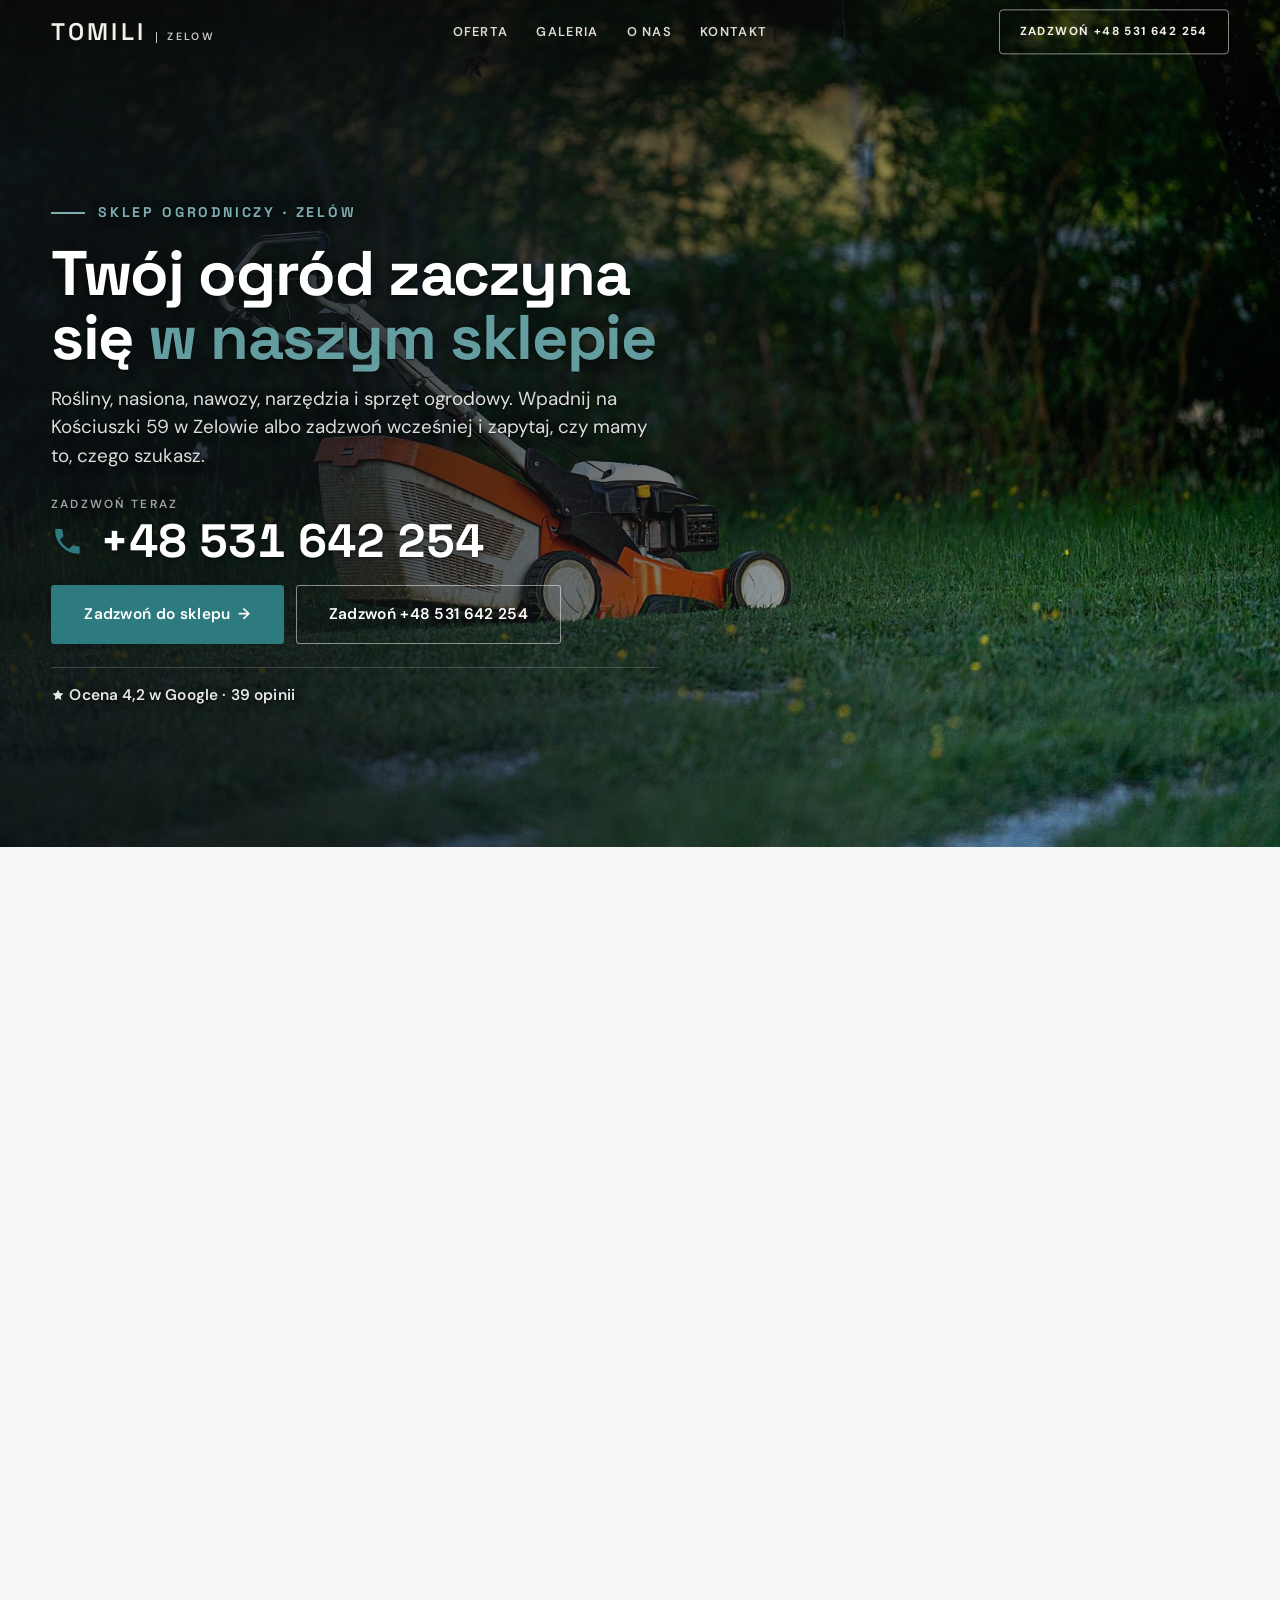
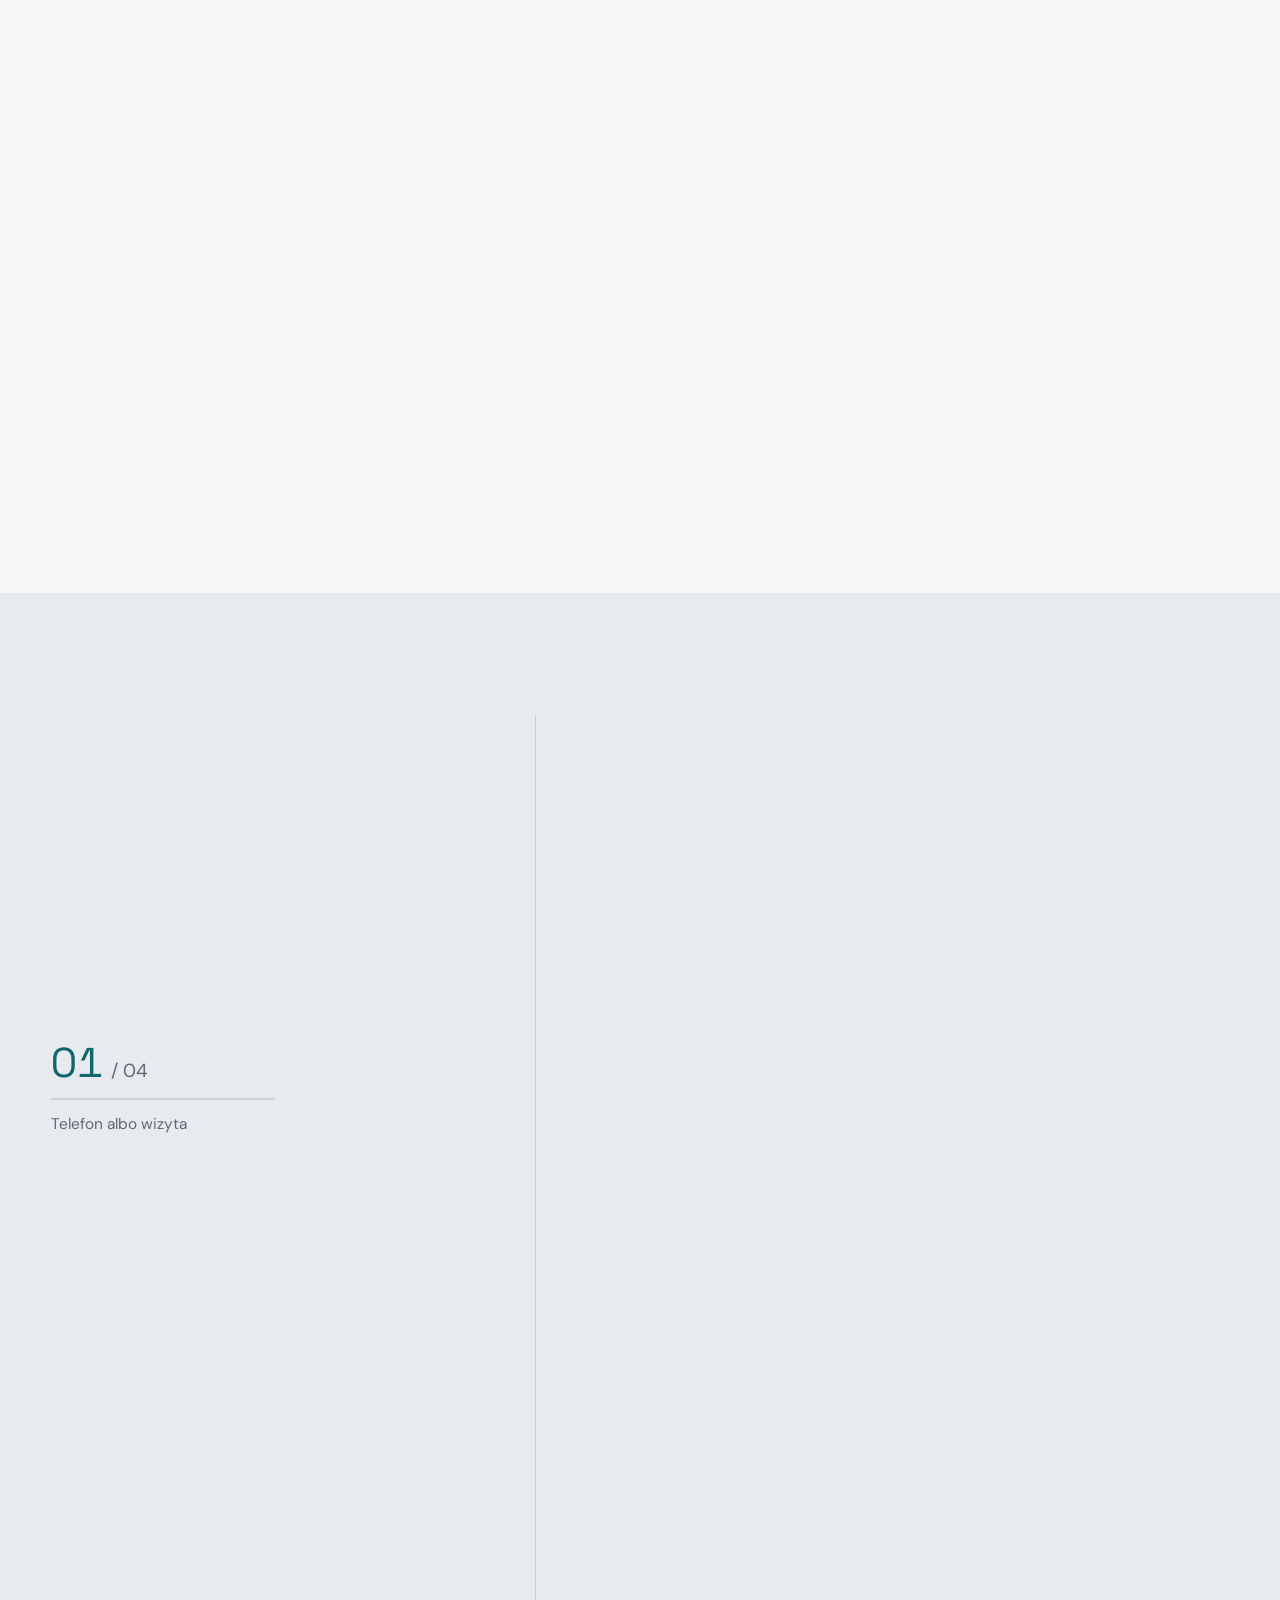
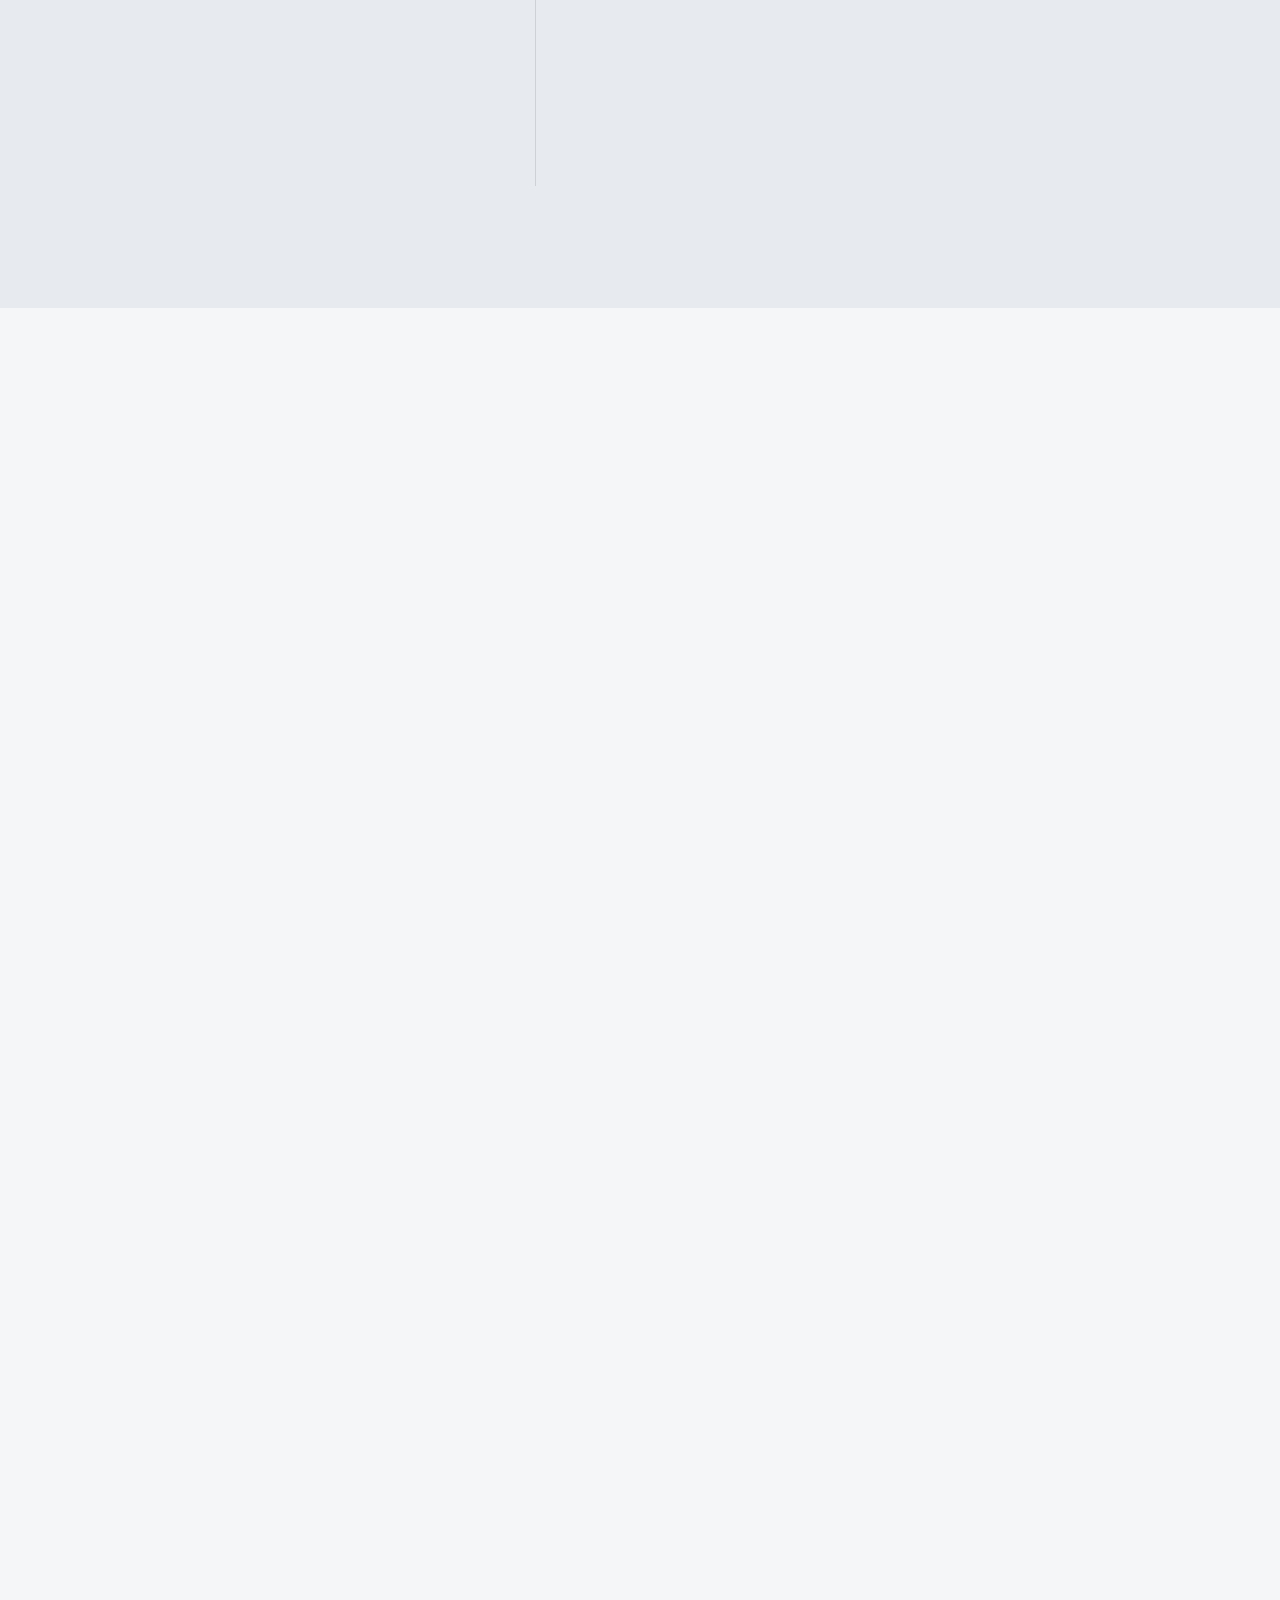
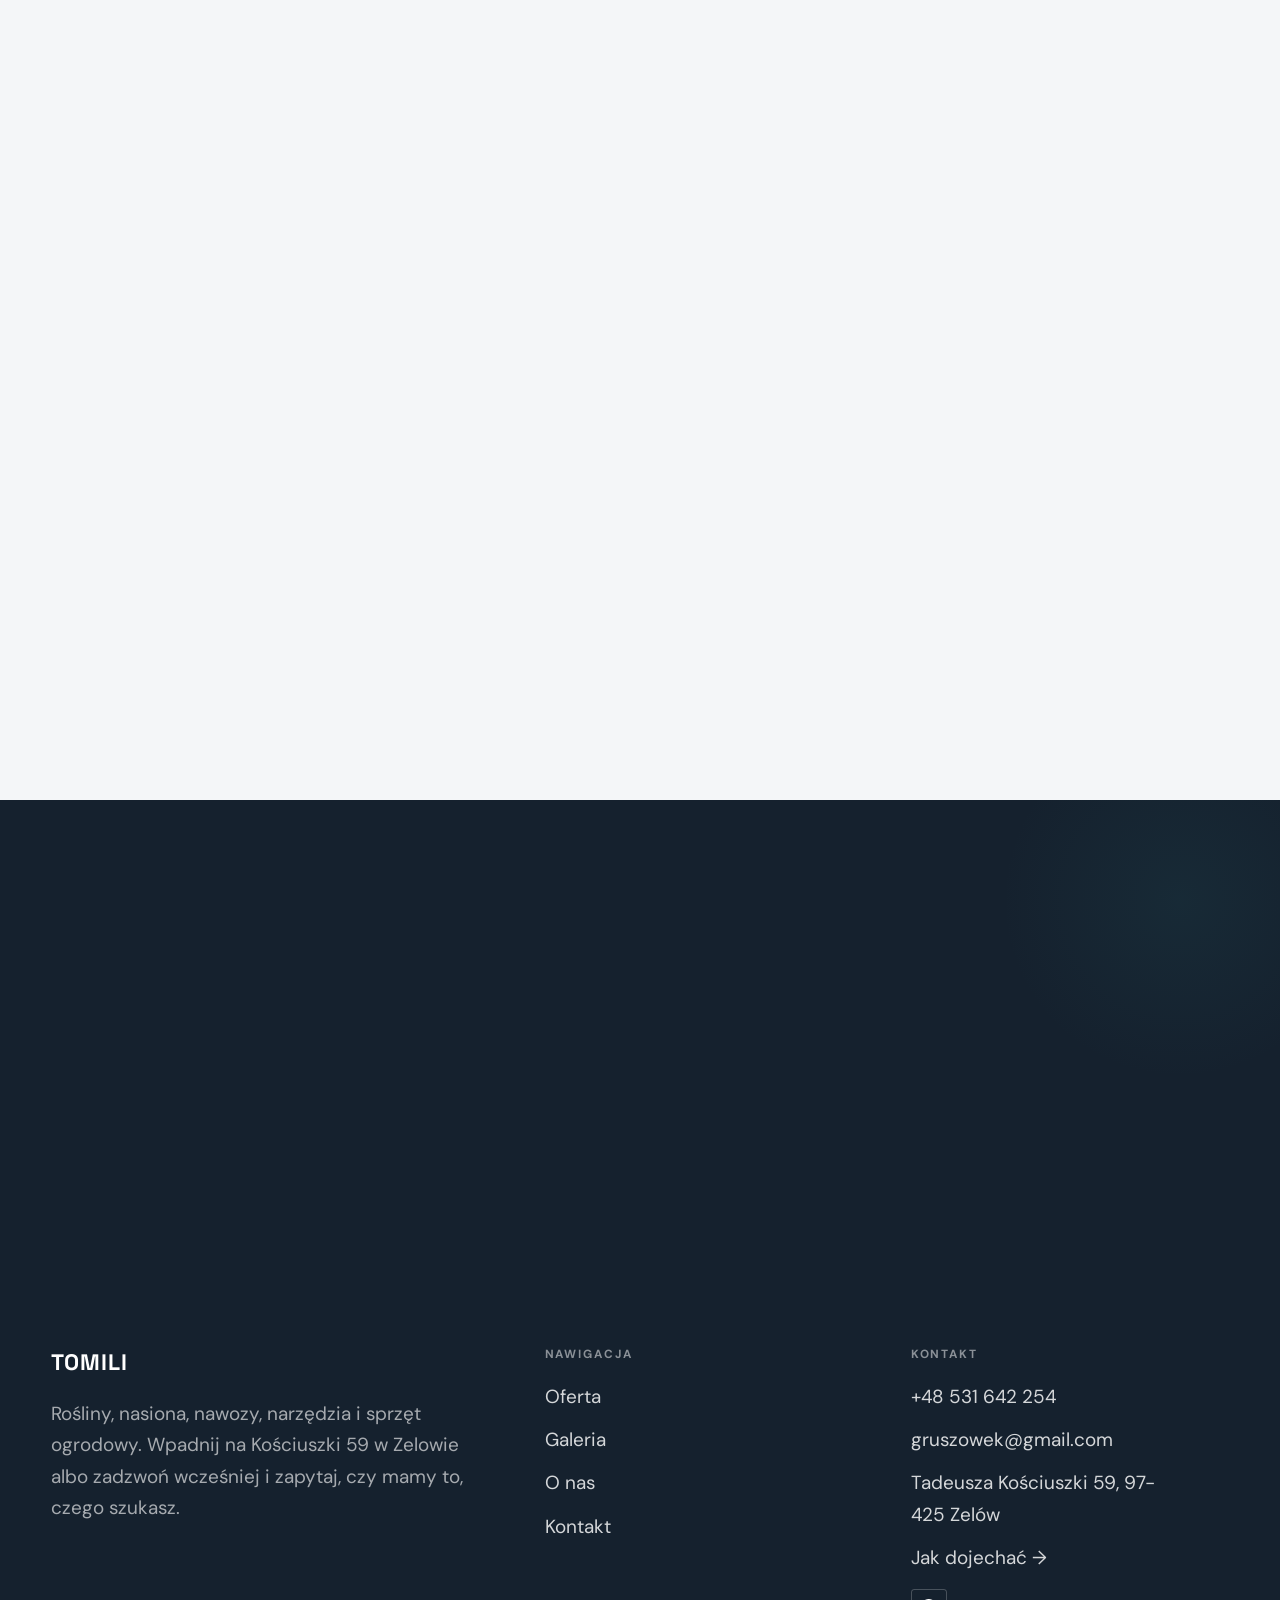
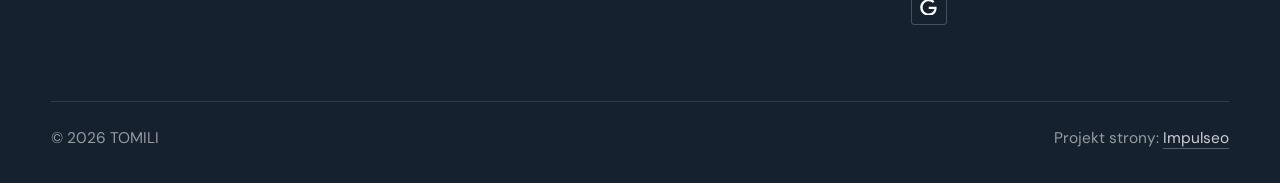
==== index.html @ 9071c650 "Strona demo: tomili" ====
<!DOCTYPE html>
<html lang="pl">
<head>
<meta charset="UTF-8">
<meta name="viewport" content="width=device-width, initial-scale=1.0">
<title>TOMILI - sklep ogrodniczy · Zelów</title>
<meta name="description" content="TOMILI - sklep ogrodniczy w Zelowie przy Kościuszki 59. Rośliny, nasiona, nawozy, narzędzia i sprzęt do ogrodu. Otwarte od poniedziałku do soboty.">
<link rel="canonical" href="https://impulseo-pl.github.io/tomili/">
<meta name="robots" content="noindex, nofollow">
<meta property="og:type" content="website">
<meta property="og:locale" content="pl_PL">
<meta property="og:site_name" content="TOMILI">
<meta property="og:title" content="TOMILI - sklep ogrodniczy · Zelów">
<meta property="og:description" content="TOMILI - sklep ogrodniczy w Zelowie przy Kościuszki 59. Rośliny, nasiona, nawozy, narzędzia i sprzęt do ogrodu. Otwarte od poniedziałku do soboty.">
<meta property="og:url" content="https://impulseo-pl.github.io/tomili/">
<meta property="og:image" content="https://impulseo-pl.github.io/tomili/img/og.jpg">
<meta property="og:image:width" content="1200">
<meta property="og:image:height" content="630">
<meta name="twitter:card" content="summary_large_image">
<script type="application/ld+json">{"@context": "https://schema.org", "@type": "LocalBusiness", "name": "TOMILI", "url": "https://impulseo-pl.github.io/tomili/", "telephone": "+48531642254", "image": "https://impulseo-pl.github.io/tomili/img/og.jpg", "areaServed": "Zelów", "sameAs": ["https://www.google.com/maps/place/TOMILI/@51.4671884,19.2103248,17z/data=!4m6!3m5!1s0x471a3fef8802860d:0xffffd94359ae5ac!8m2!3d51.4671884!4d19.2103248"]}</script>
<link rel="preconnect" href="https://fonts.googleapis.com">
<link rel="preconnect" href="https://fonts.gstatic.com" crossorigin>
<link href="https://fonts.googleapis.com/css2?family=Space+Grotesk:wght@500;600;700&family=DM+Sans:opsz,wght@9..40,400;9..40,500;9..40,600&display=swap" rel="stylesheet">
<link rel="stylesheet" href="assets/styles.css?v=42284252">
</head>
<body>

<header class="nav">
  <div class="wrap nav-inner">
    <a class="brand" href="index.html"><span class="name">TOMILI</span><span class="sub">Zelów</span></a>
    <nav class="nav-links">
      <a href="oferta.html">Oferta</a>
      <a href="realizacje.html">Galeria</a>
      <a href="o-nas.html">O nas</a>
      <a href="kontakt.html">Kontakt</a>
      <a href="tel:+48531642254" class="btn btn-accent">Zadzwoń +48 531 642 254</a>
    </nav>
    <button class="nav-toggle" aria-label="Menu"><span></span><span></span><span></span></button>
  </div>
</header>

<main>
<section class="hero-fach">
  <img class="hf-photo" src="img/hero.jpg" fetchpriority="high" data-rotate="img/g1.jpg|img/g2.jpg" alt="TOMILI" width="1600" height="1066">
  <div class="hf-panel">
    <div class="hf-inner">
      <span class="hf-kicker">Sklep ogrodniczy · Zelów</span>
      <h1 class="hf-title">Twój ogród zaczyna się <em>w naszym sklepie</em></h1>
      <p class="hf-lead">Rośliny, nasiona, nawozy, narzędzia i sprzęt ogrodowy. Wpadnij na Kościuszki 59 w Zelowie albo zadzwoń wcześniej i zapytaj, czy mamy to, czego szukasz.</p>
      <a class="hf-phone" href="tel:+48531642254"><span class="hf-phone-lab">Zadzwoń teraz</span><span class="hf-phone-num"><svg class="ico-tel" width="16" height="16" viewBox="0 0 24 24" fill="none" aria-hidden="true"><path d="M6.6 10.8a15.5 15.5 0 0 0 6.6 6.6l2.2-2.2a1 1 0 0 1 1-.24 11.4 11.4 0 0 0 3.6.58 1 1 0 0 1 1 1V20a1 1 0 0 1-1 1A17 17 0 0 1 3 4a1 1 0 0 1 1-1h3.5a1 1 0 0 1 1 1c0 1.25.2 2.46.58 3.6a1 1 0 0 1-.25 1l-2.23 2.2Z" fill="currentColor"/></svg> +48 531 642 254</span></a>
      <div class="hf-actions">
        <a href="kontakt.html" class="btn btn-accent">Zadzwoń do sklepu <span class="arr">→</span></a>
        <a href="tel:+48531642254" class="btn btn-ghost hf-ghost">Zadzwoń +48 531 642 254</a>
      </div>
      <div class="hf-trust"><svg class="ico-star" width="14" height="14" viewBox="0 0 24 24" style="vertical-align:-2px" aria-hidden="true"><path d="M12 2.8l2.85 5.8 6.4.93-4.63 4.5 1.1 6.37L12 17.4l-5.72 3 1.1-6.37-4.63-4.5 6.4-.93L12 2.8Z" fill="currentColor"/></svg> Ocena 4,2 w Google · 39 opinii</div>
    </div>
  </div>
</section>
<section class="objawy">
  <div class="wrap">
    <div class="head reveal">
      <span class="eyebrow">Po co przyjechać</span>
      <h2>Towar oglądasz na miejscu, nie na zdjęciu</h2>
      <p>Sadzonkę, narzędzie albo nawóz najlepiej wybrać, kiedy masz je przed sobą. Na miejscu podpowiemy, co sprawdzi się w Twoim ogrodzie.</p>
    </div>
    <div class="obj-grid">
      <a class="obj-tile reveal" href="kontakt.html"><span class="ot-row"><span class="ot-name">Sadzonki do obejrzenia</span><span class="ot-arr" aria-hidden="true">→</span></span></a>
      <a class="obj-tile reveal" href="kontakt.html"><span class="ot-row"><span class="ot-name">Nasiona na sezon</span><span class="ot-arr" aria-hidden="true">→</span></span></a>
      <a class="obj-tile reveal" href="kontakt.html"><span class="ot-row"><span class="ot-name">Nawozy i podłoża</span><span class="ot-arr" aria-hidden="true">→</span></span></a>
      <a class="obj-tile reveal" href="kontakt.html"><span class="ot-row"><span class="ot-name">Narzędzia w dłoni</span><span class="ot-arr" aria-hidden="true">→</span></span></a>
      <a class="obj-tile reveal" href="kontakt.html"><span class="ot-row"><span class="ot-name">Sprzęt ogrodowy</span><span class="ot-arr" aria-hidden="true">→</span></span></a>
      <a class="obj-tile reveal" href="kontakt.html"><span class="ot-row"><span class="ot-name">Rada przy ladzie</span><span class="ot-arr" aria-hidden="true">→</span></span></a>
    </div>
  </div>
</section>
<section class="gateways-band">
  <div class="wrap">
    <div class="gateways">
      <a href="oferta.html" class="gateway reveal"><img src="img/g3.jpg" alt="Rośliny i sadzonki" loading="lazy" width="1524" height="974" decoding="async"><span class="g-ttl">Rośliny i sadzonki</span></a>
      <a href="oferta.html" class="gateway reveal"><img src="img/g4.jpg" alt="Nasiona" loading="lazy" width="1600" height="1066" decoding="async"><span class="g-ttl">Nasiona</span></a>
      <a href="oferta.html" class="gateway reveal"><img src="img/g5.jpg" alt="Nawozy i podłoża" loading="lazy" width="1600" height="1066" decoding="async"><span class="g-ttl">Nawozy i podłoża</span></a>
    </div>
  </div>
</section>
<section class="proces proces-os fachowcy">
  <div class="wrap proc-grid">
    <div class="proc-side">
      <div class="head reveal">
        <span class="eyebrow">Jak pracujemy</span>
        <h2>Jak u nas wyglądają zakupy</h2>
        <p>Od pierwszego telefonu do zakupów - krok po kroku.</p>
      </div>
      <div class="proc-count" aria-hidden="true"><span class="pc-cur">01</span><span class="pc-all">/ 04</span></div>
      <div class="proc-bar" aria-hidden="true"><i></i></div>
      <p class="proc-now" aria-hidden="true">Telefon albo wizyta</p>
    </div>
    <ol class="proces-line">
      <li class="reveal"><span class="pno">01</span><h3>Telefon albo wizyta</h3><p>Dzwonisz z pytaniem albo wpadasz na Kościuszki 59 w Zelowie. Od poniedziałku do soboty jesteśmy na miejscu.</p></li>
      <li class="reveal"><span class="pno">02</span><h3>Dobór towaru</h3><p>Mówisz, co chcesz posadzić albo zrobić w ogrodzie. Pokazujemy, co mamy i co do tego pasuje.</p></li>
      <li class="reveal"><span class="pno">03</span><h3>Rada na drogę</h3><p>Podpowiadamy, jak sadzić, nawozić i pielęgnować. Bez zbędnych dodatków, których nie potrzebujesz.</p></li>
      <li class="reveal"><span class="pno">04</span><h3>Zakupy</h3><p>Płacisz i zabierasz towar od ręki. Jak czegoś zabraknie, powiemy, kiedy będzie.</p></li>
    </ol>
  </div>
</section>
<section>
  <div class="wrap">
    <div class="head reveal">
      <span class="eyebrow">Galeria</span>
      <h2>Z naszego sklepu</h2>
      <p>Rośliny, narzędzia i sprzęt, czyli to, po co się do nas przyjeżdża.</p>
    </div>
    <div class="gallery">
      <div class="tile t-two3 reveal"><img src="img/g6.jpg" alt="TOMILI" loading="lazy" width="1600" height="1068" decoding="async"></div>
      <div class="tile t-third reveal"><img src="img/g7.jpg" alt="TOMILI" loading="lazy" width="1600" height="1067" decoding="async"></div>
      <div class="tile t-third reveal"><img src="img/g8.jpg" alt="TOMILI" loading="lazy" width="1600" height="1066" decoding="async"></div>
      <div class="tile t-third reveal"><img src="img/g9.jpg" alt="TOMILI" loading="lazy" width="1600" height="1066" decoding="async"></div>
      <div class="tile t-third reveal"><img src="img/g10.jpg" alt="TOMILI" loading="lazy" width="1600" height="1066" decoding="async"></div>
    </div>
    <div style="margin-top:var(--space-7)" class="reveal"><a href="realizacje.html" class="btn btn-accent">Pełna galeria <span class="arr">→</span></a></div>
  </div>
</section>
<section class="fach-uslugi">
  <div class="wrap">
    <div class="head reveal">
      <span class="eyebrow">Co znajdziesz</span>
      <h2>Co jest w sklepie</h2>
      <p>To, o co pytają nas najczęściej. Więcej w zakładce Asortyment.</p>
    </div>
    <ul class="fu-list">
      <li class="fu-row reveal"><div class="fu-name">Rośliny i sadzonki</div><div class="fu-desc">Kwiaty na rabaty i balkony, krzewy i sadzonki na sezon. Podpowiemy, co przyjmie się na Twoim stanowisku.</div><a class="fu-cta" href="kontakt.html">Zapytaj <span class="arr">→</span></a></li>
      <li class="fu-row reveal"><div class="fu-name">Nasiona</div><div class="fu-desc">Nasiona warzyw, ziół, kwiatów i traw. Dobierzesz je pod działkę, ogródek przydomowy albo skrzynkę na balkon.</div><a class="fu-cta" href="kontakt.html">Zapytaj <span class="arr">→</span></a></li>
      <li class="fu-row reveal"><div class="fu-name">Nawozy i podłoża</div><div class="fu-desc">Ziemia, podłoża i nawozy do trawnika, warzywnika i roślin ozdobnych. Powiemy, czego użyć i kiedy.</div><a class="fu-cta" href="kontakt.html">Zapytaj <span class="arr">→</span></a></li>
      <li class="fu-row reveal"><div class="fu-name">Ochrona roślin</div><div class="fu-desc">Środki na szkodniki i choroby roślin. Przy ladzie wyjaśnimy, jak je stosować bezpiecznie.</div><a class="fu-cta" href="kontakt.html">Zapytaj <span class="arr">→</span></a></li>
      <li class="fu-row reveal"><div class="fu-name">Narzędzia ogrodowe</div><div class="fu-desc">Sekatory, nożyce, grabie, łopaty i konewki. Wszystko, czego potrzeba do codziennej pracy w ogrodzie.</div><a class="fu-cta" href="kontakt.html">Zapytaj <span class="arr">→</span></a></li>
      <li class="fu-row reveal"><div class="fu-name">Sprzęt do ogrodu</div><div class="fu-desc">Sprzęt do koszenia, przycinania i porządków. Zapytaj, co mamy na stanie, zanim przyjedziesz.</div><a class="fu-cta" href="kontakt.html">Zapytaj <span class="arr">→</span></a></li>
    </ul>
    <div style="margin-top:var(--space-7)" class="reveal"><a href="oferta.html" class="btn btn-ghost">Pełna oferta <span class="arr">→</span></a></div>
  </div>
</section>
<section class="stopklatka" aria-hidden="true">
  <div class="stk-bg" style="background-image:url(img/g11.jpg)"></div>
</section>
<section class="opinie">
  <div class="wrap">
    <div class="head center reveal">
      <span class="eyebrow">Opinie</span>
      <h2>Co mówią klienci</h2>
    </div>
    <p class="op-meta reveal"><span class="g-badge"><svg class="gb-ico" viewBox="0 0 24 24" width="18" height="18" aria-hidden="true"><path fill="#4285F4" d="M22.56 12.25c0-.78-.07-1.53-.2-2.25H12v4.26h5.92c-.26 1.37-1.04 2.53-2.21 3.31v2.77h3.57c2.08-1.92 3.28-4.74 3.28-8.09z"/><path fill="#34A853" d="M12 23c2.97 0 5.46-.98 7.28-2.66l-3.57-2.77c-.98.66-2.23 1.06-3.71 1.06-2.86 0-5.29-1.93-6.16-4.53H2.18v2.84C3.99 20.53 7.7 23 12 23z"/><path fill="#FBBC05" d="M5.84 14.09c-.22-.66-.35-1.36-.35-2.09s.13-1.43.35-2.09V7.07H2.18C1.43 8.55 1 10.22 1 12s.43 3.45 1.18 4.93l2.85-2.22.81-.62z"/><path fill="#EA4335" d="M12 5.38c1.62 0 3.06.56 4.21 1.64l3.15-3.15C17.45 2.09 14.97 1 12 1 7.7 1 3.99 3.47 2.18 7.07l3.66 2.84c.87-2.6 3.3-4.53 6.16-4.53z"/></svg><b class="gb-ocena">4,2</b><svg class="gb-stars" viewBox="0 0 90 18" width="74" height="14.8" aria-hidden="true"><g fill="currentColor" opacity=".26"><path transform="translate(0,0)" d="M9 1.6l2.2 4.46 4.92.72-3.56 3.47.84 4.9L9 12.74l-4.4 2.31.84-4.9L1.88 6.68l4.92-.72L9 1.6Z"/><path transform="translate(18,0)" d="M9 1.6l2.2 4.46 4.92.72-3.56 3.47.84 4.9L9 12.74l-4.4 2.31.84-4.9L1.88 6.68l4.92-.72L9 1.6Z"/><path transform="translate(36,0)" d="M9 1.6l2.2 4.46 4.92.72-3.56 3.47.84 4.9L9 12.74l-4.4 2.31.84-4.9L1.88 6.68l4.92-.72L9 1.6Z"/><path transform="translate(54,0)" d="M9 1.6l2.2 4.46 4.92.72-3.56 3.47.84 4.9L9 12.74l-4.4 2.31.84-4.9L1.88 6.68l4.92-.72L9 1.6Z"/><path transform="translate(72,0)" d="M9 1.6l2.2 4.46 4.92.72-3.56 3.47.84 4.9L9 12.74l-4.4 2.31.84-4.9L1.88 6.68l4.92-.72L9 1.6Z"/></g><clipPath id="gs840"><rect x="0" y="0" width="75.6" height="18"/></clipPath><g fill="#FBBC04" clip-path="url(#gs840)"><path transform="translate(0,0)" d="M9 1.6l2.2 4.46 4.92.72-3.56 3.47.84 4.9L9 12.74l-4.4 2.31.84-4.9L1.88 6.68l4.92-.72L9 1.6Z"/><path transform="translate(18,0)" d="M9 1.6l2.2 4.46 4.92.72-3.56 3.47.84 4.9L9 12.74l-4.4 2.31.84-4.9L1.88 6.68l4.92-.72L9 1.6Z"/><path transform="translate(36,0)" d="M9 1.6l2.2 4.46 4.92.72-3.56 3.47.84 4.9L9 12.74l-4.4 2.31.84-4.9L1.88 6.68l4.92-.72L9 1.6Z"/><path transform="translate(54,0)" d="M9 1.6l2.2 4.46 4.92.72-3.56 3.47.84 4.9L9 12.74l-4.4 2.31.84-4.9L1.88 6.68l4.92-.72L9 1.6Z"/><path transform="translate(72,0)" d="M9 1.6l2.2 4.46 4.92.72-3.56 3.47.84 4.9L9 12.74l-4.4 2.31.84-4.9L1.88 6.68l4.92-.72L9 1.6Z"/></g></svg><span class="gb-txt">39 opinii w Google</span></span></p>
    <p class="op-meta reveal"><a class="op-google" href="https://www.google.com/maps/place/TOMILI/@51.4671884,19.2103248,17z/data=!4m6!3m5!1s0x471a3fef8802860d:0xffffd94359ae5ac!8m2!3d51.4671884!4d19.2103248" target="_blank" rel="noopener"><svg class="op-g-ico" viewBox="0 0 24 24" width="17" height="17" aria-hidden="true"><path fill="#4285F4" d="M22.56 12.25c0-.78-.07-1.53-.2-2.25H12v4.26h5.92c-.26 1.37-1.04 2.53-2.21 3.31v2.77h3.57c2.08-1.92 3.28-4.74 3.28-8.09z"/><path fill="#34A853" d="M12 23c2.97 0 5.46-.98 7.28-2.66l-3.57-2.77c-.98.66-2.23 1.06-3.71 1.06-2.86 0-5.29-1.93-6.16-4.53H2.18v2.84C3.99 20.53 7.7 23 12 23z"/><path fill="#FBBC05" d="M5.84 14.09c-.22-.66-.35-1.36-.35-2.09s.13-1.43.35-2.09V7.07H2.18C1.43 8.55 1 10.22 1 12s.43 3.45 1.18 4.93l2.85-2.22.81-.62z"/><path fill="#EA4335" d="M12 5.38c1.62 0 3.06.56 4.21 1.64l3.15-3.15C17.45 2.09 14.97 1 12 1 7.7 1 3.99 3.47 2.18 7.07l3.66 2.84c.87-2.6 3.3-4.53 6.16-4.53z"/></svg><span>Zobacz opinie w Google</span><span class="arr">→</span></a></p>
    <div class="opinie-grid">
      <figure class="op-card reveal"><span class="op-star"><svg class="ico-star" width="14" height="14" viewBox="0 0 24 24" style="vertical-align:-2px" aria-hidden="true"><path d="M12 2.8l2.85 5.8 6.4.93-4.63 4.5 1.1 6.37L12 17.4l-5.72 3 1.1-6.37-4.63-4.5 6.4-.93L12 2.8Z" fill="currentColor"/></svg><svg class="ico-star" width="14" height="14" viewBox="0 0 24 24" style="vertical-align:-2px" aria-hidden="true"><path d="M12 2.8l2.85 5.8 6.4.93-4.63 4.5 1.1 6.37L12 17.4l-5.72 3 1.1-6.37-4.63-4.5 6.4-.93L12 2.8Z" fill="currentColor"/></svg><svg class="ico-star" width="14" height="14" viewBox="0 0 24 24" style="vertical-align:-2px" aria-hidden="true"><path d="M12 2.8l2.85 5.8 6.4.93-4.63 4.5 1.1 6.37L12 17.4l-5.72 3 1.1-6.37-4.63-4.5 6.4-.93L12 2.8Z" fill="currentColor"/></svg><svg class="ico-star" width="14" height="14" viewBox="0 0 24 24" style="vertical-align:-2px" aria-hidden="true"><path d="M12 2.8l2.85 5.8 6.4.93-4.63 4.5 1.1 6.37L12 17.4l-5.72 3 1.1-6.37-4.63-4.5 6.4-.93L12 2.8Z" fill="currentColor"/></svg><svg class="ico-star" width="14" height="14" viewBox="0 0 24 24" style="vertical-align:-2px" aria-hidden="true"><path d="M12 2.8l2.85 5.8 6.4.93-4.63 4.5 1.1 6.37L12 17.4l-5.72 3 1.1-6.37-4.63-4.5 6.4-.93L12 2.8Z" fill="currentColor"/></svg></span><blockquote>Pierwsza moja wizyta u tego Pana i powiem, że mi się podobało. Fachowa pomoc, normalne ceny. Polecam.</blockquote><span class="op-autor">Marcin Chodorowski</span></figure>
    </div>
  </div>
</section>
<section class="cta">
  <div class="wrap">
    <div class="reveal">
      <span class="eyebrow">Współpraca</span>
      <h2>Szukasz czegoś do ogrodu? Zadzwoń przed przyjazdem.</h2>
      <p>Odezwij się - umówimy oględziny i usłyszysz konkretną kwotę. Za darmo.</p>
    </div>
    <div class="cta-actions reveal">
      <a href="kontakt.html" class="btn btn-light">Zadzwoń do sklepu <span class="arr">→</span></a>
      <a href="tel:+48531642254" class="btn btn-ghost btn-ghost-cta">+48 531 642 254</a>
    </div>
  </div>
</section>
</main>

<footer>
  <div class="wrap">
    <div class="foot-grid">
      <div class="foot-brand">
        <div class="name">TOMILI</div>
        <p>Rośliny, nasiona, nawozy, narzędzia i sprzęt ogrodowy. Wpadnij na Kościuszki 59 w Zelowie albo zadzwoń wcześniej i zapytaj, czy mamy to, czego szukasz.</p>
      </div>
      <div class="foot-col">
        <h4>Nawigacja</h4>
        <a href="oferta.html">Oferta</a>
        <a href="realizacje.html">Galeria</a>
        <a href="o-nas.html">O nas</a>
        <a href="kontakt.html">Kontakt</a>
      </div>
      <div class="foot-col">
        <h4>Kontakt</h4>
        <a href="tel:+48531642254">+48 531 642 254</a>
        <a href="mailto:gruszowek@gmail.com">gruszowek@gmail.com</a>
        <p>Tadeusza Kościuszki 59, 97-425 Zelów</p>
        <a href="https://www.google.com/maps/place/TOMILI/@51.4671884,19.2103248,17z/data=!4m6!3m5!1s0x471a3fef8802860d:0xffffd94359ae5ac!8m2!3d51.4671884!4d19.2103248" target="_blank" rel="noopener">Jak dojechać →</a>
      <div class="foot-soc">
        <a class="soc" href="https://www.google.com/maps/place/TOMILI/@51.4671884,19.2103248,17z/data=!4m6!3m5!1s0x471a3fef8802860d:0xffffd94359ae5ac!8m2!3d51.4671884!4d19.2103248" target="_blank" rel="noopener" aria-label="Google - TOMILI"><svg viewBox="0 0 24 24" aria-hidden="true" focusable="false"><path d="M12.48 10.92v3.28h7.84c-.24 1.84-.853 3.187-1.787 4.133-1.147 1.147-2.933 2.4-6.053 2.4-4.827 0-8.6-3.893-8.6-8.72s3.773-8.72 8.6-8.72c2.6 0 4.507 1.027 5.907 2.347l2.307-2.307C18.747 1.44 16.133 0 12.48 0 5.867 0 .307 5.387.307 12s5.56 12 12.173 12c3.573 0 6.267-1.173 8.373-3.36 2.16-2.16 2.84-5.213 2.84-7.667 0-.76-.053-1.467-.173-2.053H12.48z" fill="currentColor"/></svg></a>
      </div>
      </div>
    </div>
    <div class="foot-bot">
      <span>© 2026 TOMILI</span>
      <span>Projekt strony: <a class="foot-credit" href="https://impulseo.pl" target="_blank" rel="noopener">Impulseo</a></span>
    </div>
  </div>
</footer>
<div class="sticky-call"><a class="sc-call" href="tel:+48531642254"><svg class="ico-tel" width="16" height="16" viewBox="0 0 24 24" fill="none" aria-hidden="true"><path d="M6.6 10.8a15.5 15.5 0 0 0 6.6 6.6l2.2-2.2a1 1 0 0 1 1-.24 11.4 11.4 0 0 0 3.6.58 1 1 0 0 1 1 1V20a1 1 0 0 1-1 1A17 17 0 0 1 3 4a1 1 0 0 1 1-1h3.5a1 1 0 0 1 1 1c0 1.25.2 2.46.58 3.6a1 1 0 0 1-.25 1l-2.23 2.2Z" fill="currentColor"/></svg> Zadzwoń</a><a class="sc-quote" href="kontakt.html">Zadzwoń do sklepu</a></div>
<div class="demo-wazne" data-do="2026-11-12" data-cykl="3" hidden><svg class="dw-ico" width="13" height="13" viewBox="0 0 24 24" fill="none" aria-hidden="true"><circle cx="12" cy="12" r="8.6" stroke="currentColor" stroke-width="1.8"/><path d="M12 7.2V12l3.3 2" stroke="currentColor" stroke-width="1.8" stroke-linecap="round"/></svg><span class="dw-txt"></span></div>

<script src="assets/main.js"></script>
</body>
</html>
---- assets/styles.css ----
/* ============================================================
   STOLBASZ — premium, architektoniczny B2B fit-out
   Jasna paleta, zero brązu. System wg premium-web-craft.
   Projekt strony: Impulseo (impulseo.pl)
   ============================================================ */

:root{
  /* PALETA — jasna, architektoniczna, chłodna */
  --paper:#F4F6F8;          /* główne tło */
  --paper-2:#E7EBEF;        /* sekcje alternatywne (chłodny jasny szary) */
  --paper-3:#E7EBEF;        /* delikatne wypełnienia */
  --ink:#15212E;            /* tekst główny — chłodny grafit */
  --ink-soft:#243443;       /* nagłówki drugorzędne */
  --muted:#6B7785;          /* tekst poboczny */
  --line:rgba(21,33,46,.12);/* hairline */
  --accent:#E8A317;         /* stonowany petrol-slate — jedyny akcent */
  --accent-d:#C9870C;
  --accent-soft:rgba(232,163,23,.10);
  --dark:#15212E;           /* sekcje ciemne (stopka/CTA) */

  /* HOVER ZDJĘĆ — JEDEN standard dla całego silnika (decyzja K. 04.08.2026, artefakt z wariantami).
     AKTUALNE (K.+Szymon 09.08.2026, wybór z artefaktu 6 wariantów): zoom 1.05 przy 1.4s -
     przy tak długim czasie mocniejszy kadr NIE skacze, tylko „oddycha". Poprzedni standard
     (1.02 / .55s z 04.08) odbierany jako dynamiczny i szybki.
     Spoczynek lekko przygaszony, ale TYLKO tam, gdzie jest mysz (@media hover:hover) —
     na telefonie zdjęcia zostają w pełnej jasności. */
  --img-zoom:1.05;                   /* K.+Szymon 09.08: wariant F z artefaktu porównawczego */
  --img-rest:brightness(.95) saturate(.99);
  --img-hot:brightness(1.06) saturate(1.05);
  --img-dur:1.4s;                    /* K.+Szymon 09.08 (wariant F): powoli = elegancko */
  --img-ease:cubic-bezier(.16,.84,.44,1);  /* miękki ogon, efekt „oddychania" */

  /* ODSTĘPY — skala 4/8 */
  --space-1:4px; --space-2:8px; --space-3:12px; --space-4:16px; --space-5:24px;
  --space-6:32px; --space-7:48px; --space-8:64px; --space-9:96px; --space-10:128px;

  /* TYPOGRAFIA — fluid clamp() (skala podbita 16.07.2026: większe, czytelniejsze litery — uwaga Adama) */
  --text-sm:clamp(.9rem,.87rem + .12vw,1rem);
  --text-base:clamp(1.08rem,1.04rem + .18vw,1.2rem);
  --text-lg:clamp(1.24rem,1.15rem + .34vw,1.44rem);
  --text-h3:clamp(1.34rem,1.22rem + .55vw,1.66rem);
  --text-h2:clamp(2.1rem,1.66rem + 2.1vw,3.1rem);
  --text-h1:clamp(2.9rem,2.1rem + 4vw,5.1rem);

  /* PROMIENIE — architektoniczne, raczej ostre */
  --r-sm:3px; --r-md:6px; --r-lg:10px;

  /* RUCH */
  --ease:cubic-bezier(.25,.46,.45,.94); --dur:.24s;

  /* CIENIE — miękkie, warstwowe */
  --sh-sm:0 1px 2px rgba(16,24,32,.04), 0 2px 8px rgba(16,24,32,.05);
  --sh-md:0 2px 6px rgba(16,24,32,.05), 0 12px 28px -8px rgba(16,24,32,.12);
  --sh-lg:0 6px 14px rgba(16,24,32,.07), 0 26px 56px -18px rgba(16,24,32,.22);

  --hairline:1px solid var(--line);

  --font-display:'Space Grotesk','Inter',sans-serif;
  --font-body:'DM Sans','Inter',sans-serif;
}

*{box-sizing:border-box;margin:0;padding:0}
html{scroll-behavior:smooth}
body{
  font-family:var(--font-body);
  font-size:var(--text-base);
  line-height:1.65;
  color:var(--ink);
  background:var(--paper);
  -webkit-font-smoothing:antialiased;
  text-rendering:optimizeLegibility;
}
img{max-width:100%;height:auto;display:block}  /* height:auto = width/height z atrybutów trzyma proporcje (TOP#12) */
a{color:inherit;text-decoration:none}

.wrap{width:min(92%,1180px);margin-inline:auto}
section{padding-block:clamp(52px,6.5vw,96px)}

h1,h2,h3{font-family:var(--font-display);font-weight:700;line-height:1.08;letter-spacing:-.02em;color:var(--ink)}
h1{font-size:var(--text-h1);letter-spacing:-.035em}
h2{font-size:var(--text-h2);letter-spacing:-.025em}
h3{font-size:var(--text-h3)}
/* MIARA — długość wiersza. WCAG 2.2 SC 1.4.8: max 80 znaków; Butterick: 45–90.
   68ch daje realnie 72–78 znaków polskiego tekstu, czyli z zapasem pod granicą.
   Wcześniej limit miał TYLKO <p> — <li>, <blockquote> i <dd> nie miały żadnego,
   i to jedyny powód, dla którego 23 bloki na dwóch oddanych stronach jadą po
   83–106 znaków w wierszu (pomiar 07.08.2026, bramka `miara`).
   ⚠️ Listy i definicje ograniczamy TYLKO bez klasy: `ul`/`ol` z klasą to u nas
   układ (siatki kafli, menu), a nie tekst ciągły — tam miarę wyznacza układ. */
/* 60ch, nie 68ch (K. 10.08): po zmianie fontów na węższe kroje (DM Sans i spółka)
   w 68ch mieściło się ~90 znaków - bramka pikselowa słusznie zgłaszała przekroczenie
   granicy 80. Pomiar na żywej przeglądarce: 60ch = 90 znaków, 53ch = ~78 znaków, czyli normę WCAG 1.4.8. */
:root{ --miara:53ch }
p{max-width:min(100%,var(--miara))}
blockquote,
ul:not([class])>li, ol:not([class])>li,
dl:not([class])>dd{max-width:min(100%,var(--miara))}

/* ⚠️ Świadomie BEZ wyjątku `.tile p,.card p,.svc p{max-width:none}`, choć nasuwa się sam:
   te akapity BYŁY już ograniczone (stare `p{max-width:65ch}`), więc „wyjątek" nie odblokowałby
   niczego nowego — tylko ROZLUŹNIŁ stan sprzed zmiany na wszystkich demach naraz.
   `figcaption` żadna z reguł wyżej nie dotyczy, więc też nie potrzebuje zwolnienia. */

/* ŁAMANIE. `balance` wyrównuje długości wierszy w nagłówku, `pretty` pilnuje ostatniego
   wiersza akapitu, żeby nie został w nim jeden wyraz. Obsługiwane od Chrome 117 /
   Safari 17.5; starsze przeglądarki po prostu ignorują tę własność.
   `text-wrap:pretty` nie występowało dotąd ANI RAZ w silniku ani w repo klientów. */
h1,h2,h3,.lead,.lede{text-wrap:balance}
p,li,blockquote,dd{text-wrap:pretty}

.eyebrow{
  font-family:var(--font-body);
  font-size:var(--text-sm);
  font-weight:600;
  letter-spacing:.18em;
  text-transform:uppercase;
  color:var(--accent);
  display:inline-flex;align-items:center;gap:var(--space-3);
}
/* flex:none + margin-top = kreska trzyma się PIERWSZEJ linii. Wcześniej align-items:center
   centrowało ją względem całego bloku i przy zawinięciu (długi kicker typu
   „…WNĘTRZ · LESZNO · OD 2019") druga linia lądowała z brzydkim wcięciem. */
.eyebrow{align-items:flex-start}
.eyebrow>*,.eyebrow{text-wrap:balance}   /* dlugi kicker lamal sie na sierote typu samo „2019" w drugiej linii */
.eyebrow::before{content:"";width:28px;height:1px;background:var(--accent);display:inline-block;flex:none;margin-top:.62em}

.muted{color:var(--muted)}
.lead{font-size:var(--text-lg);line-height:1.55;color:var(--ink-soft);max-width:50ch}

/* ---------- BUTTONS ---------- */
.btn{
  display:inline-flex;align-items:center;gap:var(--space-2);
  font-weight:600;font-size:var(--text-sm);letter-spacing:.02em;
  padding:var(--space-4) var(--space-6);
  border-radius:var(--r-sm);
  transition:transform var(--dur) var(--ease),box-shadow var(--dur) var(--ease),background var(--dur) var(--ease);
  cursor:pointer;border:1px solid transparent;
}
.btn-accent{background:var(--accent);color:#fff;box-shadow:var(--sh-sm)}
.btn-accent:hover{background:var(--accent-d);transform:translateY(-2px);box-shadow:var(--sh-md)}
.btn-accent:active{transform:translateY(0);box-shadow:var(--sh-sm)}
.btn-ghost{background:transparent;color:var(--ink);border-color:var(--line)}
.btn-ghost:hover{border-color:var(--accent);color:var(--accent);transform:translateY(-2px)}
.btn-light{background:#fff;color:var(--ink);box-shadow:var(--sh-sm)}
.btn-light:hover{transform:translateY(-2px);box-shadow:var(--sh-md)}
.btn .arr{transition:transform var(--dur) var(--ease)}
.btn:hover .arr{transform:translateX(4px)}

/* ---------- NAV ---------- */
.nav{
  position:sticky;top:0;z-index:50;
  background:color-mix(in srgb,var(--paper) 88%,transparent);
  backdrop-filter:saturate(140%) blur(10px);
  border-bottom:var(--hairline);
}
.nav-inner{display:flex;align-items:center;justify-content:space-between;gap:var(--space-5);height:72px}
/* ANTY-NACHODZENIE (K. 05.08.2026): długa nazwa firmy + przycisk z pełnym numerem nie mieściły się w pasku
   i flex ściskał linki PONIŻEJ ich treści - "Kontakt" wchodził na ramkę "Zadzwoń +48 ...". Teraz ustępuje
   nazwa marki (skrót wielokropkiem), a menu i przycisk nigdy się nie kurczą ani nie zachodzą na siebie. */
.brand{display:flex;flex-direction:column;line-height:1;min-width:0;flex:0 1 auto}
.brand .name{font-family:var(--font-display);font-weight:800;font-size:1.35rem;letter-spacing:.04em;white-space:nowrap;overflow:hidden;text-overflow:ellipsis}
.brand .sub{font-size:.62rem;letter-spacing:.34em;text-transform:uppercase;color:var(--muted);margin-top:5px;white-space:nowrap;overflow:hidden;text-overflow:ellipsis}
.nav-links{display:flex;align-items:center;gap:var(--space-6);flex:0 0 auto}
.nav-links a{font-size:var(--text-sm);font-weight:500;color:var(--ink-soft);position:relative;padding-block:4px;white-space:nowrap;transition:color var(--dur) var(--ease)}
.nav-links a::after{content:"";position:absolute;left:0;bottom:0;width:0;height:1.5px;background:var(--accent);transition:width var(--dur) var(--ease)}
.nav-links a:hover,.nav-links a.active{color:var(--ink)}
.nav-links a:hover::after,.nav-links a.active::after{width:100%}
.nav-links .btn{padding:var(--space-2) var(--space-5)}
/* przyciski w nav: właściwy kolor (przebij .nav-links a) + bez podkreślenia */
.nav-links a.btn-accent{color:#fff}
.nav-links a.btn-ghost,.nav-links a.btn-light{color:var(--ink)}
/* CTA w pasku: NIE podkreślenie spod linków menu, ale ten sam przelatujący błysk,
   co na wszystkich innych przyciskach (zgłoszenie K. 13.08.2026 - „na hero jest efekt
   światła przechodzącego przez przycisk, na navbarze go nie ma, a mają być identyczne").
   Reguła `.nav-links a::after` jest silniejsza od `.btn::after`, więc trzeba jej
   geometrię wyzerować i wpisać połysk z nazwy - samo `display:none` gasiło efekt. */
.nav-links a.btn::after{
  display:block;content:"";position:absolute;inset:0;z-index:-1;pointer-events:none;
  width:auto;height:auto;border-radius:inherit;   /* kasuje geometrię podkreślenia (width:0;height:1.5px) */
  background:linear-gradient(100deg,transparent 32%,rgba(255,255,255,.20) 50%,transparent 68%);
  translate:-120% 0}
@media (prefers-reduced-motion:no-preference){
  .nav-links a.btn:hover::after{translate:120% 0;transition:translate .75s var(--mt-ease,cubic-bezier(.16,.84,.44,1))}
}
.nav-toggle{display:none;background:none;border:none;cursor:pointer;flex-direction:column;gap:5px;padding:8px}
.nav-toggle span{width:24px;height:2px;background:var(--ink);transition:var(--dur)}
/* Ciasny zakres MIĘDZY menu mobilnym a pełnym pulpitem: zbijamy odstępy i nazwę marki,
   żeby wszystko zmieściło się naturalnie, zanim w ogóle dojdzie do skracania wielokropkiem. */
@media(max-width:1280px) and (min-width:921px){
  .nav-links{gap:var(--space-4)}
  .nav-links .btn{padding:var(--space-2) var(--space-4)}
  .brand .name{font-size:1.15rem}
}

/* ---------- HERO (split) ---------- */
.hero{position:relative;overflow:hidden;border-bottom:var(--hairline)}
.hero-grid{display:grid;grid-template-columns:1.05fr .95fr;gap:clamp(24px,4vw,60px);align-items:center;
  padding-block:clamp(36px,4.5vw,64px)}
.hero-copy .eyebrow{margin-bottom:var(--space-5)}
.hero-copy h1{margin-bottom:var(--space-5)}
.hero-copy .lead{margin-bottom:var(--space-7)}
.hero-actions{display:flex;flex-wrap:wrap;gap:var(--space-4)}
.hero-art{position:relative;aspect-ratio:4/3;border-radius:var(--r-lg);overflow:hidden;box-shadow:var(--sh-lg)}
.hero-art img{width:100%;height:100%;object-fit:cover}
.hero-art::after{content:"";position:absolute;inset:0;background:linear-gradient(180deg,transparent 55%,rgba(18,24,28,.28))}
.hero-badge{position:absolute;left:var(--space-5);bottom:var(--space-5);z-index:2;
  background:rgba(252,252,251,.94);backdrop-filter:blur(4px);
  border-radius:var(--r-md);padding:var(--space-4) var(--space-5);box-shadow:var(--sh-md);max-width:78%}
.hero-badge strong{display:block;font-family:var(--font-display);font-size:1rem;letter-spacing:-.01em}
.hero-badge span{font-size:var(--text-sm);color:var(--muted)}

/* ---------- HERO duży / kinowy (strona główna) ---------- */
.hero-cine{position:relative;min-height:clamp(560px,82vh,840px);min-height:clamp(560px,82svh,840px);display:flex;align-items:center;overflow:hidden;border-bottom:var(--hairline)}
.hero-cine>img{position:absolute;inset:0;width:100%;height:100%;object-fit:cover;z-index:0}
.hero-cine::after{content:"";position:absolute;inset:0;z-index:1;
  background:linear-gradient(95deg,rgba(13,18,23,.86) 0%,rgba(13,18,23,.64) 32%,rgba(13,18,23,.24) 62%,rgba(13,18,23,.04) 100%)}
.hero-cine .wrap{position:relative;z-index:2;padding-block:var(--space-8)}
.hero-cine .hero-copy{max-width:660px}
.hero-cine .eyebrow{color:#fff;margin-bottom:var(--space-5)}
.hero-cine .eyebrow::before{background:#fff}
.hero-cine h1{color:#fff;margin-bottom:var(--space-5);font-size:clamp(2.9rem,2rem + 4.4vw,5.2rem);text-wrap:balance}
.hero-cine .lead{color:rgba(255,255,255,.92);max-width:48ch;margin-bottom:var(--space-7)}
.hero-cine .hero-actions{display:flex;flex-wrap:wrap;gap:var(--space-4)}
/* NISKIE OKNO (laptop z dokiem i paskami przeglądarki ma ~700-780 px wysokości widoku):
   H1 do 5.2rem + długi lead nie mieściły się i przyciski wypadały POD krawędź ekranu -
   klient widział stronę bez ani jednego CTA. Skalujemy w dół, zamiast przycinać treść. */
@media(min-width:821px) and (max-height:820px){
  .hero-cine{min-height:clamp(520px,94svh,780px)}
  .hero-cine .wrap{padding-block:var(--space-6)}
  .hero-cine h1{font-size:clamp(2.2rem,1.5rem + 2.6vw,3.6rem);margin-bottom:var(--space-4)}
  .hero-cine .eyebrow{margin-bottom:var(--space-4)}
  .hero-cine .lead{margin-bottom:var(--space-5);max-width:44ch}
}
@media(max-width:680px){
  .hero-cine{min-height:clamp(520px,76vh,640px);min-height:clamp(520px,76svh,640px);align-items:flex-end}
  .hero-cine::after{background:linear-gradient(0deg,rgba(13,18,23,.9) 6%,rgba(13,18,23,.45) 55%,rgba(13,18,23,.25) 100%)}
  .hero-cine .wrap{padding-bottom:var(--space-9)}
  /* TELEFON (~90% oglądających): lead potrafił zająć 8 linii i zepchnąć CTA poza pierwszy ekran.
     Zwężamy interlinię i skalę - treści nie ucinamy, bo to ona sprzedaje. */
  .hero-cine .lead{font-size:.98rem;line-height:1.5;margin-bottom:var(--space-5)}
  .hero-cine .eyebrow{font-size:.72rem;letter-spacing:.13em;margin-bottom:var(--space-4)}
  .hero-cine .eyebrow::before{width:20px}
  .hero-cine h1{margin-bottom:var(--space-4)}
}

/* full-bleed hero variant (podstrony) */
.pagehead{position:relative;min-height:46vh;min-height:46svh;display:flex;align-items:flex-end;overflow:hidden;border-bottom:var(--hairline)}
.pagehead img{position:absolute;inset:0;width:100%;height:100%;object-fit:cover}
/* 10.08.2026 (decyzja K.): mocniejsze przyciemnienie + cień pod tekstem. Bramka mierzyła na
   nagłówkach podstron 3,38-3,43:1 przy wymaganych 4,5 — jasne zdjęcie (hala, śnieg, niebo)
   podchodziło pod biały tekst. Zdjęcia klientów są różne, więc kontrast musi dawać WARSTWA,
   a nie szczęśliwy dobór kadru. */
.pagehead::after{content:"";position:absolute;inset:0;background:linear-gradient(180deg,rgba(18,24,28,.40),rgba(18,24,28,.76))}
.pagehead .wrap{position:relative;z-index:2;padding-block:var(--space-9);color:#fff}
.pagehead h1{color:#fff;max-width:18ch;text-shadow:0 2px 16px rgba(0,0,0,.55)}
.pagehead .eyebrow{color:#fff}
.pagehead .eyebrow::before{background:#fff}
.pagehead p{color:rgba(255,255,255,.92);margin-top:var(--space-4);max-width:54ch;text-shadow:0 1px 12px rgba(0,0,0,.5)}

/* ---------- STRIP (pasek skrótów / liczby) ---------- */
.strip{background:var(--dark);color:#fff}
/* PASEK HASEŁ — standard 04.08.2026 (decyzja K.): 5 haseł w JEDNYM rzędzie, tekst WYŚRODKOWANY,
   węższe marginesy boczne niż reszta strony (pasek ma iść szerzej), równe wysokości kolumn. */
.strip .wrap{width:min(96%,1440px);display:grid;grid-template-columns:repeat(5,1fr);
  gap:var(--space-5);padding-block:var(--space-7);align-items:stretch}
.strip .item .k{font-family:var(--font-display);font-size:clamp(1.05rem,.82rem + .85vw,1.55rem);
  font-weight:800;letter-spacing:-.02em;color:#fff;line-height:1.18;text-wrap:balance}
.strip .item .v{font-size:var(--text-sm);color:rgba(255,255,255,.66);margin-top:var(--space-2);line-height:1.4}
.strip .item{border-left:2px solid var(--accent);padding-inline:var(--space-4);
  text-align:center;display:flex;flex-direction:column;justify-content:center}
/* liczba kolumn = liczba haseł, żeby ostatnie nie zostawało samo w drugim rzędzie.
   Klasę n-N nadaje multipage.py; domyślnie (bez klasy) pasek jest 5-kolumnowy. */
.strip.n-2 .wrap{grid-template-columns:repeat(2,1fr)}
.strip.n-3 .wrap{grid-template-columns:repeat(3,1fr)}
.strip.n-4 .wrap{grid-template-columns:repeat(4,1fr);gap:var(--space-6)}
.strip.n-4 .item .k{font-size:clamp(1.3rem,1rem + 1.1vw,2rem)}
.strip.n-6 .wrap{grid-template-columns:repeat(6,1fr);gap:var(--space-4)}
.strip.n-6 .item .k{font-size:clamp(.98rem,.8rem + .7vw,1.35rem)}
/* równe łamanie: zamiast "długa linia + jedno słowo" obie linie zbliżonej długości */
.strip .item .k{text-wrap:balance}

/* ---------- SECTION HEAD ---------- */
.head{max-width:48rem;margin-bottom:var(--space-8)}
.head.center{margin-inline:auto;text-align:center}
.head .eyebrow{margin-bottom:var(--space-4)}
.head h2{margin-bottom:var(--space-4)}
.head p{color:var(--muted);font-size:var(--text-lg);line-height:1.55}
.head.center p{margin-inline:auto}

/* ---------- INTRO SPLIT ---------- */
.split{display:grid;grid-template-columns:.92fr 1.08fr;gap:clamp(28px,5vw,80px);align-items:center}
.split.rev{grid-template-columns:1.08fr .92fr}
.split.rev .split-art{order:-1}
.split-art{position:relative;aspect-ratio:5/4;border-radius:var(--r-lg);overflow:hidden;box-shadow:var(--sh-lg)}
.split-art img{width:100%;height:100%;object-fit:cover}
.split-copy h2{margin-bottom:var(--space-5)}
.split-copy p+p{margin-top:var(--space-4)}
.split-copy .btn{margin-top:var(--space-6)}

/* ---------- SERVICES (zakres) ---------- */
.svc-grid{display:grid;grid-template-columns:repeat(auto-fit,minmax(280px,1fr));gap:var(--space-5)}
.svc{background:#fff;border:var(--hairline);border-radius:var(--r-md);padding:var(--space-7) var(--space-6);
  transition:transform var(--dur) var(--ease),box-shadow var(--dur) var(--ease),border-color var(--dur) var(--ease);
  position:relative;overflow:hidden}
.svc::before{content:"";position:absolute;left:0;top:0;width:3px;height:0;background:var(--accent);transition:height var(--dur) var(--ease)}
.svc:hover{transform:translateY(-4px);box-shadow:var(--sh-md);border-color:transparent}
.svc:hover::before{height:100%}
.svc .ic{font-family:var(--font-display);font-size:.8rem;font-weight:700;letter-spacing:.12em;color:var(--accent);margin-bottom:var(--space-4)}
.svc h3{margin-bottom:var(--space-3);font-size:1.22rem}
.svc p{color:var(--muted);font-size:var(--text-base);line-height:1.6}

/* big detailed service rows */
.svc-row{display:grid;grid-template-columns:.8fr 1.2fr;gap:clamp(20px,4vw,60px);align-items:center;padding-block:var(--space-8)}
.svc-row+.svc-row{border-top:var(--hairline)}
.svc-row.rev{grid-template-columns:1.2fr .8fr}
/* Naprzemienny układ wierszy oferty: co drugi wiersz ma zdjęcie po PRAWEJ.
   Było `order:-1` — martwy kod, bo zdjęcie i tak jest pierwszym dzieckiem w HTML,
   więc wszystkie wiersze wyglądały identycznie (zdjęcie zawsze z lewej), a `rev`
   zmieniało tylko szerokość kolumn. Znalezione 29.07.2026 przy różnicowaniu kierunków
   animacji (pomiar pozycji: art.mid 390/502 przy row.mid 756 — zawsze lewa strona). */
.svc-row.rev .svc-row-art{order:2}
.svc-row-art{aspect-ratio:4/3;border-radius:var(--r-md);overflow:hidden;box-shadow:var(--sh-md)}
.svc-row-art img{width:100%;height:100%;object-fit:cover}
.svc-row h3{font-size:1.5rem;margin-bottom:var(--space-4)}
.svc-row .num{font-family:var(--font-display);font-size:.85rem;font-weight:700;letter-spacing:.14em;color:var(--accent);display:block;margin-bottom:var(--space-3)}
.svc-row ul{list-style:none;margin-top:var(--space-4);display:flex;flex-direction:column;gap:var(--space-2)}
.svc-row li{position:relative;padding-left:var(--space-5);color:var(--muted);font-size:var(--text-base)}
.svc-row li::before{content:"";position:absolute;left:0;top:.62em;width:8px;height:1px;background:var(--accent)}

/* ---------- GALLERY (realizacje) ---------- */
.gallery{display:grid;grid-template-columns:repeat(12,1fr);gap:var(--space-4);grid-auto-rows:200px}
/* GALERIA MASONRY — pionowe zdjęcia (portrety beauty/wellness) bez przycinania: kolumny, height auto */
.gallery-masonry{column-count:3;column-gap:var(--space-4)}
@media(max-width:900px){.gallery-masonry{column-count:2}}
@media(max-width:560px){.gallery-masonry{column-count:1}}
.gallery-masonry .m-tile{break-inside:avoid;margin:0 0 var(--space-4);padding:0;position:relative;overflow:hidden;border-radius:var(--r-md);border:1px solid var(--line)}
.gallery-masonry .m-tile img{width:100%;height:auto;display:block}
.gallery-masonry .m-tile .cap{position:absolute;left:0;right:0;bottom:0;padding:var(--space-4);color:#fff;background:linear-gradient(0deg,rgba(0,0,0,.55),transparent);font-size:var(--text-sm)}
.gallery-masonry .m-tile .cap small{display:block;font-weight:400;opacity:.78;letter-spacing:.04em;text-transform:uppercase;font-size:.66rem;margin-top:3px}
.tile{position:relative;overflow:hidden;border-radius:var(--r-md);box-shadow:var(--sh-sm);
  transition:transform var(--dur) var(--ease),box-shadow var(--dur) var(--ease)}
.tile img{width:100%;height:100%;object-fit:cover;
  transition:transform var(--img-dur) var(--img-ease),filter var(--img-dur) var(--img-ease)}
.tile:hover{box-shadow:var(--sh-md)}
.tile .cap{position:absolute;left:0;right:0;bottom:0;padding:var(--space-5) var(--space-4) var(--space-4);
  /* mocniejszy spad + cien pod tekstem: na JASNYCH zdjeciach klienta (biale fronty, sciany)
     slaby gradient dawal kontrast ~1.5:1 zamiast wymaganych 3.6:1 (bramka wygladu, 10.08.2026) */
  background:linear-gradient(transparent 10%,rgba(18,24,28,.55) 40%,rgba(18,24,28,.88) 68%,rgba(18,24,28,.99));color:#fff;
  text-shadow:0 1px 2px rgba(0,0,0,.85),0 2px 10px rgba(0,0,0,.55);
  font-size:var(--text-sm);font-weight:600;letter-spacing:.01em;
  opacity:0;transform:translateY(8px);transition:var(--dur) var(--ease)}
.tile:hover .cap{opacity:1;transform:translateY(0)}
.tile .cap small{display:block;font-weight:400;opacity:.78;letter-spacing:.04em;text-transform:uppercase;font-size:.66rem;margin-top:3px}
/* bento spans */
.t-wide{grid-column:span 6}
.t-tall{grid-column:span 6;grid-row:span 2}
.t-std{grid-column:span 6}
.t-third{grid-column:span 4}
.t-two3{grid-column:span 8}

/* ---------- TRUST / WIARYGODNOŚĆ ---------- */
.trust{background:var(--paper-2)}
.trust-grid{display:grid;grid-template-columns:repeat(auto-fit,minmax(240px,1fr));gap:var(--space-5);margin-top:var(--space-7)}
.trust-card{background:#fff;border-radius:var(--r-md);padding:var(--space-7) var(--space-6);box-shadow:var(--sh-sm);border-top:3px solid var(--accent)}
.trust-card .big{font-family:var(--font-display);font-size:clamp(1.8rem,1.3rem + 1.6vw,2.6rem);font-weight:800;letter-spacing:-.02em;color:var(--ink);line-height:1}
.trust-card h3{font-size:1.12rem;margin:var(--space-3) 0 var(--space-2)}
.trust-card p{color:var(--muted);font-size:var(--text-base);line-height:1.55}

/* ---------- CTA band ---------- */
.cta{background:var(--dark);color:#fff;position:relative;overflow:hidden}
/* telefon w CTA: na ciemnym tle biały (domyślnie), rodziny z JASNYM tłem CTA
   nadpisują to u siebie - wcześniej kolor siedział w stylu inline i wygrywał z rodziną. */
.cta .btn-ghost-cta{color:#fff;border-color:rgba(255,255,255,.3)}
.cta .wrap{display:grid;grid-template-columns:1.4fr .6fr;gap:var(--space-7);align-items:center;position:relative;z-index:2}
.cta h2{color:#fff;max-width:20ch}
.cta p{color:rgba(255,255,255,.74);margin-top:var(--space-4)}
.cta-actions{display:flex;flex-direction:column;gap:var(--space-3);align-items:flex-start}
.cta::before{content:"";position:absolute;right:-80px;top:-80px;width:360px;height:360px;border-radius:50%;
  background:radial-gradient(circle,var(--accent-soft),transparent 70%)}

/* ---------- CONTACT ---------- */
.contact-grid{display:grid;grid-template-columns:.85fr 1.15fr;gap:clamp(28px,4vw,56px);align-items:start}
.info-list{display:flex;flex-direction:column;gap:var(--space-2)}
.info-row{display:flex;gap:var(--space-4);align-items:flex-start;padding-block:var(--space-4);border-bottom:var(--hairline)}
.info-row .ic{flex:none;width:42px;height:42px;display:grid;place-items:center;border-radius:50%;
  background:var(--accent-soft);color:var(--accent);font-size:1.05rem}
.info-row .lbl{font-size:.72rem;letter-spacing:.14em;text-transform:uppercase;color:var(--muted)}
.info-row .val{font-weight:600;font-size:var(--text-base);margin-top:2px}
.info-row a.val:hover{color:var(--accent)}
.map{border:none;border-radius:var(--r-lg);box-shadow:var(--sh-md);width:100%;height:100%;min-height:380px;filter:grayscale(.2) contrast(1.02)}
.form{background:#fff;border:var(--hairline);border-radius:var(--r-lg);padding:clamp(24px,3vw,40px);box-shadow:var(--sh-sm)}
.form .fld{margin-bottom:var(--space-5)}
.form label{display:block;font-size:var(--text-sm);font-weight:600;margin-bottom:var(--space-2)}
.form input,.form textarea{width:100%;font-family:inherit;font-size:var(--text-base);color:var(--ink);
  padding:var(--space-4);border:var(--hairline);border-radius:var(--r-sm);background:var(--paper);transition:border-color var(--dur)}
.form input:focus,.form textarea:focus{outline:none;border-color:var(--accent);background:#fff}
.form textarea{resize:vertical;min-height:120px}
.form .note{font-size:var(--text-sm);color:var(--muted);margin-top:var(--space-3)}

/* ---------- FOOTER ---------- */
footer{background:var(--dark);color:#fff;padding-block:var(--space-9) var(--space-6)}
.foot-grid{display:grid;grid-template-columns:1.4fr 1fr 1fr;gap:var(--space-7);margin-bottom:var(--space-8)}
.foot-brand .name{font-family:var(--font-display);font-weight:800;font-size:1.4rem;letter-spacing:.04em}
.foot-brand p{color:rgba(255,255,255,.62);margin-top:var(--space-4);font-size:var(--text-base);max-width:38ch}
.foot-col h4{font-size:.74rem;letter-spacing:.16em;text-transform:uppercase;color:rgba(255,255,255,.5);margin-bottom:var(--space-4)}
.foot-col a,.foot-col p{display:block;color:rgba(255,255,255,.82);font-size:var(--text-base);margin-bottom:var(--space-3)}
.foot-col a:hover{color:#fff}
.foot-bot{border-top:1px solid rgba(255,255,255,.12);padding-top:var(--space-5);display:flex;justify-content:space-between;flex-wrap:wrap;gap:var(--space-3);
  font-size:var(--text-sm);color:rgba(255,255,255,.55)}
.foot-bot a:hover{color:#fff}
/* Podpis w stopce = klikalny link do impulseo.pl (31.07.2026). Ma być WIDOCZNIE klikalny,
   ale nie krzyczeć - stąd sam kolor jaśniejszy + delikatne podkreślenie na najeździe. */
.foot-bot a.foot-credit{color:rgba(255,255,255,.78);text-decoration:none;border-bottom:1px solid rgba(255,255,255,.28)}
.foot-bot a.foot-credit:hover{color:#fff;border-bottom-color:#fff}

/* ---------- REVEAL ---------- */
.reveal{opacity:0;transform:translateY(22px);transition:opacity .6s var(--ease),transform .6s var(--ease)}
.reveal.in{opacity:1;transform:none}

/* ---------- RESPONSIVE ---------- */
@media(max-width:920px){
  .hero-grid,.split,.split.rev,.svc-row,.svc-row.rev,.cta .wrap,.contact-grid,.foot-grid{grid-template-columns:1fr}
  .split.rev .split-art,.svc-row.rev .svc-row-art{order:0}
  .hero-art{aspect-ratio:16/10;max-height:420px}
  .strip .wrap,.strip.n-2 .wrap,.strip.n-3 .wrap,.strip.n-4 .wrap,.strip.n-6 .wrap{grid-template-columns:repeat(2,1fr);gap:var(--space-6)}
  .strip .item .k,.strip.n-6 .item .k{font-size:clamp(1.3rem,1.1rem + 1vw,2rem)}
  .gallery{grid-auto-rows:180px}
  .t-wide,.t-tall,.t-std,.t-third,.t-two3{grid-column:span 6}
  .t-tall{grid-row:span 1}
  .cta-actions{flex-direction:row;flex-wrap:wrap}
  .foot-grid{gap:var(--space-6)}
}
@media(max-width:680px){
  .nav-links{position:fixed;inset:72px 0 auto 0;background:var(--paper);flex-direction:column;align-items:stretch;
    gap:0;padding:var(--space-4) 6%;border-bottom:var(--hairline);box-shadow:var(--sh-md);
    transform:translateY(-120%);transition:transform var(--dur) var(--ease)}
  .nav-links.open{transform:translateY(0)}
  .nav-links a{padding-block:var(--space-4);border-bottom:var(--hairline)}
  .nav-links .btn{margin-top:var(--space-3);justify-content:center}
  .nav-toggle{display:flex}
  .strip .wrap,.strip.n-2 .wrap,.strip.n-3 .wrap,.strip.n-4 .wrap,.strip.n-6 .wrap{grid-template-columns:1fr}
  .gallery{grid-template-columns:repeat(6,1fr)}
  .foot-grid{grid-template-columns:1fr}
}
@media(prefers-reduced-motion:reduce){
  /* audyt 09.08 TOP#14: samo skrócenie duration przy animacji INFINITE = stroboskop
     (pętla .01ms miga ekranem); iteration-count:1 gasi pętlę naprawdę. Pseudoelementy
     też - tła hero (gastro/studio) animują ::before/img, blanket na * ich nie łapał. */
  *,*::before,*::after{animation-duration:.01ms!important;animation-iteration-count:1!important;animation-delay:0s!important;transition:none!important}
  .reveal{opacity:1!important;transform:none!important}
  html{scroll-behavior:auto}
}

/* ============================================================
   PREMIUM LAYER — destylat deep-researchu branż (anty-AI, spokój).
   Zmienne STOLBASZ (--accent/--ink/--paper/--line/--dark). Ruch ledwo
   zauważalny, krzywa cubic-bezier(.16,.84,.44,1); prefers-reduced-motion
   pokryte blanketem wyżej. Karty hairline zamiast cieni = #1 sygnał „nie-AI".
   ============================================================ */

/* więcej oddechu między sekcjami (liderzy: 110-130px) */
section{padding-block:clamp(64px,8vw,128px)}

/* 1) Aksamitny reveal — dłuższa, miękka krzywa zamiast „skoku" */
.reveal{transition:opacity .9s cubic-bezier(.16,.84,.44,1),transform .9s cubic-bezier(.16,.84,.44,1);will-change:opacity,transform}
/* stagger TYLKO w galerii (tam pozycja = porządek dzieci) */
.gallery .reveal:nth-child(2){transition-delay:.07s}
.gallery .reveal:nth-child(3){transition-delay:.14s}
.gallery .reveal:nth-child(4){transition-delay:.21s}
.gallery .reveal:nth-child(5){transition-delay:.28s}
.gallery .reveal:nth-child(6){transition-delay:.35s}

/* 2) Hero STATYCZNY na .hero-cine — Ken Burns CAŁKIEM WYŁĄCZONY 26.06 (3. zgłoszenie Szymona).
   GENEZA: animowanie scale na <img> hero z teksturami (cegły/framugi) re-samplinguje obraz
   klatka po klatce → na części ekranów drobne drganie/shimmer = „heroshot się trzęsie".
   translateY usunięto wcześniej, scale-only + will-change/GPU NIE wystarczyły do GWARANCJI gładkości.
   Krzysztof zażądał pewności („make sure, że błąd się nie pojawi") > efekt. Zero animacji = 0% drgania.
   Delikatny zoom zostaje TYLKO w pełnoekranowych hero gastro/studio (hg-bg/hs-bg — tło, inny
   mechanizm, chwalone, nigdy nie zgłaszane). NIE wracać do KB na .hero-cine bez realnego testu
   na sprzęcie klienta — to ryzyko regresji „trzęsienia”. */
/* BEZPIECZNY "wow" na hero = jednorazowy FADE-IN (opacity), nie zoom.
   opacity nie dotyka bitmapy → gładkie na KAŻDYM zdjęciu/ekranie/GPU, zero ryzyka migotania.
   Geometryczny ruch (scale/translate) na .hero-cine jest ZAKAZANY (bramka pilnuje). */
@keyframes heroFade{from{opacity:0}to{opacity:1}}
.hero-cine>img{transform:none;animation:heroFade 1.1s ease-out both}

/* 3) Akcentowy hairline pod nagłówkiem sekcji, który „rysuje się" przy wejściu */
.head h2{position:relative;padding-bottom:18px}
.head h2::after{content:"";position:absolute;left:0;bottom:0;height:1px;width:0;background:var(--accent);transition:width 1s cubic-bezier(.16,.84,.44,1) .15s}
.head.center h2::after{left:50%;transform:translateX(-50%)}
.head.reveal.in h2::after,.head.center.reveal.in h2::after{width:54px}

/* 4) Karty HAIRLINE zamiast cieni/zaokrągleń (najmocniejszy anty-AI detal) */
.svc{background:transparent;border:1px solid var(--line);border-radius:var(--r-sm);box-shadow:none}
.svc:hover{box-shadow:none;border-color:var(--accent);transform:translateY(-3px)}
.trust-card{background:transparent;box-shadow:none;border:1px solid var(--line);border-top:2px solid var(--accent);border-radius:var(--r-sm)}
.tile{box-shadow:none;border-radius:var(--r-sm)}
.tile:hover{box-shadow:none}

/* 5) Sticky-nav kondensuje się po przewinięciu (sygnał dopracowania) */
.nav{transition:box-shadow .4s ease,background .4s ease}
.nav.is-stuck{box-shadow:0 1px 0 var(--line),0 14px 30px -24px rgba(0,0,0,.45)}
.nav-inner{transition:height .35s var(--ease)}
.nav.is-stuck .nav-inner{height:60px}

/* 6) MANIFESTO — pełnoekranowy cytat-bohater (zastępuje generyczne „Dlaczego my") */
.manifesto{background:var(--paper-2);text-align:center}
.manifesto .wrap{max-width:60rem}
.manifesto p{font-family:var(--font-display);font-style:italic;font-size:clamp(1.6rem,1rem + 2.4vw,2.8rem);line-height:1.32;color:var(--ink-soft);margin-inline:auto;max-width:26ch;position:relative;padding-top:var(--space-8)}
.manifesto p::before{content:"";position:absolute;top:0;left:50%;transform:translateX(-50%);width:54px;height:1px;background:var(--accent)}
.manifesto p span{color:var(--accent);font-style:italic}

/* 7) GATEWAYS — 3 duże bramy-zdjęcia (zamiast paska menu usług) */
.gateways{display:grid;grid-template-columns:repeat(3,1fr);gap:var(--space-4)}
.gateway{position:relative;aspect-ratio:3/4;overflow:hidden;border-radius:var(--r-sm);display:block}
.gateway img{width:100%;height:100%;object-fit:cover;
  transition:transform var(--img-dur) var(--img-ease),filter var(--img-dur) var(--img-ease)}
.gateway::after{content:"";position:absolute;inset:0;background:linear-gradient(180deg,transparent 38%,rgba(18,24,28,.74))}
/* ===== HOVER ZDJĘĆ — jedno miejsce dla WSZYSTKICH kafli ze zdjęciem (K. 04.08.2026) ===== */
@media(hover:hover){
  .tile img,.gateway img,.m-tile img{filter:var(--img-rest)}
  .tile:hover img,
  .gateway:hover img,
  .m-tile:hover img{transform:scale(var(--img-zoom));filter:var(--img-hot)}
}
.m-tile img{transition:transform var(--img-dur) var(--img-ease),filter var(--img-dur) var(--img-ease)}
.gateway .g-ttl{position:absolute;left:0;right:0;bottom:0;z-index:2;padding:var(--space-6) var(--space-5);color:#fff;font-family:var(--font-display);font-size:1.45rem;letter-spacing:-.01em;line-height:1.15}
.gateway .g-ttl small{display:block;font-family:var(--font-body);font-size:var(--text-sm);font-weight:400;opacity:.82;letter-spacing:.03em;margin-top:5px}
@media(max-width:760px){.gateways{grid-template-columns:1fr}.gateway{aspect-ratio:16/10}}

/* 8) LOGO klienta w nagłówku (gdy podane --logo) */
/* 52px domyślnie (feedback Bartka 06.07.2026: 40px ginęło, uwaga padła 3x; ~56px sprawdzone na żywym demie anna-borowiec-makeup) */
.brand-logo{height:64px;width:auto;max-width:300px;object-fit:contain;display:block}
.nav.is-stuck .brand-logo{height:52px}
@media(max-width:680px){.brand-logo{height:46px;max-width:210px}}


/* === RWD: nagłówki na wąskich ekranach (dodane 17.07.2026 razem z fixem clamp) ===
   Po przywróceniu działania clamp() dolna granica --text-h1 (2.9rem) rozpychała
   dokument przy długich polskich słowach na telefonach. Tu ją zjeżdżamy. */
@media (max-width:560px){
  :root{
    --text-h1:clamp(1.9rem, 1.15rem + 4.4vw, 2.7rem);
    --text-h2:clamp(1.5rem, 1rem + 3vw, 2.1rem);
  }
  .hero-cine h1{font-size:clamp(1.9rem, 1.15rem + 4.4vw, 2.7rem)}
  h1,h2{overflow-wrap:break-word}
}

/* GODZINY (godziny_grid z briefu) — dzień po lewej, godziny po prawej. Wcześniej BRAK stylu
   powodował sklejenie "Poniedziałek-Piątek8:00-20:00" (dodane 2026-07-21). Neutralne dla dem bez grafiku. */
.godz{display:flex;flex-direction:column;gap:2px;max-width:440px;margin-top:8px}
.godz-row{display:flex;justify-content:space-between;align-items:baseline;gap:24px;padding:10px 0;border-bottom:1px solid var(--line)}
.godz-row:last-child{border-bottom:0}
.godz-row b{font-weight:600;color:var(--ink)}
.godz-row span{color:var(--muted);white-space:nowrap}

/* === FAQ (lekcja 08.08.2026) ===
   Sekcja faq_klinika() trafia NIE tylko do rodziny „klinika" (multipage.py: także układ FACHOWCY),
   a style leżały wyłącznie w families/klinika.css — u hydraulika/dekarza FAQ renderowało się jako
   goła lista <details> z domyślnym trójkącikiem przeglądarki (wpadka: demo Instalatorstwo Gała).
   Dlatego baza. Rodzina może to nadpisać na wierzchu. */
.faq-list{max-width:48rem;margin:var(--space-8) auto 0;display:flex;flex-direction:column;gap:var(--space-3)}
.faq-item{border:1px solid var(--line);border-radius:var(--r-md);background:var(--paper);padding:var(--space-4) var(--space-5)}
.faq-item summary{font-family:var(--font-display);font-weight:600;color:var(--ink);cursor:pointer;list-style:none;display:flex;justify-content:space-between;gap:1rem}
.faq-item summary::-webkit-details-marker{display:none}
.faq-item summary::after{content:"+";color:var(--accent-d);font-weight:700;font-size:1.2rem;line-height:1}
.faq-item[open] summary::after{content:"-"}
.faq-item p{color:var(--ink-soft);font-size:var(--text-base);line-height:1.6;margin:var(--space-3) 0 0}

/* === LICZBA OPINII PRZY SEKCJI OPINII (08.08.2026, wzorzec irismeble.pl, decyzja K.) ===
   Trzy cytaty bez kontekstu czyta się jak „firma ma trzy opinie". Ta linijka mówi wprost,
   ile ich jest naprawdę - dane i tak przychodzą z reconu i szły dotąd wyłącznie do hero.
   Baza, nie rodzina: sekcja opinii renderuje się we WSZYSTKICH układach, a style opinii
   leżą per rodzina - bez tego u części rodzin linijka byłaby gołym tekstem (ta sama pułapka
   co z FAQ wyżej). Rodzina może nadpisać na wierzchu. */
.op-meta{
  text-align:center;margin:calc(var(--space-3) * -1) 0 var(--space-6);
  color:var(--muted);font-size:var(--text-base);letter-spacing:.01em;
}
.op-meta .ico-star{color:var(--accent-d);margin-right:2px}

/* --- licznik ważności DEMA (pomysł K. 09.08) - tylko wersje pokazowe --- */
.demo-wazne{position:fixed;top:calc(var(--nav-h, 64px) + 14px);right:14px;z-index:95;
  display:inline-flex;align-items:center;gap:.45em;
  background:rgba(21,25,28,.82);color:#fff;font-size:.72rem;font-weight:600;letter-spacing:.01em;
  padding:.42em .8em .42em .62em;border-radius:999px;backdrop-filter:saturate(140%) blur(8px);
  border:1px solid rgba(255,255,255,.14);box-shadow:0 10px 24px -14px rgba(0,0,0,.6);
  pointer-events:none;
  /* NIE pokazuje się przy wejściu (K. 09.08) - wjeżdża dopiero po zejściu z hero */
  opacity:0;transform:translateY(-10px);
  transition:opacity .7s var(--ease),transform .7s var(--ease)}
.demo-wazne.is-on{opacity:1;transform:none}
.demo-wazne .dw-ico{flex:none;opacity:.85}
.demo-wazne b{font-weight:700;font-variant-numeric:tabular-nums;color:#FFD9A3}
.demo-wazne .dw-zeg{font-variant-numeric:tabular-nums;font-feature-settings:"tnum";
  opacity:.72;margin-left:.15em;letter-spacing:.01em}
.demo-wazne.is-pilne{background:rgba(150,32,28,.9);border-color:rgba(255,255,255,.2)}
.demo-wazne .dw-pilne{color:#FFE0DE}
@media(max-width:820px){.demo-wazne{top:auto;bottom:70px;right:10px}}

/* --- pasek mini-opinii pod hero (audyt 09.08 TOP#27) - tylko przy realnych recenzjach --- */
.opinie-mini{padding-block:0;border-bottom:var(--hairline)}
.opinie-mini .om-row{display:grid;grid-template-columns:repeat(3,1fr);gap:var(--space-6);padding-block:var(--space-5)}
.opinie-mini .om-item blockquote{font-size:var(--text-sm);color:var(--ink-soft);line-height:1.5;margin:0}
.opinie-mini .om-autor{display:block;margin-top:var(--space-2);font-size:.78rem;font-weight:600;color:var(--muted);letter-spacing:.04em}
@media(max-width:820px){.opinie-mini .om-row{grid-template-columns:1fr;gap:var(--space-4)}
  .opinie-mini .om-item:nth-child(n+3){display:none}}

/* --- AKCENT-TEKST (audyt 09.08 TOP#11/12, decyzja K.) ---------------------------
   Kolor firmowy jest jasny, dopóki nie musi być literą. --accent zostaje żywy
   (kreski, przyciski, pasek haseł); litera akcentowa na JASNYM tle bierze
   --accent-text (dokleja palette_auto; domyślnie accent-d). Tylko color -
   border/background/pseudo zostają żywe. Ciemna sekcja CTA = wyjątek. */
:root{--accent-text:var(--accent-d)}
.eyebrow, .svc .ic, .svc-row .num, .info-row .ic, .info-row a.val:hover,
.manifesto p span, .faq-item summary::after, .op-meta .ico-star, .op-star,
.fu-cta, .obszar-list li:hover, .btn-ghost:hover, .nav.nav-solid .brand .sub,
.proces-os .pc-cur, .os-on .proces-os .proces-line > li.os-done .pno { color:var(--accent-text) }
.cta .eyebrow { color:var(--accent) }

/* --- dostępność (audyt 09.08 TOP#23, podzbiór bezpieczny) --- */
html{scroll-padding-top:84px}                       /* kotwice nie chowają się pod sticky-nav */
:focus-visible{outline:2px solid var(--accent-text);outline-offset:2px}  /* widoczny fokus tylko z klawiatury */
main{display:block}

/* --- kafelek „Zobacz opinie w Google" (K. 09.08) - znak marki zamiast gołego linku --- */
.op-meta{text-align:center;max-width:none;margin-inline:auto}
.op-google{display:inline-flex;align-items:center;gap:.6em;
  padding:.62em 1.15em;border:1px solid var(--line);border-radius:999px;
  background:var(--paper);color:var(--ink);font-size:var(--text-sm);font-weight:600;
  transition:border-color var(--dur) var(--ease),box-shadow var(--dur) var(--ease),transform var(--dur) var(--ease)}
.op-google .op-g-ico{flex:none}                        /* oficjalny 4-kolorowy znak Google */
.op-google .arr{transition:transform var(--dur) var(--ease)}
.op-google:hover{border-color:var(--accent);box-shadow:var(--sh-sm);transform:translateY(-1px)}
.op-google:hover .arr{transform:translateX(3px)}

/* ============================================================
   HOVER KART I KAFLI - JEDEN STANDARD DLA WSZYSTKICH RODZIN (K. 10.08:
   „każde demo ma wyglądać tak premium"). Wcześniej premium-hover miała tylko
   rodzina fachowców (.fu-row), reszta rodzin renderowała karty bez reakcji.
   Zasada ta sama: reakcja NATYCHMIAST (0s), gaśnięcie łagodne; ledwie widoczne
   tło, kreska akcentu z lewej, strzałka rusza. Zero cieni-poduszek.
   ⛔ Świadomie POMIJAMY kafle ze zdjęciem (.tile/.gateway/.m-tile) - tam działa
   już zoom 1.05/1.4s i dokładanie ramek by go zabiło.
   ============================================================ */
.card, .svc, .gateway-txt, .menu-cat, .prod-card, .pak-card, .faq-item, .obj-tile{
  position:relative;transition:background .22s ease-out,border-color .22s ease-out}
.card::before, .menu-cat::before, .prod-card::before, .pak-card::before{
  content:"";position:absolute;left:0;top:0;bottom:0;width:3px;background:var(--accent);
  transform:scaleY(0);transform-origin:top;transition:transform .09s ease-out;border-radius:2px}
@media(hover:hover){
  .card:hover, .svc:hover, .menu-cat:hover, .prod-card:hover, .pak-card:hover{
    background:color-mix(in srgb,var(--accent) 9%,transparent);
    border-color:color-mix(in srgb,var(--accent) 45%,var(--line));
    transition-duration:0s}
  .card:hover::before, .menu-cat:hover::before,
  .prod-card:hover::before, .pak-card:hover::before{transform:scaleY(1)}
  .card:hover .arr, .svc:hover .arr, .menu-cat:hover .arr{transform:translateX(.3rem)}
}
.card .arr, .svc .arr, .menu-cat .arr{display:inline-block;transition:transform .1s ease-out}

/* ============================================================
   PLAKIETKA OPINII GOOGLE (K. 13.08.2026, wzór od Marcelego)
   Jedna forma we WSZYSTKICH układach hero (hg/hk/hs/ha/hd/tb/kt) zamiast
   gołego tekstu „★ Ocena 4,4 w Google · 7 opinii". Cudza ocena to najmocniejszy
   dowód zaufania na stronie - ma wyglądać jak odznaka, nie jak podpis.
   Tło i obwódka liczone z KOLORU TEKSTU, więc ta sama plakietka działa na
   ciemnym zdjęciu (biały napis → jasna mgiełka) i na jasnej sekcji (ciemny
   napis → delikatny szary). Zero osobnych wariantów do utrzymania.
   ============================================================ */
.g-badge{
  display:inline-flex;align-items:center;gap:.62em;
  padding:.52em 1em;border-radius:999px;
  background:color-mix(in srgb,currentColor 8%,transparent);
  border:1px solid color-mix(in srgb,currentColor 20%,transparent);
  -webkit-backdrop-filter:blur(6px);backdrop-filter:blur(6px);
  font-size:.98rem;line-height:1;font-weight:500;letter-spacing:.01em;
  white-space:nowrap;vertical-align:middle;max-width:100%}
.g-badge .gb-ico,.g-badge .gb-stars{flex:none}
.g-badge .gb-ocena{font-weight:700;font-size:1.08em;letter-spacing:.01em}
.g-badge .gb-txt{opacity:.92}
@media(max-width:560px){
  .g-badge{gap:.45em;padding:.45em .8em;font-size:.86rem}
  .g-badge .gb-stars{width:62px;height:12.4px}
  .g-badge .gb-ico{width:16px;height:16px}
}

/* === rodzina: fachowcy === */
/* ============================================================
   RODZINA: FACHOWCY (hydraulik/elektryk/remont/brukarstwo/ogrodzenia)
   Doklejane NA WIERZCH base.css. Dziedziczy paletę/fonty skórki (trade/elektryk).
   Filozofia: telefon-bohater + zaufanie + „bezpłatna wycena". Spokój, nie krzyk.
   (count-up i podwójny iframe mapy świadomie pominięte - krytyka blueprintu.)
   ============================================================ */

/* --- PROCES - oś „jak pracujemy" (podpis rodziny, czego nie ma w meblach) --- */
.proces{background:var(--paper-2)}
.proces-line{list-style:none;display:grid;grid-template-columns:repeat(4,1fr);gap:var(--space-5);position:relative;margin:0;padding:0}
.proces-line li{position:relative;padding-top:var(--space-7)}
.proces-line li::before{content:"";position:absolute;top:14px;left:0;right:0;height:1px;background:var(--line)}
.proces-line li:last-child::before{right:50%}
.proces-line li:first-child::before{left:50%}
.proces-line li::after{content:"";position:absolute;top:9px;left:calc(50% - 6px);width:11px;height:11px;border-radius:50%;background:var(--accent);box-shadow:0 0 0 4px var(--paper-2)}
.proces-line .pno{font-family:var(--font-display);font-weight:800;font-size:1.5rem;color:var(--accent);letter-spacing:-.02em;display:block;margin-bottom:var(--space-3);text-align:center}
.proces-line h3{font-size:1.1rem;margin-bottom:var(--space-2);text-align:center}
.proces-line p{color:var(--muted);font-size:var(--text-sm);line-height:1.5;text-align:center;max-width:26ch;margin-inline:auto}
@media(max-width:820px){
  .proces-line{grid-template-columns:1fr;gap:0}
  .proces-line li{padding:var(--space-5) 0 var(--space-5) var(--space-7)}
  .proces-line li::before{left:5px;right:auto;top:0;bottom:0;width:1px;height:auto}
  .proces-line li:first-child::before,.proces-line li:last-child::before{left:5px;right:auto}
  .proces-line li::after{top:var(--space-6);left:0}
  .proces-line .pno,.proces-line h3,.proces-line p{text-align:left;margin-inline:0}
}

/* --- OBSZAR DZIAŁANIA - lokalność (chipy z REALNEGO miasta, bez drugiego iframe) --- */
.obszar .head{text-align:center;margin-inline:auto}
.obszar .head .eyebrow{justify-content:center}
.obszar-list{list-style:none;display:flex;flex-wrap:wrap;justify-content:center;gap:var(--space-3);margin:0;padding:0;max-width:60rem;margin-inline:auto}
.obszar-list li{border:1px solid var(--line);border-radius:999px;padding:var(--space-2) var(--space-5);
  font-size:var(--text-sm);font-weight:600;color:var(--ink-soft);transition:border-color .24s var(--ease),color .24s var(--ease)}
.obszar-list li:hover{border-color:var(--accent);color:var(--accent)}
.obszar-list li.is-home{background:var(--accent);border-color:var(--accent);color:#fff}

/* --- STICKY-CALL - dolny pasek mobile (najważniejszy konwerter tej rodziny) --- */
.sticky-call{display:none}
@media(max-width:820px){
  .sticky-call{display:grid;grid-template-columns:1fr 1fr;gap:1px;position:fixed;left:0;right:0;bottom:0;z-index:90;
    background:var(--line);box-shadow:0 -6px 20px -10px rgba(0,0,0,.4);padding-bottom:env(safe-area-inset-bottom,0px);transition:transform .25s ease,opacity .25s ease}
  .sticky-call.schowany{transform:translateY(110%);opacity:0;pointer-events:none}
  .sticky-call a{padding:15px 8px;text-align:center;font-weight:700;font-size:.95rem;letter-spacing:.01em}
  .sc-call{background:var(--accent);color:#fff}
  .sc-quote{background:var(--paper);color:var(--ink)}
  body{padding-bottom:calc(64px + env(safe-area-inset-bottom,0px))}
}

/* --- Blok „Awaria? Dzwoń” (opcjonalny, hydraulik/elektryk) --- */
.awaria{background:var(--dark);color:#fff}
.awaria .wrap{display:flex;flex-wrap:wrap;align-items:center;justify-content:space-between;gap:var(--space-5);padding-block:var(--space-7)}
.awaria h3{color:#fff;font-size:clamp(1.3rem,1rem + 1.2vw,1.8rem)}
.awaria p{color:rgba(255,255,255,.72);margin-top:var(--space-2)}
.awaria .btn-accent{white-space:nowrap}

/* === CERTYFIKATY / CZYM PRACUJEMY (gated: renderuje sie tylko gdy brief poda certy/marki/gwarancja) - mocny lever dla dekarzy === */
.auto-marki .marki-list{display:flex;flex-wrap:wrap;justify-content:center;gap:clamp(.8rem,2.5vw,1.6rem);list-style:none;margin:var(--space-7) 0 0;padding:0}
.auto-marki .marki-list li{font-family:var(--font-display);text-transform:uppercase;letter-spacing:.12em;font-weight:600;
  font-size:clamp(.82rem,1.5vw,1rem);color:var(--ink-soft);padding:.5rem 1rem;border:1px solid var(--line);border-radius:var(--r-sm)}
.marki-gwar{text-align:center;color:var(--muted);font-size:var(--text-sm);margin-top:var(--space-6)}

/* ============================================================
   FAZA 3 - OSOBNY UKŁAD FACHOWCY (research wf_e4ed63db + krytyka z policzonym WCAG). Doklejane na wierzch.
   Tożsamość: ZAUFANIE + DUŻY TELEFON + DOWÓD. Dwublok hero (zdjęcie | lity panel), bezpośrednio, solidnie.
   ============================================================ */

/* --- P0 KONTRAST: bursztyn jako TEKST na jasnym = 2.0 FAIL (policzone). Naprawy (bursztyn->ciemny tekst / ink). --- */
.btn-accent{color:#14171c}                                  /* bursztyn + ciemny tekst = 8.28 PASS */
.sticky-call .sc-call{color:#14171c}                        /* sticky bursztyn + ciemny tekst */
.obszar-list li.is-home{background:var(--ink);border-color:var(--ink);color:#fff}  /* było bursztyn+biel 2.17 -> ink+biel 16.29 */
.proces-line .pno{color:var(--ink-soft)}                    /* numery procesu: było bursztyn 2.0 -> ink-soft (czytelne); kropka osi zostaje bursztyn (grafika) */

/* --- Ikona telefonu (uzywana w hero hf-phone-num; nav styluje silnik NAV NOBU) --- */
.ico-tel{vertical-align:-2px;margin-right:.3em}

/* === HERO FACHOWCY — WARIANT A „PEŁNY EKRAN" (wybór K. 27.07.2026; zastąpił dwublok 46%/54%).
   Powód zmiany: stary dwublok nie dobijał do końca ekranu (zostawał pusty pas nad promise-bar),
   zdjęcie było ucięte w wąski pasek, a dowód (ocena/gwarancja) siedział dopiero niżej w trust-bar.
   Teraz: zdjęcie na pełny ekran + gradient od lewej (tekst czytelny NIE przez wycięty panel,
   tylko przez policzony overlay), gigant-telefon, dowód w pierwszym ekranie.
   Zdjęcie zostaje PIERWSZYM dzieckiem sekcji (blur-guard + mobilny fallback). STATYCZNE, bez Ken Burns.
   Poprzednia wersja: fachowcy.css.bak-20260727-201952-przed-heroA === */
.hero-fach{position:relative;isolation:isolate;display:flex;align-items:center;
  min-height:clamp(560px,92vh,900px);min-height:clamp(560px,92svh,900px)}
.hf-photo{position:absolute;inset:0;width:100%;height:100%;object-fit:cover;display:block;
  background:var(--dark);z-index:-2}                          /* EAGER, bez animacji (zero janku) */
/* Gradient trzyma ciemno DO ~62% szerokości, bo dotąd sięga najdłuższa linia tekstu (.hf-inner 46rem).
   Wcześniejsza wersja jaśniała już od 34% i końcówki linii lądowały na jasnym tle. */
/* 08.08.2026 (lekcja 2026-08-08-010, K.: „czemu hero jest takie ciemne?"): zasłona rozjaśniona.
   Poprzednio 0.95→0.26 przykrywało CAŁY kadr i zdjęcie było ledwo widoczne — a lekcja 2026-08-06-004
   mówi wprost: „nigdy pełne przyciemnienie zdjęcia, zabija kadr". Teraz ciemno tylko POD TEKSTEM
   (lewa część, gdzie stoi .hf-inner), prawa strona prawie odsłonięta. Czytelność napisów dokłada
   text-shadow niżej — cień zamiast koca na całym zdjęciu. */
.hero-fach::after{content:"";position:absolute;inset:0;z-index:-1;
  background:linear-gradient(102deg,rgba(14,17,21,.86) 0%,rgba(14,17,21,.78) 30%,rgba(14,17,21,.52) 55%,rgba(14,17,21,.2) 78%,rgba(14,17,21,.06) 100%)}
/* Cień pod napisami hero — pozwala trzymać zasłonę lekką, a tekst nadal czytelny na jaśniejszym kadrze. */
.hf-kicker,.hf-title,.hf-lead,.hf-phone,.hf-trust{text-shadow:0 1px 2px rgba(0,0,0,.55),0 2px 12px rgba(0,0,0,.35)}
.hf-panel{width:min(92%,1180px);margin-inline:auto;color:#fff;   /* ta sama miara co .wrap w base.css */
  padding:clamp(6.5rem,13vh,9rem) 0 clamp(2.6rem,6vh,3.6rem)}
.hf-inner{max-width:46rem}
/* Akcent SKÓRKI rozjaśniony do czytelności na ciemnym tle. NIE hardkodować bursztynu:
   każda skórka ma swój akcent (elektryk=niebieski, dach=czerwony...), a stały kolor rozjeżdżał
   się z przyciskami. Pierwsza deklaracja = fallback dla przeglądarek bez color-mix.
   Dwa poziomy, bo WCAG stawia różne progi: --accent-lit dla MAŁEGO tekstu (kicker, próg 4.5:1;
   62% daje 7.5 na tle hero), --accent-strong dla DUŻEGO (akcent w H1, próg 3:1; 74% daje 6.1
   i jest wyraźnie widoczny - przy 62% ginął i wyglądał po prostu na biały). Policzone, nie na oko. */
.hero-fach{--accent-lit:rgba(255,255,255,.92);--accent-strong:rgba(255,255,255,.96)}
@supports (color:color-mix(in srgb,red,#fff)){
  .hero-fach{--accent-lit:color-mix(in srgb,var(--accent) 62%,#fff);
             --accent-strong:color-mix(in srgb,var(--accent) 74%,#fff)}
}
.hf-kicker{font-family:var(--font-display);font-weight:700;text-transform:uppercase;letter-spacing:.2em;
  font-size:clamp(.74rem,1.4vw,.88rem);color:var(--accent-lit);display:flex;align-items:center;gap:.8rem}
.hf-kicker::before{content:"";width:34px;height:2px;background:var(--accent-lit);flex:none}
.hf-title{color:#fff;font-family:var(--font-display);font-weight:800;line-height:1.02;letter-spacing:-.022em;
  font-size:clamp(2.3rem,1.6rem + 3.2vw,4.3rem);margin:var(--space-4) 0 var(--space-4);text-wrap:balance}
.hf-title em{font-style:normal;color:var(--accent-strong)}        /* druga część H1 = akcent skórki, rozjaśniony */
.hf-lead{color:rgba(255,255,255,.86);font-size:clamp(1rem,.96rem + .3vw,1.18rem);line-height:1.6;max-width:38rem}
.hf-phone{display:inline-flex;flex-direction:column;gap:.2rem;margin:var(--space-6) 0 var(--space-5);width:fit-content}
.hf-phone-lab{font-size:.74rem;text-transform:uppercase;letter-spacing:.18em;color:rgba(255,255,255,.62);font-weight:600}
.hf-phone-num{font-family:var(--font-display);font-weight:800;color:#fff;font-variant-numeric:tabular-nums;white-space:nowrap;
  font-size:clamp(2rem,1.5rem + 2.4vw,3.05rem);line-height:1;display:inline-flex;align-items:center}
.hf-phone-num .ico-tel{width:.7em;height:.7em;color:var(--accent);margin-right:.35em}   /* ikona bursztyn, cyfry białe */
.hf-phone:hover .hf-phone-num{color:var(--accent-lit)}
.hf-actions{display:flex;flex-wrap:wrap;gap:var(--space-3)}
.hf-ghost{color:#fff;border-color:rgba(255,255,255,.5)}
.hf-trust{margin-top:var(--space-6);padding-top:var(--space-4);border-top:1px solid rgba(255,255,255,.18);
  color:rgba(255,255,255,.9);font-weight:600;font-size:var(--text-sm);letter-spacing:.01em;max-width:38rem}
@media(max-width:820px){
  .hero-fach{min-height:clamp(520px,88svh,760px)}
  /* 08.08.2026: na telefonie było .72→.95, czyli zdjęcia praktycznie nie było widać. Teraz góra kadru
     zostaje odsłonięta, ciemnieje dopiero pod tekstem (tekst na telefonie stoi na dole). */
  .hero-fach::after{background:linear-gradient(178deg,rgba(14,17,21,.28) 0%,rgba(14,17,21,.6) 55%,rgba(14,17,21,.86) 100%)}
  .hf-panel{padding-top:clamp(5.5rem,16vh,7rem)}
  .hf-lead{font-size:1rem}
}
@media(prefers-reduced-motion:reduce){.hero-fach *{animation:none!important}}

/* === PROMISE BAR: zawsze-obecna sygnatura usługowa (anty recon-collapse) === */
.fach-promise{background:var(--paper-2);border-bottom:var(--hairline);padding-block:0}
.fach-promise .wrap{padding-block:var(--space-4)}
.fp-row{list-style:none;margin:0;padding:0;display:flex;flex-wrap:wrap;justify-content:center;align-items:center;gap:clamp(.6rem,2.4vw,2rem)}
.fp-row li{font-family:var(--font-display);font-weight:700;text-transform:uppercase;letter-spacing:.08em;
  font-size:clamp(.72rem,1.3vw,.85rem);color:var(--ink-soft);display:flex;align-items:center}
.fp-row li:not(:last-child)::after{content:"";width:6px;height:6px;border-radius:50%;background:var(--accent);margin-left:clamp(.6rem,2.4vw,2rem)}

/* === TRUST BAR (gated): jasne pasmo, cyfry INK (NIE bursztyn=2.0 FAIL), bursztyn jako kreska pod liczbą === */
.trust-bar{background:var(--paper);border-bottom:var(--hairline)}
.trust-bar .wrap{display:flex;flex-wrap:wrap;align-items:center;justify-content:center;gap:clamp(1rem,3vw,2.6rem);padding-block:var(--space-7)}
.tb-stats{display:flex;flex-wrap:wrap;gap:clamp(1rem,3vw,2.6rem)}
.tb-stat{display:flex;flex-direction:column;align-items:center;text-align:center;padding-bottom:var(--space-2);border-bottom:3px solid var(--accent)}
.tb-num{font-family:var(--font-display);font-weight:800;font-size:clamp(2rem,3vw,2.8rem);line-height:1;color:var(--ink);font-variant-numeric:tabular-nums}
.tb-lab{font-size:.74rem;text-transform:uppercase;letter-spacing:.08em;color:var(--muted);margin-top:.3rem}
.tb-google{font-weight:700;color:var(--ink);font-size:var(--text-base);background:var(--paper-2);border:var(--hairline);border-radius:999px;padding:.5rem 1.1rem;font-variant-numeric:tabular-nums}
.tb-seal{font-family:var(--font-display);font-weight:700;text-transform:uppercase;letter-spacing:.06em;font-size:.85rem;
  color:var(--ink);border:1px solid var(--accent);border-radius:var(--r-sm);padding:.5rem 1rem}

/* === LISTA USŁUG (zamiast bram-nastrojowych): konkret "co + zakres + wycena" === */
.fach-uslugi .fu-list{list-style:none;margin:var(--space-8) 0 0;padding:0;display:flex;flex-direction:column}
.fu-row{display:grid;grid-template-columns:minmax(11rem,1fr) 2fr auto;gap:clamp(1rem,3vw,2.5rem);align-items:center;
  padding-block:var(--space-5);border-top:1px solid var(--line)}
.fu-row:last-child{border-bottom:1px solid var(--line)}
.fu-name{font-family:var(--font-display);font-weight:700;font-size:1.15rem;color:var(--ink)}
.fu-desc{color:var(--muted);font-size:var(--text-sm);line-height:1.55}
.fu-cta{font-weight:700;font-size:var(--text-sm);color:var(--accent-text);white-space:nowrap}
.fu-cta .arr{display:inline-block;transition:transform .1s ease-out}

/* HOVER WIERSZA USŁUGI (K. 09.08: „żeby więcej się działo, ale nie do przesady").
   Cały wiersz jest linkiem, więc reaguje CAŁY: ledwo widoczne rozjaśnienie tła, nazwa
   przesuwa się o włos w stronę czytania, kreska akcentu wjeżdża z lewej, strzałka rusza.
   Zero cieni i ramek - premium to spokojny ruch, nie podświetlony kafel. */
/* reakcja NATYCHMIASTOWA (K. 09.08: „mniejsze opóźnienie") - kursor jest na wierszu,
   więc podświetlenie ma nadążać za palcem; powolne tempo zostaje dla ZDJĘĆ, nie dla UI */
/* Podświetlenie zapala się NATYCHMIAST (0s) i gaśnie łagodnie (.22s) - klasyczny chwyt
   z dobrych interfejsów: reakcja ma wyprzedzać oko, a znikanie nie może mrugać.
   Szybciej już się nie da - to jest zero. */
.fu-row{position:relative;transition:background .22s ease-out}
.fu-row::before{content:"";position:absolute;left:0;top:-1px;bottom:0;width:3px;
  background:var(--accent);transform:scaleY(0);transform-origin:top;
  transition:transform .09s ease-out}
.fu-row .fu-name{transition:transform .1s ease-out,color .1s ease-out}
@media(hover:hover){
  .fu-row:hover{background:color-mix(in srgb,var(--accent) 11%,transparent);transition-duration:0s}
  .fu-row:hover::before{transform:scaleY(1)}
  .fu-row:hover .fu-name{transform:translateX(.42rem)}
  .fu-row:hover .fu-cta{color:var(--accent-text)}
  .fu-row:hover .fu-cta .arr{transform:translateX(.3rem)}
}
.fu-row:focus-within{background:color-mix(in srgb,var(--accent) 11%,transparent)}
.fu-row:focus-within::before{transform:scaleY(1)}
@media(max-width:760px){.fu-row{grid-template-columns:1fr;gap:var(--space-2)}.fu-cta{justify-self:start}}

/* === OPINIE (gated): realne cytaty z reconu === */
.opinie-grid{display:grid;grid-template-columns:repeat(auto-fit,minmax(16rem,1fr));gap:var(--space-6);margin-top:var(--space-8)}
.op-card{margin:0;background:var(--paper);border:1px solid var(--line);border-radius:var(--r-md);padding:var(--space-6);display:flex;flex-direction:column;gap:var(--space-3)}
.op-star{color:var(--accent-d);letter-spacing:.1em;font-size:.95rem}
.op-card blockquote{margin:0;color:var(--ink-soft);font-size:var(--text-base);line-height:1.6}
.op-autor{font-family:var(--font-display);font-weight:700;color:var(--ink);font-size:.95rem}

/* === SUWAK PRZED/PO (kopia z auto.css - CSS nie dziedziczy się między rodzinami; krytyka 5b) === */
.auto-ba .ba-slider{position:relative;--ba-pos:50%;max-width:62rem;margin:var(--space-8) auto 0;aspect-ratio:16/9;
  overflow:hidden;border-radius:var(--r-sm);border:1px solid var(--line);touch-action:none;user-select:none;cursor:ew-resize}
.ba-slider img{position:absolute;inset:0;width:100%;height:100%;object-fit:cover;display:block}
.ba-before-wrap{position:absolute;inset:0;clip-path:inset(0 calc(100% - var(--ba-pos)) 0 0)}
.ba-lab{position:absolute;top:var(--space-4);z-index:3;font-family:var(--font-display);text-transform:uppercase;
  letter-spacing:.1em;font-size:.7rem;color:#fff;background:rgba(10,12,15,.6);padding:.3rem .6rem;border-radius:2px}
.ba-lab-l{left:var(--space-4)}
.ba-lab-r{right:var(--space-4)}
.ba-handle{position:absolute;top:0;bottom:0;left:var(--ba-pos);width:2px;background:var(--accent);transform:translateX(-1px);z-index:4;pointer-events:none}
.ba-handle span{position:absolute;top:50%;left:50%;transform:translate(-50%,-50%);width:38px;height:38px;border-radius:50%;
  background:var(--accent);box-shadow:0 2px 12px rgba(0,0,0,.4);display:flex;align-items:center;justify-content:center}
.ba-handle span::before,.ba-handle span::after{content:"";position:absolute;width:0;height:0;border-block:5px solid transparent}
.ba-handle span::before{left:9px;border-right:6px solid #14171c}
.ba-handle span::after{right:9px;border-left:6px solid #14171c}
.ba-podpis{text-align:center;color:var(--muted);font-size:var(--text-sm);margin-top:var(--space-5)}

/* ============================================================
   SEKCJA OBJAWÓW "Co się dzieje?" (audyt 09.08 TOP#31, klepnięta przez K.).
   Kafle-objawy pod paskiem obietnic; GATED na pack["objawy"].
   ZERO wypełnień kolorem - akcent tylko jako kreska i strzałka.
   Dół 0: odstęp do pasa zdjęć robi padding kolejnej sekcji.
   ============================================================ */
.objawy{padding-block:clamp(48px,6vw,80px) 0}
.objawy .obj-grid{display:grid;grid-template-columns:repeat(3,1fr);gap:var(--space-4)}
.obj-tile{display:flex;flex-direction:column;gap:var(--space-4);
  min-height:6.6rem;padding:var(--space-5);
  background:#fff;border:1px solid var(--line);border-radius:var(--r-md);
  color:var(--ink);text-decoration:none;
  transition:border-color var(--dur) var(--ease),box-shadow var(--dur) var(--ease),transform var(--dur) var(--ease)}
.obj-tile::before{content:"";width:22px;height:1px;background:var(--accent);flex:none;
  transition:width var(--dur) var(--ease)}
.ot-row{margin-top:auto;display:flex;align-items:flex-end;justify-content:space-between;gap:var(--space-4)}
.ot-name{font-family:var(--font-display);font-weight:700;font-size:1.08rem;line-height:1.25;
  letter-spacing:-.01em;text-wrap:balance}
.ot-arr{flex:none;color:var(--accent-text);font-size:1.05rem;line-height:1.25;
  transition:transform var(--dur) var(--ease)}
.obj-tile:hover{border-color:var(--accent);box-shadow:var(--sh-sm);transform:translateY(-2px)}
.obj-tile:hover::before{width:100%}   /* K. 09.08: kreska ma przejechać cały kafel, nie drgnąć */
.obj-tile:hover .ot-arr{transform:translateX(4px)}
.obj-tile:focus-visible{outline:2px solid var(--accent);outline-offset:3px}
@media(max-width:900px){
  .objawy .obj-grid{grid-template-columns:repeat(2,1fr)}
  .obj-tile{min-height:6.4rem}
}

/* === NAV NOBU (silnik): fachowcy === */
.nav{position:fixed;left:0;right:0;backdrop-filter:none;border-bottom:1px solid transparent;z-index:100;transition:transform .35s var(--ease),background .35s ease,box-shadow .35s ease}
.nav.nav-hidden{transform:translateY(-100%)}
.nav.is-stuck{background:transparent;box-shadow:none;border-bottom-color:transparent}
.nav.is-stuck .nav-inner{height:64px}
.nav .brand{flex-direction:row;align-items:baseline;gap:.6rem;line-height:1}
.nav .brand .name{font-family:var(--font-display);font-weight:600;font-size:1.5rem;text-transform:uppercase;letter-spacing:.14em}
.nav .brand .sub{margin-top:0;padding-left:.65rem;border-left:1px solid currentColor;font-size:.66rem;font-weight:600;letter-spacing:.22em;text-transform:uppercase}
.nav .nav-links a{font-size:.8rem;font-weight:600;text-transform:uppercase;letter-spacing:.1em;padding-block:6px}
.nav .nav-links a::after{height:1px}
.nav .nav-links a.btn-accent{font-size:.73rem;font-weight:700;text-transform:uppercase;letter-spacing:.12em;padding:.5rem 1.1rem;border-radius:4px;box-shadow:none}
.nav .nav-links a.btn-accent{background:var(--accent);border:1px solid var(--accent);color:#14171c}
.nav .nav-links a.btn-accent:hover{background:var(--accent);border-color:var(--accent);color:#14171c;filter:brightness(1.07)}
.nav{background:transparent}
.nav::after{content:"";position:absolute;left:0;right:0;top:0;height:150px;z-index:-1;pointer-events:none;transition:opacity .35s ease;background:linear-gradient(180deg,rgba(8,6,4,.55) 0%,rgba(8,6,4,0) 100%)}
.nav.nav-solid::after{opacity:0}
.nav .brand .name{color:#f5f1ea}
.nav .brand .sub{color:rgba(245,241,234,.82)}
.nav .nav-links a:not(.btn-accent){color:rgba(245,241,234,.9)}
.nav .nav-links a:not(.btn-accent):hover,.nav .nav-links a.active:not(.btn-accent){color:#fff}
.nav .nav-links a:not(.btn-accent)::after{background:#fff}
.nav .nav-toggle span{background:#f5f1ea}
.nav.nav-solid{background:color-mix(in srgb,var(--paper) 94%,transparent);backdrop-filter:saturate(140%) blur(10px);border-bottom:var(--hairline)}
.nav.nav-solid .brand .name{color:var(--ink)}
.nav.nav-solid .brand .sub{color:var(--accent-d)}
.nav.nav-solid .nav-links a:not(.btn-accent){color:var(--ink-soft)}
.nav.nav-solid .nav-links a:not(.btn-accent):hover,.nav.nav-solid .nav-links a.active:not(.btn-accent){color:var(--ink)}
.nav.nav-solid .nav-links a:not(.btn-accent)::after{background:var(--accent-d)}
.nav.nav-solid .nav-toggle span{background:var(--ink)}
.nav.nav-solid.nav-hidden{background:transparent;box-shadow:none;border-bottom-color:transparent}
@media(min-width:681px){
.nav .nav-inner{position:relative;height:64px}
.nav .nav-links{flex:1;justify-content:center;gap:clamp(1rem,2.2vw,1.9rem);padding-right:15.5rem}
.nav .nav-links a.btn-accent{position:absolute;right:0;top:50%;transform:translateY(-50%);--klocek-stoi:translateY(-50%);margin:0}
.nav:not(.nav-solid) .nav-links a.btn-accent{background:transparent;border-color:rgba(245,241,234,.55);color:#f5f1ea}
.nav:not(.nav-solid) .nav-links a.btn-accent:hover{background:var(--accent);border-color:var(--accent);color:#14171c;transform:translateY(-50%)}
}
@media(max-width:680px){
.nav .nav-links:not(.open){transform:translateY(-160%);visibility:hidden}
.nav .nav-links.open{visibility:visible}
.nav .brand .name{font-size:1.12rem;letter-spacing:.1em;line-height:1.15}
.nav .brand .sub{display:none}
.nav .brand{min-width:0;overflow:hidden;padding-right:.6rem}
.nav .nav-links{background:var(--paper)}
.nav .nav-links a:not(.btn-accent){color:var(--ink-soft)}
.nav .nav-links a:not(.btn-accent):hover,.nav .nav-links a.active:not(.btn-accent){color:var(--ink)}
}
@media(max-width:430px){
.nav .brand .name{font-size:.95rem;letter-spacing:.06em}
}

/* === WARSTWA PREMIUM (silnik, 08.08.2026) === */
/* ============================================================
   OŚ PROCESU „PREMIUM" + OKNO NA NIERUCHOME TŁO + ODZNAKI + POWRÓT NA GÓRĘ
   (08.08.2026 — wdrożenie decyzji K. z warsztatu ruchu II)

   ⚠️ TEN PLIK JEST DOKLEJANY **PO** PLIKU RODZINY.
   Powód: strukturę `.proces-line` stylują cztery rodziny (fachowcy, dom, klinika,
   studio) jako poziomy rząd kart. Nowy układ musi je nadpisać, a base.css ładuje
   się PRZED rodziną, więc tam by przegrał. Kolejność w multipage.py:
       base.css → rodzina → TEN PLIK → motion.css → hero-fit.css

   ZASADA BEZPIECZEŃSTWA (jak w całej warstwie ruchu):
   stany „ukryte" nadaje WYŁĄCZNIE JavaScript przez klasę na <html>. Bez skryptu
   albo przy jego błędzie strona wygląda jak przed tą zmianą — nigdy pusty ekran.
   ============================================================ */

/* ---------------- 1) OŚ PROCESU ---------------- */
.proces-os .proc-grid{
  display:grid;grid-template-columns:34% 1fr;gap:var(--space-8);align-items:start;
}
.proces-os .proc-side{position:sticky;top:calc(72px + var(--space-6))}
.proces-os .proc-side .head{text-align:left;margin:0}
.proces-os .proc-side .head h2{margin-bottom:var(--space-3)}
.proces-os .proc-side .head p{margin:0}

.proces-os .proc-count{display:flex;align-items:baseline;gap:var(--space-2);margin-top:var(--space-6)}
.proces-os .pc-cur{
  font-family:var(--font-display);font-size:2.6rem;line-height:1;color:var(--accent-d);
  font-variant-numeric:tabular-nums;
}
.proces-os .pc-all{font-size:var(--text-base);color:var(--muted);font-variant-numeric:tabular-nums}
.proces-os .proc-bar{
  height:2px;background:var(--line);border-radius:2px;overflow:hidden;
  max-width:14rem;margin-top:var(--space-3);
}
.proces-os .proc-bar > i{display:block;height:100%;width:0;background:var(--accent-d)}
.proces-os .proc-now{
  color:var(--muted);font-size:var(--text-sm);margin:var(--space-3) 0 0;min-height:2.4em;
}

/* ⚠️ TWARDY RESET OZDOBNIKÓW RODZINY (naprawa po teście 08.08.2026, demo hydraulika)
   Rodziny nie tylko układają kroki w rząd — DORYSOWUJĄ do nich własną grafikę:
   fachowcy.css ma poziomą kreskę (li::before), kropkę na osi (li::after), środkowanie
   tekstu i `.pno` jako wielki numer nad tytułem. Po nałożeniu pionowej osi zostawało
   z tego pobojowisko: numery w kółkach po lewej, a tytuły wyśrodkowane po prawej
   z wiszącymi kropkami i liniami.
   Nadpisujemy z `!important`, bo to jedyny sposób, żeby ta warstwa wygrała z CZTEREMA
   rodzinami naraz (fachowcy, dom, klinika, studio), a każda dorysowuje coś innego.
   Zasięg jest wąski — wyłącznie wnętrze `.proces-os`. */
.proces-os .proces-line > li::before,
.proces-os .proces-line > li::after{content:none !important;display:none !important}
.proces-os .proces-line > li{padding:0 !important;position:relative}
.proces-os .proces-line > li .pno,
.proces-os .proces-line > li h3,
.proces-os .proces-line > li p{text-align:left !important;margin-inline:0 !important;max-width:min(100%,var(--miara)) !important}
.proces-os .proces-line > li .pno{
  font-family:var(--font-body,inherit) !important;font-weight:500 !important;
  font-size:var(--text-sm) !important;letter-spacing:0 !important;margin-bottom:0 !important;
}

/* lista: z poziomego rzędu rodziny na pionową oś */
/* DROGA PRZEWIJANIA NA KROK (K. 09.08: „przy scrollu mega szybko przeskakuje").
   NIE spowalniamy animacji - podświetlenie musi trzymać się palca, inaczej strona
   sprawia wrażenie zacinającej się. Zamiast tego każdy krok dostaje własny kawałek
   ekranu do przewinięcia: 4 kroki x ~34vh = ~1,4 ekranu zamiast jednego machnięcia.
   Tylko duży ekran - na telefonie sticky-kolumna i tak jest wyłączona, a rozciąganie
   sekcji zamieniłoby ją w tunel. */
.proces-os .proces-line{
  display:flex;flex-direction:column;gap:var(--space-5);
  position:relative;margin:0;padding:0;list-style:none;counter-reset:none;
  grid-template-columns:none;
}
.proces-os .proces-line:before{
  content:"";position:absolute;left:1.19rem;top:1.2rem;bottom:1.2rem;width:1px;background:var(--line);
}
/* nakładka: ta sama linia, ale w kolorze akcentu, dociągnięta do aktywnego kroku.
   Wysokość ustawia skrypt (--os-fill) - oś POKAZUJE postęp zamiast tylko podświetlać kropkę. */
.proces-os .proces-line:after{
  content:"";position:absolute;left:1.19rem;top:1.2rem;width:1px;background:var(--accent);
  height:var(--os-fill, 0%);transition:height .7s cubic-bezier(.16,.84,.44,1);
  opacity:.85;pointer-events:none;
}
.proces-os .proces-line > li{
  display:grid;grid-template-columns:2.4rem 1fr;gap:var(--space-4);align-items:start;
  background:none;border:0;padding:0;margin:0;box-shadow:none;
}
.proces-os .proces-line > li .pno{
  grid-row:1 / span 3;width:2.4rem;height:2.4rem;border-radius:50%;
  display:flex;align-items:center;justify-content:center;
  background:var(--paper);border:1px solid var(--line);color:var(--muted);
  font-size:var(--text-sm);font-variant-numeric:tabular-nums;position:relative;z-index:1;
  top:auto;left:auto;right:auto;bottom:auto;transform:none;
}
.proces-os .proces-line > li h3,
.proces-os .proces-line > li p{grid-column:2;margin:0}
.proces-os .proces-line > li h3{margin-bottom:var(--space-2)}
.proces-os .proces-line > li p{color:var(--ink-soft);max-width:min(100%,var(--miara))}

/* karta kroku — tło i ramka na kolumnie treści, nie na całym <li> */
.proces-os .proces-line > li h3,
.proces-os .proces-line > li p{padding-left:0}
.proces-os .proces-line > li > h3{
  padding-top:.15rem;
}

/* ---- stany sterowane skryptem (klasa .os-on na <html>) ---- */
.os-on .proces-os .proces-line > li{
  opacity:.3;
  transition:opacity .8s cubic-bezier(.16,.84,.44,1);
}
/* krok przeczytany zostaje czytelny, ale ustępuje aktywnemu - hierarchia zamiast migotania */
.os-on .proces-os .proces-line > li.os-seen{opacity:.62}
.os-on .proces-os .proces-line > li.os-live{opacity:1}
.os-on .proces-os .proces-line > li h3,
.os-on .proces-os .proces-line > li p{
  transform:translateX(var(--os-dx, 1.4rem));
  transition:transform .65s cubic-bezier(.16,.84,.44,1);
}
.os-on .proces-os .proces-line > li.os-seen{opacity:1}
.os-on .proces-os .proces-line > li.os-seen h3,
.os-on .proces-os .proces-line > li.os-seen p{transform:translateX(0)}
.os-on .proces-os .proces-line > li.os-live .pno{
  background:var(--accent-d);border-color:var(--accent-d);color:var(--paper);
  transition:background .45s ease,color .45s ease,border-color .45s ease;
}
.os-on .proces-os .proces-line > li.os-done .pno{border-color:var(--accent-d);color:var(--accent-d)}
.os-on .proces-os .proc-bar > i{transition:width .45s cubic-bezier(.16,.84,.44,1)}

@media (min-width:901px){
  /* Droga przewijania na krok - ale treść ZAWSZE razem z numerem (błąd 09.08: kropka
     przyklejona do środka ekranu odrywała się od swojego nagłówka = chaos).
     Zapas robimy padding-bottom pod treścią, nie rozpychaniem wiersza. */
  .proces-os .proces-line{gap:0}
  .proces-os .proces-line > li{padding-bottom:clamp(150px, 26vh, 280px) !important}
  .proces-os .proces-line > li:last-child{padding-bottom:0 !important}
}
@media (max-width:900px){
  .proces-os .proc-grid{grid-template-columns:1fr;gap:var(--space-6)}
  .proces-os .proc-side{position:static}          /* przyklejony tytuł zjadałby górę ekranu */
  .proces-os .proc-count{margin-top:var(--space-4)}
  .proces-os .proc-now{display:none}
  .os-on .proces-os .proces-line > li h3,
  .os-on .proces-os .proces-line > li p{transform:none}   /* wjazd z boków tylko na dużym ekranie */
}
@media (prefers-reduced-motion:reduce){
  .os-on .proces-os .proces-line > li{opacity:1}
  .os-on .proces-os .proces-line > li h3,
  .os-on .proces-os .proces-line > li p{transform:none}
}

/* ---------------- 2) OKNO NA NIERUCHOME TŁO ----------------
   `clip-path` na sekcji tworzy kontekst przycinający, więc dziecko `position:fixed`
   przykleja się do OKNA PRZEGLĄDARKI, ale rysuje się wyłącznie w obrębie sekcji.
   ⛔ NIE `background-attachment:fixed` (tak robi irismeble.pl) — to nie działa na iOS,
   a dema oglądane są głównie na telefonie. */
.stopklatka{
  position:relative;height:min(78vh,620px);overflow:hidden;
  clip-path:inset(0);            /* to jest cały mechanizm — nie usuwać */
  background:var(--ink);
  margin:var(--space-10) 0;
}
.stopklatka .stk-bg{
  position:fixed;inset:0;background-size:cover;background-position:center;
  will-change:transform;
}
.stopklatka .stk-cap{
  position:absolute;left:0;right:0;bottom:0;margin:0;
  padding:var(--space-6) var(--space-6) var(--space-5);
  color:#fff;font-family:var(--font-display);font-size:var(--text-lg);
  background:linear-gradient(0deg,rgba(0,0,0,.55),transparent);
}
/* Telefon: pełna wysokość okna wyglądałaby jak przypadkowa pusta przerwa między sekcjami. */
@media (max-width:700px){ .stopklatka{height:52vh;margin:var(--space-8) 0} }
/* Bezpiecznik: gdy ktoś kiedyś doda transform na przodku sekcji, przyszpilenie się gubi
   i zdjęcie „ucieka". Wtedy lepiej mieć zwykłe, nieruchome tło niż rozjechany kadr. */
@supports not (clip-path: inset(0)){
  .stopklatka .stk-bg{position:absolute}
}

/* ---------------- 3) ODZNAKI / WYRÓŻNIENIA ---------------- */
.odznaki{padding:var(--space-9) 0}
.odznaki .odz-row{
  list-style:none;margin:0;padding:0;
  display:flex;flex-wrap:wrap;justify-content:center;align-items:center;
  gap:var(--space-8) var(--space-10);
}
.odznaki .odz img{
  display:block;height:5.2rem;width:auto;max-width:11rem;object-fit:contain;
}
/* ⛔ Bez wyblakłego szarego filtra, jaki ma irismeble.pl — odznaka to najmocniejszy
   dowód, jaki firma ma; przygaszona marnuje się (decyzja K. 08.08.2026). */
@media (max-width:700px){
  .odznaki{padding:var(--space-7) 0}
  .odznaki .odz-row{gap:var(--space-6)}
  .odznaki .odz img{height:4rem}
}

/* ---------------- 4) IKONY SPOŁECZNOŚCIOWE W STOPCE ---------------- */
.foot-soc{display:flex;gap:var(--space-3);margin-top:var(--space-4)}
.foot-soc .soc{
  width:2.25rem;height:2.25rem;border-radius:var(--r-sm);
  display:inline-flex;align-items:center;justify-content:center;
  border:1px solid rgba(255,255,255,.22);color:inherit;
  transition:border-color .2s ease,transform .2s ease,background .2s ease;
}
.foot-soc .soc svg{width:1.05rem;height:1.05rem;display:block}
.foot-soc .soc:hover{border-color:var(--accent);background:rgba(255,255,255,.06);transform:translateY(-1px)}
.foot-soc .soc:focus-visible{outline:2px solid var(--accent);outline-offset:2px}

/* ---------------- 5) POWRÓT NA GÓRĘ ---------------- */
.to-top{
  position:fixed;right:var(--space-5);bottom:var(--space-5);z-index:40;
  width:2.75rem;height:2.75rem;border-radius:var(--r-sm);
  display:flex;align-items:center;justify-content:center;
  background:var(--paper);color:var(--ink);border:1px solid var(--line);
  box-shadow:0 4px 16px rgba(0,0,0,.14);cursor:pointer;
  opacity:0;visibility:hidden;transform:translateY(6px);
  transition:opacity .25s ease,transform .25s ease,visibility .25s;
}
.to-top.show{opacity:1;visibility:visible;transform:translateY(0)}
.to-top svg{width:1.1rem;height:1.1rem}
.to-top:hover{border-color:var(--accent)}
.to-top:focus-visible{outline:2px solid var(--accent);outline-offset:2px}
/* Nie wolno zasłonić przyklejonego paska „Zadzwoń" na telefonie — tam siada wyżej. */
@media (max-width:680px){
  body:has(.sticky-call) .to-top,
  body:has(.sticky-reserve) .to-top{bottom:calc(var(--space-5) + 4.5rem)}
}

/* ---------------- 6) NAZWA FIRMY NA PIERWSZYM EKRANIE ----------------
   Wariant „nazwa ustępuje miejsca" (wybór K. z warsztatu ruchu II):
   nazwa wchodzi duża, po chwili siada do swojego rozmiaru i robi miejsce
   nagłówkowi sprzedażowemu. Marka i sprzedaż mieszczą się w jednym ekranie.

   Rozmiar zależy od DŁUGOŚCI nazwy (klasę wylicza multipage.py: bm-l / bm-m / bm-s),
   a nazwy dłuższe niż 30 znaków nie dostają tej sekcji wcale — patrz brandmark().
   Skalowanie dotyczy TEKSTU, nie zdjęcia: zakaz ruchu geometrycznego na .hero-cine>img
   (shimmer na teksturach) pozostaje nienaruszony. */
.hero-cine .brandmark{
  display:block;line-height:.95;margin:0 0 var(--space-4);
  font-family:var(--font-display);font-weight:600;color:#fff;
  text-shadow:0 2px 30px rgba(0,0,0,.38);
  letter-spacing:.14em;
}
.hero-cine .brandmark .bm-line{display:block;overflow:hidden}
.hero-cine .brandmark .bm-line > span{display:block}
.hero-cine .brandmark.bm-l{font-size:clamp(2.4rem,7.4vw,5.2rem)}
.hero-cine .brandmark.bm-m{font-size:clamp(1.9rem,5.2vw,3.6rem);letter-spacing:.1em}
.hero-cine .brandmark.bm-s{font-size:clamp(1.5rem,3.6vw,2.4rem);letter-spacing:.07em}
/* Bardzo wąskie ekrany: nazwa musi się złamać, a nie wyjechać poza kadr. */
.hero-cine .brandmark{overflow-wrap:anywhere}

/* stany startowe nadaje TYLKO skrypt (klasa .bm-on na <html>) */
.bm-on .hero-cine .brandmark{opacity:0;transform:scale(1.42);transform-origin:left center}
.bm-on .hero-cine .hero-copy .eyebrow,
.bm-on .hero-cine .hero-copy h1,
.bm-on .hero-cine .hero-copy .lead,
.bm-on .hero-cine .hero-copy .hero-actions{opacity:0}
.bm-on .hero-cine .brandmark.bm-in{
  opacity:1;transform:scale(1);
  transition:opacity .6s ease, transform 1s cubic-bezier(.16,.84,.44,1) .38s;
}
.bm-on .hero-cine .brandmark.bm-in ~ .eyebrow{opacity:1;transition:opacity .6s ease .9s}
.bm-on .hero-cine .brandmark.bm-in ~ h1{opacity:1;transition:opacity .6s ease 1s}
.bm-on .hero-cine .brandmark.bm-in ~ .lead{opacity:1;transition:opacity .6s ease 1.1s}
.bm-on .hero-cine .brandmark.bm-in ~ .hero-actions{opacity:1;transition:opacity .6s ease 1.2s}
@media (prefers-reduced-motion:reduce){
  .bm-on .hero-cine .brandmark{opacity:1;transform:none}
  .bm-on .hero-cine .hero-copy > *{opacity:1 !important;transition:none !important}
}

/* ============================================================
   1b) MECHANIKA PREMIUM DLA RODZIN Z WŁASNYM KSZTAŁTEM PROCESU
   (10.08.2026 — zgłoszenie K. po demie Patris: „czemu nie ma tego procesu,
   który ustaliliśmy w weekend?")

   Rodziny AUTO (poziomy rząd kart) i DOM (wiersze katalogowe) mają kształty
   dobrane celowo, żeby dema nie wyglądały jak rodzeństwo — więc nie przerabiamy
   ich na pionową oś. Dostają za to to samo, co robi oś premium: licznik kroków,
   pasek postępu, nazwę aktywnego etapu i zapalanie kroków przy przewijaniu.
   Sterowanie: `.os-mech` + `[data-os-steps]` w proces-os.js (tryb poziomy).

   Bezpiecznik bez zmian: stan „przygaszony" wchodzi WYŁĄCZNIE z klasą `.os-on`,
   którą nadaje JS. Bez skryptu sekcja wygląda dokładnie jak przed tą zmianą.
   ============================================================ */
.os-mech .proc-count{display:flex;align-items:baseline;gap:var(--space-2);margin-top:var(--space-5)}
.os-mech .pc-cur{
  font-family:var(--font-display);font-size:2.1rem;line-height:1;color:var(--accent-d);
  font-variant-numeric:tabular-nums;
}
.os-mech .pc-all{font-size:var(--text-base);color:var(--muted);font-variant-numeric:tabular-nums}
.os-mech .proc-bar{
  height:2px;background:var(--line);border-radius:2px;overflow:hidden;
  max-width:14rem;margin-top:var(--space-3);
}
.os-mech .proc-bar > i{display:block;height:100%;width:0;background:var(--accent-d);
  transition:width .5s cubic-bezier(.16,.84,.44,1)}
.os-mech .proc-now{color:var(--muted);font-size:var(--text-sm);margin:var(--space-3) 0 0;min-height:1.6em}

/* kroki: wjazd i przygaszenie tych jeszcze nieobejrzanych — bez ruszania siatki */
.os-on .os-mech [data-os-steps] > li{
  opacity:.45;transform:translateY(1rem);
  transition:opacity .55s cubic-bezier(.16,.84,.44,1),transform .55s cubic-bezier(.16,.84,.44,1);
  transition-delay:calc(var(--os-i,0) * 90ms);   /* kaskada: karty zapalają się po kolei */
}
.os-on .os-mech [data-os-steps] > li.os-seen{opacity:1;transform:none}
.os-on .os-mech [data-os-steps] > li.os-live .ap-no,
.os-on .os-mech [data-os-steps] > li.os-live .dp-no{color:var(--accent-d)}

/* SYGNATURA: kreska nad krokiem dopełnia się akcentem, gdy krok wchodzi na ekran.
   Obie rodziny mają ją już w swoim arkuszu (auto 42%, dom 38%) — tu tylko ożywa. */
.os-on .os-mech [data-os-steps] > li::before{
  transition:width .6s cubic-bezier(.16,.84,.44,1);
}
.os-on .os-mech [data-os-steps] > li.os-seen::before{width:100%}

@media (prefers-reduced-motion: reduce){
  .os-on .os-mech [data-os-steps] > li{opacity:1;transform:none;transition:none}
  .os-on .os-mech [data-os-steps] > li::before{transition:none}
  .os-mech .proc-bar > i{transition:none}
}


/* === MOTION LAYER v2 (silnik) === */
/* ============================================================
   MOTION LAYER v2 — warstwa RUCHU wspólna dla wszystkich rodzin (2026-07-26)
   ------------------------------------------------------------
   PO CO: dema były technicznie poprawne, ale statyczne („za mało efektowne",
   K. 26.07). Ta warstwa dokłada to, co dziś odróżnia stronę premium od
   porządnej: maskowane wejście nagłówków, zdjęcia odsłaniane kurtyną + zoom-out,
   parallax sterowany scrollem (CSS scroll-driven, zero JS w pętli scrolla),
   płynne przejścia MIĘDZY podstronami (View Transitions), stagger siatek.

   ZASADY BEZPIECZEŃSTWA (wynikają z realnych wpadek — NIE łamać):
   1. ⛔ ZERO ruchu geometrycznego na `.hero-cine>img` — skalowanie teksturowanej
      bitmapy = shimmer („heroshot się trzęsie", 3x Szymon). Hero rusza się TYLKO
      tekstem i tylko raz. Bramka predeploy tego pilnuje.
   2. Stan początkowy (ukrycie) ustawia ZAWSZE JavaScript przez klasę `.mt-on`
      na <html>. Bez JS / przy błędzie JS strona wygląda dokładnie jak przed tą
      warstwą — nigdy pusty ekran (wpadka Zmalovane 29.06).
   3. Używamy osobnych właściwości `scale:` / `translate:` zamiast `transform:` —
      dzięki temu wejście NIE kasuje istniejących hoverów (które jadą na transform).
   4. Każdy efekt „drogi" (parallax) tylko desktop + tylko gdy przeglądarka umie
      scroll-driven animations. Mobile dostaje sam fade/mask (bateria, jank).
   5. prefers-reduced-motion wyłącza wszystko (blanket w base.css + własne guardy).
   ============================================================ */

:root{
  --mt-ease:cubic-bezier(.16,.84,.44,1);
  --mt-step:70ms;          /* odstęp między kolejnymi elementami siatki */
}

/* ---------- 1) STAGGER — kolejne elementy siatki wchodzą po sobie ----------
   JS ustawia --i (numer w grupie). Podbita specyficzność (:nth-child(n)) bije
   sztywne delaye galerii z base.css, nie ruszając tamtego pliku. */
.reveal{transition-delay:calc(var(--i,0) * var(--mt-step))}
.gallery .reveal:nth-child(n),
.gateways .reveal:nth-child(n),
.svc-grid .reveal:nth-child(n){transition-delay:calc(var(--i,0) * var(--mt-step))}

/* dłuższy, bardziej „aksamitny" dojazd + delikatny zoom-out całej karty */
.mt-on .reveal{transition-duration:1s,1s}

/* ---------- 2) NAGŁÓWKI — wjazd linia po linii zza maski ----------
   JS dzieli tekst na realne linie (po pomiarze) i owija w .mt-line>i.
   Efekt „szuflady": litery wjeżdżają z dołu, obcięte krawędzią linii. */
/* 27.07.2026: zapas .08em był za mały - JS mierzy linie ZANIM doładuje się webfont, więc po
   podmianie fontu tekst rośnie i maska ucina dolną część linii (na telefonie widać było ucięte
   „pomiaru po montaż." nachodzące na akapit). Większy zapas + maska znika po wjeździe,
   bo wtedy nie jest już do niczego potrzebna. */
.mt-lines .mt-line{display:block;overflow:hidden;padding-bottom:.2em;margin-bottom:-.2em}
.mt-lines.mt-in .mt-line{animation:mt-unmask 0s linear 1.4s forwards}
@keyframes mt-unmask{to{overflow:visible}}
.mt-lines .mt-line > i{
  display:block;font-style:inherit;
  translate:0 108%;
  transition:translate 1.05s var(--mt-ease) var(--mt-d,0s);
}
.mt-lines.mt-in .mt-line > i{translate:0 0}

/* wariant awaryjny (nagłówek ma zagnieżdżony markup → nie dzielimy na linie) */
.mt-fade{opacity:0;translate:0 18px;transition:opacity .9s var(--mt-ease) var(--mt-d,0s),translate .9s var(--mt-ease) var(--mt-d,0s)}
.mt-fade.mt-in{opacity:1;translate:0 0}

/* ---------- 3) ZDJĘCIA — odsłanianie „kurtyną" + zoom-out do naturalnej skali ----
   clip-path jedzie od dołu do góry, jednocześnie obraz schodzi z 1.10 do 1.
   Uwaga: `scale:` (nie transform) → hover .tile:hover img{transform:scale(var(--img-zoom))}
   nadal działa i nie kłóci się z wejściem (standard hoveru: base.css, K. 04.08.2026). */
.mt-on .mt-ph > img,
.mt-on .mt-ph > picture > img{
  clip-path:inset(0 0 100% 0);
  scale:1.10;
  transition:clip-path 1.15s var(--mt-ease) var(--mt-d,0s),
             scale 1.6s var(--mt-ease) var(--mt-d,0s),
             /* BEZ tych dwóch linii deklaracja kasowała przejście hovera z base.css
                i powiększenie skakało NATYCHMIAST (znalezione 09.08 przez K. na żywym
                demie: w artefakcie płynnie, na stronie nie - różnicą była ta warstwa). */
             transform var(--img-dur) var(--img-ease),
             filter var(--img-dur) var(--img-ease);
}
.mt-on .mt-ph.in > img,
.mt-on .in .mt-ph > img,
.mt-on .mt-ph.mt-in > img,
.mt-on .mt-ph.in > picture > img,
.mt-on .in .mt-ph > picture > img{clip-path:inset(0 0 0 0);scale:1}

/* ---------- 3b) KIERUNEK KURTYNY — RÓŻNICOWANY (29.07.2026, pomysł K.) ----------
   Było: KAŻDE zdjęcie na stronie odsłaniało się identycznie, z góry w dół. Przy 15 zdjęciach
   ten sam ruch 15 razy czyta się jak szablon.

   Research (Emil Kowalski „The Magic of Clip Path" + praktyka scroll-reveal):
   reveal ma być ODSŁONIĘCIEM treści, nie ozdobą — więc kierunek nie może być losowy.
   Losowanie przy każdym wejściu sprawia, że ta sama sekcja zachowuje się inaczej po powrocie
   i strona robi się nerwowa. Dlatego kierunek wynika Z UKŁADU (deterministycznie):

   • zdjęcie OBOK TEKSTU (split/oferta)  → kurtyna pozioma, jedzie OD STRONY TEKSTU ku zdjęciu:
     oko już tam wędruje, więc ruch kontynuuje czytanie zamiast z nim walczyć;
   • KAFLE W SIATCE  → lustrzanie: lewa kolumna odsłania się od lewej, prawa od prawej,
     środek pionowo. Siatka „otwiera się" na zewnątrz, zamiast 6 razy powtórzyć ten sam gest;
   • pojedyncze zdjęcie w treści → pionowo (zgodnie z kierunkiem przewijania).

   Jedna scena = jeden spójny system, nigdy 4 różne kierunki obok siebie.
   Technicznie: tylko clip-path + scale (kompozytor, bez layoutu), ten sam czas i easing
   co dotąd — zmienia się WYŁĄCZNIE oś. */
.mt-on .mt-ph[data-dir="right"] > img,
.mt-on .mt-ph[data-dir="right"] > picture > img{clip-path:inset(0 100% 0 0)}   /* widać najpierw lewą krawędź */
.mt-on .mt-ph[data-dir="left"] > img,
.mt-on .mt-ph[data-dir="left"] > picture > img{clip-path:inset(0 0 0 100%)}    /* widać najpierw prawą krawędź */
.mt-on .mt-ph[data-dir="up"] > img,
.mt-on .mt-ph[data-dir="up"] > picture > img{clip-path:inset(100% 0 0 0)}      /* wychodzi z dołu do góry */
.mt-on .mt-ph[data-dir] .in > img,
.mt-on .mt-ph[data-dir].in > img,
.mt-on .in .mt-ph[data-dir] > img,
.mt-on .mt-ph[data-dir].mt-in > img,
.mt-on .mt-ph[data-dir].in > picture > img,
.mt-on .in .mt-ph[data-dir] > picture > img{clip-path:inset(0 0 0 0)}
/* dryf skali w OSI kurtyny — obraz „dojeżdża" w tę samą stronę, w którą się odsłania.
   Bez tego pozioma kurtyna przy pionowym zoomie wygląda jak dwa niezgrane ruchy. */
.mt-on .mt-ph[data-dir="right"] > img{transform-origin:left center}
.mt-on .mt-ph[data-dir="left"] > img{transform-origin:right center}
.mt-on .mt-ph[data-dir="up"] > img{transform-origin:center bottom}

/* podpis kafla — delikatnie widoczny od razu, pełny na hover (mniej „martwych" kafli) */
.mt-on .tile .cap{opacity:.001}
.mt-on .tile.in .cap{opacity:.9;translate:0 0;transform:none}
.mt-on .tile.in:hover .cap{opacity:1}

/* ---------- 4) PARALLAX — sterowany scrollem, natywnym CSS (bez JS) ----------
   animation-timeline:view() = przeglądarka sama liczy postęp elementu w oknie.
   Zero listenerów scrolla → zero janku. Desktop only, tylko gdy wspierane. */
@supports (animation-timeline: view()){
  @media (prefers-reduced-motion:no-preference) and (min-width:900px){
    /* 🔴 NAZWANA OŚ JEST KONIECZNA (zmierzone 22.08.2026 na demie meble-wieczorek).
       `animation-timeline: view()` bierze NAJBLIŻSZY kontener przewijania przodka SUBIEKTU.
       Subiektem jest tutaj <img>, a jego najbliższym przodkiem jest `.mt-para` z
       `overflow:hidden` — czyli sam jest kontenerem przewijania i NIGDY się nie przewija.
       Skutek: postęp animacji stał zamrożony na 49,99% niezależnie od pozycji strony,
       więc parallax kafli NIE DZIAŁAŁ w żadnym demie od 26.07.2026 (widać było tylko
       stałe przesunięcie o -7%, które braliśmy za „delikatny ruch").
       Nazwana oś zakłada się na `.mt-para`, a JEJ kontenerem przewijania jest już dokument.
       ⚠️ Ta sama pułapka dotyczy KAŻDEGO `view()` wewnątrz `overflow:hidden` — zanim
       dodasz nową animację na osi przewijania, zmierz `getAnimations()[0].currentTime`. */
    .mt-para{overflow:hidden;view-timeline-name:--mt-para-okno}
    .mt-para > img{
      height:114%;
      position:relative;top:-7%;
      animation:mtPara linear both;
      animation-timeline:--mt-para-okno;
      animation-range:cover 0% cover 100%;
      will-change:translate;
    }
    @keyframes mtPara{from{translate:0 -4.5%}to{translate:0 4.5%}}

    /* sekcje wchodzą z lekkim „oddechem" — zanika przy wyjeździe z ekranu */
    .mt-breathe{
      animation:mtBreathe linear both;
      animation-timeline:view();
      animation-range:entry 0% entry 70%;
    }
    @keyframes mtBreathe{from{opacity:.35}to{opacity:1}}
  }
}

/* ---------- 4b) ŻYWY NAGŁÓWEK — przenikanie kadrów ----------
   Warstwy leżą DOKŁADNIE na zdjęciu hero i różnią się tylko przezroczystością.
   ⛔ Żadnego scale/translate — to skalowanie bitmapy dawało migotanie na teksturach.
   Warstwy wstawia JS; bez niego nic się nie dzieje i nagłówek jest statyczny jak dotąd. */
.mt-hero-layer{
  position:absolute;inset:0;width:100%;height:100%;
  object-fit:cover;object-position:inherit;
  opacity:0;transition:opacity 1.6s ease-in-out;
  pointer-events:none;z-index:1;
}
/* ⚠️ KONIECZNE: warstwa jest zwykłym <img> wewnątrz hero, więc łapie ją reguła
   `.hero-cine > img{animation:heroFade both}` z base.css. Animacja CSS ma pierwszeństwo przed
   zwykłymi deklaracjami — trzymała przezroczystość na klatce startowej i przenikanie nie działało.
   Zdejmujemy JEDYNIE to jednorazowe pojawienie się (heroFade), celowo BEZ !important, żeby
   rodziny z delikatnym zoomem tła (gastro/auto/dom/studio) mogły go warstwie przekazać. */
.hero-cine > img.mt-hero-layer{animation:none}
.mt-hero-layer.mt-show{opacity:1}
/* gdy pokazujemy kadr z rotacji, oryginalne zdjęcie zostaje pod spodem (nigdy nie znika
   całkowicie — gdyby warstwa nie doszła, pod spodem zawsze jest pełne zdjęcie) */
img[data-rotate].mt-under{opacity:1}
/* treść nagłówka musi zostać NAD warstwami */
.hero-cine > .wrap,.hero-cine .hero-copy,
.hg-copy,.ha-copy,.hd-copy,.hs-copy,.hf-copy,.hk-copy,.hero-spa .wrap{position:relative;z-index:3}
/* 🔴 FIX 31.07.2026 (zgłoszenie K. na demie M4M): przy zmianie kadru ZNIKAŁ napis w nagłówku.
   Powód: warstwa rotacji miała z-index:1, czyli leżała NAD przyciemnieniem (z-index:-1) i - w
   rodzinie „fachowcy" - nad panelem z tekstem (.hf-panel nie miał własnego z-index, więc szedł
   normalnym flow). Efekt: kadr się pojawiał i zasłaniał tytuł, kadr znikał i tytuł wracał.
   Naprawa jest dwustronna, żeby nie zależeć od jednej reguły:
   1) warstwa ląduje DOKŁADNIE tam, gdzie zdjęcie tła danej rodziny (z-index:-2),
   2) wszystkie kontenery treści nagłówka dostają twardy z-index:3.
   Skutek: zmieniają się WYŁĄCZNIE zdjęcia w tle, napis stoi nieruchomo cały czas.
   (hero-cine nie ruszamy - tam img ma z-index:0, a ::after/wrap leżą wyżej i działało dobrze.) */
.hero-fach > img.mt-hero-layer,.hero-gastro > img.mt-hero-layer,.hero-auto > img.mt-hero-layer,
.hero-dom > img.mt-hero-layer,.hero-studio > img.mt-hero-layer{z-index:-2}
.hf-panel,.hf-inner,.hd-panel,.hk-panel,.ha-inner,.hs-inner,.hg-inner{position:relative;z-index:3}
@media(prefers-reduced-motion:reduce){
  .mt-hero-layer{display:none}
}

/* ---------- 5) PRZEJŚCIA MIĘDZY PODSTRONAMI (View Transitions) ----------
   Klik w menu przestaje być białym mignięciem — strony przenikają, a pasek
   nawigacji zostaje w miejscu (nazwany element). Przeglądarki bez wsparcia
   nawigują normalnie — zero ryzyka. */
@view-transition{navigation:auto}
@media (prefers-reduced-motion:no-preference){
  ::view-transition-old(root){animation:mtVtOut .26s ease both}
  ::view-transition-new(root){animation:mtVtIn .42s var(--mt-ease) both}
  @keyframes mtVtOut{from{opacity:1}to{opacity:0}}
  @keyframes mtVtIn{from{opacity:0}to{opacity:1}}
}
.nav{view-transition-name:mt-nav}
footer{view-transition-name:mt-foot}

/* ---------- 6) PASEK POSTĘPU CZYTANIA — 2px w kolorze marki ----------
   Też scroll-driven (bez JS). Wstawiany przez JS tylko gdy przeglądarka umie. */
.mt-progress{
  position:fixed;top:0;left:0;z-index:60;
  height:2px;width:100%;
  background:var(--accent);
  transform-origin:0 50%;
  scale:0 1;
  pointer-events:none;
}
@supports (animation-timeline: scroll()){
  .mt-progress{animation:mtProg linear both;animation-timeline:scroll(root block)}
  @keyframes mtProg{from{scale:0 1}to{scale:1 1}}
}

/* ---------- 7) PRZYCISKI — przelot światła + magnes (JS) ----------
   Nakładka jest przezroczysta i przelotowa → NIE zmienia kontrastu tekstu
   (kontrasty WCAG policzone dla wszystkich rodzin zostają w mocy). */
.btn{position:relative;overflow:hidden;isolation:isolate}
.btn::after{
  content:"";position:absolute;inset:0;z-index:-1;pointer-events:none;
  background:linear-gradient(100deg,transparent 32%,rgba(255,255,255,.20) 50%,transparent 68%);
  translate:-120% 0;
}
@media (prefers-reduced-motion:no-preference){
  .btn:hover::after{translate:120% 0;transition:translate .75s var(--mt-ease)}
}
.btn{transition:transform var(--dur) var(--ease),box-shadow var(--dur) var(--ease),
               background var(--dur) var(--ease),translate .25s ease-out}

/* ---------- 8) LINKI NAWIGACJI / LISTY — mikro-detale ---------- */
.mt-on .svc,.mt-on .trust-card{transition:transform .5s var(--mt-ease),border-color .35s ease,box-shadow .35s ease}
.mt-on .svc:hover{transform:translateY(-4px)}

/* kotwice nie chowają się pod przyklejonym paskiem */
:target,[id]{scroll-margin-top:96px}

/* ---------- 9) LICZBY (count-up) ---------- */
.mt-num{font-variant-numeric:tabular-nums}

/* ---------- 9b) ZWALNIANIE WARSTW GPU (27.07 — zgłoszenie „zamula na komputerze") ----------
   `.reveal{will-change:opacity,transform}` z base.css każe przeglądarce trzymać dla KAŻDEGO
   pojawiającego się elementu osobną warstwę w pamięci karty graficznej. Deklaracja jest stała —
   warstwa nigdy nie jest zwalniana, więc na typowej podstronie wisi ich ~26 przy ~157 elementach.
   Na komputerze ze zintegrowaną grafiką to realny koszt (pamięć + praca kompozytora).
   Element, który już wjechał, nie będzie się więcej animował → warstwa jest zbędna.
   ⚠️ KLUCZOWE: NIE wolno tego wiązać z klasą `.in` — ona pojawia się w chwili STARTU przejścia,
   więc zdjęlibyśmy warstwę dokładnie wtedy, gdy jest potrzebna. Klasę `mt-settled` dokłada JS
   dopiero po `transitionend`, czyli gdy ruch faktycznie się skończył. Brak JS = zostaje jak było. */
.reveal.mt-settled{will-change:auto}
.mt-settled > img,.mt-settled > picture > img{will-change:auto}

/* ---------- 10) WYŁĄCZNIK GLOBALNY ----------
   Gdy user woli mniej ruchu — zdejmujemy wszystko, łącznie ze scroll-driven
   (blanket z base.css nie obejmuje animation-timeline). */
@media (prefers-reduced-motion:reduce){
  .mt-lines .mt-line > i{translate:0 0}
  .mt-fade{opacity:1;translate:0 0}
  .mt-on .mt-ph > img,.mt-on .mt-ph > picture > img{clip-path:none;scale:1}
  .mt-para > img{animation:none;height:100%;top:0}
  .mt-breathe{animation:none}
  .mt-progress{display:none}
  .mt-on .tile .cap{opacity:0}
}


/* === JEDNA ANIMACJA NA KLOCKACH (silnik, 13.08.2026) === */
/* ============================================================
   JEDNA ANIMACJA NA WSZYSTKICH KLOCKACH — silnik dem
   Wdrożone 13.08.2026 (decyzja K.), wzorzec przeniesiony z dema
   Stolarstwo Drewniok, gdzie powstał pod trzema zgłoszeniami z rzędu.

   PO CO TEN PLIK ISTNIEJE
   Agata zgłosiła trzy razy to samo: „tylko przycisk w prawym górnym rogu ma
   tę animację, wszystkie klocki mają mieć taką samą". Dwie pierwsze poprawki
   nie trafiły, bo porównywałem WYGLĄD PO najechaniu (kolor, obwódka, cień) —
   a te się zgadzały. Różniła się ANIMACJA, czyli droga do tego wyglądu.
   Pomiar na przeglądarce pokazał, że na jednej stronie żyły naraz:
     • przyciski w hero      0,72 s + przelot światła
     • karty                 0,35 s + podskok o 4 px, bez światła
     • CTA w pasku górnym    0,24 s, bez światła (bo `.nav-links a::after`
                             to podkreślenie linków menu i bije `.btn::after`)
     • numer telefonu        0 s (skok koloru)
   Świeże demo prosto z silnika miało 7 różnych reakcji na 14 klockach.
   Oko tego nie zsumuje — dlatego pilnuje tego bramka `hover_diag.mjs`.

   ZASADA
   Klocek STOI W MIEJSCU i się podświetla — jednym tempem, z tym samym
   przelotem światła. Nic nie podskakuje, nic nie wyjeżdża.

   ⛔ ŚWIADOMIE POZA WZORCEM: kafle ze zdjęciem (.tile/.gateway/.m-tile).
      Tam działa powolny zoom 1,05 / 1,4 s (standard z 09.08) — to kadr,
      nie klocek, i dokładanie mu ramek zabiłoby efekt.

   ⚠️ KOLEJNOŚĆ: plik MUSI być doklejany PO motion.css, bo to warstwa ruchu
      dokłada kartom podskok i własne tempo (`.mt-on .svc` i pokrewne).
      Wpięty w multipage.py zaraz za blokiem MOTION LAYER.
   ============================================================ */

:root{
  --cta-dur:.72s;                              /* było ~0,25 s — stąd wrażenie „szarpania" */
  --cta-ease:cubic-bezier(.16,.84,.44,1);
  --reveal-dur:1s;                             /* czas ODSŁANIANIA przy przewijaniu (warstwa ruchu) */
}

/* ---------- 1) JEDNO TEMPO ----------
   Każdy klocek dostaje ten sam czas i tę samą krzywą. Selektory z `.mt-on`
   i `.nav .nav-links` są tu nie przez przypadek: te dwa miejsca miały własne,
   mocniejsze reguły tempa i to one wyłamywały się z reszty.

   ⚠️ `opacity` i `transform` MUSZĄ zostać na liście, choć hover ich nie rusza.
   Pisząc `transition` nadpisujemy CAŁĄ listę własności — a te dwie odpowiadają
   za ODSŁANIANIE karty przy przewijaniu (`.reveal`). Pierwsza wersja tego pliku
   ich nie miała i karty zaczęły wskakiwać skokowo, zamiast się wyłaniać
   (wykryte pomiarem tego samego dnia: transition-property bez opacity). */
.btn,
.card,.svc,.menu-cat,.prod-card,.pak-card,.faq-item,.obj-tile,
.gateway-txt,.trust-card,.op-google,
.sticky-reserve a,
.nav .nav-links a.btn,
.mt-on .svc,.mt-on .trust-card,.mt-on .card,
.mt-on .menu-cat,.mt-on .prod-card,.mt-on .pak-card{
  transition:box-shadow var(--cta-dur) var(--cta-ease),
             border-color var(--cta-dur) var(--cta-ease),
             filter var(--cta-dur) var(--cta-ease),
             background var(--cta-dur) var(--cta-ease),
             color var(--cta-dur) var(--cta-ease),
             opacity var(--reveal-dur) var(--cta-ease),
             transform var(--reveal-dur) var(--cta-ease)}

/* Warstwa ruchu ustawia `.mt-on .reveal{transition-duration:1s,1s}` — specyficzność 0,2,0,
   czyli WIĘCEJ niż selektor klasy klocka. Skutkiem był hover trwający 1 s zamiast 0,72 s
   na każdym klocku, który jest odsłaniany przy przewijaniu (czyli na większości kart).
   Powtarzamy tu czasy w tej samej kolejności co lista własności wyżej. */
.mt-on .card,.mt-on .svc,.mt-on .menu-cat,.mt-on .prod-card,.mt-on .pak-card,
.mt-on .faq-item,.mt-on .obj-tile,.mt-on .gateway-txt,.mt-on .trust-card,
.mt-on .op-google,.mt-on .btn{
  transition-duration:var(--cta-dur),var(--cta-dur),var(--cta-dur),var(--cta-dur),
                      var(--cta-dur),var(--reveal-dur),var(--reveal-dur)}
/* numer telefonu w wierszu kontaktowym zmieniał kolor natychmiast (0 s) —
   jedyne miejsce, gdzie coś jeszcze „strzelało" */
.info-row a.val{transition:color var(--cta-dur) var(--cta-ease)}

/* ---------- 2) NIC SIĘ NIE RUSZA ----------
   Podskok kart dokładała warstwa ruchu (`.mt-on .svc:hover`), unoszenie
   przycisków — base.css (`translateY(-2px)`). Oba gasimy w jednym miejscu. */
.btn:hover,.btn:focus-visible,
.card:hover,.svc:hover,.menu-cat:hover,.prod-card:hover,.pak-card:hover,
.faq-item:hover,.obj-tile:hover,.gateway-txt:hover,.trust-card:hover,
.op-google:hover,.op-google:focus-visible,
.sticky-reserve a:hover,
.mt-on .svc:hover{transform:var(--klocek-stoi,none);translate:0 0}
/* strzałki i kreska z lewej krawędzi karty też stoją — każde z nich było
   osobną, drugą animacją na tym samym klocku */
.btn:hover .arr,.btn:focus-visible .arr,
.card:hover .arr,.svc:hover .arr,.menu-cat:hover .arr,
.op-google:hover .arr,.gateway-txt:hover .arr,
.sticky-reserve a:hover .ico-tel{transform:none}
.card:hover::before,.menu-cat:hover::before,
.prod-card:hover::before,.pak-card:hover::before{transform:scaleY(0)}
.svc:hover::before{height:0}

/* ---------- 3) JEDEN STAN PODŚWIETLENIA ----------
   Wypełnienie ciemnym wariantem akcentu + biały napis + pierścień + cień.
   `--accent-d` jest z definicji CIEMNY, więc to nie jest „jaskrawa
   płaszczyzna" z zakazu K. z 05.08 — biały tekst na nim ma pełny kontrast. */
@media(hover:hover){
  .btn:hover,.btn:focus-visible,
  .btn-on-dark:hover,.btn-on-dark:focus-visible,
  .cta .btn:hover,.cta .btn:focus-visible,
  .nav .nav-links a.btn:hover,.nav .nav-links a.btn:focus-visible,
  .nav .nav-links a.btn-accent:hover,.nav .nav-links a.btn-accent:focus-visible,
  .sticky-reserve a:hover,.sticky-reserve a:focus-visible,
  .card:hover,.svc:hover,.menu-cat:hover,.prod-card:hover,.pak-card:hover,
  .faq-item:hover,.obj-tile:hover,.gateway-txt:hover,.trust-card:hover,
  .op-google:hover,.op-google:focus-visible{
    background:var(--accent-d);
    border-color:var(--accent-d);
    color:#fff;
    filter:brightness(1.1);
    box-shadow:0 0 0 3px var(--accent-soft),0 8px 20px -14px rgba(0,0,0,.5)}
  /* cała treść klocka idzie za kolorem napisu — inaczej ciemny tekst zostaje
     na ciemnym tle i karta robi się nieczytelna */
  .btn:hover .arr,.btn:focus-visible .arr,
  .sticky-reserve a:hover .ico-tel,
  .card:hover *,.svc:hover *,.menu-cat:hover *,.prod-card:hover *,
  .pak-card:hover *,.faq-item:hover *,.obj-tile:hover *,
  .gateway-txt:hover *,.trust-card:hover *,.op-google:hover *{
    color:#fff;border-color:rgba(255,255,255,.35)}
  /* znak Google jest 4-kolorowy z definicji — jego NIE przemalowujemy */
  .op-google:hover .op-g-ico *,
  .g-badge .gb-ico *{color:inherit}
}
/* spoczynek klocka obrysowanego na ciemnym zdjęciu */
.btn-on-dark{color:#fff;border-color:rgba(255,255,255,.45)}

/* ---------- 3b) TEN SAM PUNKT WYJŚCIA, NIE TYLKO TEN SAM CEL ----------
   Warstwa nawigacji (NAV NOBU) dawała CTA w pasku ciemniejszy wariant akcentu
   JUŻ W SPOCZYNKU. Skutek: przy najechaniu wszystkie inne przyciski zmieniały
   kolor z `--accent` na `--accent-d`, a ten jedynie jaśniał — czyli znowu
   „inna animacja", tyle że tym razem schowana w stanie wyjściowym, nie w hoverze.
   Wyrównujemy start: pasek zaczyna tam, gdzie reszta. */
.nav .nav-links a.btn-accent{background:var(--accent);border-color:var(--accent)}
/* Wariant „outline": na ciemnym hero CTA w pasku jest przezroczysty z białą obwódką
   (to świadome — inaczej zniknąłby na zdjęciu). Jego hover wypełniał się jednak
   JAŚNIEJSZYM `--accent`, gdy cała reszta klocków jedzie na `--accent-d`. Spoczynek
   zostaje bez zmian, wyrównujemy tylko kolor docelowy. Selektor musi mieć 0,4,1,
   bo tyle ma reguła nawigacji, którą przebijamy. */
.nav:not(.nav-solid) .nav-links a.btn-accent:hover,
.nav:not(.nav-solid) .nav-links a.btn-accent:focus-visible{
  background:var(--accent-d);border-color:var(--accent-d)}

/* ---------- 4) TEN SAM PRZELOT ŚWIATŁA ----------
   Motion layer dawał go tylko `.btn`. Karty go nie miały, a CTA w pasku miał
   go WYGASZONY, bo `.nav-links a::after` (podkreślenie linków menu) jest
   silniejsze od `.btn::after` — trzeba wyzerować jego geometrię i wpisać
   połysk z nazwy. Samo `display:none` gasiło efekt (tak było do 13.08). */
.nav .nav-links a.btn::after{
  display:block;content:"";position:absolute;inset:0;z-index:-1;pointer-events:none;
  width:auto;height:auto;border-radius:inherit;   /* kasuje width:0;height:1.5px podkreślenia */
  background:linear-gradient(100deg,transparent 32%,rgba(255,255,255,.20) 50%,transparent 68%);
  translate:-120% 0}
.card,.svc,.menu-cat,.prod-card,.pak-card,.trust-card,.gateway-txt,
.faq-item,.obj-tile,.op-google{
  position:relative;overflow:hidden;isolation:isolate}
.card::after,.svc::after,.menu-cat::after,.prod-card::after,.pak-card::after,
.trust-card::after,.gateway-txt::after,.obj-tile::after,.op-google::after{
  content:"";position:absolute;inset:0;z-index:-1;pointer-events:none;
  background:linear-gradient(100deg,transparent 32%,rgba(255,255,255,.20) 50%,transparent 68%);
  translate:-120% 0}
@media (prefers-reduced-motion:no-preference){
  .nav .nav-links a.btn:hover::after,
  .card:hover::after,.svc:hover::after,.menu-cat:hover::after,
  .prod-card:hover::after,.pak-card:hover::after,.trust-card:hover::after,
  .gateway-txt:hover::after,.obj-tile:hover::after,.op-google:hover::after{
    translate:120% 0;transition:translate .75s var(--mt-ease,cubic-bezier(.16,.84,.44,1))}
}

/* ---------- 4b) KARTY ZE ZDJĘCIEM W RODZINACH ----------
   `.doc` (wellness, klinika), `.dom-card` (dom), `.artist` (studio) to karty
   z fotografią w środku. Należą do standardu KAFLA ZE ZDJĘCIEM (powolny zoom
   1,05 / 1,4 s z 09.08), więc świadomie NIE dostają wypełnienia akcentem —
   zalanie kolorem zabiłoby zdjęcie, po które ta karta w ogóle istnieje.
   Ale PODSKOK już nie: unoszenie o 3-5 px to ta sama trzecia animacja, którą
   usunęliśmy wszędzie indziej, i nie jest częścią standardu kafla. */
.doc:hover,.dom-card:hover,.artist:hover{transform:var(--klocek-stoi,none);translate:0 0}

/* ---------- 5) DROBIAZG, KTÓRY WRACAŁ ----------
   CTA w pasku brał 4 px odstępu z reguły dla linków menu (bije `.btn`
   specyficznością) i napis kleił się do krawędzi — lekcja 2026-08-06-012. */
.nav .nav-links a.btn{padding:12px 20px}


/* === HERO-FIT (29.07.2026) — hero DOPASOWUJE SIĘ do wysokości okna =========================
   Zgłoszenie K. 29.07: na jego laptopie przyciski CTA w hero były ucięte dolną krawędzią
   (Modern House). Pomiar headless (1512x879 → realny widok 792 px): dolna krawędź CTA
   wypadała 123 px POD ekranem. Nawet przy maksymalnym oknie (982) było -20 px.

   DLACZEGO POPRZEDNI FIX NIE DZIAŁAŁ: 27.07 dołożyliśmy @media(max-height:820px) — próg.
   Widok K. ma ~792-895 px, czyli TUŻ NAD progiem → reguła w ogóle się nie włączała.
   Progi są kruche: każdy inny laptop/dok/pasek zakładek przesuwa granicę.

   ROZWIĄZANIE: zero progów. Każdy rozmiar, który decyduje o wysokości hero (typografia,
   odstępy, padding), dostaje `min(dotychczasowa-wartość, X svh)` — czyli na wysokim ekranie
   nic się nie zmienia, a im niższe okno, tym płynniej mniejsze. Treści NIE ucinamy.

   Doklejane na SAM KONIEC styles.css (po motion) → wygrywa kaskadę, nie rusza reguł w miejscu.
   Weryfikacja: tools-retrofit/measure_fold.py (mierzy zapas pod CTA dla 720/800/879/982). */

/* ---------- HERO KINOWY (strona główna, rodziny „editorial") ---------- */
.hero-cine .wrap{padding-block:min(var(--space-8),4svh)}
.hero-cine .eyebrow{margin-bottom:min(var(--space-5),2svh)}
.hero-cine h1{font-size:min(clamp(2.9rem,2rem + 4.4vw,5.2rem),7.6svh);
  margin-bottom:min(var(--space-5),2.4svh)}
.hero-cine .lead{font-size:min(1.125rem,2.3svh);line-height:1.55;
  margin-bottom:min(var(--space-7),3.2svh)}

/* ---------- HERO FACHOWCY — wariant A (pełny ekran) ---------- */
.hf-panel{padding-top:min(clamp(6.5rem,13vh,9rem),11svh);
  padding-bottom:min(clamp(2.6rem,6vh,3.6rem),4svh)}
.hf-title{font-size:min(clamp(2.3rem,1.6rem + 3.2vw,4.3rem),7svh);
  margin-top:min(var(--space-4),1.8svh);margin-bottom:min(var(--space-4),1.8svh)}
.hf-lead{font-size:min(1.18rem,2.3svh);line-height:1.5}
.hf-phone{margin-top:min(var(--space-6),2.8svh);margin-bottom:min(var(--space-5),2.2svh)}
.hf-phone-num{font-size:min(clamp(2rem,1.5rem + 2.4vw,3.05rem),5.2svh)}
.hf-trust{margin-top:min(var(--space-6),2.6svh);padding-top:min(var(--space-4),1.6svh)}

/* Telefon: tam liczy się czytelność, nie upychanie — skalowanie wysokością wyłączone,
   bo przy 844 px wysokości ekranu svh-limity zaczęłyby zmniejszać tekst bez potrzeby. */
@media(max-width:680px){
  .hero-cine h1{font-size:clamp(1.9rem,1.15rem + 4.4vw,2.7rem)}
  .hero-cine .lead{font-size:.98rem}
  .hf-title{font-size:clamp(2.1rem,1.6rem + 3.2vw,3rem)}
  .hf-lead{font-size:1rem}
  .hf-phone-num{font-size:clamp(1.9rem,1.5rem + 2.4vw,2.5rem)}
}
/* === /HERO-FIT === */

/* ---------- ZNAK FIRMOWY W HERO (08.08.2026) ----------
   Musi być TUTAJ, a nie tylko w proces-os.css: ten plik doklejamy na samym końcu i tylko on
   wiąże rozmiary z wysokością okna. Pomiar na demie ADIVER: hero z nazwą urosło do 1087 px
   przy oknie 893 px i przycisk wypadł pod krawędź — czyli wróciła wpadka, dla której hero-fit
   w ogóle powstał. `min(..., Xsvh)` sprawia, że na niskim ekranie nazwa maleje razem z resztą.
   Nazwa NIE ŁAMIE SIĘ na dwie linie (to zjadało kolejne 80 px) — przy dłuższych po prostu maleje. */
.hero-cine .brandmark{
  margin-bottom:min(var(--space-5),2.6svh);
  white-space:nowrap;
}
/* Rozmiar CELOWO mniejszy od nagłówka. Pierwsza wersja dała 62 px przy nagłówku 60 px —
   dwa napisy tej samej wagi jeden nad drugim, więc oko nie wiedziało, co czytać najpierw.
   Znak firmowy ma się przedstawiać, a sprzedawać ma nagłówek pod nim. */
.hero-cine .brandmark.bm-l{font-size:min(clamp(1.7rem,1.1rem + 2.2vw,2.7rem),5svh)}
.hero-cine .brandmark.bm-m{font-size:min(clamp(1.45rem,1rem + 1.7vw,2.2rem),4.2svh)}
.hero-cine .brandmark.bm-s{font-size:min(clamp(1.2rem,.9rem + 1.2vw,1.7rem),3.4svh)}
/* Wąski telefon: nazwa ma prawo się złamać, ale wtedy jest już mała. */
@media (max-width:560px){
  .hero-cine .brandmark{white-space:normal;overflow-wrap:anywhere}
}


/* === szary tekst dociągnięty do czytelności (WCAG 4.5 na wszystkich tłach) === */
:root{--muted:#5F6976;}

/* === akcent-tekst: --accent zostaje żywy (#E8A317, 2.00:1 na #F4F6F8), litera na jasnym tle bierze #845907 === */
:root{--accent-text:#845907;}
.btn-accent{color:#14171c}
.nav .nav-links a.btn-accent{color:#14171c}
.btn-accent[data-accent-d],.cta-d .btn-accent{color:#14171c}

/* === rozróżnienie palety: morski głęboki (odtworzona z rejestru) ===
   Blokada powtórzeń (13.08.2026): ten sam odcień nie idzie do kolejnych
   klientów pod rząd. Wybór zapisany w palety-uzyte.json, więc przebudowa
   tego dema odtworzy DOKŁADNIE ten kolor. */
:root{--accent:#2D7A7F;--accent-d:#10666B;--accent-soft:rgba(45,122,127,.10);--gold:#2D7A7F;}
.btn-accent{color:#fff}
.nav .nav-links a.btn-accent{color:#fff}
.btn-accent[data-accent-d],.cta-d .btn-accent{color:#fff}
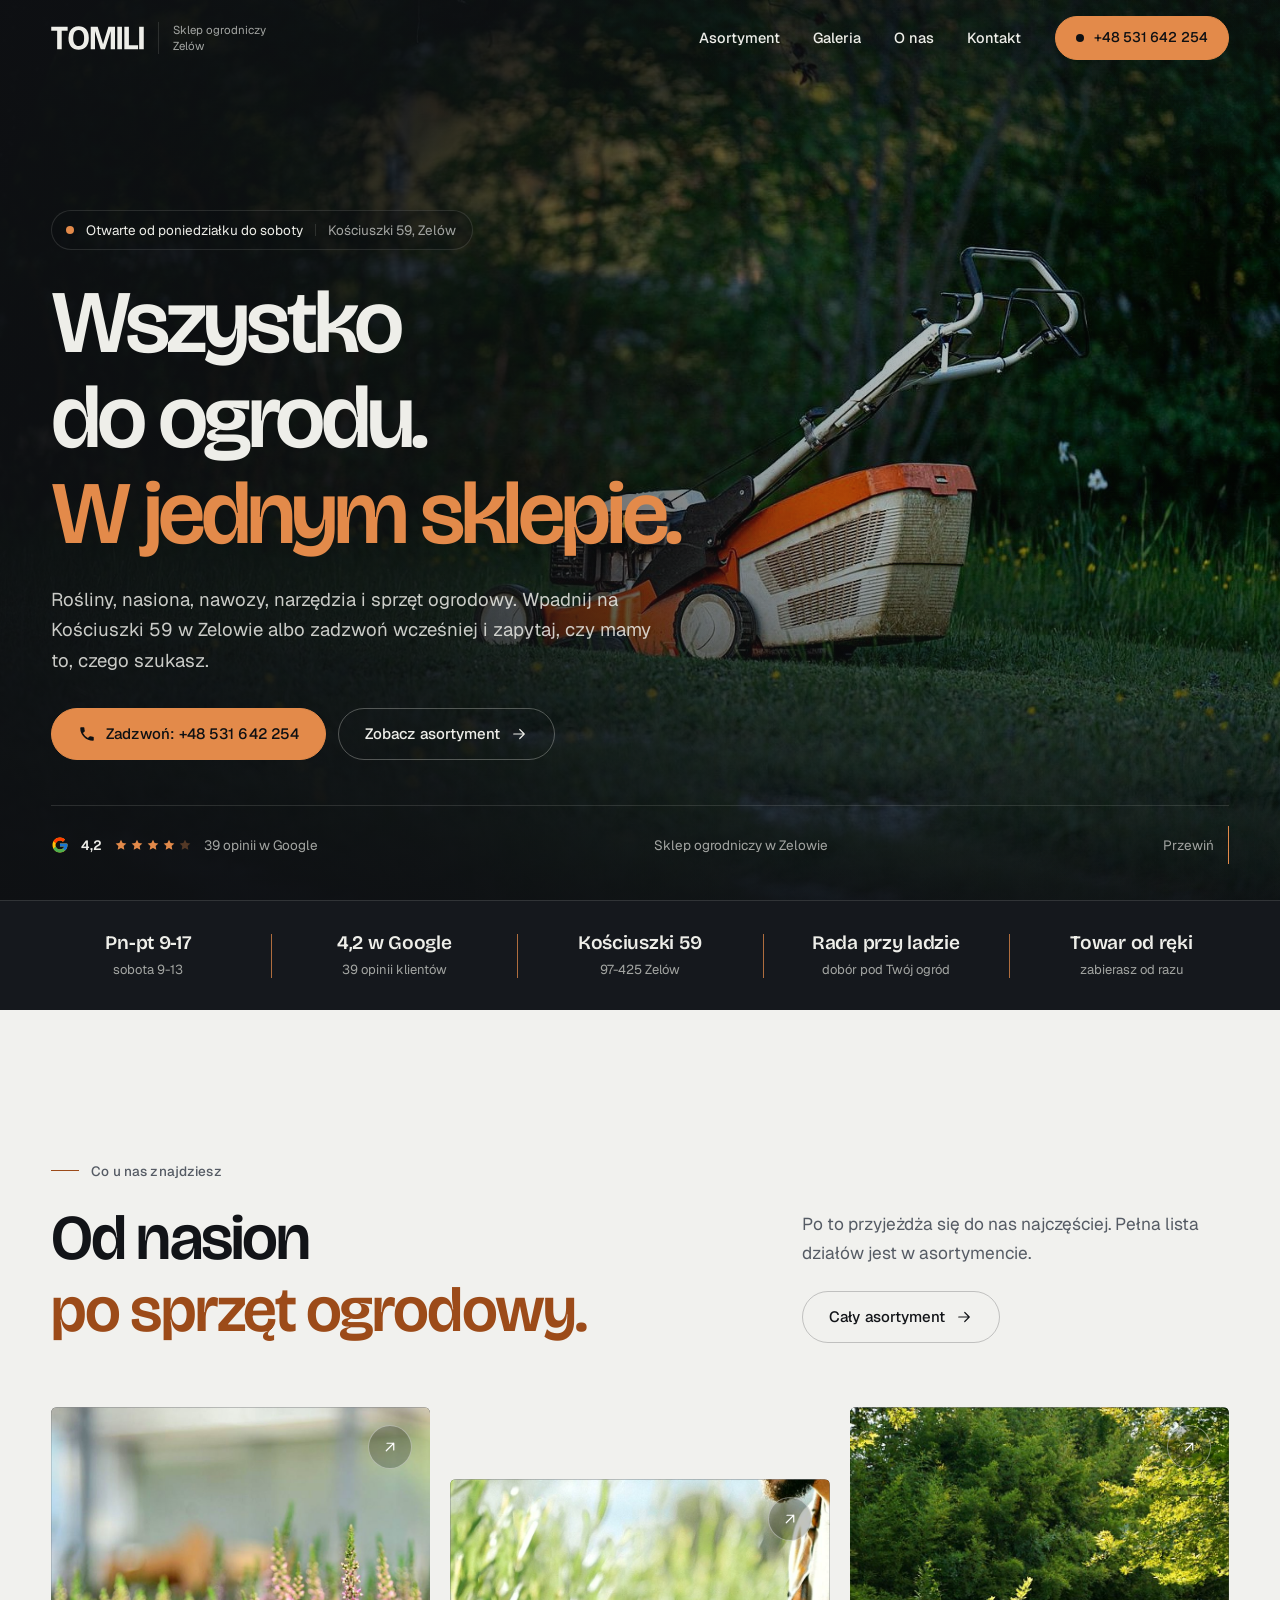
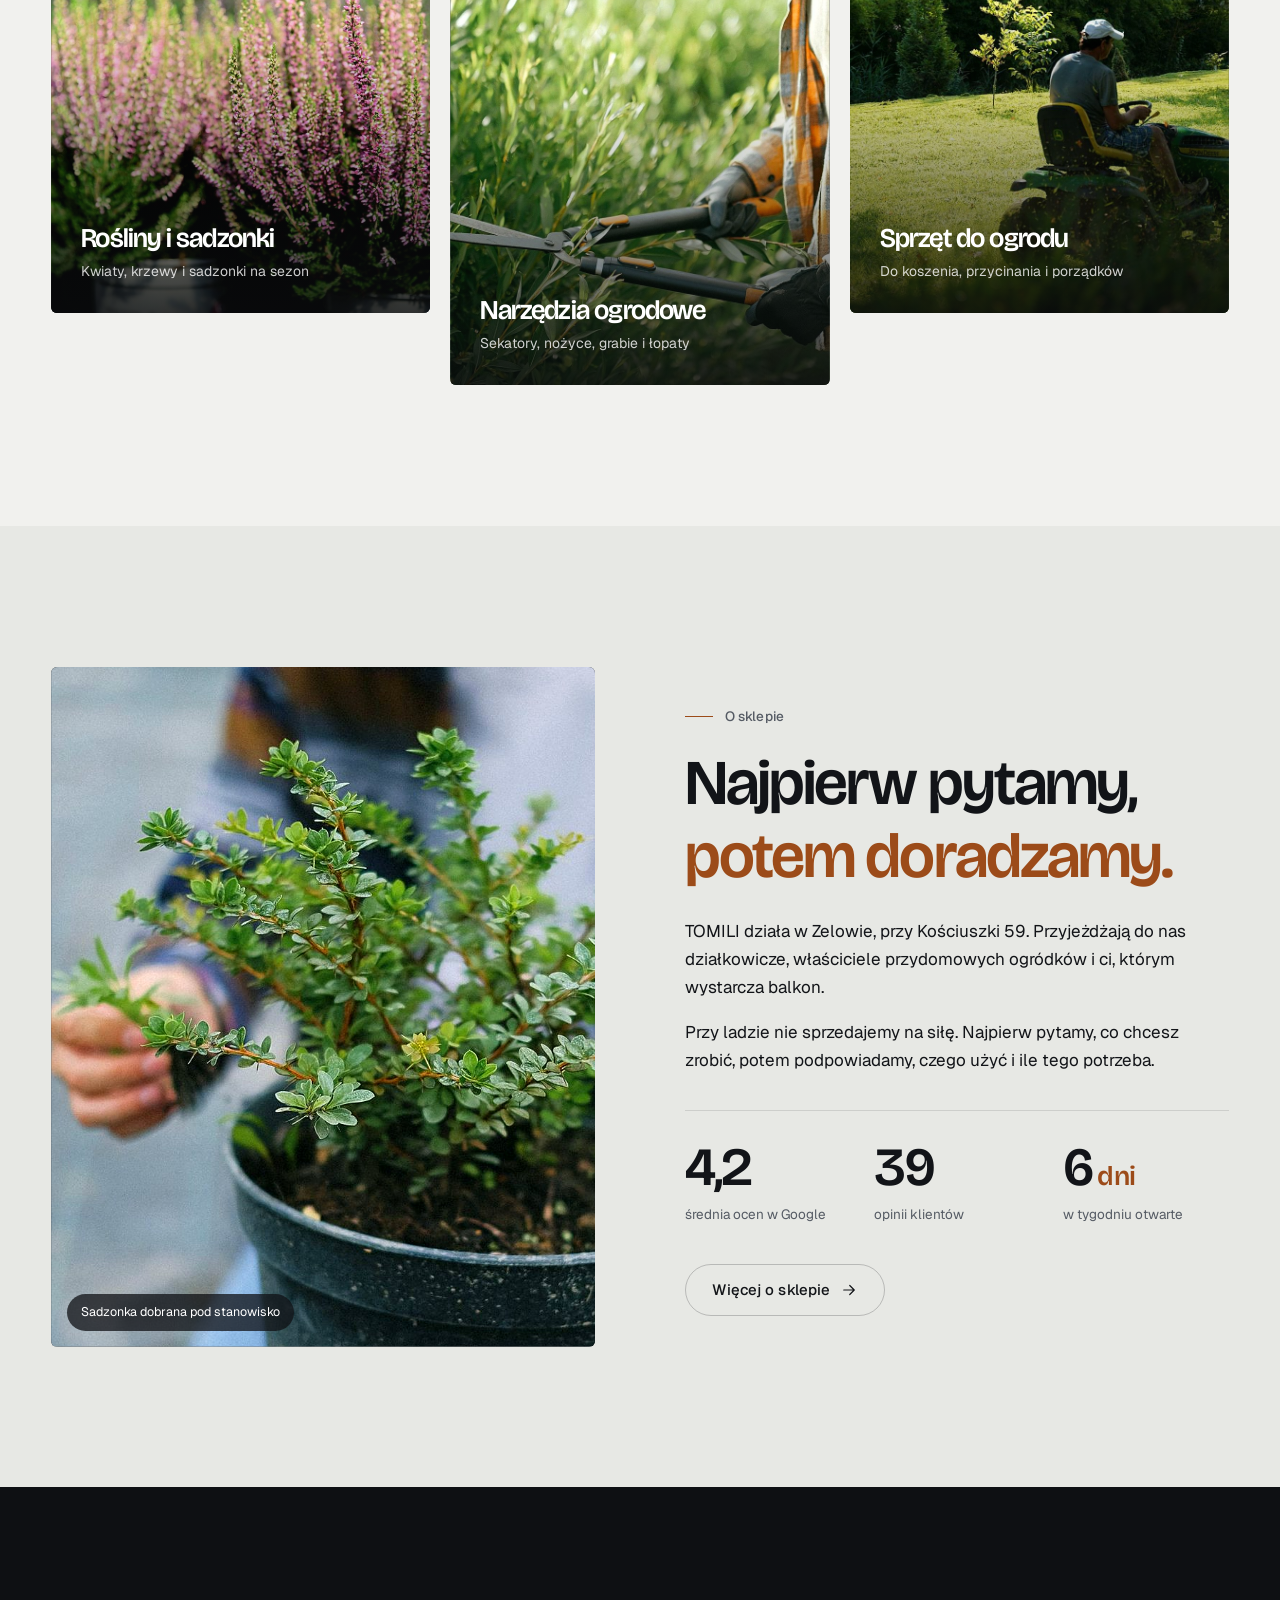
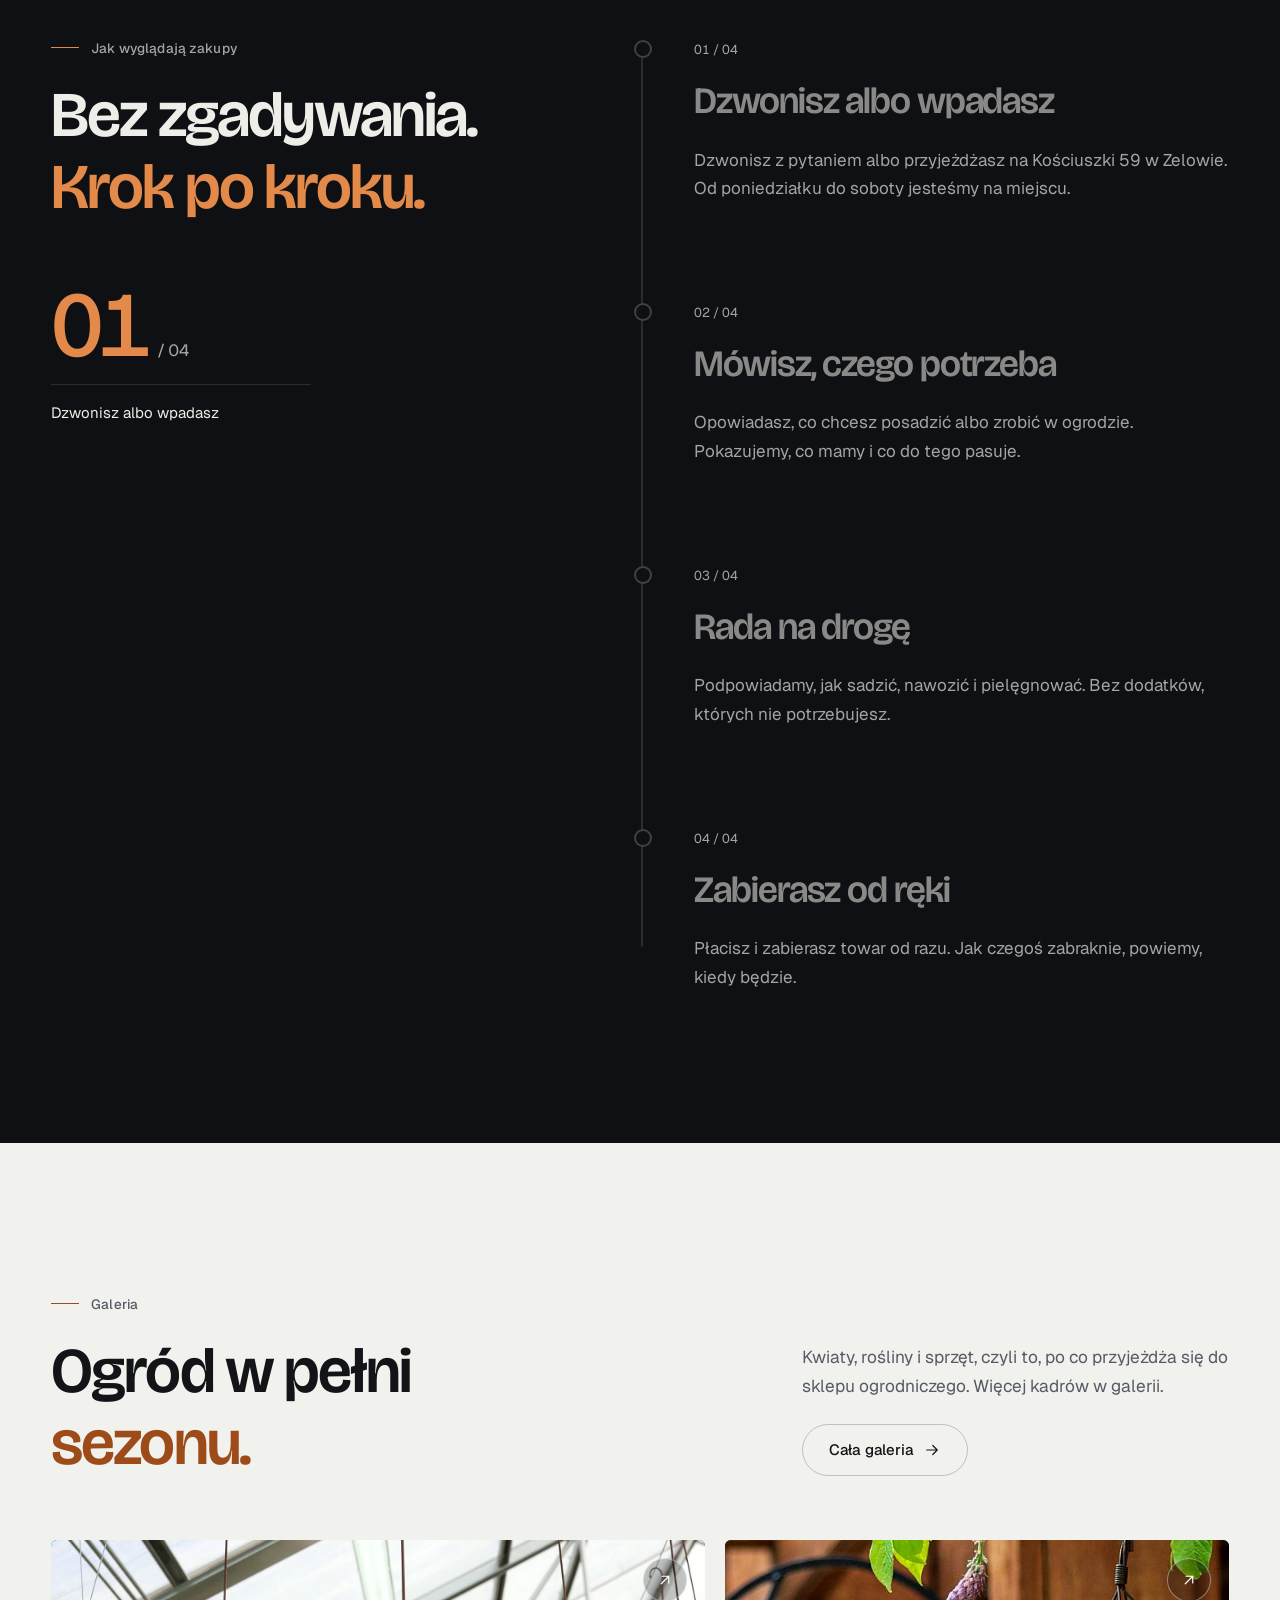
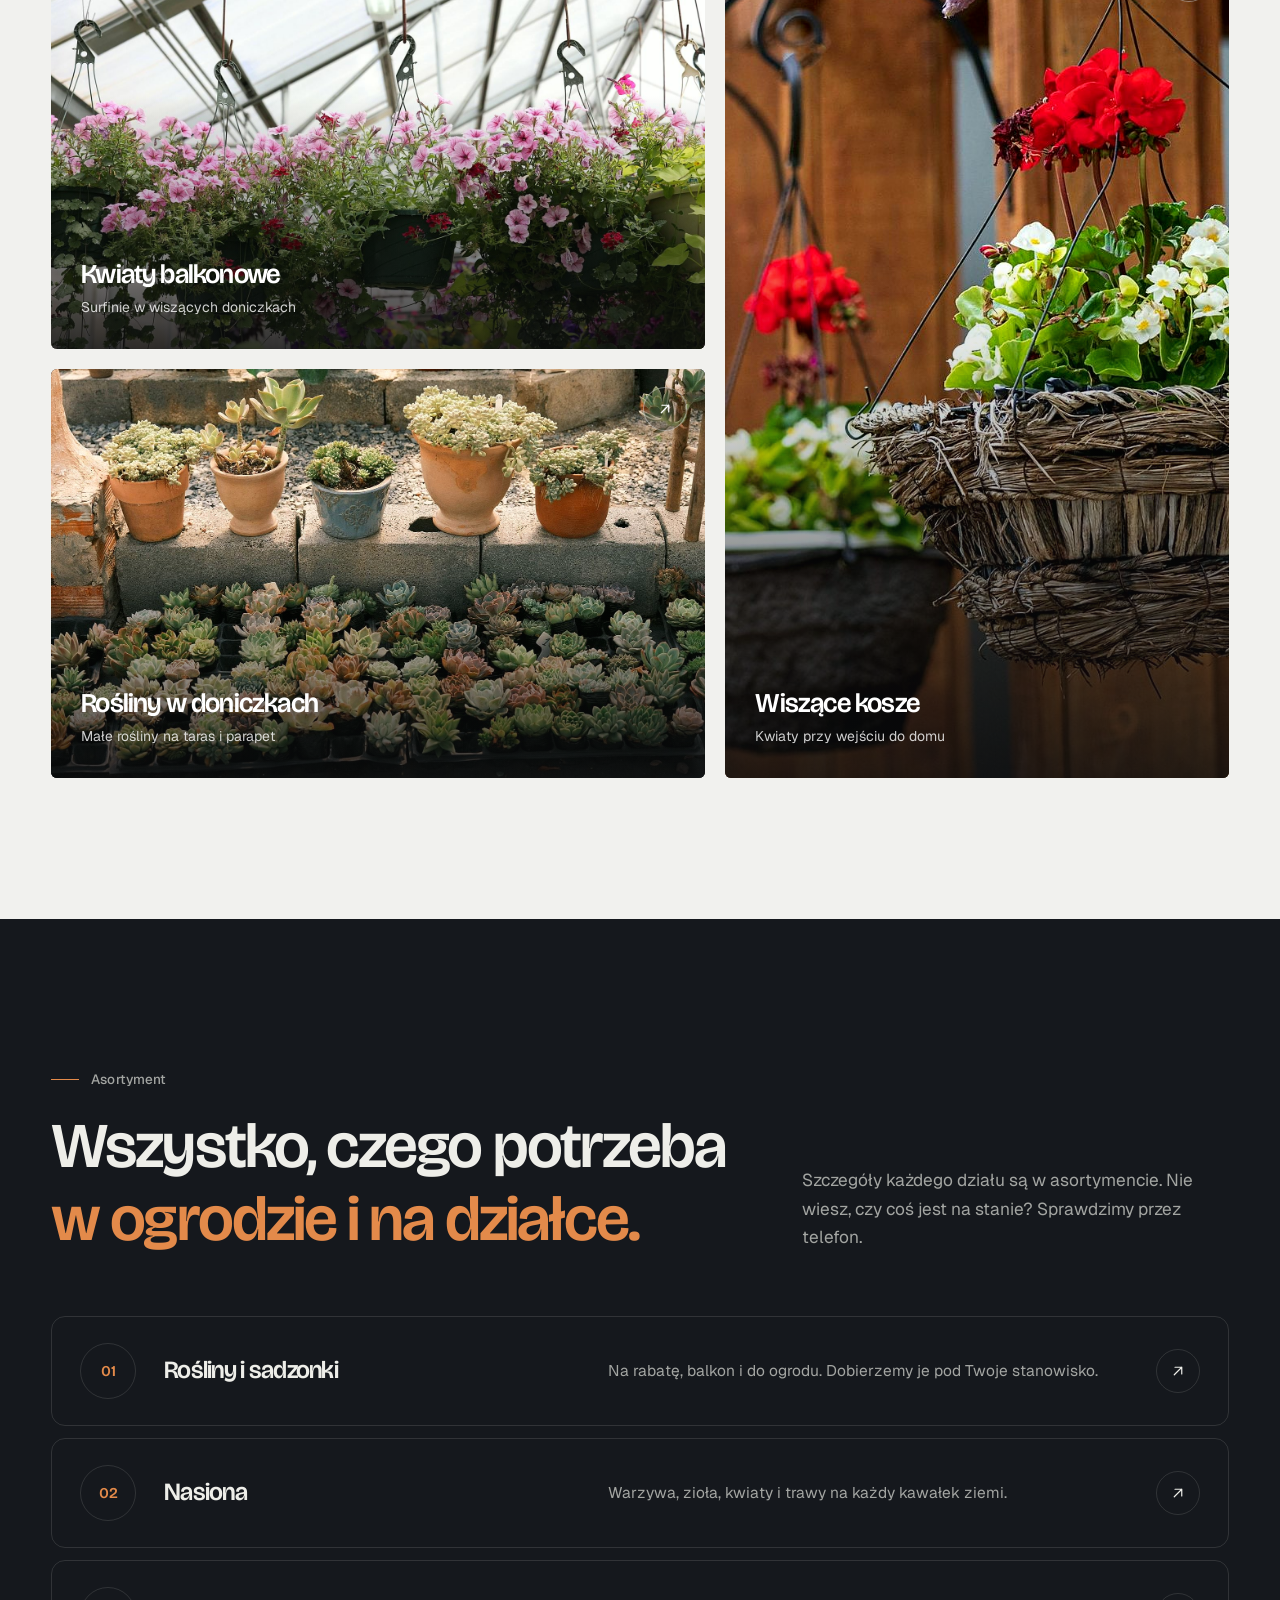
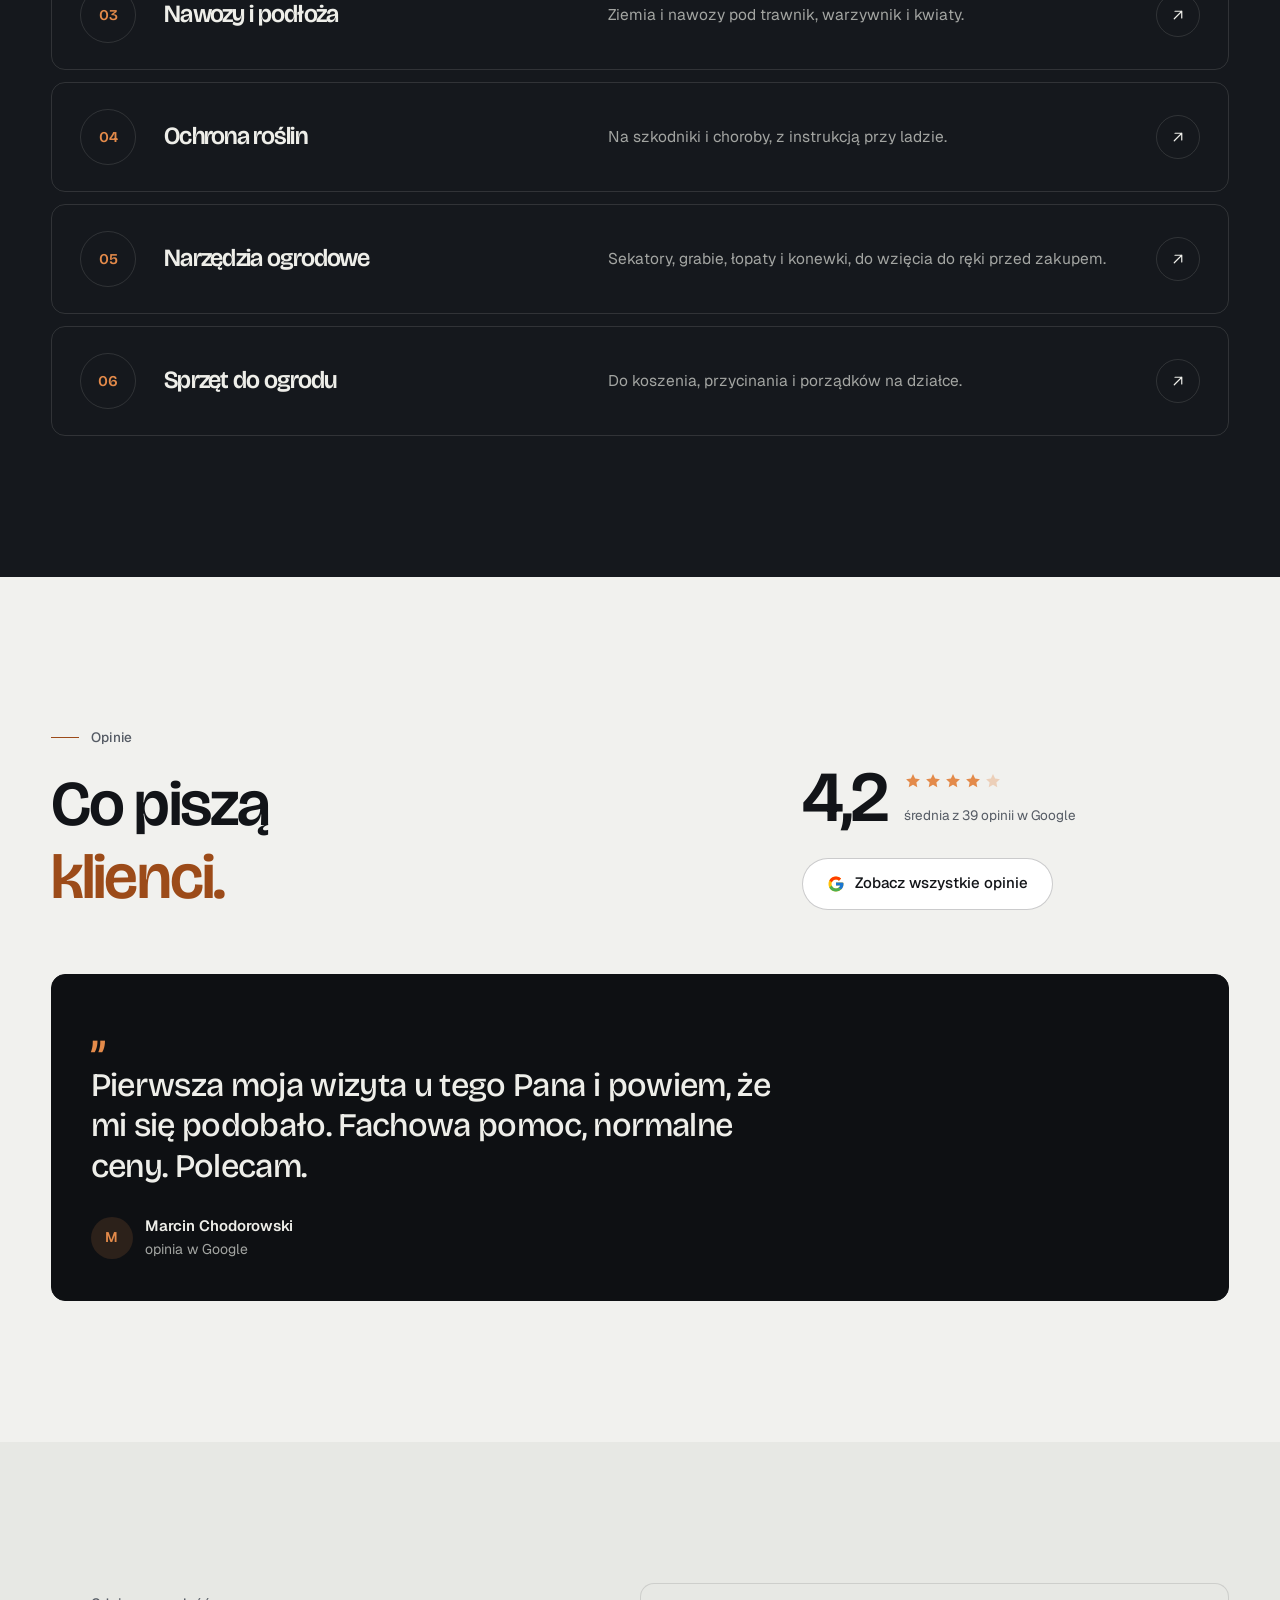
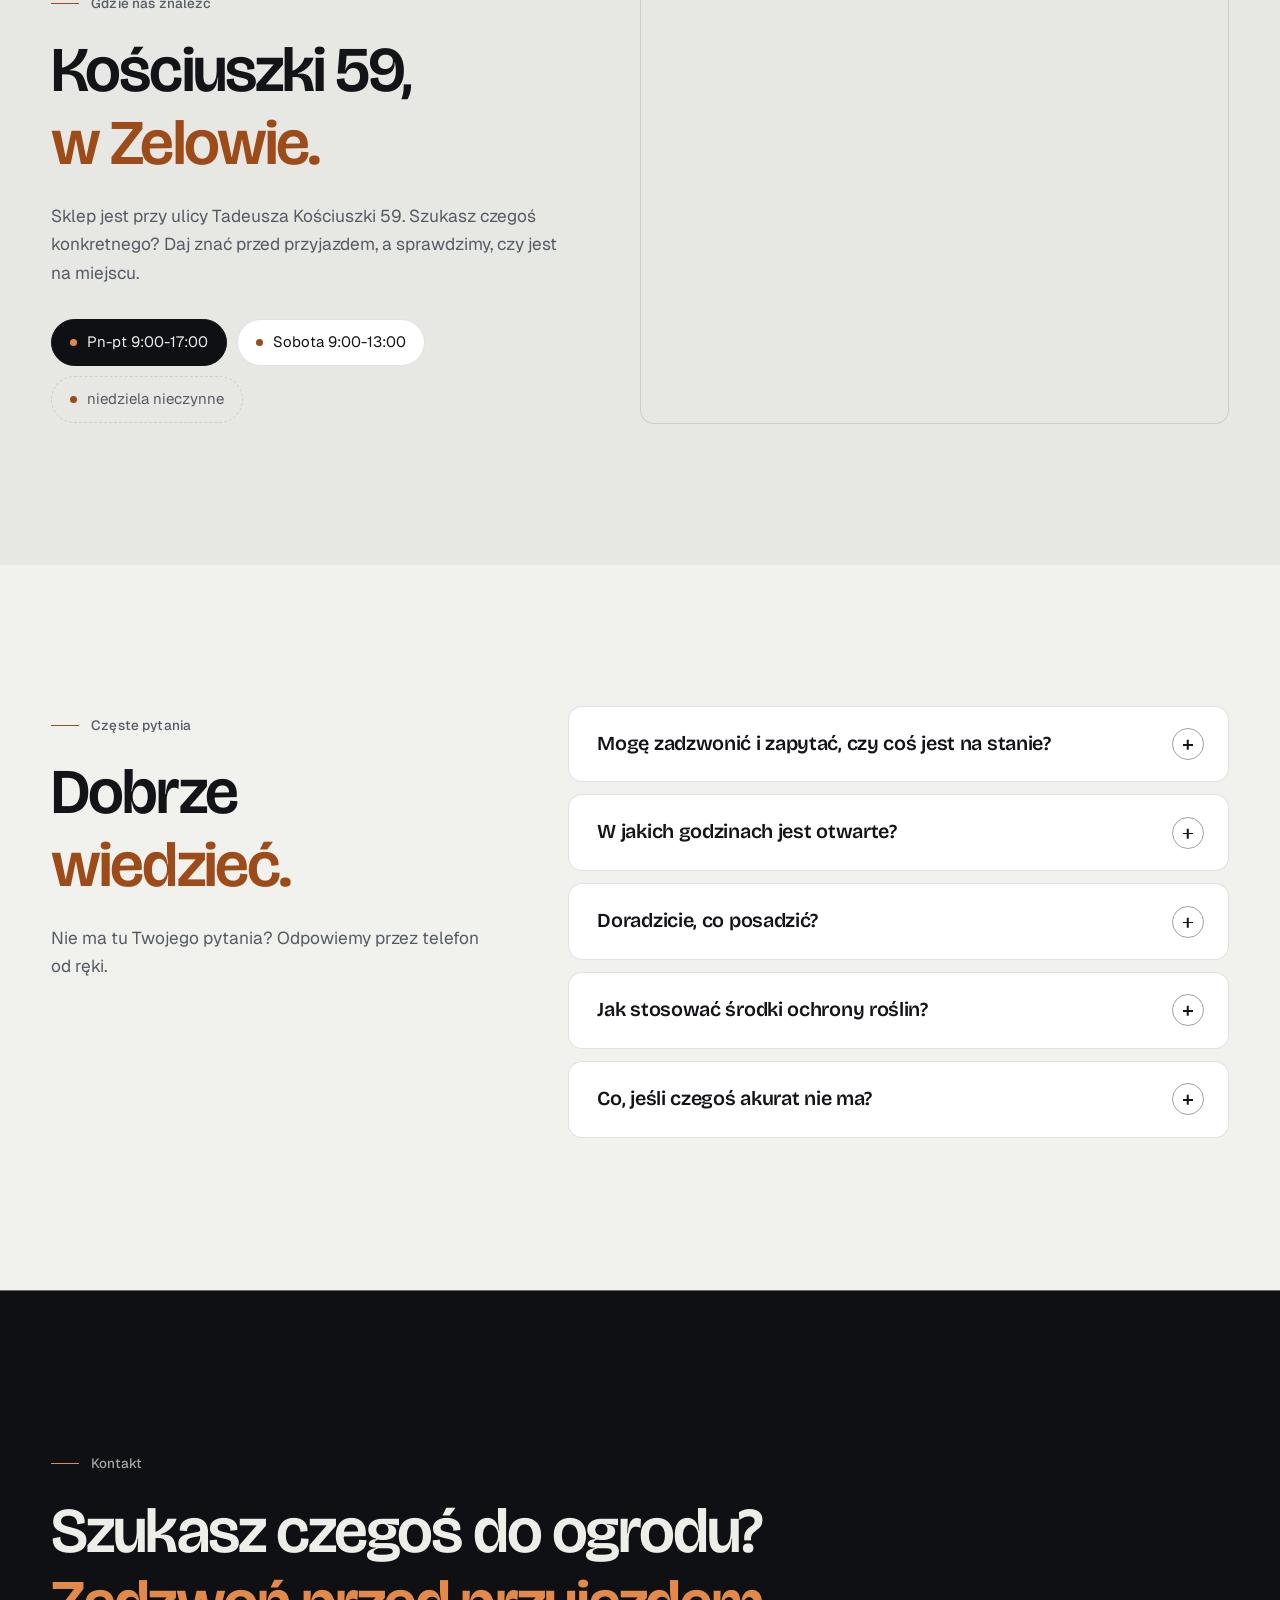
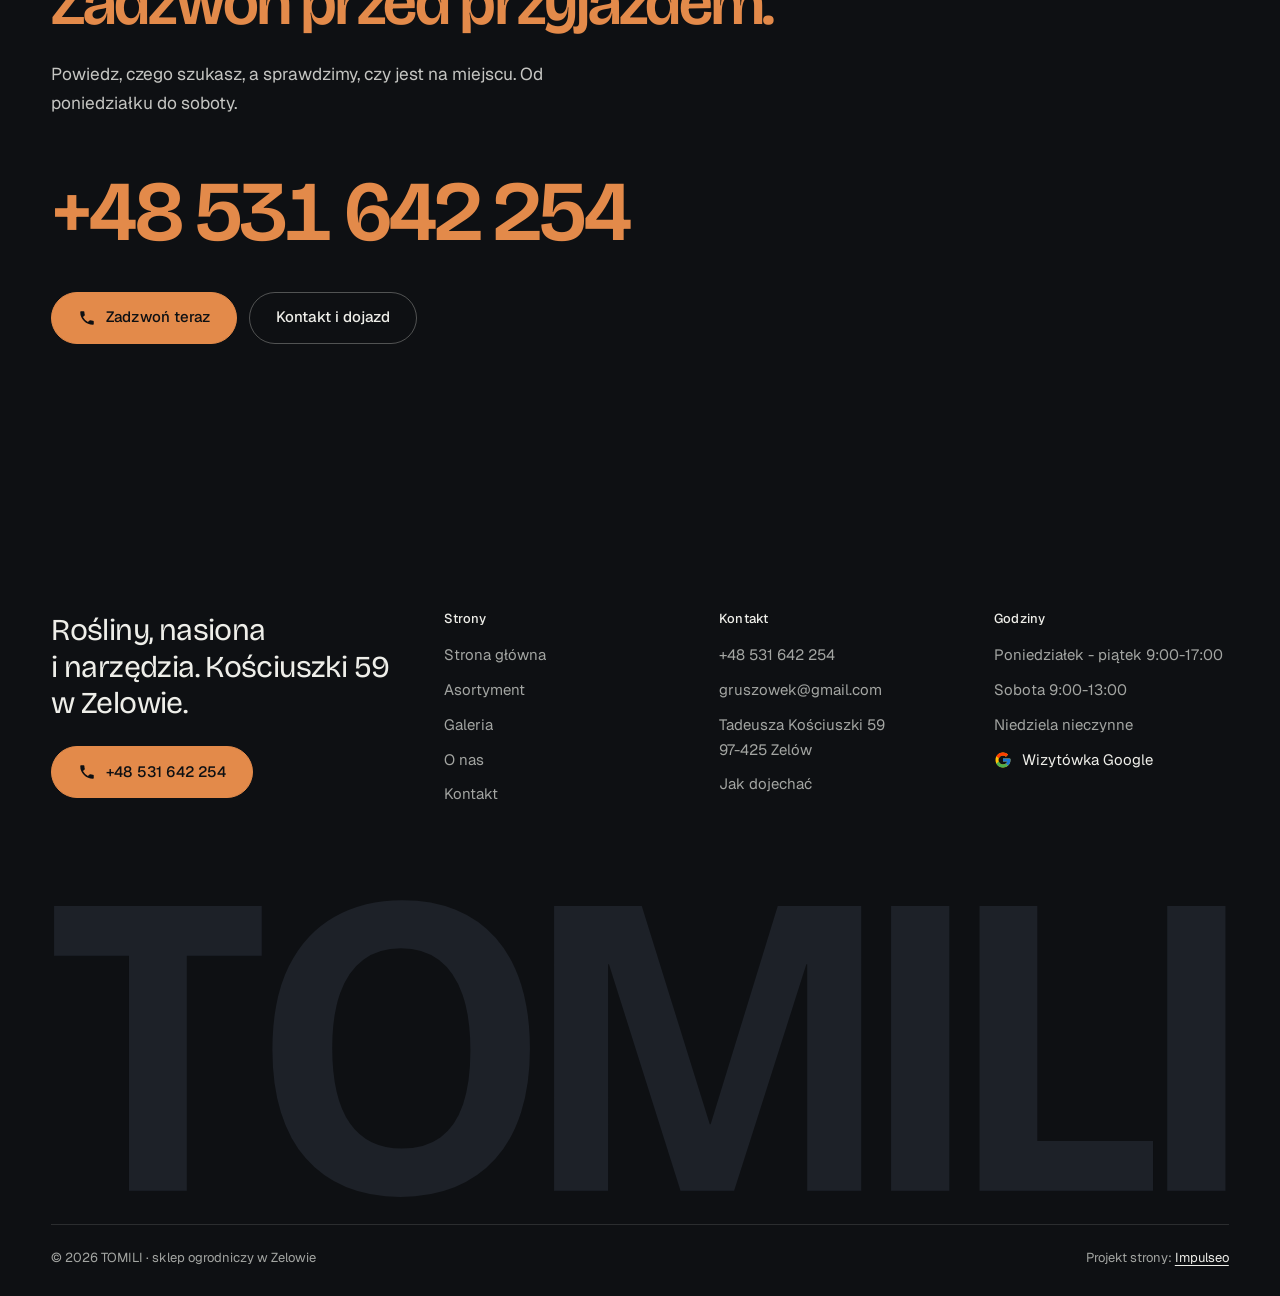
==== commit c15365c1: "[claude-edit][cmt:cb7cc5d1-5bc9-4aaa-a09b-57a53648aa3f] nowy projekt na wzór dema ElMac: grafit + mi" ====
--- a/index.html
+++ b/index.html
@@ -18,190 +18,372 @@
 <meta property="og:image:height" content="630">
 <meta name="twitter:card" content="summary_large_image">
 <script type="application/ld+json">{"@context": "https://schema.org", "@type": "LocalBusiness", "name": "TOMILI", "url": "https://impulseo-pl.github.io/tomili/", "telephone": "+48531642254", "image": "https://impulseo-pl.github.io/tomili/img/og.jpg", "areaServed": "Zelów", "sameAs": ["https://www.google.com/maps/place/TOMILI/@51.4671884,19.2103248,17z/data=!4m6!3m5!1s0x471a3fef8802860d:0xffffd94359ae5ac!8m2!3d51.4671884!4d19.2103248"]}</script>
+<meta name="theme-color" content="#0E1013">
+<script>(function(){var d=document.documentElement;d.classList.add('js');try{if(!window.matchMedia('(prefers-reduced-motion: reduce)').matches)d.classList.add('anim');}catch(e){}setTimeout(function(){if(!d.classList.contains('anim-ok'))d.classList.remove('anim');},3500);})();</script>
+<script>(function(){try{var d=document.documentElement,q=/[?&]intro/.test(location.search);if(!q&&window.matchMedia&&matchMedia('(prefers-reduced-motion: reduce)').matches)return;if(!q&&sessionStorage.getItem('tomili_intro'))return;sessionStorage.setItem('tomili_intro','1');d.classList.add('intro-on');setTimeout(function(){d.classList.remove('intro-on','intro-gra','intro-out');d.classList.add('hero-go')},4600);}catch(e){}})();</script>
+<link rel="preload" as="image" href="img/hero.jpg" fetchpriority="high">
 <link rel="preconnect" href="https://fonts.googleapis.com">
 <link rel="preconnect" href="https://fonts.gstatic.com" crossorigin>
-<link href="https://fonts.googleapis.com/css2?family=Space+Grotesk:wght@500;600;700&family=DM+Sans:opsz,wght@9..40,400;9..40,500;9..40,600&display=swap" rel="stylesheet">
-<link rel="stylesheet" href="assets/styles.css?v=42284252">
+<link href="https://fonts.googleapis.com/css2?family=Bricolage+Grotesque:opsz,wght@12..96,400..700&family=Geist:wght@400..600&display=swap" rel="stylesheet">
+<link rel="stylesheet" href="assets/styles.css?v=20261106">
+<script src="assets/lenis.min.js?v=1.1.20" defer></script>
+<script src="assets/main.js?v=20261106" defer></script>
+<meta name="nb-deploy" content="9071c650251d">
 </head>
 <body>
-
-<header class="nav">
-  <div class="wrap nav-inner">
-    <a class="brand" href="index.html"><span class="name">TOMILI</span><span class="sub">Zelów</span></a>
-    <nav class="nav-links">
-      <a href="oferta.html">Oferta</a>
-      <a href="realizacje.html">Galeria</a>
-      <a href="o-nas.html">O nas</a>
-      <a href="kontakt.html">Kontakt</a>
-      <a href="tel:+48531642254" class="btn btn-accent">Zadzwoń +48 531 642 254</a>
-    </nav>
-    <button class="nav-toggle" aria-label="Menu"><span></span><span></span><span></span></button>
-  </div>
+<a class="skip" href="#tresc">Przejdź do treści</a>
+<header class="site-head">
+<div class="intro" aria-hidden="true"><span class="intro-line"><i></i></span><span class="intro-meta">sklep ogrodniczy · Zelów</span></div><div class="head-in">
+  <a class="brand" href="index.html" aria-label="TOMILI - strona główna">
+    <span class="znak"><svg class="wm" viewBox="7 -681 2729 702" role="img" aria-label="TOMILI"><path pathLength="1" style="--i:0" d="M187.7 0V-660H321.7V0ZM14 -544.7V-660H495.3V-544.7Z"/><path pathLength="1" style="--i:1" d="M816.5 14Q745.9 14 690.7 -8.8Q635.5 -31.6 597.5 -75.3Q559.4 -118.9 539.7 -182.4Q520 -245.9 520 -326.7Q520 -443.7 558.1 -520.4Q596.2 -597.2 664.4 -635.5Q732.5 -673.7 821.4 -673.7Q890.1 -673.7 944.6 -651.7Q999.2 -629.7 1037.7 -586.1Q1076.1 -542.6 1096.5 -478Q1116.9 -413.3 1116.9 -329.1Q1116.9 -246.3 1096.4 -182.1Q1076 -117.9 1036.8 -74.4Q997.7 -30.9 942 -8.4Q886.3 14 816.5 14ZM820.3 -98.2Q874.1 -98.2 909.4 -123.9Q944.6 -149.6 961.8 -200.2Q978.9 -250.7 978.9 -325.3Q978.9 -402.9 960.5 -455.3Q942.1 -507.7 906.4 -535Q870.7 -562.3 817.7 -562.3Q766.3 -562.3 730.7 -535.8Q695.1 -509.4 676.9 -457.9Q658.7 -406.3 658.7 -331.3Q658.7 -273.7 668.9 -229.9Q679.1 -186 699.6 -156.7Q720 -127.4 750.1 -112.8Q780.3 -98.2 820.3 -98.2Z"/><path pathLength="1" style="--i:2" d="M1172.8 0V-660H1376.1L1533.7 -154.2H1535.7L1691.2 -660H1884.7V0H1759.5V-525H1757.5L1590.1 0H1465.9L1300 -525.3H1298V0Z"/><path pathLength="1" style="--i:3" d="M1953.8 0V-660H2088.8V0Z"/><path pathLength="1" style="--i:4" d="M2158.8 0V-660H2292.8V0ZM2187.3 0V-115.3H2560.9V0Z"/><path pathLength="1" style="--i:5" d="M2593.8 0V-660H2728.8V0Z"/></svg></span>
+    <span class="brand-sub">Sklep ogrodniczy<br>Zelów</span>
+  </a>
+  <nav class="nav-links" aria-label="Menu główne">
+    <a class="nl" href="oferta.html">Asortyment</a><a class="nl" href="realizacje.html">Galeria</a><a class="nl" href="o-nas.html">O&nbsp;nas</a><a class="nl" href="kontakt.html">Kontakt</a>
+    <a class="btn btn-copper nav-cta" href="tel:+48531642254"><span class="live" aria-hidden="true"></span>+48 531 642 254</a>
+  </nav>
+  <button class="burger" type="button" aria-label="Otwórz menu" aria-expanded="false" aria-controls="mnav"><span></span><span></span></button>
+</div>
 </header>
-
-<main>
-<section class="hero-fach">
-  <img class="hf-photo" src="img/hero.jpg" fetchpriority="high" data-rotate="img/g1.jpg|img/g2.jpg" alt="TOMILI" width="1600" height="1066">
-  <div class="hf-panel">
-    <div class="hf-inner">
-      <span class="hf-kicker">Sklep ogrodniczy · Zelów</span>
-      <h1 class="hf-title">Twój ogród zaczyna się <em>w naszym sklepie</em></h1>
-      <p class="hf-lead">Rośliny, nasiona, nawozy, narzędzia i sprzęt ogrodowy. Wpadnij na Kościuszki 59 w Zelowie albo zadzwoń wcześniej i zapytaj, czy mamy to, czego szukasz.</p>
-      <a class="hf-phone" href="tel:+48531642254"><span class="hf-phone-lab">Zadzwoń teraz</span><span class="hf-phone-num"><svg class="ico-tel" width="16" height="16" viewBox="0 0 24 24" fill="none" aria-hidden="true"><path d="M6.6 10.8a15.5 15.5 0 0 0 6.6 6.6l2.2-2.2a1 1 0 0 1 1-.24 11.4 11.4 0 0 0 3.6.58 1 1 0 0 1 1 1V20a1 1 0 0 1-1 1A17 17 0 0 1 3 4a1 1 0 0 1 1-1h3.5a1 1 0 0 1 1 1c0 1.25.2 2.46.58 3.6a1 1 0 0 1-.25 1l-2.23 2.2Z" fill="currentColor"/></svg> +48 531 642 254</span></a>
-      <div class="hf-actions">
-        <a href="kontakt.html" class="btn btn-accent">Zadzwoń do sklepu <span class="arr">→</span></a>
-        <a href="tel:+48531642254" class="btn btn-ghost hf-ghost">Zadzwoń +48 531 642 254</a>
-      </div>
-      <div class="hf-trust"><svg class="ico-star" width="14" height="14" viewBox="0 0 24 24" style="vertical-align:-2px" aria-hidden="true"><path d="M12 2.8l2.85 5.8 6.4.93-4.63 4.5 1.1 6.37L12 17.4l-5.72 3 1.1-6.37-4.63-4.5 6.4-.93L12 2.8Z" fill="currentColor"/></svg> Ocena 4,2 w Google · 39 opinii</div>
-    </div>
-  </div>
-</section>
-<section class="objawy">
-  <div class="wrap">
-    <div class="head reveal">
-      <span class="eyebrow">Po co przyjechać</span>
-      <h2>Towar oglądasz na miejscu, nie na zdjęciu</h2>
-      <p>Sadzonkę, narzędzie albo nawóz najlepiej wybrać, kiedy masz je przed sobą. Na miejscu podpowiemy, co sprawdzi się w Twoim ogrodzie.</p>
-    </div>
-    <div class="obj-grid">
-      <a class="obj-tile reveal" href="kontakt.html"><span class="ot-row"><span class="ot-name">Sadzonki do obejrzenia</span><span class="ot-arr" aria-hidden="true">→</span></span></a>
-      <a class="obj-tile reveal" href="kontakt.html"><span class="ot-row"><span class="ot-name">Nasiona na sezon</span><span class="ot-arr" aria-hidden="true">→</span></span></a>
-      <a class="obj-tile reveal" href="kontakt.html"><span class="ot-row"><span class="ot-name">Nawozy i podłoża</span><span class="ot-arr" aria-hidden="true">→</span></span></a>
-      <a class="obj-tile reveal" href="kontakt.html"><span class="ot-row"><span class="ot-name">Narzędzia w dłoni</span><span class="ot-arr" aria-hidden="true">→</span></span></a>
-      <a class="obj-tile reveal" href="kontakt.html"><span class="ot-row"><span class="ot-name">Sprzęt ogrodowy</span><span class="ot-arr" aria-hidden="true">→</span></span></a>
-      <a class="obj-tile reveal" href="kontakt.html"><span class="ot-row"><span class="ot-name">Rada przy ladzie</span><span class="ot-arr" aria-hidden="true">→</span></span></a>
-    </div>
-  </div>
-</section>
-<section class="gateways-band">
-  <div class="wrap">
-    <div class="gateways">
-      <a href="oferta.html" class="gateway reveal"><img src="img/g3.jpg" alt="Rośliny i sadzonki" loading="lazy" width="1524" height="974" decoding="async"><span class="g-ttl">Rośliny i sadzonki</span></a>
-      <a href="oferta.html" class="gateway reveal"><img src="img/g4.jpg" alt="Nasiona" loading="lazy" width="1600" height="1066" decoding="async"><span class="g-ttl">Nasiona</span></a>
-      <a href="oferta.html" class="gateway reveal"><img src="img/g5.jpg" alt="Nawozy i podłoża" loading="lazy" width="1600" height="1066" decoding="async"><span class="g-ttl">Nawozy i podłoża</span></a>
-    </div>
-  </div>
-</section>
-<section class="proces proces-os fachowcy">
+<script>(function(){var d=document.documentElement;if(!d.classList.contains('intro-on'))return;
+var wyszlo=false,koniec=false,t0=Date.now();
+function heroGotowe(){var im=document.querySelector('.hero-media img');return !!(im&&im.complete&&im.naturalWidth>0);}
+function sprzataj(){if(koniec)return;koniec=true;d.classList.add('hero-go');d.classList.remove('intro-on','intro-gra','intro-out');
+['--i-w','--i-h','--i-px','--i-py','--i-zmniejsz','--i-baza-w','--i-baza-h'].forEach(function(k){d.style.removeProperty(k);});
+try{document.dispatchEvent(new Event('wejscie:koniec'));}catch(e){}}
+function wyjdz(){if(wyszlo||koniec)return;wyszlo=true;d.classList.add('intro-out');setTimeout(function(){d.classList.add('hero-go');},240);setTimeout(sprzataj,880);}
+function moze(){if(wyszlo||koniec)return;var t=Date.now()-t0;if(t>=1240&&(heroGotowe()||t>=1700))wyjdz();else setTimeout(moze,60);}
+try{var znak=document.querySelector('.brand .znak'),wm=znak&&znak.querySelector('.wm');if(!wm){sprzataj();return;}
+znak.classList.add('mierze');var r=wm.getBoundingClientRect();znak.classList.remove('mierze');
+if(!r.width||!r.height){sprzataj();return;}
+var W=window.innerWidth,H=window.innerHeight,cel=W<680?Math.min(W*0.66,300):Math.min(W*0.34,520);cel=Math.max(r.width,cel);
+var u=function(k,v){d.style.setProperty(k,v);};
+u('--i-w',Math.round(cel)+'px');u('--i-h',Math.round(cel*r.height/r.width)+'px');u('--i-zmniejsz',(r.width/cel).toFixed(4));
+u('--i-px',Math.round(r.left+r.width/2-W/2)+'px');u('--i-py',Math.round(r.top+r.height/2-H/2)+'px');
+u('--i-baza-w',Math.round(r.width)+'px');u('--i-baza-h',Math.round(r.height)+'px');
+requestAnimationFrame(function(){requestAnimationFrame(function(){d.classList.add('intro-gra');t0=Date.now();moze();});});
+['wheel','touchstart','keydown','pointerdown'].forEach(function(ev){window.addEventListener(ev,function(){sprzataj();},{once:true,passive:true});});
+setTimeout(sprzataj,3900);
+}catch(e){sprzataj();}})();</script>
+<div class="mnav" id="mnav">
+  <div class="mnav-in">
+    <a class="ml" href="index.html" aria-current="page">Strona główna</a><a class="ml" href="oferta.html">Asortyment</a><a class="ml" href="realizacje.html">Galeria</a><a class="ml" href="o-nas.html">O&nbsp;nas</a><a class="ml" href="kontakt.html">Kontakt</a>
+    <div class="mnav-foot">
+      <span>Poniedziałek - piątek 9:00-17:00, sobota 9:00-13:00</span>
+      <a class="btn btn-copper" href="tel:+48531642254"><svg class="ico" width="16" height="16" viewBox="0 0 24 24" fill="none" aria-hidden="true"><path d="M6.6 10.8a15.5 15.5 0 0 0 6.6 6.6l2.2-2.2a1 1 0 0 1 1-.24 11.4 11.4 0 0 0 3.6.58 1 1 0 0 1 1 1V20a1 1 0 0 1-1 1A17 17 0 0 1 3 4a1 1 0 0 1 1-1h3.5a1 1 0 0 1 1 1c0 1.25.2 2.46.58 3.6a1 1 0 0 1-.25 1l-2.23 2.2Z" fill="currentColor"/></svg>+48 531 642 254</a>
+    </div>
+  </div>
+</div>
+<main id="tresc">
+
+<section class="hero">
+  <div class="hero-media"><img src="img/hero.jpg" alt="Kosiarka spalinowa na zielonym trawniku" width="1600" height="1066" decoding="async" fetchpriority="high"></div>
+  <div class="hero-in">
+    <p class="hero-tag up" style="--d:0"><span class="live" aria-hidden="true"></span>Otwarte od poniedziałku do soboty<span class="sep" aria-hidden="true"></span><span class="muted">Kościuszki 59, Zelów</span></p>
+    <h1><span class="ln"><span class="ln-i" style="--k:0">Wszystko</span></span><span class="ln"><span class="ln-i" style="--k:1">do ogrodu.</span></span><span class="ln"><span class="ln-i" style="--k:2"><em>W&nbsp;jednym sklepie.</em></span></span></h1>
+    <p class="hero-lead up" style="--d:380">Rośliny, nasiona, nawozy, narzędzia i&nbsp;sprzęt ogrodowy. Wpadnij na Kościuszki 59 w&nbsp;Zelowie albo zadzwoń wcześniej i&nbsp;zapytaj, czy mamy to, czego szukasz.</p>
+    <div class="hero-ctas up" style="--d:500">
+      <a class="btn btn-copper" href="tel:+48531642254"><svg class="ico" width="16" height="16" viewBox="0 0 24 24" fill="none" aria-hidden="true"><path d="M6.6 10.8a15.5 15.5 0 0 0 6.6 6.6l2.2-2.2a1 1 0 0 1 1-.24 11.4 11.4 0 0 0 3.6.58 1 1 0 0 1 1 1V20a1 1 0 0 1-1 1A17 17 0 0 1 3 4a1 1 0 0 1 1-1h3.5a1 1 0 0 1 1 1c0 1.25.2 2.46.58 3.6a1 1 0 0 1-.25 1l-2.23 2.2Z" fill="currentColor"/></svg>Zadzwoń: +48 531 642 254</a>
+      <a class="btn btn-ghost" href="oferta.html">Zobacz asortyment<svg class="ico arr" width="18" height="18" viewBox="0 0 24 24" fill="none" stroke="currentColor" stroke-width="1.6" stroke-linecap="round" stroke-linejoin="round" aria-hidden="true"><path d="M5 12h14M13 6l6 6-6 6"/></svg></a>
+    </div>
+    <div class="hero-foot up" style="--d:640">
+      <span class="rate"><svg class="g-logo" viewBox="0 0 48 48" aria-hidden="true"><path fill="#FFC107" d="M43.6 20.5H42V20H24v8h11.3C33.7 32.7 29.2 36 24 36c-6.6 0-12-5.4-12-12s5.4-12 12-12c3.1 0 5.8 1.2 7.9 3.1l5.7-5.7C34 6.1 29.3 4 24 4 12.9 4 4 12.9 4 24s8.9 20 20 20 20-8.9 20-20c0-1.3-.1-2.4-.4-3.5z"/><path fill="#FF3D00" d="m6.3 14.7 6.6 4.8C14.7 15.1 19 12 24 12c3.1 0 5.8 1.2 7.9 3.1l5.7-5.7C34 6.1 29.3 4 24 4 16.3 4 9.7 8.3 6.3 14.7z"/><path fill="#4CAF50" d="M24 44c5.2 0 9.9-2 13.4-5.2l-6.2-5.2A11.9 11.9 0 0 1 24 36c-5.2 0-9.6-3.3-11.3-7.9l-6.5 5C9.5 39.6 16.2 44 24 44z"/><path fill="#1976D2" d="M43.6 20.5H42V20H24v8h11.3a12 12 0 0 1-4.1 5.6l6.2 5.2C37 39.2 44 34 44 24c0-1.3-.1-2.4-.4-3.5z"/></svg><b>4,2</b><span class="stars" aria-label="Ocena 4,2 na 5"><svg viewBox="0 0 24 24" aria-hidden="true"><path fill="currentColor" d="M12 2.8l2.8 5.9 6.4.8-4.7 4.4 1.2 6.3L12 17.1l-5.7 3.1 1.2-6.3L2.8 9.5l6.4-.8z"/></svg><svg viewBox="0 0 24 24" aria-hidden="true"><path fill="currentColor" d="M12 2.8l2.8 5.9 6.4.8-4.7 4.4 1.2 6.3L12 17.1l-5.7 3.1 1.2-6.3L2.8 9.5l6.4-.8z"/></svg><svg viewBox="0 0 24 24" aria-hidden="true"><path fill="currentColor" d="M12 2.8l2.8 5.9 6.4.8-4.7 4.4 1.2 6.3L12 17.1l-5.7 3.1 1.2-6.3L2.8 9.5l6.4-.8z"/></svg><svg viewBox="0 0 24 24" aria-hidden="true"><path fill="currentColor" d="M12 2.8l2.8 5.9 6.4.8-4.7 4.4 1.2 6.3L12 17.1l-5.7 3.1 1.2-6.3L2.8 9.5l6.4-.8z"/></svg><svg class="off" viewBox="0 0 24 24" aria-hidden="true"><path fill="currentColor" d="M12 2.8l2.8 5.9 6.4.8-4.7 4.4 1.2 6.3L12 17.1l-5.7 3.1 1.2-6.3L2.8 9.5l6.4-.8z"/></svg></span><span>39 opinii w&nbsp;Google</span></span>
+      <span>Sklep ogrodniczy w&nbsp;Zelowie</span>
+      <span class="cue" aria-hidden="true">Przewiń<span class="cue-line"><i></i></span></span>
+    </div>
+  </div>
+</section>
+
+<section class="strip" aria-label="Najważniejsze w skrócie">
+  <div class="strip-in">
+    <div class="strip-it"><div class="k">Pn-pt 9-17</div><div class="v">sobota 9-13</div></div>
+    <div class="strip-it"><div class="k">4,2 w&nbsp;Google</div><div class="v">39 opinii klientów</div></div>
+    <div class="strip-it"><div class="k">Kościuszki 59</div><div class="v">97-425 Zelów</div></div>
+    <div class="strip-it"><div class="k">Rada przy ladzie</div><div class="v">dobór pod Twój ogród</div></div>
+    <div class="strip-it"><div class="k">Towar od ręki</div><div class="v">zabierasz od razu</div></div>
+  </div>
+</section>
+
+<section class="sec" id="dzialy">
+  <div class="wrap">
+    <div class="sec-head">
+      <div>
+        <p class="eyebrow rv">Co u nas znajdziesz</p>
+        <h2 class="h2 rv rv-h"><span class="ln"><span class="ln-i" style="--k:0">Od nasion</span></span><span class="ln"><span class="ln-i" style="--k:1"><em>po sprzęt ogrodowy.</em></span></span></h2>
+      </div>
+      <div class="side rv" style="--d:120">
+        <p class="lead">Po to przyjeżdża się do nas najczęściej. Pełna lista działów jest w&nbsp;asortymencie.</p>
+        <a class="btn btn-ghost" href="oferta.html">Cały asortyment<svg class="ico arr" width="18" height="18" viewBox="0 0 24 24" fill="none" stroke="currentColor" stroke-width="1.6" stroke-linecap="round" stroke-linejoin="round" aria-hidden="true"><path d="M5 12h14M13 6l6 6-6 6"/></svg></a>
+      </div>
+    </div>
+    <div class="tiles-3">
+      <a class="tile rv-img rv" style="--d:0" href="oferta.html#rosliny">
+        <img src="img/g6.jpg" alt="Rośliny i sadzonki - kwiaty, krzewy i sadzonki na sezon" width="1600" height="1068" decoding="async">
+        <span class="go" aria-hidden="true"><svg class="ico" width="18" height="18" viewBox="0 0 24 24" fill="none" stroke="currentColor" stroke-width="1.6" stroke-linecap="round" stroke-linejoin="round" aria-hidden="true"><path d="M7 17 17 7M8 7h9v9"/></svg></span>
+        <span class="tile-cap"><h3>Rośliny i&nbsp;sadzonki</h3><span>Kwiaty, krzewy i&nbsp;sadzonki na sezon</span></span>
+      </a><a class="tile rv-img rv" style="--d:120" href="oferta.html#narzedzia">
+        <img src="img/g5.jpg" alt="Narzędzia ogrodowe - sekatory, nożyce, grabie i łopaty" width="1600" height="1066" decoding="async">
+        <span class="go" aria-hidden="true"><svg class="ico" width="18" height="18" viewBox="0 0 24 24" fill="none" stroke="currentColor" stroke-width="1.6" stroke-linecap="round" stroke-linejoin="round" aria-hidden="true"><path d="M7 17 17 7M8 7h9v9"/></svg></span>
+        <span class="tile-cap"><h3>Narzędzia ogrodowe</h3><span>Sekatory, nożyce, grabie i&nbsp;łopaty</span></span>
+      </a><a class="tile rv-img rv" style="--d:240" href="oferta.html#sprzet">
+        <img src="img/g9.jpg" alt="Sprzęt do ogrodu - do koszenia, przycinania i porządków" width="1600" height="1066" decoding="async">
+        <span class="go" aria-hidden="true"><svg class="ico" width="18" height="18" viewBox="0 0 24 24" fill="none" stroke="currentColor" stroke-width="1.6" stroke-linecap="round" stroke-linejoin="round" aria-hidden="true"><path d="M7 17 17 7M8 7h9v9"/></svg></span>
+        <span class="tile-cap"><h3>Sprzęt do ogrodu</h3><span>Do koszenia, przycinania i&nbsp;porządków</span></span>
+      </a>
+    </div>
+  </div>
+</section>
+
+<section class="sec paper-2">
+  <div class="wrap about">
+    <figure class="fig rv-img rv">
+      <img src="img/about.jpg" alt="Krzew w doniczce trzymany w dłoniach" width="1600" height="1066" loading="lazy" decoding="async" data-plx="36" style="height:112%;margin-top:-6%">
+      <figcaption class="fig-tag">Sadzonka dobrana pod stanowisko</figcaption>
+    </figure>
+    <div>
+      <p class="eyebrow rv">O&nbsp;sklepie</p>
+      <h2 class="h2 rv rv-h"><span class="ln"><span class="ln-i" style="--k:0">Najpierw pytamy,</span></span><span class="ln"><span class="ln-i" style="--k:1"><em>potem doradzamy.</em></span></span></h2>
+      <p class="rv" style="--d:100;margin-top:28px">TOMILI działa w&nbsp;Zelowie, przy Kościuszki 59. Przyjeżdżają do nas działkowicze, właściciele przydomowych ogródków i&nbsp;ci, którym wystarcza balkon.</p>
+      <p class="rv" style="--d:160">Przy ladzie nie sprzedajemy na siłę. Najpierw pytamy, co chcesz zrobić, potem podpowiadamy, czego użyć i&nbsp;ile tego potrzeba.</p>
+      <div class="stats rv" style="--d:200">
+        <div class="stat"><b><span class="num" data-to="4,2">4,2</span></b><span>średnia ocen w&nbsp;Google</span></div>
+        <div class="stat"><b><span class="num" data-to="39">39</span></b><span>opinii klientów</span></div>
+        <div class="stat"><b><span class="num" data-to="6">6</span><small>dni</small></b><span>w&nbsp;tygodniu otwarte</span></div>
+      </div>
+      <a class="btn btn-ghost rv" style="--d:240" href="o-nas.html">Więcej o&nbsp;sklepie<svg class="ico arr" width="18" height="18" viewBox="0 0 24 24" fill="none" stroke="currentColor" stroke-width="1.6" stroke-linecap="round" stroke-linejoin="round" aria-hidden="true"><path d="M5 12h14M13 6l6 6-6 6"/></svg></a>
+    </div>
+  </div>
+</section>
+
+<section class="proces proces-os sec">
   <div class="wrap proc-grid">
     <div class="proc-side">
-      <div class="head reveal">
-        <span class="eyebrow">Jak pracujemy</span>
-        <h2>Jak u nas wyglądają zakupy</h2>
-        <p>Od pierwszego telefonu do zakupów - krok po kroku.</p>
-      </div>
-      <div class="proc-count" aria-hidden="true"><span class="pc-cur">01</span><span class="pc-all">/ 04</span></div>
-      <div class="proc-bar" aria-hidden="true"><i></i></div>
-      <p class="proc-now" aria-hidden="true">Telefon albo wizyta</p>
-    </div>
-    <ol class="proces-line">
-      <li class="reveal"><span class="pno">01</span><h3>Telefon albo wizyta</h3><p>Dzwonisz z pytaniem albo wpadasz na Kościuszki 59 w Zelowie. Od poniedziałku do soboty jesteśmy na miejscu.</p></li>
-      <li class="reveal"><span class="pno">02</span><h3>Dobór towaru</h3><p>Mówisz, co chcesz posadzić albo zrobić w ogrodzie. Pokazujemy, co mamy i co do tego pasuje.</p></li>
-      <li class="reveal"><span class="pno">03</span><h3>Rada na drogę</h3><p>Podpowiadamy, jak sadzić, nawozić i pielęgnować. Bez zbędnych dodatków, których nie potrzebujesz.</p></li>
-      <li class="reveal"><span class="pno">04</span><h3>Zakupy</h3><p>Płacisz i zabierasz towar od ręki. Jak czegoś zabraknie, powiemy, kiedy będzie.</p></li>
-    </ol>
-  </div>
-</section>
-<section>
-  <div class="wrap">
-    <div class="head reveal">
-      <span class="eyebrow">Galeria</span>
-      <h2>Z naszego sklepu</h2>
-      <p>Rośliny, narzędzia i sprzęt, czyli to, po co się do nas przyjeżdża.</p>
-    </div>
-    <div class="gallery">
-      <div class="tile t-two3 reveal"><img src="img/g6.jpg" alt="TOMILI" loading="lazy" width="1600" height="1068" decoding="async"></div>
-      <div class="tile t-third reveal"><img src="img/g7.jpg" alt="TOMILI" loading="lazy" width="1600" height="1067" decoding="async"></div>
-      <div class="tile t-third reveal"><img src="img/g8.jpg" alt="TOMILI" loading="lazy" width="1600" height="1066" decoding="async"></div>
-      <div class="tile t-third reveal"><img src="img/g9.jpg" alt="TOMILI" loading="lazy" width="1600" height="1066" decoding="async"></div>
-      <div class="tile t-third reveal"><img src="img/g10.jpg" alt="TOMILI" loading="lazy" width="1600" height="1066" decoding="async"></div>
-    </div>
-    <div style="margin-top:var(--space-7)" class="reveal"><a href="realizacje.html" class="btn btn-accent">Pełna galeria <span class="arr">→</span></a></div>
-  </div>
-</section>
-<section class="fach-uslugi">
-  <div class="wrap">
-    <div class="head reveal">
-      <span class="eyebrow">Co znajdziesz</span>
-      <h2>Co jest w sklepie</h2>
-      <p>To, o co pytają nas najczęściej. Więcej w zakładce Asortyment.</p>
-    </div>
-    <ul class="fu-list">
-      <li class="fu-row reveal"><div class="fu-name">Rośliny i sadzonki</div><div class="fu-desc">Kwiaty na rabaty i balkony, krzewy i sadzonki na sezon. Podpowiemy, co przyjmie się na Twoim stanowisku.</div><a class="fu-cta" href="kontakt.html">Zapytaj <span class="arr">→</span></a></li>
-      <li class="fu-row reveal"><div class="fu-name">Nasiona</div><div class="fu-desc">Nasiona warzyw, ziół, kwiatów i traw. Dobierzesz je pod działkę, ogródek przydomowy albo skrzynkę na balkon.</div><a class="fu-cta" href="kontakt.html">Zapytaj <span class="arr">→</span></a></li>
-      <li class="fu-row reveal"><div class="fu-name">Nawozy i podłoża</div><div class="fu-desc">Ziemia, podłoża i nawozy do trawnika, warzywnika i roślin ozdobnych. Powiemy, czego użyć i kiedy.</div><a class="fu-cta" href="kontakt.html">Zapytaj <span class="arr">→</span></a></li>
-      <li class="fu-row reveal"><div class="fu-name">Ochrona roślin</div><div class="fu-desc">Środki na szkodniki i choroby roślin. Przy ladzie wyjaśnimy, jak je stosować bezpiecznie.</div><a class="fu-cta" href="kontakt.html">Zapytaj <span class="arr">→</span></a></li>
-      <li class="fu-row reveal"><div class="fu-name">Narzędzia ogrodowe</div><div class="fu-desc">Sekatory, nożyce, grabie, łopaty i konewki. Wszystko, czego potrzeba do codziennej pracy w ogrodzie.</div><a class="fu-cta" href="kontakt.html">Zapytaj <span class="arr">→</span></a></li>
-      <li class="fu-row reveal"><div class="fu-name">Sprzęt do ogrodu</div><div class="fu-desc">Sprzęt do koszenia, przycinania i porządków. Zapytaj, co mamy na stanie, zanim przyjedziesz.</div><a class="fu-cta" href="kontakt.html">Zapytaj <span class="arr">→</span></a></li>
-    </ul>
-    <div style="margin-top:var(--space-7)" class="reveal"><a href="oferta.html" class="btn btn-ghost">Pełna oferta <span class="arr">→</span></a></div>
-  </div>
-</section>
-<section class="stopklatka" aria-hidden="true">
-  <div class="stk-bg" style="background-image:url(img/g11.jpg)"></div>
-</section>
-<section class="opinie">
-  <div class="wrap">
-    <div class="head center reveal">
-      <span class="eyebrow">Opinie</span>
-      <h2>Co mówią klienci</h2>
-    </div>
-    <p class="op-meta reveal"><span class="g-badge"><svg class="gb-ico" viewBox="0 0 24 24" width="18" height="18" aria-hidden="true"><path fill="#4285F4" d="M22.56 12.25c0-.78-.07-1.53-.2-2.25H12v4.26h5.92c-.26 1.37-1.04 2.53-2.21 3.31v2.77h3.57c2.08-1.92 3.28-4.74 3.28-8.09z"/><path fill="#34A853" d="M12 23c2.97 0 5.46-.98 7.28-2.66l-3.57-2.77c-.98.66-2.23 1.06-3.71 1.06-2.86 0-5.29-1.93-6.16-4.53H2.18v2.84C3.99 20.53 7.7 23 12 23z"/><path fill="#FBBC05" d="M5.84 14.09c-.22-.66-.35-1.36-.35-2.09s.13-1.43.35-2.09V7.07H2.18C1.43 8.55 1 10.22 1 12s.43 3.45 1.18 4.93l2.85-2.22.81-.62z"/><path fill="#EA4335" d="M12 5.38c1.62 0 3.06.56 4.21 1.64l3.15-3.15C17.45 2.09 14.97 1 12 1 7.7 1 3.99 3.47 2.18 7.07l3.66 2.84c.87-2.6 3.3-4.53 6.16-4.53z"/></svg><b class="gb-ocena">4,2</b><svg class="gb-stars" viewBox="0 0 90 18" width="74" height="14.8" aria-hidden="true"><g fill="currentColor" opacity=".26"><path transform="translate(0,0)" d="M9 1.6l2.2 4.46 4.92.72-3.56 3.47.84 4.9L9 12.74l-4.4 2.31.84-4.9L1.88 6.68l4.92-.72L9 1.6Z"/><path transform="translate(18,0)" d="M9 1.6l2.2 4.46 4.92.72-3.56 3.47.84 4.9L9 12.74l-4.4 2.31.84-4.9L1.88 6.68l4.92-.72L9 1.6Z"/><path transform="translate(36,0)" d="M9 1.6l2.2 4.46 4.92.72-3.56 3.47.84 4.9L9 12.74l-4.4 2.31.84-4.9L1.88 6.68l4.92-.72L9 1.6Z"/><path transform="translate(54,0)" d="M9 1.6l2.2 4.46 4.92.72-3.56 3.47.84 4.9L9 12.74l-4.4 2.31.84-4.9L1.88 6.68l4.92-.72L9 1.6Z"/><path transform="translate(72,0)" d="M9 1.6l2.2 4.46 4.92.72-3.56 3.47.84 4.9L9 12.74l-4.4 2.31.84-4.9L1.88 6.68l4.92-.72L9 1.6Z"/></g><clipPath id="gs840"><rect x="0" y="0" width="75.6" height="18"/></clipPath><g fill="#FBBC04" clip-path="url(#gs840)"><path transform="translate(0,0)" d="M9 1.6l2.2 4.46 4.92.72-3.56 3.47.84 4.9L9 12.74l-4.4 2.31.84-4.9L1.88 6.68l4.92-.72L9 1.6Z"/><path transform="translate(18,0)" d="M9 1.6l2.2 4.46 4.92.72-3.56 3.47.84 4.9L9 12.74l-4.4 2.31.84-4.9L1.88 6.68l4.92-.72L9 1.6Z"/><path transform="translate(36,0)" d="M9 1.6l2.2 4.46 4.92.72-3.56 3.47.84 4.9L9 12.74l-4.4 2.31.84-4.9L1.88 6.68l4.92-.72L9 1.6Z"/><path transform="translate(54,0)" d="M9 1.6l2.2 4.46 4.92.72-3.56 3.47.84 4.9L9 12.74l-4.4 2.31.84-4.9L1.88 6.68l4.92-.72L9 1.6Z"/><path transform="translate(72,0)" d="M9 1.6l2.2 4.46 4.92.72-3.56 3.47.84 4.9L9 12.74l-4.4 2.31.84-4.9L1.88 6.68l4.92-.72L9 1.6Z"/></g></svg><span class="gb-txt">39 opinii w Google</span></span></p>
-    <p class="op-meta reveal"><a class="op-google" href="https://www.google.com/maps/place/TOMILI/@51.4671884,19.2103248,17z/data=!4m6!3m5!1s0x471a3fef8802860d:0xffffd94359ae5ac!8m2!3d51.4671884!4d19.2103248" target="_blank" rel="noopener"><svg class="op-g-ico" viewBox="0 0 24 24" width="17" height="17" aria-hidden="true"><path fill="#4285F4" d="M22.56 12.25c0-.78-.07-1.53-.2-2.25H12v4.26h5.92c-.26 1.37-1.04 2.53-2.21 3.31v2.77h3.57c2.08-1.92 3.28-4.74 3.28-8.09z"/><path fill="#34A853" d="M12 23c2.97 0 5.46-.98 7.28-2.66l-3.57-2.77c-.98.66-2.23 1.06-3.71 1.06-2.86 0-5.29-1.93-6.16-4.53H2.18v2.84C3.99 20.53 7.7 23 12 23z"/><path fill="#FBBC05" d="M5.84 14.09c-.22-.66-.35-1.36-.35-2.09s.13-1.43.35-2.09V7.07H2.18C1.43 8.55 1 10.22 1 12s.43 3.45 1.18 4.93l2.85-2.22.81-.62z"/><path fill="#EA4335" d="M12 5.38c1.62 0 3.06.56 4.21 1.64l3.15-3.15C17.45 2.09 14.97 1 12 1 7.7 1 3.99 3.47 2.18 7.07l3.66 2.84c.87-2.6 3.3-4.53 6.16-4.53z"/></svg><span>Zobacz opinie w Google</span><span class="arr">→</span></a></p>
-    <div class="opinie-grid">
-      <figure class="op-card reveal"><span class="op-star"><svg class="ico-star" width="14" height="14" viewBox="0 0 24 24" style="vertical-align:-2px" aria-hidden="true"><path d="M12 2.8l2.85 5.8 6.4.93-4.63 4.5 1.1 6.37L12 17.4l-5.72 3 1.1-6.37-4.63-4.5 6.4-.93L12 2.8Z" fill="currentColor"/></svg><svg class="ico-star" width="14" height="14" viewBox="0 0 24 24" style="vertical-align:-2px" aria-hidden="true"><path d="M12 2.8l2.85 5.8 6.4.93-4.63 4.5 1.1 6.37L12 17.4l-5.72 3 1.1-6.37-4.63-4.5 6.4-.93L12 2.8Z" fill="currentColor"/></svg><svg class="ico-star" width="14" height="14" viewBox="0 0 24 24" style="vertical-align:-2px" aria-hidden="true"><path d="M12 2.8l2.85 5.8 6.4.93-4.63 4.5 1.1 6.37L12 17.4l-5.72 3 1.1-6.37-4.63-4.5 6.4-.93L12 2.8Z" fill="currentColor"/></svg><svg class="ico-star" width="14" height="14" viewBox="0 0 24 24" style="vertical-align:-2px" aria-hidden="true"><path d="M12 2.8l2.85 5.8 6.4.93-4.63 4.5 1.1 6.37L12 17.4l-5.72 3 1.1-6.37-4.63-4.5 6.4-.93L12 2.8Z" fill="currentColor"/></svg><svg class="ico-star" width="14" height="14" viewBox="0 0 24 24" style="vertical-align:-2px" aria-hidden="true"><path d="M12 2.8l2.85 5.8 6.4.93-4.63 4.5 1.1 6.37L12 17.4l-5.72 3 1.1-6.37-4.63-4.5 6.4-.93L12 2.8Z" fill="currentColor"/></svg></span><blockquote>Pierwsza moja wizyta u tego Pana i powiem, że mi się podobało. Fachowa pomoc, normalne ceny. Polecam.</blockquote><span class="op-autor">Marcin Chodorowski</span></figure>
-    </div>
-  </div>
-</section>
-<section class="cta">
-  <div class="wrap">
-    <div class="reveal">
-      <span class="eyebrow">Współpraca</span>
-      <h2>Szukasz czegoś do ogrodu? Zadzwoń przed przyjazdem.</h2>
-      <p>Odezwij się - umówimy oględziny i usłyszysz konkretną kwotę. Za darmo.</p>
-    </div>
-    <div class="cta-actions reveal">
-      <a href="kontakt.html" class="btn btn-light">Zadzwoń do sklepu <span class="arr">→</span></a>
-      <a href="tel:+48531642254" class="btn btn-ghost btn-ghost-cta">+48 531 642 254</a>
+      <p class="eyebrow rv">Jak wyglądają zakupy</p>
+      <h2 class="h2 rv rv-h"><span class="ln"><span class="ln-i" style="--k:0">Bez zgadywania.</span></span><span class="ln"><span class="ln-i" style="--k:1"><em>Krok po kroku.</em></span></span></h2>
+      <div class="proc-count rv" style="--d:160" aria-hidden="true"><b>01</b><span>/ 04</span></div>
+      <p class="proc-now rv" style="--d:200" aria-hidden="true">Dzwonisz albo wpadasz</p>
+    </div>
+    <div class="proc-steps">
+      <span class="wire" aria-hidden="true"><i></i></span>
+      <ol class="proc-ol"><li class="step" data-nazwa="Dzwonisz albo wpadasz">
+          <span class="no">01 / 04</span>
+          <h3>Dzwonisz albo wpadasz</h3>
+          <p>Dzwonisz z&nbsp;pytaniem albo przyjeżdżasz na Kościuszki 59 w&nbsp;Zelowie. Od poniedziałku do soboty jesteśmy na miejscu.</p>
+        </li><li class="step" data-nazwa="Mówisz, czego potrzeba">
+          <span class="no">02 / 04</span>
+          <h3>Mówisz, czego potrzeba</h3>
+          <p>Opowiadasz, co chcesz posadzić albo zrobić w&nbsp;ogrodzie. Pokazujemy, co mamy i&nbsp;co do tego pasuje.</p>
+        </li><li class="step" data-nazwa="Rada na drogę">
+          <span class="no">03 / 04</span>
+          <h3>Rada na drogę</h3>
+          <p>Podpowiadamy, jak sadzić, nawozić i&nbsp;pielęgnować. Bez dodatków, których nie potrzebujesz.</p>
+        </li><li class="step" data-nazwa="Zabierasz od ręki">
+          <span class="no">04 / 04</span>
+          <h3>Zabierasz od ręki</h3>
+          <p>Płacisz i&nbsp;zabierasz towar od razu. Jak czegoś zabraknie, powiemy, kiedy będzie.</p>
+        </li></ol>
+    </div>
+  </div>
+</section>
+
+<section class="sec">
+  <div class="wrap">
+    <div class="sec-head">
+      <div>
+        <p class="eyebrow rv">Galeria</p>
+        <h2 class="h2 rv rv-h"><span class="ln"><span class="ln-i" style="--k:0">Ogród w&nbsp;pełni</span></span><span class="ln"><span class="ln-i" style="--k:1"><em>sezonu.</em></span></span></h2>
+      </div>
+      <div class="side rv" style="--d:120">
+        <p class="lead">Kwiaty, rośliny i&nbsp;sprzęt, czyli to, po co przyjeżdża się do sklepu ogrodniczego. Więcej kadrów w&nbsp;galerii.</p>
+        <a class="btn btn-ghost" href="realizacje.html">Cała galeria<svg class="ico arr" width="18" height="18" viewBox="0 0 24 24" fill="none" stroke="currentColor" stroke-width="1.6" stroke-linecap="round" stroke-linejoin="round" aria-hidden="true"><path d="M5 12h14M13 6l6 6-6 6"/></svg></a>
+      </div>
+    </div>
+    <div class="gal-3">
+      <a class="tile rv-img rv" style="--d:0" href="realizacje.html">
+        <img src="img/g7.jpg" alt="Kwiaty balkonowe - surfinie w wiszących doniczkach" width="1600" height="1067" loading="lazy" decoding="async">
+        <span class="go" aria-hidden="true"><svg class="ico" width="18" height="18" viewBox="0 0 24 24" fill="none" stroke="currentColor" stroke-width="1.6" stroke-linecap="round" stroke-linejoin="round" aria-hidden="true"><path d="M7 17 17 7M8 7h9v9"/></svg></span>
+        <span class="tile-cap"><h3>Kwiaty balkonowe</h3><span>Surfinie w&nbsp;wiszących doniczkach</span></span>
+      </a><a class="tile rv-img rv" style="--d:120" href="realizacje.html">
+        <img src="img/g8.jpg" alt="Wiszące kosze - kwiaty przy wejściu do domu" width="1600" height="1066" loading="lazy" decoding="async">
+        <span class="go" aria-hidden="true"><svg class="ico" width="18" height="18" viewBox="0 0 24 24" fill="none" stroke="currentColor" stroke-width="1.6" stroke-linecap="round" stroke-linejoin="round" aria-hidden="true"><path d="M7 17 17 7M8 7h9v9"/></svg></span>
+        <span class="tile-cap"><h3>Wiszące kosze</h3><span>Kwiaty przy wejściu do domu</span></span>
+      </a><a class="tile rv-img rv" style="--d:240" href="realizacje.html">
+        <img src="img/g4.jpg" alt="Rośliny w doniczkach - małe rośliny na taras i parapet" width="1600" height="1066" loading="lazy" decoding="async">
+        <span class="go" aria-hidden="true"><svg class="ico" width="18" height="18" viewBox="0 0 24 24" fill="none" stroke="currentColor" stroke-width="1.6" stroke-linecap="round" stroke-linejoin="round" aria-hidden="true"><path d="M7 17 17 7M8 7h9v9"/></svg></span>
+        <span class="tile-cap"><h3>Rośliny w&nbsp;doniczkach</h3><span>Małe rośliny na taras i&nbsp;parapet</span></span>
+      </a>
+    </div>
+  </div>
+</section>
+
+<section class="sec dark-2" id="asortyment">
+  <div class="wrap">
+    <div class="sec-head">
+      <div>
+        <p class="eyebrow rv">Asortyment</p>
+        <h2 class="h2 rv rv-h"><span class="ln"><span class="ln-i" style="--k:0">Wszystko, czego potrzeba</span></span><span class="ln"><span class="ln-i" style="--k:1"><em>w&nbsp;ogrodzie i&nbsp;na działce.</em></span></span></h2>
+      </div>
+      <div class="side rv" style="--d:120">
+        <p class="lead">Szczegóły każdego działu są w&nbsp;asortymencie. Nie wiesz, czy coś jest na stanie? Sprawdzimy przez telefon.</p>
+      </div>
+    </div>
+    <div class="svc-list">
+      <a class="card rv" style="--d:0" href="oferta.html#rosliny">
+        <span class="ic" aria-hidden="true"><b>01</b></span>
+        <h3>Rośliny i&nbsp;sadzonki</h3>
+        <p>Na rabatę, balkon i&nbsp;do ogrodu. Dobierzemy je pod Twoje stanowisko.</p>
+        <span class="go" aria-hidden="true"><svg class="ico" width="18" height="18" viewBox="0 0 24 24" fill="none" stroke="currentColor" stroke-width="1.6" stroke-linecap="round" stroke-linejoin="round" aria-hidden="true"><path d="M7 17 17 7M8 7h9v9"/></svg></span>
+      </a><a class="card rv" style="--d:60" href="oferta.html#nasiona">
+        <span class="ic" aria-hidden="true"><b>02</b></span>
+        <h3>Nasiona</h3>
+        <p>Warzywa, zioła, kwiaty i&nbsp;trawy na każdy kawałek ziemi.</p>
+        <span class="go" aria-hidden="true"><svg class="ico" width="18" height="18" viewBox="0 0 24 24" fill="none" stroke="currentColor" stroke-width="1.6" stroke-linecap="round" stroke-linejoin="round" aria-hidden="true"><path d="M7 17 17 7M8 7h9v9"/></svg></span>
+      </a><a class="card rv" style="--d:120" href="oferta.html#nawozy">
+        <span class="ic" aria-hidden="true"><b>03</b></span>
+        <h3>Nawozy i&nbsp;podłoża</h3>
+        <p>Ziemia i&nbsp;nawozy pod trawnik, warzywnik i&nbsp;kwiaty.</p>
+        <span class="go" aria-hidden="true"><svg class="ico" width="18" height="18" viewBox="0 0 24 24" fill="none" stroke="currentColor" stroke-width="1.6" stroke-linecap="round" stroke-linejoin="round" aria-hidden="true"><path d="M7 17 17 7M8 7h9v9"/></svg></span>
+      </a><a class="card rv" style="--d:180" href="oferta.html#ochrona">
+        <span class="ic" aria-hidden="true"><b>04</b></span>
+        <h3>Ochrona roślin</h3>
+        <p>Na szkodniki i&nbsp;choroby, z&nbsp;instrukcją przy ladzie.</p>
+        <span class="go" aria-hidden="true"><svg class="ico" width="18" height="18" viewBox="0 0 24 24" fill="none" stroke="currentColor" stroke-width="1.6" stroke-linecap="round" stroke-linejoin="round" aria-hidden="true"><path d="M7 17 17 7M8 7h9v9"/></svg></span>
+      </a><a class="card rv" style="--d:240" href="oferta.html#narzedzia">
+        <span class="ic" aria-hidden="true"><b>05</b></span>
+        <h3>Narzędzia ogrodowe</h3>
+        <p>Sekatory, grabie, łopaty i&nbsp;konewki, do wzięcia do ręki przed zakupem.</p>
+        <span class="go" aria-hidden="true"><svg class="ico" width="18" height="18" viewBox="0 0 24 24" fill="none" stroke="currentColor" stroke-width="1.6" stroke-linecap="round" stroke-linejoin="round" aria-hidden="true"><path d="M7 17 17 7M8 7h9v9"/></svg></span>
+      </a><a class="card rv" style="--d:300" href="oferta.html#sprzet">
+        <span class="ic" aria-hidden="true"><b>06</b></span>
+        <h3>Sprzęt do ogrodu</h3>
+        <p>Do koszenia, przycinania i&nbsp;porządków na działce.</p>
+        <span class="go" aria-hidden="true"><svg class="ico" width="18" height="18" viewBox="0 0 24 24" fill="none" stroke="currentColor" stroke-width="1.6" stroke-linecap="round" stroke-linejoin="round" aria-hidden="true"><path d="M7 17 17 7M8 7h9v9"/></svg></span>
+      </a>
+    </div>
+  </div>
+</section>
+
+<section class="opinie sec" id="opinie">
+  <div class="wrap">
+    <div class="sec-head">
+      <div>
+        <p class="eyebrow rv">Opinie</p>
+        <h2 class="h2 rv rv-h"><span class="ln"><span class="ln-i" style="--k:0">Co piszą</span></span><span class="ln"><span class="ln-i" style="--k:1"><em>klienci.</em></span></span></h2>
+      </div>
+      <div class="side rv" style="--d:120">
+        <div class="op-meta"><span class="big">4,2</span><span><span class="stars" aria-label="Ocena 4,2 na 5"><svg viewBox="0 0 24 24" aria-hidden="true"><path fill="currentColor" d="M12 2.8l2.8 5.9 6.4.8-4.7 4.4 1.2 6.3L12 17.1l-5.7 3.1 1.2-6.3L2.8 9.5l6.4-.8z"/></svg><svg viewBox="0 0 24 24" aria-hidden="true"><path fill="currentColor" d="M12 2.8l2.8 5.9 6.4.8-4.7 4.4 1.2 6.3L12 17.1l-5.7 3.1 1.2-6.3L2.8 9.5l6.4-.8z"/></svg><svg viewBox="0 0 24 24" aria-hidden="true"><path fill="currentColor" d="M12 2.8l2.8 5.9 6.4.8-4.7 4.4 1.2 6.3L12 17.1l-5.7 3.1 1.2-6.3L2.8 9.5l6.4-.8z"/></svg><svg viewBox="0 0 24 24" aria-hidden="true"><path fill="currentColor" d="M12 2.8l2.8 5.9 6.4.8-4.7 4.4 1.2 6.3L12 17.1l-5.7 3.1 1.2-6.3L2.8 9.5l6.4-.8z"/></svg><svg class="off" viewBox="0 0 24 24" aria-hidden="true"><path fill="currentColor" d="M12 2.8l2.8 5.9 6.4.8-4.7 4.4 1.2 6.3L12 17.1l-5.7 3.1 1.2-6.3L2.8 9.5l6.4-.8z"/></svg></span><small>średnia z&nbsp;39 opinii w&nbsp;Google</small></span></div>
+        <a class="op-google" href="https://www.google.com/maps/place/TOMILI/@51.4671884,19.2103248,17z/data=!4m6!3m5!1s0x471a3fef8802860d:0xffffd94359ae5ac!8m2!3d51.4671884!4d19.2103248" target="_blank" rel="noopener"><svg class="g-logo" viewBox="0 0 48 48" aria-hidden="true"><path fill="#FFC107" d="M43.6 20.5H42V20H24v8h11.3C33.7 32.7 29.2 36 24 36c-6.6 0-12-5.4-12-12s5.4-12 12-12c3.1 0 5.8 1.2 7.9 3.1l5.7-5.7C34 6.1 29.3 4 24 4 12.9 4 4 12.9 4 24s8.9 20 20 20 20-8.9 20-20c0-1.3-.1-2.4-.4-3.5z"/><path fill="#FF3D00" d="m6.3 14.7 6.6 4.8C14.7 15.1 19 12 24 12c3.1 0 5.8 1.2 7.9 3.1l5.7-5.7C34 6.1 29.3 4 24 4 16.3 4 9.7 8.3 6.3 14.7z"/><path fill="#4CAF50" d="M24 44c5.2 0 9.9-2 13.4-5.2l-6.2-5.2A11.9 11.9 0 0 1 24 36c-5.2 0-9.6-3.3-11.3-7.9l-6.5 5C9.5 39.6 16.2 44 24 44z"/><path fill="#1976D2" d="M43.6 20.5H42V20H24v8h11.3a12 12 0 0 1-4.1 5.6l6.2 5.2C37 39.2 44 34 44 24c0-1.3-.1-2.4-.4-3.5z"/></svg>Zobacz wszystkie opinie</a>
+      </div>
+    </div>
+    <div class="opinie-grid solo">
+      <figure class="op-card feat rv" style="--d:0">
+          <span class="q" aria-hidden="true">„</span>
+          <blockquote><p>Pierwsza moja wizyta u&nbsp;tego Pana i&nbsp;powiem, że mi się podobało. Fachowa pomoc, normalne ceny. Polecam.</p></blockquote>
+          <figcaption><span class="av" aria-hidden="true">M</span><span><b>Marcin Chodorowski</b>opinia w&nbsp;Google</span></figcaption>
+        </figure>
+    </div>
+  </div>
+</section>
+
+<section class="sec paper-2" id="dojazd">
+  <div class="wrap area">
+    <div>
+      <p class="eyebrow rv">Gdzie nas znaleźć</p>
+      <h2 class="h2 rv rv-h"><span class="ln"><span class="ln-i" style="--k:0">Kościuszki 59,</span></span><span class="ln"><span class="ln-i" style="--k:1"><em>w&nbsp;Zelowie.</em></span></span></h2>
+      <p class="lead rv" style="--d:120;margin-top:26px">Sklep jest przy ulicy Tadeusza Kościuszki 59. Szukasz czegoś konkretnego? Daj znać przed przyjazdem, a&nbsp;sprawdzimy, czy jest na miejscu.</p>
+      <ul class="cities rv" style="--d:180">
+        <li class="base">Pn-pt 9:00-17:00</li><li>Sobota 9:00-13:00</li><li class="more">niedziela nieczynne</li>
+      </ul>
+    </div>
+    <div class="map rv" style="--d:120">
+      <iframe title="Mapa dojazdu - TOMILI, Kościuszki 59 w Zelowie" src="https://maps.google.com/maps?q=51.4671884,19.2103248&z=15&output=embed" loading="lazy" referrerpolicy="no-referrer-when-downgrade"></iframe>
+    </div>
+  </div>
+</section>
+
+<section class="sec" id="pytania">
+  <div class="wrap faq-wrap">
+    <div class="faq-side">
+      <p class="eyebrow rv">Częste pytania</p>
+      <h2 class="h2 rv rv-h"><span class="ln"><span class="ln-i" style="--k:0">Dobrze</span></span><span class="ln"><span class="ln-i" style="--k:1"><em>wiedzieć.</em></span></span></h2>
+      <p class="lead rv" style="--d:120;margin-top:26px">Nie ma tu Twojego pytania? Odpowiemy przez telefon od ręki.</p>
+    </div>
+    <div>
+      <details class="faq-item rv" style="--d:0">
+          <summary>Mogę zadzwonić i&nbsp;zapytać, czy coś jest na stanie?<i></i><i></i></summary>
+          <div class="faq-a"><p>Tak. Daj znać przed przyjazdem, a&nbsp;sprawdzimy, czy mamy to, czego szukasz. Oszczędzisz sobie drogi.</p></div>
+        </details><details class="faq-item rv" style="--d:70">
+          <summary>W&nbsp;jakich godzinach jest otwarte?<i></i><i></i></summary>
+          <div class="faq-a"><p>Od poniedziałku do piątku od 9:00 do 17:00, w&nbsp;soboty od 9:00 do 13:00. W&nbsp;niedzielę sklep jest nieczynny.</p></div>
+        </details><details class="faq-item rv" style="--d:140">
+          <summary>Doradzicie, co posadzić?<i></i><i></i></summary>
+          <div class="faq-a"><p>Tak. Powiedz, gdzie roślina ma rosnąć: w&nbsp;słońcu czy w&nbsp;cieniu, w&nbsp;gruncie czy w&nbsp;donicy. Podpowiemy, co się przyjmie i&nbsp;jak o&nbsp;to dbać.</p></div>
+        </details><details class="faq-item rv" style="--d:210">
+          <summary>Jak stosować środki ochrony roślin?<i></i><i></i></summary>
+          <div class="faq-a"><p>Przy ladzie wyjaśnimy, jak użyć konkretnego środka i&nbsp;kiedy. Na miejscu zawsze trzymaj się etykiety na opakowaniu.</p></div>
+        </details><details class="faq-item rv" style="--d:280">
+          <summary>Co, jeśli czegoś akurat nie ma?<i></i><i></i></summary>
+          <div class="faq-a"><p>Powiemy wprost i&nbsp;podpowiemy, kiedy będzie. Nie wciskamy zamiennika, który się nie sprawdzi.</p></div>
+        </details>
+    </div>
+  </div>
+</section>
+
+<section class="stopklatka">
+  <div class="stk-bg" style="background-image:url(img/g10.jpg)" aria-hidden="true"></div>
+  <div class="stk-in">
+    <p class="eyebrow rv">Kontakt</p>
+    <h2 class="h2 rv rv-h"><span class="ln"><span class="ln-i" style="--k:0">Szukasz czegoś do ogrodu?</span></span><span class="ln"><span class="ln-i" style="--k:1"><em>Zadzwoń przed przyjazdem.</em></span></span></h2>
+    <p class="lead rv" style="--d:120;margin-top:24px">Powiedz, czego szukasz, a&nbsp;sprawdzimy, czy jest na miejscu. Od poniedziałku do soboty.</p>
+    <a class="cta-phone rv" style="--d:180" href="tel:+48531642254">+48 531 642 254</a>
+    <div class="cta-row rv" style="--d:240">
+      <a class="btn btn-copper" href="tel:+48531642254"><svg class="ico" width="16" height="16" viewBox="0 0 24 24" fill="none" aria-hidden="true"><path d="M6.6 10.8a15.5 15.5 0 0 0 6.6 6.6l2.2-2.2a1 1 0 0 1 1-.24 11.4 11.4 0 0 0 3.6.58 1 1 0 0 1 1 1V20a1 1 0 0 1-1 1A17 17 0 0 1 3 4a1 1 0 0 1 1-1h3.5a1 1 0 0 1 1 1c0 1.25.2 2.46.58 3.6a1 1 0 0 1-.25 1l-2.23 2.2Z" fill="currentColor"/></svg>Zadzwoń teraz</a>
+      <a class="btn btn-ghost" href="kontakt.html">Kontakt i&nbsp;dojazd</a>
     </div>
   </div>
 </section>
 </main>
-
-<footer>
-  <div class="wrap">
-    <div class="foot-grid">
-      <div class="foot-brand">
-        <div class="name">TOMILI</div>
-        <p>Rośliny, nasiona, nawozy, narzędzia i sprzęt ogrodowy. Wpadnij na Kościuszki 59 w Zelowie albo zadzwoń wcześniej i zapytaj, czy mamy to, czego szukasz.</p>
-      </div>
-      <div class="foot-col">
-        <h4>Nawigacja</h4>
-        <a href="oferta.html">Oferta</a>
-        <a href="realizacje.html">Galeria</a>
-        <a href="o-nas.html">O nas</a>
-        <a href="kontakt.html">Kontakt</a>
-      </div>
-      <div class="foot-col">
+<footer class="site-foot">
+  <div class="wrap">
+    <div class="foot-top">
+      <div>
+        <p class="foot-claim">Rośliny, nasiona i&nbsp;narzędzia. Kościuszki 59 w&nbsp;Zelowie.</p>
+        <a class="btn btn-copper" href="tel:+48531642254"><svg class="ico" width="16" height="16" viewBox="0 0 24 24" fill="none" aria-hidden="true"><path d="M6.6 10.8a15.5 15.5 0 0 0 6.6 6.6l2.2-2.2a1 1 0 0 1 1-.24 11.4 11.4 0 0 0 3.6.58 1 1 0 0 1 1 1V20a1 1 0 0 1-1 1A17 17 0 0 1 3 4a1 1 0 0 1 1-1h3.5a1 1 0 0 1 1 1c0 1.25.2 2.46.58 3.6a1 1 0 0 1-.25 1l-2.23 2.2Z" fill="currentColor"/></svg>+48 531 642 254</a>
+      </div>
+      <div>
+        <h4>Strony</h4>
+        <ul><li><a href="index.html">Strona główna</a></li><li><a href="oferta.html">Asortyment</a></li><li><a href="realizacje.html">Galeria</a></li><li><a href="o-nas.html">O&nbsp;nas</a></li><li><a href="kontakt.html">Kontakt</a></li></ul>
+      </div>
+      <div>
         <h4>Kontakt</h4>
-        <a href="tel:+48531642254">+48 531 642 254</a>
-        <a href="mailto:gruszowek@gmail.com">gruszowek@gmail.com</a>
-        <p>Tadeusza Kościuszki 59, 97-425 Zelów</p>
-        <a href="https://www.google.com/maps/place/TOMILI/@51.4671884,19.2103248,17z/data=!4m6!3m5!1s0x471a3fef8802860d:0xffffd94359ae5ac!8m2!3d51.4671884!4d19.2103248" target="_blank" rel="noopener">Jak dojechać →</a>
-      <div class="foot-soc">
-        <a class="soc" href="https://www.google.com/maps/place/TOMILI/@51.4671884,19.2103248,17z/data=!4m6!3m5!1s0x471a3fef8802860d:0xffffd94359ae5ac!8m2!3d51.4671884!4d19.2103248" target="_blank" rel="noopener" aria-label="Google - TOMILI"><svg viewBox="0 0 24 24" aria-hidden="true" focusable="false"><path d="M12.48 10.92v3.28h7.84c-.24 1.84-.853 3.187-1.787 4.133-1.147 1.147-2.933 2.4-6.053 2.4-4.827 0-8.6-3.893-8.6-8.72s3.773-8.72 8.6-8.72c2.6 0 4.507 1.027 5.907 2.347l2.307-2.307C18.747 1.44 16.133 0 12.48 0 5.867 0 .307 5.387.307 12s5.56 12 12.173 12c3.573 0 6.267-1.173 8.373-3.36 2.16-2.16 2.84-5.213 2.84-7.667 0-.76-.053-1.467-.173-2.053H12.48z" fill="currentColor"/></svg></a>
-      </div>
-      </div>
-    </div>
-    <div class="foot-bot">
-      <span>© 2026 TOMILI</span>
+        <ul>
+          <li><a href="tel:+48531642254">+48 531 642 254</a></li>
+          <li><a href="mailto:gruszowek@gmail.com">gruszowek@gmail.com</a></li>
+          <li>Tadeusza Kościuszki 59<br>97-425 Zelów</li>
+          <li><a href="https://www.google.com/maps/place/TOMILI/@51.4671884,19.2103248,17z/data=!4m6!3m5!1s0x471a3fef8802860d:0xffffd94359ae5ac!8m2!3d51.4671884!4d19.2103248" target="_blank" rel="noopener">Jak dojechać</a></li>
+        </ul>
+      </div>
+      <div>
+        <h4>Godziny</h4>
+        <ul>
+          <li>Poniedziałek - piątek 9:00-17:00</li>
+          <li>Sobota 9:00-13:00</li>
+          <li>Niedziela nieczynne</li>
+          <li><a class="soc" href="https://www.google.com/maps/place/TOMILI/@51.4671884,19.2103248,17z/data=!4m6!3m5!1s0x471a3fef8802860d:0xffffd94359ae5ac!8m2!3d51.4671884!4d19.2103248" target="_blank" rel="noopener" aria-label="Wizytówka TOMILI w Google"><svg class="g-logo" viewBox="0 0 48 48" aria-hidden="true"><path fill="#FFC107" d="M43.6 20.5H42V20H24v8h11.3C33.7 32.7 29.2 36 24 36c-6.6 0-12-5.4-12-12s5.4-12 12-12c3.1 0 5.8 1.2 7.9 3.1l5.7-5.7C34 6.1 29.3 4 24 4 12.9 4 4 12.9 4 24s8.9 20 20 20 20-8.9 20-20c0-1.3-.1-2.4-.4-3.5z"/><path fill="#FF3D00" d="m6.3 14.7 6.6 4.8C14.7 15.1 19 12 24 12c3.1 0 5.8 1.2 7.9 3.1l5.7-5.7C34 6.1 29.3 4 24 4 16.3 4 9.7 8.3 6.3 14.7z"/><path fill="#4CAF50" d="M24 44c5.2 0 9.9-2 13.4-5.2l-6.2-5.2A11.9 11.9 0 0 1 24 36c-5.2 0-9.6-3.3-11.3-7.9l-6.5 5C9.5 39.6 16.2 44 24 44z"/><path fill="#1976D2" d="M43.6 20.5H42V20H24v8h11.3a12 12 0 0 1-4.1 5.6l6.2 5.2C37 39.2 44 34 44 24c0-1.3-.1-2.4-.4-3.5z"/></svg>Wizytówka Google</a></li>
+        </ul>
+      </div>
+    </div>
+    <div class="foot-mark" aria-hidden="true"><svg class="wm-foot" viewBox="7 -681 2729 702" aria-hidden="true" focusable="false"><path style="--i:0" d="M187.7 0V-660H321.7V0ZM14 -544.7V-660H495.3V-544.7Z"/><path style="--i:1" d="M816.5 14Q745.9 14 690.7 -8.8Q635.5 -31.6 597.5 -75.3Q559.4 -118.9 539.7 -182.4Q520 -245.9 520 -326.7Q520 -443.7 558.1 -520.4Q596.2 -597.2 664.4 -635.5Q732.5 -673.7 821.4 -673.7Q890.1 -673.7 944.6 -651.7Q999.2 -629.7 1037.7 -586.1Q1076.1 -542.6 1096.5 -478Q1116.9 -413.3 1116.9 -329.1Q1116.9 -246.3 1096.4 -182.1Q1076 -117.9 1036.8 -74.4Q997.7 -30.9 942 -8.4Q886.3 14 816.5 14ZM820.3 -98.2Q874.1 -98.2 909.4 -123.9Q944.6 -149.6 961.8 -200.2Q978.9 -250.7 978.9 -325.3Q978.9 -402.9 960.5 -455.3Q942.1 -507.7 906.4 -535Q870.7 -562.3 817.7 -562.3Q766.3 -562.3 730.7 -535.8Q695.1 -509.4 676.9 -457.9Q658.7 -406.3 658.7 -331.3Q658.7 -273.7 668.9 -229.9Q679.1 -186 699.6 -156.7Q720 -127.4 750.1 -112.8Q780.3 -98.2 820.3 -98.2Z"/><path style="--i:2" d="M1172.8 0V-660H1376.1L1533.7 -154.2H1535.7L1691.2 -660H1884.7V0H1759.5V-525H1757.5L1590.1 0H1465.9L1300 -525.3H1298V0Z"/><path style="--i:3" d="M1953.8 0V-660H2088.8V0Z"/><path style="--i:4" d="M2158.8 0V-660H2292.8V0ZM2187.3 0V-115.3H2560.9V0Z"/><path style="--i:5" d="M2593.8 0V-660H2728.8V0Z"/></svg></div>
+    <div class="foot-bottom">
+      <span>© 2026 TOMILI · sklep ogrodniczy w&nbsp;Zelowie</span>
       <span>Projekt strony: <a class="foot-credit" href="https://impulseo.pl" target="_blank" rel="noopener">Impulseo</a></span>
     </div>
   </div>
 </footer>
-<div class="sticky-call"><a class="sc-call" href="tel:+48531642254"><svg class="ico-tel" width="16" height="16" viewBox="0 0 24 24" fill="none" aria-hidden="true"><path d="M6.6 10.8a15.5 15.5 0 0 0 6.6 6.6l2.2-2.2a1 1 0 0 1 1-.24 11.4 11.4 0 0 0 3.6.58 1 1 0 0 1 1 1V20a1 1 0 0 1-1 1A17 17 0 0 1 3 4a1 1 0 0 1 1-1h3.5a1 1 0 0 1 1 1c0 1.25.2 2.46.58 3.6a1 1 0 0 1-.25 1l-2.23 2.2Z" fill="currentColor"/></svg> Zadzwoń</a><a class="sc-quote" href="kontakt.html">Zadzwoń do sklepu</a></div>
+<div class="sticky-call">
+  <a class="btn btn-copper" href="tel:+48531642254"><svg class="ico" width="16" height="16" viewBox="0 0 24 24" fill="none" aria-hidden="true"><path d="M6.6 10.8a15.5 15.5 0 0 0 6.6 6.6l2.2-2.2a1 1 0 0 1 1-.24 11.4 11.4 0 0 0 3.6.58 1 1 0 0 1 1 1V20a1 1 0 0 1-1 1A17 17 0 0 1 3 4a1 1 0 0 1 1-1h3.5a1 1 0 0 1 1 1c0 1.25.2 2.46.58 3.6a1 1 0 0 1-.25 1l-2.23 2.2Z" fill="currentColor"/></svg>Zadzwoń</a>
+  <a class="btn btn-ghost" href="kontakt.html">Jak dojechać</a>
+</div>
 <div class="demo-wazne" data-do="2026-11-12" data-cykl="3" hidden><svg class="dw-ico" width="13" height="13" viewBox="0 0 24 24" fill="none" aria-hidden="true"><circle cx="12" cy="12" r="8.6" stroke="currentColor" stroke-width="1.8"/><path d="M12 7.2V12l3.3 2" stroke="currentColor" stroke-width="1.8" stroke-linecap="round"/></svg><span class="dw-txt"></span></div>
-
-<script src="assets/main.js"></script>
 </body>
 </html>
--- a/assets/styles.css
+++ b/assets/styles.css
@@ -1,584 +1,444 @@
-/* ============================================================
-   STOLBASZ — premium, architektoniczny B2B fit-out
-   Jasna paleta, zero brązu. System wg premium-web-craft.
-   Projekt strony: Impulseo (impulseo.pl)
-   ============================================================ */
-
+/* TOMILI - sklep ogrodniczy, Zelów. Projekt strony: Impulseo, 11.2026.
+   Układ i ruch na wzór dema ElMac: grafit + miedź (kolor terakotowej donicy).
+   Krój: Bricolage Grotesque + Geist. */
 :root{
-  /* PALETA — jasna, architektoniczna, chłodna */
-  --paper:#F4F6F8;          /* główne tło */
-  --paper-2:#E7EBEF;        /* sekcje alternatywne (chłodny jasny szary) */
-  --paper-3:#E7EBEF;        /* delikatne wypełnienia */
-  --ink:#15212E;            /* tekst główny — chłodny grafit */
-  --ink-soft:#243443;       /* nagłówki drugorzędne */
-  --muted:#6B7785;          /* tekst poboczny */
-  --line:rgba(21,33,46,.12);/* hairline */
-  --accent:#E8A317;         /* stonowany petrol-slate — jedyny akcent */
-  --accent-d:#C9870C;
-  --accent-soft:rgba(232,163,23,.10);
-  --dark:#15212E;           /* sekcje ciemne (stopka/CTA) */
-
-  /* HOVER ZDJĘĆ — JEDEN standard dla całego silnika (decyzja K. 04.08.2026, artefakt z wariantami).
-     AKTUALNE (K.+Szymon 09.08.2026, wybór z artefaktu 6 wariantów): zoom 1.05 przy 1.4s -
-     przy tak długim czasie mocniejszy kadr NIE skacze, tylko „oddycha". Poprzedni standard
-     (1.02 / .55s z 04.08) odbierany jako dynamiczny i szybki.
-     Spoczynek lekko przygaszony, ale TYLKO tam, gdzie jest mysz (@media hover:hover) —
-     na telefonie zdjęcia zostają w pełnej jasności. */
-  --img-zoom:1.05;                   /* K.+Szymon 09.08: wariant F z artefaktu porównawczego */
-  --img-rest:brightness(.95) saturate(.99);
-  --img-hot:brightness(1.06) saturate(1.05);
-  --img-dur:1.4s;                    /* K.+Szymon 09.08 (wariant F): powoli = elegancko */
-  --img-ease:cubic-bezier(.16,.84,.44,1);  /* miękki ogon, efekt „oddychania" */
-
-  /* ODSTĘPY — skala 4/8 */
-  --space-1:4px; --space-2:8px; --space-3:12px; --space-4:16px; --space-5:24px;
-  --space-6:32px; --space-7:48px; --space-8:64px; --space-9:96px; --space-10:128px;
-
-  /* TYPOGRAFIA — fluid clamp() (skala podbita 16.07.2026: większe, czytelniejsze litery — uwaga Adama) */
-  --text-sm:clamp(.9rem,.87rem + .12vw,1rem);
-  --text-base:clamp(1.08rem,1.04rem + .18vw,1.2rem);
-  --text-lg:clamp(1.24rem,1.15rem + .34vw,1.44rem);
-  --text-h3:clamp(1.34rem,1.22rem + .55vw,1.66rem);
-  --text-h2:clamp(2.1rem,1.66rem + 2.1vw,3.1rem);
-  --text-h1:clamp(2.9rem,2.1rem + 4vw,5.1rem);
-
-  /* PROMIENIE — architektoniczne, raczej ostre */
-  --r-sm:3px; --r-md:6px; --r-lg:10px;
-
-  /* RUCH */
-  --ease:cubic-bezier(.25,.46,.45,.94); --dur:.24s;
-
-  /* CIENIE — miękkie, warstwowe */
-  --sh-sm:0 1px 2px rgba(16,24,32,.04), 0 2px 8px rgba(16,24,32,.05);
-  --sh-md:0 2px 6px rgba(16,24,32,.05), 0 12px 28px -8px rgba(16,24,32,.12);
-  --sh-lg:0 6px 14px rgba(16,24,32,.07), 0 26px 56px -18px rgba(16,24,32,.22);
-
-  --hairline:1px solid var(--line);
-
-  --font-display:'Space Grotesk','Inter',sans-serif;
-  --font-body:'DM Sans','Inter',sans-serif;
-}
-
-*{box-sizing:border-box;margin:0;padding:0}
-html{scroll-behavior:smooth}
-body{
-  font-family:var(--font-body);
-  font-size:var(--text-base);
-  line-height:1.65;
-  color:var(--ink);
-  background:var(--paper);
-  -webkit-font-smoothing:antialiased;
-  text-rendering:optimizeLegibility;
-}
-img{max-width:100%;height:auto;display:block}  /* height:auto = width/height z atrybutów trzyma proporcje (TOP#12) */
+  --ink:#0E1013;--ink-2:#15181D;--ink-3:#1D2128;--ink-line:rgba(238,238,233,.13);
+  --paper:#F1F1EE;--paper-2:#E7E8E4;--line:rgba(18,20,24,.12);
+  --text:#121418;--muted:#555B64;
+  --on-dark:#EEEEE9;--on-dark-2:#A3A5A2;
+  --accent:#E38A4A;--accent-d:#9C4B19;--accent-soft:rgba(227,138,74,.14);
+  --paper-3:#FFFFFF;
+  --f-display:"Bricolage Grotesque","Geist",system-ui,sans-serif;
+  --f-body:"Geist",system-ui,-apple-system,"Segoe UI",sans-serif;
+  --expo:cubic-bezier(.16,1,.3,1);--ease:cubic-bezier(.16,.84,.44,1);--in:cubic-bezier(.7,0,.84,0);
+  --wrap:min(1320px, 100% - clamp(40px, 8vw, 128px));
+  --nav-h:76px;
+  --img-zoom:1.05;--img-dur:1.4s;--img-rest:brightness(1);--img-hot:brightness(1.08);
+}
+*,*::before,*::after{box-sizing:border-box}
+html{-webkit-text-size-adjust:100%;background:var(--ink)}
+html.lenis,html.lenis body{height:auto}
+.lenis.lenis-smooth [data-lenis-prevent]{overscroll-behavior:contain}
+.lenis.lenis-stopped{overflow:clip}
+.lenis.lenis-smooth iframe{pointer-events:none}
+body{margin:0;font-family:var(--f-body);font-size:17px;line-height:1.65;color:var(--text);background:var(--paper);-webkit-font-smoothing:antialiased;-moz-osx-font-smoothing:grayscale;overflow-x:clip}
+img{display:block;max-width:100%;height:auto}
 a{color:inherit;text-decoration:none}
-
-.wrap{width:min(92%,1180px);margin-inline:auto}
-section{padding-block:clamp(52px,6.5vw,96px)}
-
-h1,h2,h3{font-family:var(--font-display);font-weight:700;line-height:1.08;letter-spacing:-.02em;color:var(--ink)}
-h1{font-size:var(--text-h1);letter-spacing:-.035em}
-h2{font-size:var(--text-h2);letter-spacing:-.025em}
-h3{font-size:var(--text-h3)}
-/* MIARA — długość wiersza. WCAG 2.2 SC 1.4.8: max 80 znaków; Butterick: 45–90.
-   68ch daje realnie 72–78 znaków polskiego tekstu, czyli z zapasem pod granicą.
-   Wcześniej limit miał TYLKO <p> — <li>, <blockquote> i <dd> nie miały żadnego,
-   i to jedyny powód, dla którego 23 bloki na dwóch oddanych stronach jadą po
-   83–106 znaków w wierszu (pomiar 07.08.2026, bramka `miara`).
-   ⚠️ Listy i definicje ograniczamy TYLKO bez klasy: `ul`/`ol` z klasą to u nas
-   układ (siatki kafli, menu), a nie tekst ciągły — tam miarę wyznacza układ. */
-/* 60ch, nie 68ch (K. 10.08): po zmianie fontów na węższe kroje (DM Sans i spółka)
-   w 68ch mieściło się ~90 znaków - bramka pikselowa słusznie zgłaszała przekroczenie
-   granicy 80. Pomiar na żywej przeglądarce: 60ch = 90 znaków, 53ch = ~78 znaków, czyli normę WCAG 1.4.8. */
-:root{ --miara:53ch }
-p{max-width:min(100%,var(--miara))}
-blockquote,
-ul:not([class])>li, ol:not([class])>li,
-dl:not([class])>dd{max-width:min(100%,var(--miara))}
-
-/* ⚠️ Świadomie BEZ wyjątku `.tile p,.card p,.svc p{max-width:none}`, choć nasuwa się sam:
-   te akapity BYŁY już ograniczone (stare `p{max-width:65ch}`), więc „wyjątek" nie odblokowałby
-   niczego nowego — tylko ROZLUŹNIŁ stan sprzed zmiany na wszystkich demach naraz.
-   `figcaption` żadna z reguł wyżej nie dotyczy, więc też nie potrzebuje zwolnienia. */
-
-/* ŁAMANIE. `balance` wyrównuje długości wierszy w nagłówku, `pretty` pilnuje ostatniego
-   wiersza akapitu, żeby nie został w nim jeden wyraz. Obsługiwane od Chrome 117 /
-   Safari 17.5; starsze przeglądarki po prostu ignorują tę własność.
-   `text-wrap:pretty` nie występowało dotąd ANI RAZ w silniku ani w repo klientów. */
-h1,h2,h3,.lead,.lede{text-wrap:balance}
-p,li,blockquote,dd{text-wrap:pretty}
-
-.eyebrow{
-  font-family:var(--font-body);
-  font-size:var(--text-sm);
-  font-weight:600;
-  letter-spacing:.18em;
-  text-transform:uppercase;
-  color:var(--accent);
-  display:inline-flex;align-items:center;gap:var(--space-3);
-}
-/* flex:none + margin-top = kreska trzyma się PIERWSZEJ linii. Wcześniej align-items:center
-   centrowało ją względem całego bloku i przy zawinięciu (długi kicker typu
-   „…WNĘTRZ · LESZNO · OD 2019") druga linia lądowała z brzydkim wcięciem. */
-.eyebrow{align-items:flex-start}
-.eyebrow>*,.eyebrow{text-wrap:balance}   /* dlugi kicker lamal sie na sierote typu samo „2019" w drugiej linii */
-.eyebrow::before{content:"";width:28px;height:1px;background:var(--accent);display:inline-block;flex:none;margin-top:.62em}
-
-.muted{color:var(--muted)}
-.lead{font-size:var(--text-lg);line-height:1.55;color:var(--ink-soft);max-width:50ch}
-
-/* ---------- BUTTONS ---------- */
-.btn{
-  display:inline-flex;align-items:center;gap:var(--space-2);
-  font-weight:600;font-size:var(--text-sm);letter-spacing:.02em;
-  padding:var(--space-4) var(--space-6);
-  border-radius:var(--r-sm);
-  transition:transform var(--dur) var(--ease),box-shadow var(--dur) var(--ease),background var(--dur) var(--ease);
-  cursor:pointer;border:1px solid transparent;
-}
-.btn-accent{background:var(--accent);color:#fff;box-shadow:var(--sh-sm)}
-.btn-accent:hover{background:var(--accent-d);transform:translateY(-2px);box-shadow:var(--sh-md)}
-.btn-accent:active{transform:translateY(0);box-shadow:var(--sh-sm)}
-.btn-ghost{background:transparent;color:var(--ink);border-color:var(--line)}
-.btn-ghost:hover{border-color:var(--accent);color:var(--accent);transform:translateY(-2px)}
-.btn-light{background:#fff;color:var(--ink);box-shadow:var(--sh-sm)}
-.btn-light:hover{transform:translateY(-2px);box-shadow:var(--sh-md)}
-.btn .arr{transition:transform var(--dur) var(--ease)}
-.btn:hover .arr{transform:translateX(4px)}
-
-/* ---------- NAV ---------- */
-.nav{
-  position:sticky;top:0;z-index:50;
-  background:color-mix(in srgb,var(--paper) 88%,transparent);
-  backdrop-filter:saturate(140%) blur(10px);
-  border-bottom:var(--hairline);
-}
-.nav-inner{display:flex;align-items:center;justify-content:space-between;gap:var(--space-5);height:72px}
-/* ANTY-NACHODZENIE (K. 05.08.2026): długa nazwa firmy + przycisk z pełnym numerem nie mieściły się w pasku
-   i flex ściskał linki PONIŻEJ ich treści - "Kontakt" wchodził na ramkę "Zadzwoń +48 ...". Teraz ustępuje
-   nazwa marki (skrót wielokropkiem), a menu i przycisk nigdy się nie kurczą ani nie zachodzą na siebie. */
-.brand{display:flex;flex-direction:column;line-height:1;min-width:0;flex:0 1 auto}
-.brand .name{font-family:var(--font-display);font-weight:800;font-size:1.35rem;letter-spacing:.04em;white-space:nowrap;overflow:hidden;text-overflow:ellipsis}
-.brand .sub{font-size:.62rem;letter-spacing:.34em;text-transform:uppercase;color:var(--muted);margin-top:5px;white-space:nowrap;overflow:hidden;text-overflow:ellipsis}
-.nav-links{display:flex;align-items:center;gap:var(--space-6);flex:0 0 auto}
-.nav-links a{font-size:var(--text-sm);font-weight:500;color:var(--ink-soft);position:relative;padding-block:4px;white-space:nowrap;transition:color var(--dur) var(--ease)}
-.nav-links a::after{content:"";position:absolute;left:0;bottom:0;width:0;height:1.5px;background:var(--accent);transition:width var(--dur) var(--ease)}
-.nav-links a:hover,.nav-links a.active{color:var(--ink)}
-.nav-links a:hover::after,.nav-links a.active::after{width:100%}
-.nav-links .btn{padding:var(--space-2) var(--space-5)}
-/* przyciski w nav: właściwy kolor (przebij .nav-links a) + bez podkreślenia */
-.nav-links a.btn-accent{color:#fff}
-.nav-links a.btn-ghost,.nav-links a.btn-light{color:var(--ink)}
-/* CTA w pasku: NIE podkreślenie spod linków menu, ale ten sam przelatujący błysk,
-   co na wszystkich innych przyciskach (zgłoszenie K. 13.08.2026 - „na hero jest efekt
-   światła przechodzącego przez przycisk, na navbarze go nie ma, a mają być identyczne").
-   Reguła `.nav-links a::after` jest silniejsza od `.btn::after`, więc trzeba jej
-   geometrię wyzerować i wpisać połysk z nazwy - samo `display:none` gasiło efekt. */
-.nav-links a.btn::after{
-  display:block;content:"";position:absolute;inset:0;z-index:-1;pointer-events:none;
-  width:auto;height:auto;border-radius:inherit;   /* kasuje geometrię podkreślenia (width:0;height:1.5px) */
-  background:linear-gradient(100deg,transparent 32%,rgba(255,255,255,.20) 50%,transparent 68%);
-  translate:-120% 0}
-@media (prefers-reduced-motion:no-preference){
-  .nav-links a.btn:hover::after{translate:120% 0;transition:translate .75s var(--mt-ease,cubic-bezier(.16,.84,.44,1))}
-}
-.nav-toggle{display:none;background:none;border:none;cursor:pointer;flex-direction:column;gap:5px;padding:8px}
-.nav-toggle span{width:24px;height:2px;background:var(--ink);transition:var(--dur)}
-/* Ciasny zakres MIĘDZY menu mobilnym a pełnym pulpitem: zbijamy odstępy i nazwę marki,
-   żeby wszystko zmieściło się naturalnie, zanim w ogóle dojdzie do skracania wielokropkiem. */
-@media(max-width:1280px) and (min-width:921px){
-  .nav-links{gap:var(--space-4)}
-  .nav-links .btn{padding:var(--space-2) var(--space-4)}
-  .brand .name{font-size:1.15rem}
-}
-
-/* ---------- HERO (split) ---------- */
-.hero{position:relative;overflow:hidden;border-bottom:var(--hairline)}
-.hero-grid{display:grid;grid-template-columns:1.05fr .95fr;gap:clamp(24px,4vw,60px);align-items:center;
-  padding-block:clamp(36px,4.5vw,64px)}
-.hero-copy .eyebrow{margin-bottom:var(--space-5)}
-.hero-copy h1{margin-bottom:var(--space-5)}
-.hero-copy .lead{margin-bottom:var(--space-7)}
-.hero-actions{display:flex;flex-wrap:wrap;gap:var(--space-4)}
-.hero-art{position:relative;aspect-ratio:4/3;border-radius:var(--r-lg);overflow:hidden;box-shadow:var(--sh-lg)}
-.hero-art img{width:100%;height:100%;object-fit:cover}
-.hero-art::after{content:"";position:absolute;inset:0;background:linear-gradient(180deg,transparent 55%,rgba(18,24,28,.28))}
-.hero-badge{position:absolute;left:var(--space-5);bottom:var(--space-5);z-index:2;
-  background:rgba(252,252,251,.94);backdrop-filter:blur(4px);
-  border-radius:var(--r-md);padding:var(--space-4) var(--space-5);box-shadow:var(--sh-md);max-width:78%}
-.hero-badge strong{display:block;font-family:var(--font-display);font-size:1rem;letter-spacing:-.01em}
-.hero-badge span{font-size:var(--text-sm);color:var(--muted)}
-
-/* ---------- HERO duży / kinowy (strona główna) ---------- */
-.hero-cine{position:relative;min-height:clamp(560px,82vh,840px);min-height:clamp(560px,82svh,840px);display:flex;align-items:center;overflow:hidden;border-bottom:var(--hairline)}
-.hero-cine>img{position:absolute;inset:0;width:100%;height:100%;object-fit:cover;z-index:0}
-.hero-cine::after{content:"";position:absolute;inset:0;z-index:1;
-  background:linear-gradient(95deg,rgba(13,18,23,.86) 0%,rgba(13,18,23,.64) 32%,rgba(13,18,23,.24) 62%,rgba(13,18,23,.04) 100%)}
-.hero-cine .wrap{position:relative;z-index:2;padding-block:var(--space-8)}
-.hero-cine .hero-copy{max-width:660px}
-.hero-cine .eyebrow{color:#fff;margin-bottom:var(--space-5)}
-.hero-cine .eyebrow::before{background:#fff}
-.hero-cine h1{color:#fff;margin-bottom:var(--space-5);font-size:clamp(2.9rem,2rem + 4.4vw,5.2rem);text-wrap:balance}
-.hero-cine .lead{color:rgba(255,255,255,.92);max-width:48ch;margin-bottom:var(--space-7)}
-.hero-cine .hero-actions{display:flex;flex-wrap:wrap;gap:var(--space-4)}
-/* NISKIE OKNO (laptop z dokiem i paskami przeglądarki ma ~700-780 px wysokości widoku):
-   H1 do 5.2rem + długi lead nie mieściły się i przyciski wypadały POD krawędź ekranu -
-   klient widział stronę bez ani jednego CTA. Skalujemy w dół, zamiast przycinać treść. */
-@media(min-width:821px) and (max-height:820px){
-  .hero-cine{min-height:clamp(520px,94svh,780px)}
-  .hero-cine .wrap{padding-block:var(--space-6)}
-  .hero-cine h1{font-size:clamp(2.2rem,1.5rem + 2.6vw,3.6rem);margin-bottom:var(--space-4)}
-  .hero-cine .eyebrow{margin-bottom:var(--space-4)}
-  .hero-cine .lead{margin-bottom:var(--space-5);max-width:44ch}
-}
-@media(max-width:680px){
-  .hero-cine{min-height:clamp(520px,76vh,640px);min-height:clamp(520px,76svh,640px);align-items:flex-end}
-  .hero-cine::after{background:linear-gradient(0deg,rgba(13,18,23,.9) 6%,rgba(13,18,23,.45) 55%,rgba(13,18,23,.25) 100%)}
-  .hero-cine .wrap{padding-bottom:var(--space-9)}
-  /* TELEFON (~90% oglądających): lead potrafił zająć 8 linii i zepchnąć CTA poza pierwszy ekran.
-     Zwężamy interlinię i skalę - treści nie ucinamy, bo to ona sprzedaje. */
-  .hero-cine .lead{font-size:.98rem;line-height:1.5;margin-bottom:var(--space-5)}
-  .hero-cine .eyebrow{font-size:.72rem;letter-spacing:.13em;margin-bottom:var(--space-4)}
-  .hero-cine .eyebrow::before{width:20px}
-  .hero-cine h1{margin-bottom:var(--space-4)}
-}
-
-/* full-bleed hero variant (podstrony) */
-.pagehead{position:relative;min-height:46vh;min-height:46svh;display:flex;align-items:flex-end;overflow:hidden;border-bottom:var(--hairline)}
-.pagehead img{position:absolute;inset:0;width:100%;height:100%;object-fit:cover}
-/* 10.08.2026 (decyzja K.): mocniejsze przyciemnienie + cień pod tekstem. Bramka mierzyła na
-   nagłówkach podstron 3,38-3,43:1 przy wymaganych 4,5 — jasne zdjęcie (hala, śnieg, niebo)
-   podchodziło pod biały tekst. Zdjęcia klientów są różne, więc kontrast musi dawać WARSTWA,
-   a nie szczęśliwy dobór kadru. */
-.pagehead::after{content:"";position:absolute;inset:0;background:linear-gradient(180deg,rgba(18,24,28,.40),rgba(18,24,28,.76))}
-.pagehead .wrap{position:relative;z-index:2;padding-block:var(--space-9);color:#fff}
-.pagehead h1{color:#fff;max-width:18ch;text-shadow:0 2px 16px rgba(0,0,0,.55)}
-.pagehead .eyebrow{color:#fff}
-.pagehead .eyebrow::before{background:#fff}
-.pagehead p{color:rgba(255,255,255,.92);margin-top:var(--space-4);max-width:54ch;text-shadow:0 1px 12px rgba(0,0,0,.5)}
-
-/* ---------- STRIP (pasek skrótów / liczby) ---------- */
-.strip{background:var(--dark);color:#fff}
-/* PASEK HASEŁ — standard 04.08.2026 (decyzja K.): 5 haseł w JEDNYM rzędzie, tekst WYŚRODKOWANY,
-   węższe marginesy boczne niż reszta strony (pasek ma iść szerzej), równe wysokości kolumn. */
-.strip .wrap{width:min(96%,1440px);display:grid;grid-template-columns:repeat(5,1fr);
-  gap:var(--space-5);padding-block:var(--space-7);align-items:stretch}
-.strip .item .k{font-family:var(--font-display);font-size:clamp(1.05rem,.82rem + .85vw,1.55rem);
-  font-weight:800;letter-spacing:-.02em;color:#fff;line-height:1.18;text-wrap:balance}
-.strip .item .v{font-size:var(--text-sm);color:rgba(255,255,255,.66);margin-top:var(--space-2);line-height:1.4}
-.strip .item{border-left:2px solid var(--accent);padding-inline:var(--space-4);
-  text-align:center;display:flex;flex-direction:column;justify-content:center}
-/* liczba kolumn = liczba haseł, żeby ostatnie nie zostawało samo w drugim rzędzie.
-   Klasę n-N nadaje multipage.py; domyślnie (bez klasy) pasek jest 5-kolumnowy. */
-.strip.n-2 .wrap{grid-template-columns:repeat(2,1fr)}
-.strip.n-3 .wrap{grid-template-columns:repeat(3,1fr)}
-.strip.n-4 .wrap{grid-template-columns:repeat(4,1fr);gap:var(--space-6)}
-.strip.n-4 .item .k{font-size:clamp(1.3rem,1rem + 1.1vw,2rem)}
-.strip.n-6 .wrap{grid-template-columns:repeat(6,1fr);gap:var(--space-4)}
-.strip.n-6 .item .k{font-size:clamp(.98rem,.8rem + .7vw,1.35rem)}
-/* równe łamanie: zamiast "długa linia + jedno słowo" obie linie zbliżonej długości */
-.strip .item .k{text-wrap:balance}
-
-/* ---------- SECTION HEAD ---------- */
-.head{max-width:48rem;margin-bottom:var(--space-8)}
-.head.center{margin-inline:auto;text-align:center}
-.head .eyebrow{margin-bottom:var(--space-4)}
-.head h2{margin-bottom:var(--space-4)}
-.head p{color:var(--muted);font-size:var(--text-lg);line-height:1.55}
-.head.center p{margin-inline:auto}
-
-/* ---------- INTRO SPLIT ---------- */
-.split{display:grid;grid-template-columns:.92fr 1.08fr;gap:clamp(28px,5vw,80px);align-items:center}
-.split.rev{grid-template-columns:1.08fr .92fr}
-.split.rev .split-art{order:-1}
-.split-art{position:relative;aspect-ratio:5/4;border-radius:var(--r-lg);overflow:hidden;box-shadow:var(--sh-lg)}
-.split-art img{width:100%;height:100%;object-fit:cover}
-.split-copy h2{margin-bottom:var(--space-5)}
-.split-copy p+p{margin-top:var(--space-4)}
-.split-copy .btn{margin-top:var(--space-6)}
-
-/* ---------- SERVICES (zakres) ---------- */
-.svc-grid{display:grid;grid-template-columns:repeat(auto-fit,minmax(280px,1fr));gap:var(--space-5)}
-.svc{background:#fff;border:var(--hairline);border-radius:var(--r-md);padding:var(--space-7) var(--space-6);
-  transition:transform var(--dur) var(--ease),box-shadow var(--dur) var(--ease),border-color var(--dur) var(--ease);
-  position:relative;overflow:hidden}
-.svc::before{content:"";position:absolute;left:0;top:0;width:3px;height:0;background:var(--accent);transition:height var(--dur) var(--ease)}
-.svc:hover{transform:translateY(-4px);box-shadow:var(--sh-md);border-color:transparent}
-.svc:hover::before{height:100%}
-.svc .ic{font-family:var(--font-display);font-size:.8rem;font-weight:700;letter-spacing:.12em;color:var(--accent);margin-bottom:var(--space-4)}
-.svc h3{margin-bottom:var(--space-3);font-size:1.22rem}
-.svc p{color:var(--muted);font-size:var(--text-base);line-height:1.6}
-
-/* big detailed service rows */
-.svc-row{display:grid;grid-template-columns:.8fr 1.2fr;gap:clamp(20px,4vw,60px);align-items:center;padding-block:var(--space-8)}
-.svc-row+.svc-row{border-top:var(--hairline)}
-.svc-row.rev{grid-template-columns:1.2fr .8fr}
-/* Naprzemienny układ wierszy oferty: co drugi wiersz ma zdjęcie po PRAWEJ.
-   Było `order:-1` — martwy kod, bo zdjęcie i tak jest pierwszym dzieckiem w HTML,
-   więc wszystkie wiersze wyglądały identycznie (zdjęcie zawsze z lewej), a `rev`
-   zmieniało tylko szerokość kolumn. Znalezione 29.07.2026 przy różnicowaniu kierunków
-   animacji (pomiar pozycji: art.mid 390/502 przy row.mid 756 — zawsze lewa strona). */
-.svc-row.rev .svc-row-art{order:2}
-.svc-row-art{aspect-ratio:4/3;border-radius:var(--r-md);overflow:hidden;box-shadow:var(--sh-md)}
-.svc-row-art img{width:100%;height:100%;object-fit:cover}
-.svc-row h3{font-size:1.5rem;margin-bottom:var(--space-4)}
-.svc-row .num{font-family:var(--font-display);font-size:.85rem;font-weight:700;letter-spacing:.14em;color:var(--accent);display:block;margin-bottom:var(--space-3)}
-.svc-row ul{list-style:none;margin-top:var(--space-4);display:flex;flex-direction:column;gap:var(--space-2)}
-.svc-row li{position:relative;padding-left:var(--space-5);color:var(--muted);font-size:var(--text-base)}
-.svc-row li::before{content:"";position:absolute;left:0;top:.62em;width:8px;height:1px;background:var(--accent)}
-
-/* ---------- GALLERY (realizacje) ---------- */
-.gallery{display:grid;grid-template-columns:repeat(12,1fr);gap:var(--space-4);grid-auto-rows:200px}
-/* GALERIA MASONRY — pionowe zdjęcia (portrety beauty/wellness) bez przycinania: kolumny, height auto */
-.gallery-masonry{column-count:3;column-gap:var(--space-4)}
-@media(max-width:900px){.gallery-masonry{column-count:2}}
-@media(max-width:560px){.gallery-masonry{column-count:1}}
-.gallery-masonry .m-tile{break-inside:avoid;margin:0 0 var(--space-4);padding:0;position:relative;overflow:hidden;border-radius:var(--r-md);border:1px solid var(--line)}
-.gallery-masonry .m-tile img{width:100%;height:auto;display:block}
-.gallery-masonry .m-tile .cap{position:absolute;left:0;right:0;bottom:0;padding:var(--space-4);color:#fff;background:linear-gradient(0deg,rgba(0,0,0,.55),transparent);font-size:var(--text-sm)}
-.gallery-masonry .m-tile .cap small{display:block;font-weight:400;opacity:.78;letter-spacing:.04em;text-transform:uppercase;font-size:.66rem;margin-top:3px}
-.tile{position:relative;overflow:hidden;border-radius:var(--r-md);box-shadow:var(--sh-sm);
-  transition:transform var(--dur) var(--ease),box-shadow var(--dur) var(--ease)}
-.tile img{width:100%;height:100%;object-fit:cover;
-  transition:transform var(--img-dur) var(--img-ease),filter var(--img-dur) var(--img-ease)}
-.tile:hover{box-shadow:var(--sh-md)}
-.tile .cap{position:absolute;left:0;right:0;bottom:0;padding:var(--space-5) var(--space-4) var(--space-4);
-  /* mocniejszy spad + cien pod tekstem: na JASNYCH zdjeciach klienta (biale fronty, sciany)
-     slaby gradient dawal kontrast ~1.5:1 zamiast wymaganych 3.6:1 (bramka wygladu, 10.08.2026) */
-  background:linear-gradient(transparent 10%,rgba(18,24,28,.55) 40%,rgba(18,24,28,.88) 68%,rgba(18,24,28,.99));color:#fff;
-  text-shadow:0 1px 2px rgba(0,0,0,.85),0 2px 10px rgba(0,0,0,.55);
-  font-size:var(--text-sm);font-weight:600;letter-spacing:.01em;
-  opacity:0;transform:translateY(8px);transition:var(--dur) var(--ease)}
-.tile:hover .cap{opacity:1;transform:translateY(0)}
-.tile .cap small{display:block;font-weight:400;opacity:.78;letter-spacing:.04em;text-transform:uppercase;font-size:.66rem;margin-top:3px}
-/* bento spans */
-.t-wide{grid-column:span 6}
-.t-tall{grid-column:span 6;grid-row:span 2}
-.t-std{grid-column:span 6}
-.t-third{grid-column:span 4}
-.t-two3{grid-column:span 8}
-
-/* ---------- TRUST / WIARYGODNOŚĆ ---------- */
-.trust{background:var(--paper-2)}
-.trust-grid{display:grid;grid-template-columns:repeat(auto-fit,minmax(240px,1fr));gap:var(--space-5);margin-top:var(--space-7)}
-.trust-card{background:#fff;border-radius:var(--r-md);padding:var(--space-7) var(--space-6);box-shadow:var(--sh-sm);border-top:3px solid var(--accent)}
-.trust-card .big{font-family:var(--font-display);font-size:clamp(1.8rem,1.3rem + 1.6vw,2.6rem);font-weight:800;letter-spacing:-.02em;color:var(--ink);line-height:1}
-.trust-card h3{font-size:1.12rem;margin:var(--space-3) 0 var(--space-2)}
-.trust-card p{color:var(--muted);font-size:var(--text-base);line-height:1.55}
-
-/* ---------- CTA band ---------- */
-.cta{background:var(--dark);color:#fff;position:relative;overflow:hidden}
-/* telefon w CTA: na ciemnym tle biały (domyślnie), rodziny z JASNYM tłem CTA
-   nadpisują to u siebie - wcześniej kolor siedział w stylu inline i wygrywał z rodziną. */
-.cta .btn-ghost-cta{color:#fff;border-color:rgba(255,255,255,.3)}
-.cta .wrap{display:grid;grid-template-columns:1.4fr .6fr;gap:var(--space-7);align-items:center;position:relative;z-index:2}
-.cta h2{color:#fff;max-width:20ch}
-.cta p{color:rgba(255,255,255,.74);margin-top:var(--space-4)}
-.cta-actions{display:flex;flex-direction:column;gap:var(--space-3);align-items:flex-start}
-.cta::before{content:"";position:absolute;right:-80px;top:-80px;width:360px;height:360px;border-radius:50%;
-  background:radial-gradient(circle,var(--accent-soft),transparent 70%)}
-
-/* ---------- CONTACT ---------- */
-.contact-grid{display:grid;grid-template-columns:.85fr 1.15fr;gap:clamp(28px,4vw,56px);align-items:start}
-.info-list{display:flex;flex-direction:column;gap:var(--space-2)}
-.info-row{display:flex;gap:var(--space-4);align-items:flex-start;padding-block:var(--space-4);border-bottom:var(--hairline)}
-.info-row .ic{flex:none;width:42px;height:42px;display:grid;place-items:center;border-radius:50%;
-  background:var(--accent-soft);color:var(--accent);font-size:1.05rem}
-.info-row .lbl{font-size:.72rem;letter-spacing:.14em;text-transform:uppercase;color:var(--muted)}
-.info-row .val{font-weight:600;font-size:var(--text-base);margin-top:2px}
-.info-row a.val:hover{color:var(--accent)}
-.map{border:none;border-radius:var(--r-lg);box-shadow:var(--sh-md);width:100%;height:100%;min-height:380px;filter:grayscale(.2) contrast(1.02)}
-.form{background:#fff;border:var(--hairline);border-radius:var(--r-lg);padding:clamp(24px,3vw,40px);box-shadow:var(--sh-sm)}
-.form .fld{margin-bottom:var(--space-5)}
-.form label{display:block;font-size:var(--text-sm);font-weight:600;margin-bottom:var(--space-2)}
-.form input,.form textarea{width:100%;font-family:inherit;font-size:var(--text-base);color:var(--ink);
-  padding:var(--space-4);border:var(--hairline);border-radius:var(--r-sm);background:var(--paper);transition:border-color var(--dur)}
-.form input:focus,.form textarea:focus{outline:none;border-color:var(--accent);background:#fff}
-.form textarea{resize:vertical;min-height:120px}
-.form .note{font-size:var(--text-sm);color:var(--muted);margin-top:var(--space-3)}
-
-/* ---------- FOOTER ---------- */
-footer{background:var(--dark);color:#fff;padding-block:var(--space-9) var(--space-6)}
-.foot-grid{display:grid;grid-template-columns:1.4fr 1fr 1fr;gap:var(--space-7);margin-bottom:var(--space-8)}
-.foot-brand .name{font-family:var(--font-display);font-weight:800;font-size:1.4rem;letter-spacing:.04em}
-.foot-brand p{color:rgba(255,255,255,.62);margin-top:var(--space-4);font-size:var(--text-base);max-width:38ch}
-.foot-col h4{font-size:.74rem;letter-spacing:.16em;text-transform:uppercase;color:rgba(255,255,255,.5);margin-bottom:var(--space-4)}
-.foot-col a,.foot-col p{display:block;color:rgba(255,255,255,.82);font-size:var(--text-base);margin-bottom:var(--space-3)}
-.foot-col a:hover{color:#fff}
-.foot-bot{border-top:1px solid rgba(255,255,255,.12);padding-top:var(--space-5);display:flex;justify-content:space-between;flex-wrap:wrap;gap:var(--space-3);
-  font-size:var(--text-sm);color:rgba(255,255,255,.55)}
-.foot-bot a:hover{color:#fff}
-/* Podpis w stopce = klikalny link do impulseo.pl (31.07.2026). Ma być WIDOCZNIE klikalny,
-   ale nie krzyczeć - stąd sam kolor jaśniejszy + delikatne podkreślenie na najeździe. */
-.foot-bot a.foot-credit{color:rgba(255,255,255,.78);text-decoration:none;border-bottom:1px solid rgba(255,255,255,.28)}
-.foot-bot a.foot-credit:hover{color:#fff;border-bottom-color:#fff}
-
-/* ---------- REVEAL ---------- */
-.reveal{opacity:0;transform:translateY(22px);transition:opacity .6s var(--ease),transform .6s var(--ease)}
-.reveal.in{opacity:1;transform:none}
-
-/* ---------- RESPONSIVE ---------- */
-@media(max-width:920px){
-  .hero-grid,.split,.split.rev,.svc-row,.svc-row.rev,.cta .wrap,.contact-grid,.foot-grid{grid-template-columns:1fr}
-  .split.rev .split-art,.svc-row.rev .svc-row-art{order:0}
-  .hero-art{aspect-ratio:16/10;max-height:420px}
-  .strip .wrap,.strip.n-2 .wrap,.strip.n-3 .wrap,.strip.n-4 .wrap,.strip.n-6 .wrap{grid-template-columns:repeat(2,1fr);gap:var(--space-6)}
-  .strip .item .k,.strip.n-6 .item .k{font-size:clamp(1.3rem,1.1rem + 1vw,2rem)}
-  .gallery{grid-auto-rows:180px}
-  .t-wide,.t-tall,.t-std,.t-third,.t-two3{grid-column:span 6}
-  .t-tall{grid-row:span 1}
-  .cta-actions{flex-direction:row;flex-wrap:wrap}
-  .foot-grid{gap:var(--space-6)}
-}
-@media(max-width:680px){
-  .nav-links{position:fixed;inset:72px 0 auto 0;background:var(--paper);flex-direction:column;align-items:stretch;
-    gap:0;padding:var(--space-4) 6%;border-bottom:var(--hairline);box-shadow:var(--sh-md);
-    transform:translateY(-120%);transition:transform var(--dur) var(--ease)}
-  .nav-links.open{transform:translateY(0)}
-  .nav-links a{padding-block:var(--space-4);border-bottom:var(--hairline)}
-  .nav-links .btn{margin-top:var(--space-3);justify-content:center}
-  .nav-toggle{display:flex}
-  .strip .wrap,.strip.n-2 .wrap,.strip.n-3 .wrap,.strip.n-4 .wrap,.strip.n-6 .wrap{grid-template-columns:1fr}
-  .gallery{grid-template-columns:repeat(6,1fr)}
-  .foot-grid{grid-template-columns:1fr}
-}
-@media(prefers-reduced-motion:reduce){
-  /* audyt 09.08 TOP#14: samo skrócenie duration przy animacji INFINITE = stroboskop
-     (pętla .01ms miga ekranem); iteration-count:1 gasi pętlę naprawdę. Pseudoelementy
-     też - tła hero (gastro/studio) animują ::before/img, blanket na * ich nie łapał. */
-  *,*::before,*::after{animation-duration:.01ms!important;animation-iteration-count:1!important;animation-delay:0s!important;transition:none!important}
-  .reveal{opacity:1!important;transform:none!important}
-  html{scroll-behavior:auto}
-}
-
-/* ============================================================
-   PREMIUM LAYER — destylat deep-researchu branż (anty-AI, spokój).
-   Zmienne STOLBASZ (--accent/--ink/--paper/--line/--dark). Ruch ledwo
-   zauważalny, krzywa cubic-bezier(.16,.84,.44,1); prefers-reduced-motion
-   pokryte blanketem wyżej. Karty hairline zamiast cieni = #1 sygnał „nie-AI".
-   ============================================================ */
-
-/* więcej oddechu między sekcjami (liderzy: 110-130px) */
-section{padding-block:clamp(64px,8vw,128px)}
-
-/* 1) Aksamitny reveal — dłuższa, miękka krzywa zamiast „skoku" */
-.reveal{transition:opacity .9s cubic-bezier(.16,.84,.44,1),transform .9s cubic-bezier(.16,.84,.44,1);will-change:opacity,transform}
-/* stagger TYLKO w galerii (tam pozycja = porządek dzieci) */
-.gallery .reveal:nth-child(2){transition-delay:.07s}
-.gallery .reveal:nth-child(3){transition-delay:.14s}
-.gallery .reveal:nth-child(4){transition-delay:.21s}
-.gallery .reveal:nth-child(5){transition-delay:.28s}
-.gallery .reveal:nth-child(6){transition-delay:.35s}
-
-/* 2) Hero STATYCZNY na .hero-cine — Ken Burns CAŁKIEM WYŁĄCZONY 26.06 (3. zgłoszenie Szymona).
-   GENEZA: animowanie scale na <img> hero z teksturami (cegły/framugi) re-samplinguje obraz
-   klatka po klatce → na części ekranów drobne drganie/shimmer = „heroshot się trzęsie".
-   translateY usunięto wcześniej, scale-only + will-change/GPU NIE wystarczyły do GWARANCJI gładkości.
-   Krzysztof zażądał pewności („make sure, że błąd się nie pojawi") > efekt. Zero animacji = 0% drgania.
-   Delikatny zoom zostaje TYLKO w pełnoekranowych hero gastro/studio (hg-bg/hs-bg — tło, inny
-   mechanizm, chwalone, nigdy nie zgłaszane). NIE wracać do KB na .hero-cine bez realnego testu
-   na sprzęcie klienta — to ryzyko regresji „trzęsienia”. */
-/* BEZPIECZNY "wow" na hero = jednorazowy FADE-IN (opacity), nie zoom.
-   opacity nie dotyka bitmapy → gładkie na KAŻDYM zdjęciu/ekranie/GPU, zero ryzyka migotania.
-   Geometryczny ruch (scale/translate) na .hero-cine jest ZAKAZANY (bramka pilnuje). */
-@keyframes heroFade{from{opacity:0}to{opacity:1}}
-.hero-cine>img{transform:none;animation:heroFade 1.1s ease-out both}
-
-/* 3) Akcentowy hairline pod nagłówkiem sekcji, który „rysuje się" przy wejściu */
-.head h2{position:relative;padding-bottom:18px}
-.head h2::after{content:"";position:absolute;left:0;bottom:0;height:1px;width:0;background:var(--accent);transition:width 1s cubic-bezier(.16,.84,.44,1) .15s}
-.head.center h2::after{left:50%;transform:translateX(-50%)}
-.head.reveal.in h2::after,.head.center.reveal.in h2::after{width:54px}
-
-/* 4) Karty HAIRLINE zamiast cieni/zaokrągleń (najmocniejszy anty-AI detal) */
-.svc{background:transparent;border:1px solid var(--line);border-radius:var(--r-sm);box-shadow:none}
-.svc:hover{box-shadow:none;border-color:var(--accent);transform:translateY(-3px)}
-.trust-card{background:transparent;box-shadow:none;border:1px solid var(--line);border-top:2px solid var(--accent);border-radius:var(--r-sm)}
-.tile{box-shadow:none;border-radius:var(--r-sm)}
-.tile:hover{box-shadow:none}
-
-/* 5) Sticky-nav kondensuje się po przewinięciu (sygnał dopracowania) */
-.nav{transition:box-shadow .4s ease,background .4s ease}
-.nav.is-stuck{box-shadow:0 1px 0 var(--line),0 14px 30px -24px rgba(0,0,0,.45)}
-.nav-inner{transition:height .35s var(--ease)}
-.nav.is-stuck .nav-inner{height:60px}
-
-/* 6) MANIFESTO — pełnoekranowy cytat-bohater (zastępuje generyczne „Dlaczego my") */
-.manifesto{background:var(--paper-2);text-align:center}
-.manifesto .wrap{max-width:60rem}
-.manifesto p{font-family:var(--font-display);font-style:italic;font-size:clamp(1.6rem,1rem + 2.4vw,2.8rem);line-height:1.32;color:var(--ink-soft);margin-inline:auto;max-width:26ch;position:relative;padding-top:var(--space-8)}
-.manifesto p::before{content:"";position:absolute;top:0;left:50%;transform:translateX(-50%);width:54px;height:1px;background:var(--accent)}
-.manifesto p span{color:var(--accent);font-style:italic}
-
-/* 7) GATEWAYS — 3 duże bramy-zdjęcia (zamiast paska menu usług) */
-.gateways{display:grid;grid-template-columns:repeat(3,1fr);gap:var(--space-4)}
-.gateway{position:relative;aspect-ratio:3/4;overflow:hidden;border-radius:var(--r-sm);display:block}
-.gateway img{width:100%;height:100%;object-fit:cover;
-  transition:transform var(--img-dur) var(--img-ease),filter var(--img-dur) var(--img-ease)}
-.gateway::after{content:"";position:absolute;inset:0;background:linear-gradient(180deg,transparent 38%,rgba(18,24,28,.74))}
-/* ===== HOVER ZDJĘĆ — jedno miejsce dla WSZYSTKICH kafli ze zdjęciem (K. 04.08.2026) ===== */
-@media(hover:hover){
-  .tile img,.gateway img,.m-tile img{filter:var(--img-rest)}
-  .tile:hover img,
-  .gateway:hover img,
-  .m-tile:hover img{transform:scale(var(--img-zoom));filter:var(--img-hot)}
-}
-.m-tile img{transition:transform var(--img-dur) var(--img-ease),filter var(--img-dur) var(--img-ease)}
-.gateway .g-ttl{position:absolute;left:0;right:0;bottom:0;z-index:2;padding:var(--space-6) var(--space-5);color:#fff;font-family:var(--font-display);font-size:1.45rem;letter-spacing:-.01em;line-height:1.15}
-.gateway .g-ttl small{display:block;font-family:var(--font-body);font-size:var(--text-sm);font-weight:400;opacity:.82;letter-spacing:.03em;margin-top:5px}
-@media(max-width:760px){.gateways{grid-template-columns:1fr}.gateway{aspect-ratio:16/10}}
-
-/* 8) LOGO klienta w nagłówku (gdy podane --logo) */
-/* 52px domyślnie (feedback Bartka 06.07.2026: 40px ginęło, uwaga padła 3x; ~56px sprawdzone na żywym demie anna-borowiec-makeup) */
-.brand-logo{height:64px;width:auto;max-width:300px;object-fit:contain;display:block}
-.nav.is-stuck .brand-logo{height:52px}
-@media(max-width:680px){.brand-logo{height:46px;max-width:210px}}
-
-
-/* === RWD: nagłówki na wąskich ekranach (dodane 17.07.2026 razem z fixem clamp) ===
-   Po przywróceniu działania clamp() dolna granica --text-h1 (2.9rem) rozpychała
-   dokument przy długich polskich słowach na telefonach. Tu ją zjeżdżamy. */
-@media (max-width:560px){
-  :root{
-    --text-h1:clamp(1.9rem, 1.15rem + 4.4vw, 2.7rem);
-    --text-h2:clamp(1.5rem, 1rem + 3vw, 2.1rem);
-  }
-  .hero-cine h1{font-size:clamp(1.9rem, 1.15rem + 4.4vw, 2.7rem)}
-  h1,h2{overflow-wrap:break-word}
-}
-
-/* GODZINY (godziny_grid z briefu) — dzień po lewej, godziny po prawej. Wcześniej BRAK stylu
-   powodował sklejenie "Poniedziałek-Piątek8:00-20:00" (dodane 2026-07-21). Neutralne dla dem bez grafiku. */
-.godz{display:flex;flex-direction:column;gap:2px;max-width:440px;margin-top:8px}
-.godz-row{display:flex;justify-content:space-between;align-items:baseline;gap:24px;padding:10px 0;border-bottom:1px solid var(--line)}
-.godz-row:last-child{border-bottom:0}
-.godz-row b{font-weight:600;color:var(--ink)}
-.godz-row span{color:var(--muted);white-space:nowrap}
-
-/* === FAQ (lekcja 08.08.2026) ===
-   Sekcja faq_klinika() trafia NIE tylko do rodziny „klinika" (multipage.py: także układ FACHOWCY),
-   a style leżały wyłącznie w families/klinika.css — u hydraulika/dekarza FAQ renderowało się jako
-   goła lista <details> z domyślnym trójkącikiem przeglądarki (wpadka: demo Instalatorstwo Gała).
-   Dlatego baza. Rodzina może to nadpisać na wierzchu. */
-.faq-list{max-width:48rem;margin:var(--space-8) auto 0;display:flex;flex-direction:column;gap:var(--space-3)}
-.faq-item{border:1px solid var(--line);border-radius:var(--r-md);background:var(--paper);padding:var(--space-4) var(--space-5)}
-.faq-item summary{font-family:var(--font-display);font-weight:600;color:var(--ink);cursor:pointer;list-style:none;display:flex;justify-content:space-between;gap:1rem}
+p{margin:0 0 1em;max-width:62ch}
+ul,ol{margin:0}
+h1,h2,h3{font-family:var(--f-display);font-weight:600;letter-spacing:-.03em;margin:0;font-variation-settings:"opsz" 96;text-wrap:balance}
+h2 em,h1 em{font-style:normal;color:var(--accent-d)}
+.dark h1 em,.dark h2 em,.dark-2 h2 em,.proces h2 em,.hero h1 em,.pagehead h1 em,.stopklatka h2 em{color:var(--accent)}
+::selection{background:var(--accent);color:var(--ink)}
+:focus-visible{outline:2px solid var(--accent);outline-offset:3px}
+.skip{position:absolute;left:12px;top:-60px;z-index:300;background:var(--accent);color:var(--ink);padding:10px 16px;border-radius:8px;font-weight:500}
+.skip:focus{top:12px}
+.wrap{width:var(--wrap);margin-inline:auto}
+.sec{padding:clamp(88px, 11vw, 168px) 0}
+.dark{background:var(--ink);color:var(--on-dark)}
+.dark-2{background:var(--ink-2);color:var(--on-dark)}
+.paper-2{background:var(--paper-2)}
+.nw{white-space:nowrap}
+.ico{width:18px;height:18px;flex:none}
+
+/* ---------- nagłówki sekcji ---------- */
+.eyebrow{display:inline-flex;align-items:center;gap:12px;font-size:13.5px;font-weight:500;letter-spacing:.01em;color:var(--muted);margin:0 0 24px}
+.eyebrow::before{content:"";width:28px;height:1px;background:var(--accent-d)}
+.dark .eyebrow,.dark-2 .eyebrow,.proces .eyebrow,.stopklatka .eyebrow{color:var(--on-dark-2)}
+.dark .eyebrow::before,.dark-2 .eyebrow::before,.proces .eyebrow::before,.stopklatka .eyebrow::before{background:var(--accent)}
+.h2{font-size:clamp(2.3rem, 1.1rem + 3.6vw, 4.4rem);line-height:1.02}
+.ln{display:block;overflow:hidden;padding:.12em 0 .14em;margin:-.12em 0 -.14em}
+.ln-i{display:block}
+.lead{font-size:1.08rem;color:var(--muted);max-width:52ch}
+.dark .lead,.dark-2 .lead{color:var(--on-dark-2)}
+.sec-head{display:grid;grid-template-columns:minmax(0,1.25fr) minmax(0,.75fr);gap:40px;align-items:end;margin-bottom:clamp(44px, 5vw, 72px)}
+.sec-head .lead{margin:0}
+.sec-head .side{display:flex;flex-direction:column;gap:24px;align-items:flex-start}
+
+/* ---------- przyciski (klocki: jedna reakcja na kursor dla wszystkich) ---------- */
+.btn{position:relative;isolation:isolate;overflow:hidden;display:inline-flex;align-items:center;justify-content:center;gap:10px;min-height:52px;padding:0 26px;border-radius:999px;border:1px solid transparent;font:500 15px/1.1 var(--f-body);letter-spacing:.005em;cursor:pointer;white-space:nowrap;transition:background-color .72s var(--ease),color .72s var(--ease),border-color .72s var(--ease),box-shadow .72s var(--ease)}
+.btn::after,.card::after,.faq-item::after,.op-google::after{content:"";position:absolute;inset:0;z-index:-1;pointer-events:none;background:linear-gradient(105deg,transparent 30%,rgba(255,255,255,.26) 50%,transparent 70%);transform:translateX(-120%);transition:transform .72s var(--ease)}
+.btn-copper{background:var(--accent);color:var(--ink);border-color:var(--accent)}
+.btn-ghost{background:transparent;color:var(--text);border-color:rgba(18,20,24,.22)}
+.dark .btn-ghost,.dark-2 .btn-ghost,.hero .btn-ghost,.stopklatka .btn-ghost,.pagehead .btn-ghost,.site-foot .btn-ghost{color:var(--on-dark);border-color:rgba(238,238,233,.3)}
+.btn .arr{transition:transform .72s var(--ease)}
+@media (hover:hover){
+  .btn:hover,.card:hover,.faq-item:hover,.op-google:hover{background-color:var(--accent-d);color:#fff;border-color:var(--accent-d);box-shadow:0 0 0 4px rgba(227,138,74,.2)}
+  .btn:hover::after,.card:hover::after,.faq-item:hover::after,.op-google:hover::after{transform:translateX(120%)}
+}
+
+/* ---------- pasek nawigacji ---------- */
+.site-head{position:fixed;left:0;right:0;top:0;z-index:100;height:var(--nav-h);color:var(--on-dark);transition:transform .6s var(--expo)}
+.site-head::before{content:"";position:absolute;inset:0;z-index:-1;background-color:rgba(14,16,19,0);border-bottom:1px solid transparent;transition:background-color .5s var(--ease),border-color .5s var(--ease)}
+.site-head.is-scrolled::before{background-color:rgba(14,16,19,.86);border-bottom-color:var(--ink-line);-webkit-backdrop-filter:blur(14px) saturate(140%);backdrop-filter:blur(14px) saturate(140%)}
+.site-head.is-hidden{transform:translateY(-100%)}
+.head-in{width:var(--wrap);height:100%;margin-inline:auto;display:flex;align-items:center;justify-content:space-between;gap:24px}
+.brand{display:flex;align-items:center;gap:14px;flex:none}
+.znak{display:block;width:93px;height:24px}
+.wm{display:block;width:100%;height:100%;overflow:visible}
+.wm path{fill:currentColor}
+.brand-sub{font-size:11.5px;line-height:1.35;color:var(--on-dark-2);padding-left:14px;border-left:1px solid var(--ink-line)}
+.nav-links{display:flex;align-items:center;gap:clamp(20px, 2.6vw, 38px)}
+.nl{position:relative;font-size:14.5px;font-weight:500;padding:8px 0;color:var(--on-dark)}
+.nl::after{content:"";position:absolute;left:0;right:0;bottom:2px;height:1px;background:var(--accent);transform:scaleX(0);transform-origin:right;transition:transform .55s var(--ease)}
+.nl:hover::after,.nl[aria-current="page"]::after{transform:scaleX(1);transform-origin:left}
+.nav-cta{min-height:44px;padding:0 20px;font-size:14px}
+.live{width:8px;height:8px;border-radius:50%;background:var(--accent);flex:none;animation:live 2.4s var(--ease) infinite}
+.btn-copper .live{background:var(--ink)}
+@keyframes live{0%{box-shadow:0 0 0 0 rgba(227,138,74,.55)}70%{box-shadow:0 0 0 10px rgba(227,138,74,0)}100%{box-shadow:0 0 0 0 rgba(227,138,74,0)}}
+.burger{display:none;width:48px;height:48px;border-radius:50%;border:1px solid var(--ink-line);background:transparent;color:var(--on-dark);cursor:pointer;position:relative}
+.burger span{position:absolute;left:15px;right:15px;height:1.5px;background:currentColor;transition:transform .5s var(--expo),top .5s var(--expo)}
+.burger span:nth-child(1){top:19px}
+.burger span:nth-child(2){top:27px}
+.menu-open .burger span:nth-child(1){top:23px;transform:rotate(45deg)}
+.menu-open .burger span:nth-child(2){top:23px;transform:rotate(-45deg)}
+.mnav{position:fixed;inset:0;z-index:99;background:var(--ink);color:var(--on-dark);padding:calc(var(--nav-h) + 32px) 0 32px;display:flex;flex-direction:column;visibility:hidden;clip-path:inset(0 0 100% 0);transition:clip-path .7s var(--expo),visibility 0s .7s}
+.menu-open .mnav{visibility:visible;clip-path:inset(0 0 0 0);transition:clip-path .7s var(--expo)}
+.mnav-in{width:var(--wrap);margin-inline:auto;display:flex;flex-direction:column;height:100%}
+.mnav a.ml{display:block;font-family:var(--f-display);font-size:clamp(2.2rem, 1.2rem + 5vw, 3.2rem);font-weight:600;letter-spacing:-.03em;line-height:1.2;padding:6px 0;border-bottom:1px solid var(--ink-line);transform:translateY(24px);opacity:0;transition:transform .7s var(--expo),opacity .7s var(--expo)}
+.menu-open .mnav a.ml{transform:none;opacity:1}
+.menu-open .mnav a.ml:nth-child(2){transition-delay:.05s}
+.menu-open .mnav a.ml:nth-child(3){transition-delay:.1s}
+.menu-open .mnav a.ml:nth-child(4){transition-delay:.15s}
+.menu-open .mnav a.ml:nth-child(5){transition-delay:.2s}
+.mnav a.ml[aria-current="page"]{color:var(--accent)}
+.mnav-foot{margin-top:auto;padding-top:28px;display:flex;flex-direction:column;gap:14px;color:var(--on-dark-2);font-size:14px}
+.mnav-foot .btn{align-self:flex-start}
+
+/* ---------- ekran wejścia: nazwa TOMILI rysowana linią ---------- */
+.intro{display:none}
+.intro-on body{overflow:hidden}
+.intro-on .intro{display:block;position:fixed;inset:0;z-index:1;background:var(--ink);transform:translateY(0);transition:transform .74s cubic-bezier(.66,0,.24,1)}
+.intro-on .intro::before{content:"";position:absolute;inset:0;background:radial-gradient(60% 50% at 50% 50%,rgba(227,138,74,.08),transparent 70%);opacity:0;transition:opacity .9s var(--ease)}
+.intro-on.intro-gra .intro::before{opacity:1}
+.intro-on .intro::after{content:"";position:absolute;left:0;right:0;bottom:-1px;height:2px;background:linear-gradient(90deg,transparent,var(--accent) 20%,#F7C59B 50%,var(--accent) 80%,transparent);box-shadow:0 0 22px 2px rgba(227,138,74,.55)}
+.intro-on.intro-out .intro{transform:translateY(-101%)}
+.intro-line{position:absolute;left:50%;top:50%;width:var(--i-w,320px);height:1px;margin-top:calc(var(--i-h,90px) * .5 + 26px);transform:translateX(-50%);overflow:hidden}
+.intro-line i{position:absolute;inset:0;background:linear-gradient(90deg,rgba(227,138,74,0),var(--accent) 30%,#F7C59B 70%,rgba(227,138,74,0));transform:scaleX(0);transform-origin:left}
+.intro-on.intro-gra .intro-line i{transform:scaleX(1);transition:transform .62s var(--expo) .42s}
+.intro-meta{position:absolute;left:50%;top:50%;margin-top:calc(var(--i-h,90px) * .5 + 44px);transform:translateX(-50%);font-size:12px;letter-spacing:.14em;color:var(--on-dark-2);white-space:nowrap;opacity:0}
+.intro-on.intro-gra .intro-meta{opacity:1;transition:opacity .5s var(--ease) .7s}
+.intro-on .znak{width:var(--i-baza-w,93px);height:var(--i-baza-h,24px)}
+.intro-on .znak .wm{position:fixed;left:50%;top:50%;z-index:3;width:var(--i-w);height:var(--i-h);max-width:none;transform:translate(-50%,-50%) scale(1.04);transition:transform .9s var(--expo)}
+.intro-on.intro-gra .znak .wm{transform:translate(-50%,-50%) scale(1)}
+.intro-on.intro-out .znak .wm{transform:translate(calc(-50% + var(--i-px)),calc(-50% + var(--i-py))) scale(var(--i-zmniejsz));transition:transform .8s cubic-bezier(.16,.84,.44,1)}
+.intro-on .znak .wm path{fill:var(--on-dark);fill-opacity:0;stroke:var(--accent);stroke-width:1.4px;vector-effect:non-scaling-stroke;stroke-dasharray:1;stroke-dashoffset:1;stroke-linejoin:round}
+.intro-on.intro-gra .znak .wm path{animation:wm-rysuj .7s cubic-bezier(.65,0,.35,1) forwards,wm-zapal .62s linear forwards;animation-delay:calc(var(--i) * 70ms),calc(.42s + var(--i) * 45ms)}
+.intro-on .znak.mierze .wm{position:static;width:100%;height:100%;transform:none;transition:none}
+@keyframes wm-rysuj{to{stroke-dashoffset:0}}
+@keyframes wm-zapal{0%{fill-opacity:0}18%{fill-opacity:.9}26%{fill-opacity:.15}40%{fill-opacity:1}52%{fill-opacity:.55}64%{fill-opacity:1;stroke-opacity:1}100%{fill-opacity:1;stroke-opacity:0}}
+
+/* ---------- odsłanianie przy przewijaniu ---------- */
+.anim .rv{opacity:0;transform:translateY(32px)}
+.anim .rv:not(.rv-done){transition:opacity 1s var(--expo),transform 1.1s var(--expo);transition-delay:calc(var(--d, 0) * 1ms)}
+.anim .rv.is-in{opacity:1;transform:none}
+.anim .rv-h{opacity:1;transform:none}
+.anim .rv-h .ln-i{transform:translateY(108%);transition:transform 1.15s var(--expo);transition-delay:calc(var(--k, 0) * 95ms + var(--d, 0) * 1ms)}
+.anim .rv-h.is-in .ln-i{transform:none}
+.anim .rv-img{opacity:1;transform:none;clip-path:inset(0 0 100% 0)}
+.anim .rv-img:not(.rv-done){transition:clip-path 1.3s var(--expo);transition-delay:calc(var(--d, 0) * 1ms)}
+.anim .rv-img img{scale:1.14;transition:transform var(--img-dur) var(--ease),filter var(--img-dur) var(--ease),scale 1.7s var(--expo)}
+.anim .rv-img.is-in{clip-path:inset(0 0 0 0)}
+.anim .rv-img.is-in img{scale:1}
+
+/* ---------- hero ---------- */
+.hero{position:relative;display:flex;align-items:flex-end;min-height:100vh;min-height:100svh;color:var(--on-dark);background:var(--ink);overflow:hidden}
+.hero-media{position:absolute;inset:0}
+.hero-media img{width:100%;height:100%;object-fit:cover;object-position:60% 50%}
+.hero-media::after{content:"";position:absolute;inset:0;background:linear-gradient(90deg,rgba(14,16,19,.94) 0%,rgba(14,16,19,.82) 32%,rgba(14,16,19,.34) 64%,rgba(14,16,19,.12) 100%),linear-gradient(0deg,rgba(14,16,19,.9) 0%,rgba(14,16,19,0) 42%),linear-gradient(180deg,rgba(14,16,19,.6) 0%,rgba(14,16,19,0) 24%)}
+.hero-in{position:relative;width:var(--wrap);margin-inline:auto;padding:calc(var(--nav-h) + 36px) 0 clamp(24px, 4svh, 44px)}
+.hero-tag{display:inline-flex;align-items:center;gap:12px;font-size:13.5px;color:var(--on-dark);padding:8px 16px 8px 14px;border:1px solid var(--ink-line);border-radius:999px;background:rgba(14,16,19,.35);margin-bottom:clamp(20px, 3.4svh, 34px)}
+.hero-tag .sep{width:1px;height:12px;background:var(--ink-line)}
+.hero-tag .muted{color:var(--on-dark-2)}
+.hero h1{font-size:clamp(2.8rem, min(1.1rem + 5.6vw, 10.8svh), 6.7rem);line-height:.95;letter-spacing:-.045em;font-weight:600;max-width:13ch}
+.hero-lead{font-size:clamp(1rem, .9rem + .4vw, 1.16rem);color:rgba(238,238,233,.84);max-width:50ch;margin:clamp(18px, 3svh, 30px) 0 clamp(22px, 3.6svh, 36px)}
+.hero-ctas{display:flex;flex-wrap:wrap;gap:12px}
+.hero-foot{display:flex;align-items:center;justify-content:space-between;gap:24px;margin-top:clamp(24px, 5svh, 56px);padding-top:20px;border-top:1px solid var(--ink-line);font-size:13.5px;color:var(--on-dark-2)}
+.hero-foot .rate{display:flex;align-items:center;gap:12px}
+.hero-foot .rate b{color:var(--on-dark);font-weight:600}
+.g-logo{width:18px;height:18px;flex:none}
+.stars{display:inline-flex;gap:2px;color:var(--accent)}
+.stars svg{width:14px;height:14px}
+.cue{display:flex;align-items:center;gap:14px;color:var(--on-dark-2)}
+.cue-line{position:relative;width:1px;height:38px;background:var(--ink-line);overflow:hidden}
+.cue-line i{position:absolute;inset:0;background:var(--accent);transform-origin:top;animation:cue 2.2s var(--ease) infinite}
+@keyframes cue{0%{transform:scaleY(0);transform-origin:top}45%{transform:scaleY(1);transform-origin:top}55%{transform:scaleY(1);transform-origin:bottom}100%{transform:scaleY(0);transform-origin:bottom}}
+.anim .hero .ln-i,.anim .pagehead .ln-i{transform:translateY(108%);transition:transform 1.2s var(--expo);transition-delay:calc(var(--k, 0) * 110ms)}
+.anim .hero .up,.anim .pagehead .up{opacity:0;transform:translateY(22px);transition:opacity 1s var(--expo),transform 1.1s var(--expo);transition-delay:calc(var(--d, 0) * 1ms)}
+.anim.hero-go .hero .ln-i,.anim.hero-go .pagehead .ln-i{transform:none}
+.anim.hero-go .hero .up,.anim.hero-go .pagehead .up{opacity:1;transform:none}
+
+/* ---------- pasek haseł ---------- */
+.strip{background:var(--ink-2);color:var(--on-dark);border-top:1px solid var(--ink-line)}
+.strip-in{width:min(96%, 1440px);margin-inline:auto;display:grid;grid-template-columns:repeat(5, minmax(0, 1fr))}
+.strip-it{position:relative;text-align:center;padding:30px 14px}
+.strip-it+.strip-it::before{content:"";position:absolute;left:0;top:30%;bottom:30%;width:1px;background:var(--accent);opacity:.75}
+.strip .k{font-family:var(--f-display);font-size:1.2rem;font-weight:600;letter-spacing:-.015em;line-height:1.25}
+.strip .v{font-size:13px;color:var(--on-dark-2);margin-top:4px}
+
+/* ---------- kafle ze zdjęciem ---------- */
+.tile{position:relative;display:block;overflow:hidden;border-radius:6px;background:var(--ink-3);color:#fff}
+.tile img{width:100%;height:100%;object-fit:cover;filter:var(--img-rest);transition:transform var(--img-dur) var(--ease),filter var(--img-dur) var(--ease),scale 1.7s var(--expo)}
+.tile::after{content:"";position:absolute;inset:0;background:linear-gradient(0deg,rgba(10,11,13,.82) 0%,rgba(10,11,13,.2) 42%,rgba(10,11,13,0) 62%);pointer-events:none}
+.tile-cap{position:absolute;left:0;right:0;bottom:0;z-index:2;padding:clamp(20px, 2.4vw, 30px)}
+.tile-cap h3{font-size:clamp(1.3rem, 1rem + .9vw, 1.7rem);color:#fff;line-height:1.15}
+.tile-cap span{display:block;margin-top:6px;font-size:14px;color:rgba(255,255,255,.8)}
+.tile .go{position:absolute;top:18px;right:18px;z-index:2;width:44px;height:44px;border-radius:50%;border:1px solid rgba(255,255,255,.4);display:grid;place-items:center;color:#fff;background:rgba(14,16,19,.25);transition:background-color .72s var(--ease),border-color .72s var(--ease),color .72s var(--ease)}
+@media (hover:hover){
+  .tile:hover img{transform:scale(var(--img-zoom));filter:var(--img-hot)}
+  .tile:hover .go{background:var(--accent);border-color:var(--accent);color:var(--ink)}
+}
+.tiles-3{display:grid;grid-template-columns:repeat(3, minmax(0, 1fr));gap:20px;align-items:start}
+.tiles-3 .tile{aspect-ratio:3/4}
+.tiles-3 .tile:nth-child(2){margin-top:72px}
+
+/* ---------- o sklepie (strona główna) ---------- */
+.about{display:grid;grid-template-columns:minmax(0, 1fr) minmax(0, 1fr);gap:clamp(40px, 7vw, 120px);align-items:center}
+.fig{position:relative;margin:0;overflow:hidden;border-radius:6px;background:var(--ink-3)}
+.fig img{width:100%;height:100%;object-fit:cover}
+.about .fig{aspect-ratio:4/5}
+.about .fig img{object-position:35% 40%}
+.fig-tag{position:absolute;left:16px;bottom:16px;z-index:2;background:rgba(14,16,19,.74);color:#fff;font-size:12.5px;padding:8px 14px;border-radius:999px}
+.stats{display:grid;grid-template-columns:repeat(3, minmax(0, 1fr));gap:24px;margin:36px 0 40px;padding-top:30px;border-top:1px solid var(--line)}
+.stat b{display:block;font-family:var(--f-display);font-size:clamp(2.4rem, 1.6rem + 2.2vw, 3.6rem);font-weight:600;letter-spacing:-.045em;line-height:1;font-variant-numeric:tabular-nums}
+.stat b small{font-size:.5em;letter-spacing:-.02em;margin-left:4px;color:var(--accent-d)}
+.stat > span{display:block;margin-top:10px;font-size:13.5px;line-height:1.45;color:var(--muted)}
+
+/* ---------- proces: linia, która prowadzi przez kolejne kroki ---------- */
+.proces{background:var(--ink);color:var(--on-dark)}
+.proc-grid{display:grid;grid-template-columns:minmax(0, .9fr) minmax(0, 1.1fr);gap:clamp(40px, 7vw, 120px)}
+.proc-side{position:sticky;top:calc(var(--nav-h) + 56px);align-self:start}
+.proc-count{display:flex;align-items:baseline;gap:12px;margin-top:clamp(36px, 5vw, 64px);font-family:var(--f-display)}
+.proc-count b{font-size:clamp(4rem, 2.6rem + 4vw, 6.6rem);font-weight:500;line-height:.9;letter-spacing:-.06em;color:var(--accent);font-variant-numeric:tabular-nums}
+.proc-count span{font-size:1.1rem;color:var(--on-dark-2)}
+.proc-now{margin-top:16px;padding-top:16px;border-top:1px solid var(--ink-line);max-width:260px;font-size:15px;color:var(--on-dark)}
+.proc-steps{position:relative;padding-left:64px}
+.proc-ol{list-style:none;padding:0;margin:0}
+.wire{position:absolute;left:11px;top:16px;bottom:56px;width:2px;background:var(--ink-line);border-radius:2px}
+.wire i{position:absolute;inset:0;border-radius:2px;background:linear-gradient(180deg,var(--accent),#F5BE93);transform-origin:top;transform:scaleY(var(--p, 0));box-shadow:0 0 16px rgba(227,138,74,.55)}
+.step{position:relative;padding:6px 0 clamp(56px, 7vw, 96px)}
+.step:last-child{padding-bottom:12px}
+.step::before{content:"";position:absolute;left:-60px;top:12px;width:18px;height:18px;border-radius:50%;background:var(--ink);border:2px solid rgba(238,238,233,.22);transition:background-color .6s var(--ease),border-color .6s var(--ease),box-shadow .6s var(--ease)}
+.step.is-live::before{background:var(--accent);border-color:var(--accent);box-shadow:0 0 0 7px rgba(227,138,74,.16)}
+.step .no{font-size:13px;color:var(--on-dark-2);font-variant-numeric:tabular-nums}
+.step h3{font-size:clamp(1.7rem, 1.2rem + 1.4vw, 2.4rem);margin:8px 0 14px;color:rgba(238,238,233,.55);transition:color .6s var(--ease)}
+.step.is-live h3{color:var(--on-dark)}
+.step p{color:var(--on-dark-2);margin:0}
+
+/* ---------- galeria na stronie głównej ---------- */
+.gal-3{display:grid;grid-template-columns:minmax(0, 1.3fr) minmax(0, 1fr);gap:20px}
+.gal-3 .tile:nth-child(1),.gal-3 .tile:nth-child(3){aspect-ratio:16/10}
+.gal-3 .tile:nth-child(2){grid-column:2;grid-row:1 / span 2}
+
+/* ---------- lista usług ---------- */
+.svc-list{display:grid;gap:12px}
+.card{position:relative;isolation:isolate;overflow:hidden;display:grid;grid-template-columns:56px minmax(0, 1fr) minmax(0, 1.25fr) 44px;gap:28px;align-items:center;padding:26px 28px;border:1px solid var(--ink-line);border-radius:14px;color:var(--on-dark);background-color:rgba(255,255,255,0);transition:background-color .72s var(--ease),color .72s var(--ease),border-color .72s var(--ease),box-shadow .72s var(--ease)}
+.card .ic{width:56px;height:56px;border-radius:50%;border:1px solid var(--ink-line);display:grid;place-items:center;color:var(--accent);transition:color .72s var(--ease),border-color .72s var(--ease)}
+.card .ic svg{width:24px;height:24px}
+.card h3{font-size:clamp(1.25rem, 1rem + .7vw, 1.55rem);line-height:1.2}
+.card p{margin:0;color:var(--on-dark-2);font-size:15.5px;line-height:1.55;transition:color .72s var(--ease)}
+.card .go{width:44px;height:44px;border-radius:50%;display:grid;place-items:center;border:1px solid var(--ink-line);transition:border-color .72s var(--ease)}
+@media (hover:hover){
+  .card:hover .ic{color:#fff;border-color:rgba(255,255,255,.4)}
+  .card:hover p{color:rgba(255,255,255,.88)}
+  .card:hover .go{border-color:rgba(255,255,255,.4)}
+}
+
+/* ---------- opinie ---------- */
+.op-meta{display:flex;align-items:center;gap:18px}
+.op-meta .big{font-family:var(--f-display);font-size:clamp(3.4rem, 2.4rem + 2.6vw, 4.6rem);font-weight:600;letter-spacing:-.05em;line-height:1}
+.op-meta .stars svg{width:18px;height:18px}
+.op-meta small{display:block;font-size:13.5px;color:var(--muted);margin-top:6px}
+.op-google{position:relative;isolation:isolate;overflow:hidden;display:inline-flex;align-items:center;gap:10px;min-height:52px;padding:0 24px;border-radius:999px;border:1px solid rgba(18,20,24,.22);background-color:var(--paper-3);color:var(--text);font-size:15px;font-weight:500;transition:background-color .72s var(--ease),color .72s var(--ease),border-color .72s var(--ease),box-shadow .72s var(--ease)}
+.opinie-grid{display:grid;grid-template-columns:minmax(0, 1.25fr) minmax(0, 1fr);gap:20px}
+.op-card{margin:0;display:flex;flex-direction:column;justify-content:space-between;gap:28px;padding:clamp(28px, 3vw, 44px);background:var(--paper-3);border:1px solid var(--line);border-radius:14px}
+.op-card blockquote{margin:0}
+.op-card blockquote p{margin:0;max-width:none}
+.op-card.feat{grid-row:span 2;background:var(--ink);border-color:var(--ink);color:var(--on-dark)}
+.op-card.feat blockquote p{font-family:var(--f-display);font-size:clamp(1.5rem, 1.1rem + 1.2vw, 2.2rem);line-height:1.22;letter-spacing:-.02em;font-weight:500}
+.op-card .q{font-family:var(--f-display);font-size:3.4rem;line-height:.6;color:var(--accent);height:24px}
+.op-card figcaption{display:flex;align-items:center;gap:12px;font-size:14px;color:var(--muted)}
+.op-card.feat figcaption{color:var(--on-dark-2)}
+.op-card figcaption b{display:block;color:var(--text);font-weight:600;font-size:15px}
+.op-card.feat figcaption b{color:var(--on-dark)}
+.av{width:42px;height:42px;border-radius:50%;display:grid;place-items:center;background:var(--accent-soft);color:var(--accent-d);font-weight:600;flex:none}
+.op-card.feat .av{color:var(--accent)}
+.badges{display:flex;align-items:center;gap:clamp(20px, 3vw, 44px);margin-top:20px;padding:24px clamp(24px, 3vw, 40px);background:var(--ink);color:var(--on-dark);border-radius:14px}
+.odz-list{list-style:none;padding:0;display:flex;align-items:center;gap:24px;flex:none}
+.odz img{height:84px;width:auto}
+.badges p{margin:0;color:var(--on-dark-2);font-size:15px}
+.badges p b{display:block;color:var(--on-dark);font-family:var(--f-display);font-size:1.3rem;font-weight:600;letter-spacing:-.02em;margin-bottom:4px}
+
+/* ---------- obszar działania ---------- */
+.area{display:grid;grid-template-columns:minmax(0, 1fr) minmax(0, 1.15fr);gap:clamp(40px, 6vw, 100px);align-items:center}
+.cities{list-style:none;padding:0;margin:32px 0 0;display:flex;flex-wrap:wrap;gap:10px}
+.cities li{display:flex;align-items:center;gap:10px;padding:10px 18px;border:1px solid var(--line);border-radius:999px;font-size:15px;background:var(--paper-3)}
+.cities li::before{content:"";width:7px;height:7px;border-radius:50%;background:var(--accent-d)}
+.cities li.base{background:var(--ink);border-color:var(--ink);color:var(--on-dark)}
+.cities li.base::before{background:var(--accent)}
+.cities li.more{background:transparent;border-style:dashed;color:var(--muted)}
+.map{position:relative;overflow:hidden;border-radius:14px;border:1px solid var(--line);background:var(--paper-2);aspect-ratio:4/3}
+.map iframe{position:absolute;inset:0;width:100%;height:100%;border:0;filter:grayscale(1) contrast(1.06)}
+
+/* ---------- pytania ---------- */
+.faq-wrap{display:grid;grid-template-columns:minmax(0, .8fr) minmax(0, 1.2fr);gap:clamp(40px, 6vw, 100px);align-items:start}
+.faq-side{position:sticky;top:calc(var(--nav-h) + 40px)}
+.faq-item{position:relative;isolation:isolate;overflow:hidden;border:1px solid var(--line);border-radius:14px;background-color:var(--paper-3);color:var(--text);margin-bottom:12px;transition:background-color .72s var(--ease),color .72s var(--ease),border-color .72s var(--ease),box-shadow .72s var(--ease)}
+.faq-item summary{list-style:none;cursor:pointer;position:relative;padding:24px 72px 24px 28px;font-family:var(--f-display);font-size:clamp(1.08rem, 1rem + .3vw, 1.24rem);font-weight:600;letter-spacing:-.015em;line-height:1.35}
 .faq-item summary::-webkit-details-marker{display:none}
-.faq-item summary::after{content:"+";color:var(--accent-d);font-weight:700;font-size:1.2rem;line-height:1}
-.faq-item[open] summary::after{content:"-"}
-.faq-item p{color:var(--ink-soft);font-size:var(--text-base);line-height:1.6;margin:var(--space-3) 0 0}
-
-/* === LICZBA OPINII PRZY SEKCJI OPINII (08.08.2026, wzorzec irismeble.pl, decyzja K.) ===
-   Trzy cytaty bez kontekstu czyta się jak „firma ma trzy opinie". Ta linijka mówi wprost,
-   ile ich jest naprawdę - dane i tak przychodzą z reconu i szły dotąd wyłącznie do hero.
-   Baza, nie rodzina: sekcja opinii renderuje się we WSZYSTKICH układach, a style opinii
-   leżą per rodzina - bez tego u części rodzin linijka byłaby gołym tekstem (ta sama pułapka
-   co z FAQ wyżej). Rodzina może nadpisać na wierzchu. */
-.op-meta{
-  text-align:center;margin:calc(var(--space-3) * -1) 0 var(--space-6);
-  color:var(--muted);font-size:var(--text-base);letter-spacing:.01em;
-}
-.op-meta .ico-star{color:var(--accent-d);margin-right:2px}
+.faq-item summary::after{content:"";position:absolute;right:24px;top:50%;width:32px;height:32px;margin-top:-16px;border-radius:50%;border:1px solid currentColor;opacity:.4}
+.faq-item summary i{position:absolute;right:35px;top:50%;width:10px;height:1.5px;background:currentColor;transition:transform .5s var(--expo)}
+.faq-item summary i:last-child{transform:rotate(90deg)}
+.faq-item[open] summary i:last-child{transform:rotate(0)}
+.faq-a{padding:0 28px 26px;color:var(--muted);transition:color .72s var(--ease)}
+.faq-a p{margin:0}
+@media (hover:hover){.faq-item:hover .faq-a{color:rgba(255,255,255,.88)}}
+
+/* ---------- stopklatka: okno na nieruchome zdjęcie ---------- */
+.stopklatka{position:relative;clip-path:inset(0 0 0 0);min-height:620px;display:flex;align-items:center;color:var(--on-dark);background:var(--ink)}
+.stk-bg{position:fixed;inset:0;z-index:0;background-size:cover;background-position:center 60%}
+.stk-bg::after{content:"";position:absolute;inset:0;background:linear-gradient(90deg,rgba(14,16,19,.92) 0%,rgba(14,16,19,.74) 45%,rgba(14,16,19,.42) 100%)}
+.stk-in{position:relative;z-index:1;width:var(--wrap);margin-inline:auto;padding:clamp(110px, 12vw, 180px) 0}
+.stk-in .lead{color:rgba(238,238,233,.82)}
+.cta-phone{position:relative;display:inline-block;margin:clamp(24px, 3vw, 36px) 0;font-family:var(--f-display);font-size:clamp(2.5rem, 1rem + 5.4vw, 6.4rem);font-weight:600;letter-spacing:-.045em;line-height:1;color:var(--accent);font-variant-numeric:tabular-nums}
+.cta-phone::after{content:"";position:absolute;left:0;right:0;bottom:-8px;height:2px;background:var(--accent);transform:scaleX(0);transform-origin:right;transition:transform .7s var(--ease)}
+.cta-phone:hover::after{transform:scaleX(1);transform-origin:left}
+.cta-row{display:flex;flex-wrap:wrap;gap:12px}
+
+/* ---------- pas kontaktu na końcu podstron ---------- */
+.cta-band{padding:clamp(96px, 11vw, 168px) 0;border-top:1px solid var(--ink-line)}
+.cta-grid{display:grid;grid-template-columns:minmax(0, 1.1fr) minmax(0, .9fr);gap:clamp(40px, 6vw, 96px);align-items:end}
+.cta-band .lead{margin-top:24px}
+.cta-side .lbl,.k-card .lbl{display:flex;align-items:center;gap:10px;font-size:13.5px;color:var(--on-dark-2)}
+.cta-side .cta-phone{font-size:clamp(2.4rem, 1.2rem + 3.6vw, 4.6rem);margin:16px 0 28px}
+
+/* ---------- stopka ---------- */
+.site-foot{position:relative;overflow:hidden;background:var(--ink);color:var(--on-dark-2);padding:clamp(80px, 9vw, 120px) 0 28px;font-size:15px}
+.foot-top{display:grid;grid-template-columns:minmax(0, 1.5fr) repeat(3, minmax(0, 1fr));gap:40px}
+.foot-top h4{margin:0 0 18px;font:500 13px/1 var(--f-body);letter-spacing:.02em;color:var(--on-dark)}
+.foot-top ul{list-style:none;padding:0;display:grid;gap:10px}
+.foot-top a:not(.btn){transition:color .4s var(--ease)}
+.foot-top a:not(.btn):hover{color:var(--accent)}
+.foot-claim{font-family:var(--f-display);font-size:clamp(1.5rem, 1.1rem + 1vw, 2rem);line-height:1.2;letter-spacing:-.02em;color:var(--on-dark);max-width:18ch;margin:0 0 24px}
+.soc{display:inline-flex;align-items:center;gap:10px;color:var(--on-dark)}
+.soc svg{width:18px;height:18px}
+.foot-mark{margin-top:clamp(56px, 7vw, 96px);color:var(--ink-3)}
+.foot-mark svg{display:block;width:100%;height:auto}
+.foot-mark path{fill:currentColor}
+.foot-bottom{display:flex;justify-content:space-between;flex-wrap:wrap;gap:12px 24px;margin-top:24px;padding-top:22px;border-top:1px solid var(--ink-line);font-size:13px}
+.foot-credit{color:var(--on-dark);text-decoration:underline;text-underline-offset:3px}
+
+/* ---------- przyklejony pasek kontaktu (telefon) ---------- */
+.sticky-call{display:none}
+
+/* ---------- nagłówek podstrony ---------- */
+.pagehead{position:relative;display:flex;align-items:flex-end;min-height:66vh;min-height:66svh;color:var(--on-dark);background:var(--ink);overflow:hidden}
+.pagehead-media{position:absolute;inset:0}
+.pagehead-media img{width:100%;height:100%;object-fit:cover}
+.pagehead-media::after{content:"";position:absolute;inset:0;background:linear-gradient(90deg,rgba(14,16,19,.92) 0%,rgba(14,16,19,.7) 45%,rgba(14,16,19,.3) 100%),linear-gradient(0deg,rgba(14,16,19,.85) 0%,rgba(14,16,19,0) 50%),linear-gradient(180deg,rgba(14,16,19,.6) 0%,rgba(14,16,19,0) 26%)}
+.ph-in{position:relative;width:var(--wrap);margin-inline:auto;padding:calc(var(--nav-h) + 56px) 0 clamp(36px, 5vw, 60px)}
+.crumb{display:flex;align-items:center;gap:10px;font-size:13.5px;color:var(--on-dark-2);margin-bottom:22px}
+.crumb a{display:inline-block;padding:8px 0}
+.crumb a:hover{color:var(--accent)}
+.crumb .sl{width:16px;height:1px;background:var(--accent)}
+.pagehead h1{font-size:clamp(2.6rem, 1rem + 5vw, 5.8rem);line-height:.98;letter-spacing:-.045em;max-width:15ch}
+.ph-lead{max-width:52ch;margin:22px 0 0;font-size:1.08rem;color:rgba(238,238,233,.84)}
+.chips{display:flex;flex-wrap:wrap;gap:8px;margin-top:30px}
+.chip{font-size:13.5px;padding:9px 16px;border:1px solid rgba(238,238,233,.24);border-radius:999px;color:var(--on-dark);transition:border-color .5s var(--ease),color .5s var(--ease),background-color .5s var(--ease)}
+.chip:hover{border-color:var(--accent);color:var(--accent);background-color:rgba(14,16,19,.4)}
+
+/* ---------- oferta: usługi naprzemiennie ---------- */
+.svc-block{padding:clamp(72px, 9vw, 136px) 0;scroll-margin-top:calc(var(--nav-h) - 1px)}
+.svc-block+.svc-block{border-top:1px solid var(--line)}
+.svc-row{display:grid;grid-template-columns:minmax(0, 1fr) minmax(0, 1fr);gap:clamp(40px, 7vw, 120px);align-items:center}
+.svc-block.flip .svc-fig{order:2}
+.svc-fig{aspect-ratio:4/3}
+.svc-fig.pion{aspect-ratio:4/5}
+.svc-txt h2{font-size:clamp(2rem, 1.2rem + 2.4vw, 3.4rem);line-height:1.04;margin-bottom:22px}
+.svc-txt p{color:var(--muted)}
+.ticks{list-style:none;padding:0;margin:26px 0 34px;display:grid;gap:12px}
+.ticks li{display:flex;align-items:center;gap:14px;font-weight:500}
+.ticks li::before{content:"";flex:none;width:22px;height:22px;border-radius:50%;background:var(--accent-soft);box-shadow:inset 0 0 0 1px rgba(156,75,25,.35)}
+.ticks li{position:relative}
+.ticks li::after{content:"";position:absolute;left:8px;top:50%;width:5px;height:9px;margin-top:-6px;border-right:1.6px solid var(--accent-d);border-bottom:1.6px solid var(--accent-d);transform:rotate(45deg)}
+.extra-grid{display:grid;grid-template-columns:repeat(4, minmax(0, 1fr));gap:1px;background:var(--ink-line);border:1px solid var(--ink-line);border-radius:14px;overflow:hidden}
+.extra{background:var(--ink-2);padding:32px 28px}
+.extra .ic{color:var(--accent);margin-bottom:22px}
+.extra .ic svg{width:28px;height:28px}
+.extra h3{font-size:1.3rem;margin-bottom:8px}
+.extra p{margin:0;color:var(--on-dark-2);font-size:15px}
+
+/* ---------- realizacje: murowana galeria + podgląd ---------- */
+.masonry{columns:3 300px;column-gap:20px}
+.masonry .tile{break-inside:avoid;margin-bottom:20px;cursor:zoom-in}
+.masonry .tile img{height:auto}
+.lb{position:fixed;inset:0;z-index:300;display:grid;place-items:center;padding:64px 24px;background:rgba(10,11,13,.94);opacity:0;visibility:hidden;transition:opacity .5s var(--expo),visibility 0s .5s}
+.lb.is-open{opacity:1;visibility:visible;transition:opacity .5s var(--expo)}
+.lb figure{margin:0;display:flex;flex-direction:column;align-items:center;transform:scale(.96);transition:transform .7s var(--expo)}
+.lb.is-open figure{transform:none}
+.lb img{max-height:78vh;max-height:78svh;width:auto;max-width:min(92vw, 1400px);border-radius:4px}
+.lb figcaption{margin-top:16px;color:var(--on-dark-2);font-size:14px;text-align:center}
+.lb-btn{position:absolute;width:52px;height:52px;border-radius:50%;border:1px solid rgba(238,238,233,.3);background:rgba(14,16,19,.6);color:var(--on-dark);display:grid;place-items:center;cursor:pointer;transition:border-color .4s var(--ease),color .4s var(--ease)}
+.lb-btn:hover{border-color:var(--accent);color:var(--accent)}
+.lb-x{top:18px;right:18px}
+.lb-prev{left:18px;top:50%;margin-top:-26px}
+.lb-next{right:18px;top:50%;margin-top:-26px}
+
+/* ---------- o nas ---------- */
+.story{display:grid;grid-template-columns:minmax(0, .95fr) minmax(0, 1.05fr);gap:clamp(40px, 7vw, 120px);align-items:start}
+.story .fig{aspect-ratio:3/2;position:sticky;top:calc(var(--nav-h) + 40px)}
+.story-txt p{color:var(--muted)}
+.story-txt p:first-of-type{font-size:1.2rem;color:var(--text)}
+.numbers{display:grid;grid-template-columns:repeat(4, minmax(0, 1fr));gap:1px;background:var(--ink-line);border:1px solid var(--ink-line);border-radius:14px;overflow:hidden}
+.numbers .stat{background:var(--ink);padding:32px 28px}
+.numbers .stat > span{color:var(--on-dark-2)}
+.vals{display:grid;grid-template-columns:repeat(3, minmax(0, 1fr));gap:clamp(24px, 3vw, 48px);margin-top:clamp(56px, 7vw, 96px)}
+.val{padding-top:24px;border-top:1px solid var(--ink-line)}
+.val h3{font-size:1.45rem;margin-bottom:10px}
+.val p{margin:0;color:var(--on-dark-2)}
+
+/* ---------- kontakt ---------- */
+.k-grid{display:grid;grid-template-columns:minmax(0, 1.1fr) minmax(0, .9fr);gap:20px}
+.k-card{border-radius:14px;padding:clamp(28px, 3.6vw, 52px);background:var(--paper-3);border:1px solid var(--line)}
+.k-card.dark{background:var(--ink);border-color:var(--ink)}
+.k-card .lbl{display:flex;align-items:center;gap:10px;font-size:13.5px;color:var(--on-dark-2);margin-bottom:18px}
+.k-phone{display:inline-block;font-family:var(--f-display);font-size:clamp(2.2rem, 1.2rem + 3vw, 3.8rem);font-weight:600;letter-spacing:-.045em;line-height:1;color:var(--accent);margin-bottom:24px;font-variant-numeric:tabular-nums}
+.k-card.dark p{color:var(--on-dark-2)}
+.k-list{list-style:none;padding:0;display:grid;gap:22px}
+.k-list li{display:grid;grid-template-columns:24px 1fr;gap:14px}
+.k-list svg{width:22px;height:22px;color:var(--accent-d);margin-top:2px}
+.k-list b{display:block;font-weight:600}
+.k-list span,.k-list a{color:var(--muted)}
+.k-list a.u{color:var(--accent-d);text-decoration:underline;text-underline-offset:3px}
+.hours{list-style:none;padding:0;margin-top:8px}
+.hours li{display:flex;justify-content:space-between;gap:20px;padding:11px 0;border-bottom:1px solid var(--line);font-size:15px}
+.hours li span:last-child{color:var(--muted)}
+.map-lg{aspect-ratio:21/9;margin-top:20px}
+
+/* ---------- przejście między podstronami ---------- */
+@view-transition{navigation:auto}
+::view-transition-old(root){animation:vt-wyjdz .42s cubic-bezier(.7,0,.84,0) both}
+::view-transition-new(root){animation:vt-wejdz .8s cubic-bezier(.16,1,.3,1) both}
+@keyframes vt-wyjdz{to{opacity:0;transform:translateY(-16px)}}
+@keyframes vt-wejdz{from{opacity:0;transform:translateY(26px)}}
+html:not(.intro-on) .site-head{view-transition-name:naglowek}
+::view-transition-group(naglowek){animation-duration:0s}
+.pt-leave main,.pt-leave .site-foot{opacity:0;transform:translateY(-14px);transition:opacity .32s var(--in),transform .32s var(--in)}
+
+/* ---------- dopasowania TOMILI ---------- */
+.stars svg.off{opacity:.32}
+.card .ic b{font-family:var(--f-display);font-size:15px;font-weight:600;letter-spacing:-.01em;color:var(--accent);transition:color .72s var(--ease)}
+@media (hover:hover){.card:hover .ic b{color:#fff}}
+.opinie-grid.solo{grid-template-columns:minmax(0, 1fr)}
+.opinie-grid.solo .op-card.feat{grid-row:auto}
+.opinie-grid.solo .op-card.feat blockquote p{max-width:34ch}
+.numbers.n3{grid-template-columns:repeat(3, minmax(0, 1fr))}
+.k-list.bez-ikon li{grid-template-columns:minmax(0, 1fr)}
+.k-list .hours{margin-top:12px}
+.card p,.faq-a p{max-width:min(100%, 56ch)}
+.crumb,.ph-lead{text-shadow:0 1px 14px rgba(10,11,13,.55)}
+.sticky-call .btn-ghost{color:var(--on-dark);border-color:rgba(238,238,233,.3)}
+@media (max-width:760px){.numbers.n3{grid-template-columns:minmax(0, 1fr)}}
 
 /* --- licznik ważności DEMA (pomysł K. 09.08) - tylko wersje pokazowe --- */
 .demo-wazne{position:fixed;top:calc(var(--nav-h, 64px) + 14px);right:14px;z-index:95;
@@ -599,1260 +459,65 @@
 .demo-wazne .dw-pilne{color:#FFE0DE}
 @media(max-width:820px){.demo-wazne{top:auto;bottom:70px;right:10px}}
 
-/* --- pasek mini-opinii pod hero (audyt 09.08 TOP#27) - tylko przy realnych recenzjach --- */
-.opinie-mini{padding-block:0;border-bottom:var(--hairline)}
-.opinie-mini .om-row{display:grid;grid-template-columns:repeat(3,1fr);gap:var(--space-6);padding-block:var(--space-5)}
-.opinie-mini .om-item blockquote{font-size:var(--text-sm);color:var(--ink-soft);line-height:1.5;margin:0}
-.opinie-mini .om-autor{display:block;margin-top:var(--space-2);font-size:.78rem;font-weight:600;color:var(--muted);letter-spacing:.04em}
-@media(max-width:820px){.opinie-mini .om-row{grid-template-columns:1fr;gap:var(--space-4)}
-  .opinie-mini .om-item:nth-child(n+3){display:none}}
-
-/* --- AKCENT-TEKST (audyt 09.08 TOP#11/12, decyzja K.) ---------------------------
-   Kolor firmowy jest jasny, dopóki nie musi być literą. --accent zostaje żywy
-   (kreski, przyciski, pasek haseł); litera akcentowa na JASNYM tle bierze
-   --accent-text (dokleja palette_auto; domyślnie accent-d). Tylko color -
-   border/background/pseudo zostają żywe. Ciemna sekcja CTA = wyjątek. */
-:root{--accent-text:var(--accent-d)}
-.eyebrow, .svc .ic, .svc-row .num, .info-row .ic, .info-row a.val:hover,
-.manifesto p span, .faq-item summary::after, .op-meta .ico-star, .op-star,
-.fu-cta, .obszar-list li:hover, .btn-ghost:hover, .nav.nav-solid .brand .sub,
-.proces-os .pc-cur, .os-on .proces-os .proces-line > li.os-done .pno { color:var(--accent-text) }
-.cta .eyebrow { color:var(--accent) }
-
-/* --- dostępność (audyt 09.08 TOP#23, podzbiór bezpieczny) --- */
-html{scroll-padding-top:84px}                       /* kotwice nie chowają się pod sticky-nav */
-:focus-visible{outline:2px solid var(--accent-text);outline-offset:2px}  /* widoczny fokus tylko z klawiatury */
-main{display:block}
-
-/* --- kafelek „Zobacz opinie w Google" (K. 09.08) - znak marki zamiast gołego linku --- */
-.op-meta{text-align:center;max-width:none;margin-inline:auto}
-.op-google{display:inline-flex;align-items:center;gap:.6em;
-  padding:.62em 1.15em;border:1px solid var(--line);border-radius:999px;
-  background:var(--paper);color:var(--ink);font-size:var(--text-sm);font-weight:600;
-  transition:border-color var(--dur) var(--ease),box-shadow var(--dur) var(--ease),transform var(--dur) var(--ease)}
-.op-google .op-g-ico{flex:none}                        /* oficjalny 4-kolorowy znak Google */
-.op-google .arr{transition:transform var(--dur) var(--ease)}
-.op-google:hover{border-color:var(--accent);box-shadow:var(--sh-sm);transform:translateY(-1px)}
-.op-google:hover .arr{transform:translateX(3px)}
-
-/* ============================================================
-   HOVER KART I KAFLI - JEDEN STANDARD DLA WSZYSTKICH RODZIN (K. 10.08:
-   „każde demo ma wyglądać tak premium"). Wcześniej premium-hover miała tylko
-   rodzina fachowców (.fu-row), reszta rodzin renderowała karty bez reakcji.
-   Zasada ta sama: reakcja NATYCHMIAST (0s), gaśnięcie łagodne; ledwie widoczne
-   tło, kreska akcentu z lewej, strzałka rusza. Zero cieni-poduszek.
-   ⛔ Świadomie POMIJAMY kafle ze zdjęciem (.tile/.gateway/.m-tile) - tam działa
-   już zoom 1.05/1.4s i dokładanie ramek by go zabiło.
-   ============================================================ */
-.card, .svc, .gateway-txt, .menu-cat, .prod-card, .pak-card, .faq-item, .obj-tile{
-  position:relative;transition:background .22s ease-out,border-color .22s ease-out}
-.card::before, .menu-cat::before, .prod-card::before, .pak-card::before{
-  content:"";position:absolute;left:0;top:0;bottom:0;width:3px;background:var(--accent);
-  transform:scaleY(0);transform-origin:top;transition:transform .09s ease-out;border-radius:2px}
-@media(hover:hover){
-  .card:hover, .svc:hover, .menu-cat:hover, .prod-card:hover, .pak-card:hover{
-    background:color-mix(in srgb,var(--accent) 9%,transparent);
-    border-color:color-mix(in srgb,var(--accent) 45%,var(--line));
-    transition-duration:0s}
-  .card:hover::before, .menu-cat:hover::before,
-  .prod-card:hover::before, .pak-card:hover::before{transform:scaleY(1)}
-  .card:hover .arr, .svc:hover .arr, .menu-cat:hover .arr{transform:translateX(.3rem)}
-}
-.card .arr, .svc .arr, .menu-cat .arr{display:inline-block;transition:transform .1s ease-out}
-
-/* ============================================================
-   PLAKIETKA OPINII GOOGLE (K. 13.08.2026, wzór od Marcelego)
-   Jedna forma we WSZYSTKICH układach hero (hg/hk/hs/ha/hd/tb/kt) zamiast
-   gołego tekstu „★ Ocena 4,4 w Google · 7 opinii". Cudza ocena to najmocniejszy
-   dowód zaufania na stronie - ma wyglądać jak odznaka, nie jak podpis.
-   Tło i obwódka liczone z KOLORU TEKSTU, więc ta sama plakietka działa na
-   ciemnym zdjęciu (biały napis → jasna mgiełka) i na jasnej sekcji (ciemny
-   napis → delikatny szary). Zero osobnych wariantów do utrzymania.
-   ============================================================ */
-.g-badge{
-  display:inline-flex;align-items:center;gap:.62em;
-  padding:.52em 1em;border-radius:999px;
-  background:color-mix(in srgb,currentColor 8%,transparent);
-  border:1px solid color-mix(in srgb,currentColor 20%,transparent);
-  -webkit-backdrop-filter:blur(6px);backdrop-filter:blur(6px);
-  font-size:.98rem;line-height:1;font-weight:500;letter-spacing:.01em;
-  white-space:nowrap;vertical-align:middle;max-width:100%}
-.g-badge .gb-ico,.g-badge .gb-stars{flex:none}
-.g-badge .gb-ocena{font-weight:700;font-size:1.08em;letter-spacing:.01em}
-.g-badge .gb-txt{opacity:.92}
-@media(max-width:560px){
-  .g-badge{gap:.45em;padding:.45em .8em;font-size:.86rem}
-  .g-badge .gb-stars{width:62px;height:12.4px}
-  .g-badge .gb-ico{width:16px;height:16px}
-}
-
-/* === rodzina: fachowcy === */
-/* ============================================================
-   RODZINA: FACHOWCY (hydraulik/elektryk/remont/brukarstwo/ogrodzenia)
-   Doklejane NA WIERZCH base.css. Dziedziczy paletę/fonty skórki (trade/elektryk).
-   Filozofia: telefon-bohater + zaufanie + „bezpłatna wycena". Spokój, nie krzyk.
-   (count-up i podwójny iframe mapy świadomie pominięte - krytyka blueprintu.)
-   ============================================================ */
-
-/* --- PROCES - oś „jak pracujemy" (podpis rodziny, czego nie ma w meblach) --- */
-.proces{background:var(--paper-2)}
-.proces-line{list-style:none;display:grid;grid-template-columns:repeat(4,1fr);gap:var(--space-5);position:relative;margin:0;padding:0}
-.proces-line li{position:relative;padding-top:var(--space-7)}
-.proces-line li::before{content:"";position:absolute;top:14px;left:0;right:0;height:1px;background:var(--line)}
-.proces-line li:last-child::before{right:50%}
-.proces-line li:first-child::before{left:50%}
-.proces-line li::after{content:"";position:absolute;top:9px;left:calc(50% - 6px);width:11px;height:11px;border-radius:50%;background:var(--accent);box-shadow:0 0 0 4px var(--paper-2)}
-.proces-line .pno{font-family:var(--font-display);font-weight:800;font-size:1.5rem;color:var(--accent);letter-spacing:-.02em;display:block;margin-bottom:var(--space-3);text-align:center}
-.proces-line h3{font-size:1.1rem;margin-bottom:var(--space-2);text-align:center}
-.proces-line p{color:var(--muted);font-size:var(--text-sm);line-height:1.5;text-align:center;max-width:26ch;margin-inline:auto}
-@media(max-width:820px){
-  .proces-line{grid-template-columns:1fr;gap:0}
-  .proces-line li{padding:var(--space-5) 0 var(--space-5) var(--space-7)}
-  .proces-line li::before{left:5px;right:auto;top:0;bottom:0;width:1px;height:auto}
-  .proces-line li:first-child::before,.proces-line li:last-child::before{left:5px;right:auto}
-  .proces-line li::after{top:var(--space-6);left:0}
-  .proces-line .pno,.proces-line h3,.proces-line p{text-align:left;margin-inline:0}
-}
-
-/* --- OBSZAR DZIAŁANIA - lokalność (chipy z REALNEGO miasta, bez drugiego iframe) --- */
-.obszar .head{text-align:center;margin-inline:auto}
-.obszar .head .eyebrow{justify-content:center}
-.obszar-list{list-style:none;display:flex;flex-wrap:wrap;justify-content:center;gap:var(--space-3);margin:0;padding:0;max-width:60rem;margin-inline:auto}
-.obszar-list li{border:1px solid var(--line);border-radius:999px;padding:var(--space-2) var(--space-5);
-  font-size:var(--text-sm);font-weight:600;color:var(--ink-soft);transition:border-color .24s var(--ease),color .24s var(--ease)}
-.obszar-list li:hover{border-color:var(--accent);color:var(--accent)}
-.obszar-list li.is-home{background:var(--accent);border-color:var(--accent);color:#fff}
-
-/* --- STICKY-CALL - dolny pasek mobile (najważniejszy konwerter tej rodziny) --- */
-.sticky-call{display:none}
-@media(max-width:820px){
-  .sticky-call{display:grid;grid-template-columns:1fr 1fr;gap:1px;position:fixed;left:0;right:0;bottom:0;z-index:90;
-    background:var(--line);box-shadow:0 -6px 20px -10px rgba(0,0,0,.4);padding-bottom:env(safe-area-inset-bottom,0px);transition:transform .25s ease,opacity .25s ease}
-  .sticky-call.schowany{transform:translateY(110%);opacity:0;pointer-events:none}
-  .sticky-call a{padding:15px 8px;text-align:center;font-weight:700;font-size:.95rem;letter-spacing:.01em}
-  .sc-call{background:var(--accent);color:#fff}
-  .sc-quote{background:var(--paper);color:var(--ink)}
-  body{padding-bottom:calc(64px + env(safe-area-inset-bottom,0px))}
-}
-
-/* --- Blok „Awaria? Dzwoń” (opcjonalny, hydraulik/elektryk) --- */
-.awaria{background:var(--dark);color:#fff}
-.awaria .wrap{display:flex;flex-wrap:wrap;align-items:center;justify-content:space-between;gap:var(--space-5);padding-block:var(--space-7)}
-.awaria h3{color:#fff;font-size:clamp(1.3rem,1rem + 1.2vw,1.8rem)}
-.awaria p{color:rgba(255,255,255,.72);margin-top:var(--space-2)}
-.awaria .btn-accent{white-space:nowrap}
-
-/* === CERTYFIKATY / CZYM PRACUJEMY (gated: renderuje sie tylko gdy brief poda certy/marki/gwarancja) - mocny lever dla dekarzy === */
-.auto-marki .marki-list{display:flex;flex-wrap:wrap;justify-content:center;gap:clamp(.8rem,2.5vw,1.6rem);list-style:none;margin:var(--space-7) 0 0;padding:0}
-.auto-marki .marki-list li{font-family:var(--font-display);text-transform:uppercase;letter-spacing:.12em;font-weight:600;
-  font-size:clamp(.82rem,1.5vw,1rem);color:var(--ink-soft);padding:.5rem 1rem;border:1px solid var(--line);border-radius:var(--r-sm)}
-.marki-gwar{text-align:center;color:var(--muted);font-size:var(--text-sm);margin-top:var(--space-6)}
-
-/* ============================================================
-   FAZA 3 - OSOBNY UKŁAD FACHOWCY (research wf_e4ed63db + krytyka z policzonym WCAG). Doklejane na wierzch.
-   Tożsamość: ZAUFANIE + DUŻY TELEFON + DOWÓD. Dwublok hero (zdjęcie | lity panel), bezpośrednio, solidnie.
-   ============================================================ */
-
-/* --- P0 KONTRAST: bursztyn jako TEKST na jasnym = 2.0 FAIL (policzone). Naprawy (bursztyn->ciemny tekst / ink). --- */
-.btn-accent{color:#14171c}                                  /* bursztyn + ciemny tekst = 8.28 PASS */
-.sticky-call .sc-call{color:#14171c}                        /* sticky bursztyn + ciemny tekst */
-.obszar-list li.is-home{background:var(--ink);border-color:var(--ink);color:#fff}  /* było bursztyn+biel 2.17 -> ink+biel 16.29 */
-.proces-line .pno{color:var(--ink-soft)}                    /* numery procesu: było bursztyn 2.0 -> ink-soft (czytelne); kropka osi zostaje bursztyn (grafika) */
-
-/* --- Ikona telefonu (uzywana w hero hf-phone-num; nav styluje silnik NAV NOBU) --- */
-.ico-tel{vertical-align:-2px;margin-right:.3em}
-
-/* === HERO FACHOWCY — WARIANT A „PEŁNY EKRAN" (wybór K. 27.07.2026; zastąpił dwublok 46%/54%).
-   Powód zmiany: stary dwublok nie dobijał do końca ekranu (zostawał pusty pas nad promise-bar),
-   zdjęcie było ucięte w wąski pasek, a dowód (ocena/gwarancja) siedział dopiero niżej w trust-bar.
-   Teraz: zdjęcie na pełny ekran + gradient od lewej (tekst czytelny NIE przez wycięty panel,
-   tylko przez policzony overlay), gigant-telefon, dowód w pierwszym ekranie.
-   Zdjęcie zostaje PIERWSZYM dzieckiem sekcji (blur-guard + mobilny fallback). STATYCZNE, bez Ken Burns.
-   Poprzednia wersja: fachowcy.css.bak-20260727-201952-przed-heroA === */
-.hero-fach{position:relative;isolation:isolate;display:flex;align-items:center;
-  min-height:clamp(560px,92vh,900px);min-height:clamp(560px,92svh,900px)}
-.hf-photo{position:absolute;inset:0;width:100%;height:100%;object-fit:cover;display:block;
-  background:var(--dark);z-index:-2}                          /* EAGER, bez animacji (zero janku) */
-/* Gradient trzyma ciemno DO ~62% szerokości, bo dotąd sięga najdłuższa linia tekstu (.hf-inner 46rem).
-   Wcześniejsza wersja jaśniała już od 34% i końcówki linii lądowały na jasnym tle. */
-/* 08.08.2026 (lekcja 2026-08-08-010, K.: „czemu hero jest takie ciemne?"): zasłona rozjaśniona.
-   Poprzednio 0.95→0.26 przykrywało CAŁY kadr i zdjęcie było ledwo widoczne — a lekcja 2026-08-06-004
-   mówi wprost: „nigdy pełne przyciemnienie zdjęcia, zabija kadr". Teraz ciemno tylko POD TEKSTEM
-   (lewa część, gdzie stoi .hf-inner), prawa strona prawie odsłonięta. Czytelność napisów dokłada
-   text-shadow niżej — cień zamiast koca na całym zdjęciu. */
-.hero-fach::after{content:"";position:absolute;inset:0;z-index:-1;
-  background:linear-gradient(102deg,rgba(14,17,21,.86) 0%,rgba(14,17,21,.78) 30%,rgba(14,17,21,.52) 55%,rgba(14,17,21,.2) 78%,rgba(14,17,21,.06) 100%)}
-/* Cień pod napisami hero — pozwala trzymać zasłonę lekką, a tekst nadal czytelny na jaśniejszym kadrze. */
-.hf-kicker,.hf-title,.hf-lead,.hf-phone,.hf-trust{text-shadow:0 1px 2px rgba(0,0,0,.55),0 2px 12px rgba(0,0,0,.35)}
-.hf-panel{width:min(92%,1180px);margin-inline:auto;color:#fff;   /* ta sama miara co .wrap w base.css */
-  padding:clamp(6.5rem,13vh,9rem) 0 clamp(2.6rem,6vh,3.6rem)}
-.hf-inner{max-width:46rem}
-/* Akcent SKÓRKI rozjaśniony do czytelności na ciemnym tle. NIE hardkodować bursztynu:
-   każda skórka ma swój akcent (elektryk=niebieski, dach=czerwony...), a stały kolor rozjeżdżał
-   się z przyciskami. Pierwsza deklaracja = fallback dla przeglądarek bez color-mix.
-   Dwa poziomy, bo WCAG stawia różne progi: --accent-lit dla MAŁEGO tekstu (kicker, próg 4.5:1;
-   62% daje 7.5 na tle hero), --accent-strong dla DUŻEGO (akcent w H1, próg 3:1; 74% daje 6.1
-   i jest wyraźnie widoczny - przy 62% ginął i wyglądał po prostu na biały). Policzone, nie na oko. */
-.hero-fach{--accent-lit:rgba(255,255,255,.92);--accent-strong:rgba(255,255,255,.96)}
-@supports (color:color-mix(in srgb,red,#fff)){
-  .hero-fach{--accent-lit:color-mix(in srgb,var(--accent) 62%,#fff);
-             --accent-strong:color-mix(in srgb,var(--accent) 74%,#fff)}
-}
-.hf-kicker{font-family:var(--font-display);font-weight:700;text-transform:uppercase;letter-spacing:.2em;
-  font-size:clamp(.74rem,1.4vw,.88rem);color:var(--accent-lit);display:flex;align-items:center;gap:.8rem}
-.hf-kicker::before{content:"";width:34px;height:2px;background:var(--accent-lit);flex:none}
-.hf-title{color:#fff;font-family:var(--font-display);font-weight:800;line-height:1.02;letter-spacing:-.022em;
-  font-size:clamp(2.3rem,1.6rem + 3.2vw,4.3rem);margin:var(--space-4) 0 var(--space-4);text-wrap:balance}
-.hf-title em{font-style:normal;color:var(--accent-strong)}        /* druga część H1 = akcent skórki, rozjaśniony */
-.hf-lead{color:rgba(255,255,255,.86);font-size:clamp(1rem,.96rem + .3vw,1.18rem);line-height:1.6;max-width:38rem}
-.hf-phone{display:inline-flex;flex-direction:column;gap:.2rem;margin:var(--space-6) 0 var(--space-5);width:fit-content}
-.hf-phone-lab{font-size:.74rem;text-transform:uppercase;letter-spacing:.18em;color:rgba(255,255,255,.62);font-weight:600}
-.hf-phone-num{font-family:var(--font-display);font-weight:800;color:#fff;font-variant-numeric:tabular-nums;white-space:nowrap;
-  font-size:clamp(2rem,1.5rem + 2.4vw,3.05rem);line-height:1;display:inline-flex;align-items:center}
-.hf-phone-num .ico-tel{width:.7em;height:.7em;color:var(--accent);margin-right:.35em}   /* ikona bursztyn, cyfry białe */
-.hf-phone:hover .hf-phone-num{color:var(--accent-lit)}
-.hf-actions{display:flex;flex-wrap:wrap;gap:var(--space-3)}
-.hf-ghost{color:#fff;border-color:rgba(255,255,255,.5)}
-.hf-trust{margin-top:var(--space-6);padding-top:var(--space-4);border-top:1px solid rgba(255,255,255,.18);
-  color:rgba(255,255,255,.9);font-weight:600;font-size:var(--text-sm);letter-spacing:.01em;max-width:38rem}
-@media(max-width:820px){
-  .hero-fach{min-height:clamp(520px,88svh,760px)}
-  /* 08.08.2026: na telefonie było .72→.95, czyli zdjęcia praktycznie nie było widać. Teraz góra kadru
-     zostaje odsłonięta, ciemnieje dopiero pod tekstem (tekst na telefonie stoi na dole). */
-  .hero-fach::after{background:linear-gradient(178deg,rgba(14,17,21,.28) 0%,rgba(14,17,21,.6) 55%,rgba(14,17,21,.86) 100%)}
-  .hf-panel{padding-top:clamp(5.5rem,16vh,7rem)}
-  .hf-lead{font-size:1rem}
-}
-@media(prefers-reduced-motion:reduce){.hero-fach *{animation:none!important}}
-
-/* === PROMISE BAR: zawsze-obecna sygnatura usługowa (anty recon-collapse) === */
-.fach-promise{background:var(--paper-2);border-bottom:var(--hairline);padding-block:0}
-.fach-promise .wrap{padding-block:var(--space-4)}
-.fp-row{list-style:none;margin:0;padding:0;display:flex;flex-wrap:wrap;justify-content:center;align-items:center;gap:clamp(.6rem,2.4vw,2rem)}
-.fp-row li{font-family:var(--font-display);font-weight:700;text-transform:uppercase;letter-spacing:.08em;
-  font-size:clamp(.72rem,1.3vw,.85rem);color:var(--ink-soft);display:flex;align-items:center}
-.fp-row li:not(:last-child)::after{content:"";width:6px;height:6px;border-radius:50%;background:var(--accent);margin-left:clamp(.6rem,2.4vw,2rem)}
-
-/* === TRUST BAR (gated): jasne pasmo, cyfry INK (NIE bursztyn=2.0 FAIL), bursztyn jako kreska pod liczbą === */
-.trust-bar{background:var(--paper);border-bottom:var(--hairline)}
-.trust-bar .wrap{display:flex;flex-wrap:wrap;align-items:center;justify-content:center;gap:clamp(1rem,3vw,2.6rem);padding-block:var(--space-7)}
-.tb-stats{display:flex;flex-wrap:wrap;gap:clamp(1rem,3vw,2.6rem)}
-.tb-stat{display:flex;flex-direction:column;align-items:center;text-align:center;padding-bottom:var(--space-2);border-bottom:3px solid var(--accent)}
-.tb-num{font-family:var(--font-display);font-weight:800;font-size:clamp(2rem,3vw,2.8rem);line-height:1;color:var(--ink);font-variant-numeric:tabular-nums}
-.tb-lab{font-size:.74rem;text-transform:uppercase;letter-spacing:.08em;color:var(--muted);margin-top:.3rem}
-.tb-google{font-weight:700;color:var(--ink);font-size:var(--text-base);background:var(--paper-2);border:var(--hairline);border-radius:999px;padding:.5rem 1.1rem;font-variant-numeric:tabular-nums}
-.tb-seal{font-family:var(--font-display);font-weight:700;text-transform:uppercase;letter-spacing:.06em;font-size:.85rem;
-  color:var(--ink);border:1px solid var(--accent);border-radius:var(--r-sm);padding:.5rem 1rem}
-
-/* === LISTA USŁUG (zamiast bram-nastrojowych): konkret "co + zakres + wycena" === */
-.fach-uslugi .fu-list{list-style:none;margin:var(--space-8) 0 0;padding:0;display:flex;flex-direction:column}
-.fu-row{display:grid;grid-template-columns:minmax(11rem,1fr) 2fr auto;gap:clamp(1rem,3vw,2.5rem);align-items:center;
-  padding-block:var(--space-5);border-top:1px solid var(--line)}
-.fu-row:last-child{border-bottom:1px solid var(--line)}
-.fu-name{font-family:var(--font-display);font-weight:700;font-size:1.15rem;color:var(--ink)}
-.fu-desc{color:var(--muted);font-size:var(--text-sm);line-height:1.55}
-.fu-cta{font-weight:700;font-size:var(--text-sm);color:var(--accent-text);white-space:nowrap}
-.fu-cta .arr{display:inline-block;transition:transform .1s ease-out}
-
-/* HOVER WIERSZA USŁUGI (K. 09.08: „żeby więcej się działo, ale nie do przesady").
-   Cały wiersz jest linkiem, więc reaguje CAŁY: ledwo widoczne rozjaśnienie tła, nazwa
-   przesuwa się o włos w stronę czytania, kreska akcentu wjeżdża z lewej, strzałka rusza.
-   Zero cieni i ramek - premium to spokojny ruch, nie podświetlony kafel. */
-/* reakcja NATYCHMIASTOWA (K. 09.08: „mniejsze opóźnienie") - kursor jest na wierszu,
-   więc podświetlenie ma nadążać za palcem; powolne tempo zostaje dla ZDJĘĆ, nie dla UI */
-/* Podświetlenie zapala się NATYCHMIAST (0s) i gaśnie łagodnie (.22s) - klasyczny chwyt
-   z dobrych interfejsów: reakcja ma wyprzedzać oko, a znikanie nie może mrugać.
-   Szybciej już się nie da - to jest zero. */
-.fu-row{position:relative;transition:background .22s ease-out}
-.fu-row::before{content:"";position:absolute;left:0;top:-1px;bottom:0;width:3px;
-  background:var(--accent);transform:scaleY(0);transform-origin:top;
-  transition:transform .09s ease-out}
-.fu-row .fu-name{transition:transform .1s ease-out,color .1s ease-out}
-@media(hover:hover){
-  .fu-row:hover{background:color-mix(in srgb,var(--accent) 11%,transparent);transition-duration:0s}
-  .fu-row:hover::before{transform:scaleY(1)}
-  .fu-row:hover .fu-name{transform:translateX(.42rem)}
-  .fu-row:hover .fu-cta{color:var(--accent-text)}
-  .fu-row:hover .fu-cta .arr{transform:translateX(.3rem)}
-}
-.fu-row:focus-within{background:color-mix(in srgb,var(--accent) 11%,transparent)}
-.fu-row:focus-within::before{transform:scaleY(1)}
-@media(max-width:760px){.fu-row{grid-template-columns:1fr;gap:var(--space-2)}.fu-cta{justify-self:start}}
-
-/* === OPINIE (gated): realne cytaty z reconu === */
-.opinie-grid{display:grid;grid-template-columns:repeat(auto-fit,minmax(16rem,1fr));gap:var(--space-6);margin-top:var(--space-8)}
-.op-card{margin:0;background:var(--paper);border:1px solid var(--line);border-radius:var(--r-md);padding:var(--space-6);display:flex;flex-direction:column;gap:var(--space-3)}
-.op-star{color:var(--accent-d);letter-spacing:.1em;font-size:.95rem}
-.op-card blockquote{margin:0;color:var(--ink-soft);font-size:var(--text-base);line-height:1.6}
-.op-autor{font-family:var(--font-display);font-weight:700;color:var(--ink);font-size:.95rem}
-
-/* === SUWAK PRZED/PO (kopia z auto.css - CSS nie dziedziczy się między rodzinami; krytyka 5b) === */
-.auto-ba .ba-slider{position:relative;--ba-pos:50%;max-width:62rem;margin:var(--space-8) auto 0;aspect-ratio:16/9;
-  overflow:hidden;border-radius:var(--r-sm);border:1px solid var(--line);touch-action:none;user-select:none;cursor:ew-resize}
-.ba-slider img{position:absolute;inset:0;width:100%;height:100%;object-fit:cover;display:block}
-.ba-before-wrap{position:absolute;inset:0;clip-path:inset(0 calc(100% - var(--ba-pos)) 0 0)}
-.ba-lab{position:absolute;top:var(--space-4);z-index:3;font-family:var(--font-display);text-transform:uppercase;
-  letter-spacing:.1em;font-size:.7rem;color:#fff;background:rgba(10,12,15,.6);padding:.3rem .6rem;border-radius:2px}
-.ba-lab-l{left:var(--space-4)}
-.ba-lab-r{right:var(--space-4)}
-.ba-handle{position:absolute;top:0;bottom:0;left:var(--ba-pos);width:2px;background:var(--accent);transform:translateX(-1px);z-index:4;pointer-events:none}
-.ba-handle span{position:absolute;top:50%;left:50%;transform:translate(-50%,-50%);width:38px;height:38px;border-radius:50%;
-  background:var(--accent);box-shadow:0 2px 12px rgba(0,0,0,.4);display:flex;align-items:center;justify-content:center}
-.ba-handle span::before,.ba-handle span::after{content:"";position:absolute;width:0;height:0;border-block:5px solid transparent}
-.ba-handle span::before{left:9px;border-right:6px solid #14171c}
-.ba-handle span::after{right:9px;border-left:6px solid #14171c}
-.ba-podpis{text-align:center;color:var(--muted);font-size:var(--text-sm);margin-top:var(--space-5)}
-
-/* ============================================================
-   SEKCJA OBJAWÓW "Co się dzieje?" (audyt 09.08 TOP#31, klepnięta przez K.).
-   Kafle-objawy pod paskiem obietnic; GATED na pack["objawy"].
-   ZERO wypełnień kolorem - akcent tylko jako kreska i strzałka.
-   Dół 0: odstęp do pasa zdjęć robi padding kolejnej sekcji.
-   ============================================================ */
-.objawy{padding-block:clamp(48px,6vw,80px) 0}
-.objawy .obj-grid{display:grid;grid-template-columns:repeat(3,1fr);gap:var(--space-4)}
-.obj-tile{display:flex;flex-direction:column;gap:var(--space-4);
-  min-height:6.6rem;padding:var(--space-5);
-  background:#fff;border:1px solid var(--line);border-radius:var(--r-md);
-  color:var(--ink);text-decoration:none;
-  transition:border-color var(--dur) var(--ease),box-shadow var(--dur) var(--ease),transform var(--dur) var(--ease)}
-.obj-tile::before{content:"";width:22px;height:1px;background:var(--accent);flex:none;
-  transition:width var(--dur) var(--ease)}
-.ot-row{margin-top:auto;display:flex;align-items:flex-end;justify-content:space-between;gap:var(--space-4)}
-.ot-name{font-family:var(--font-display);font-weight:700;font-size:1.08rem;line-height:1.25;
-  letter-spacing:-.01em;text-wrap:balance}
-.ot-arr{flex:none;color:var(--accent-text);font-size:1.05rem;line-height:1.25;
-  transition:transform var(--dur) var(--ease)}
-.obj-tile:hover{border-color:var(--accent);box-shadow:var(--sh-sm);transform:translateY(-2px)}
-.obj-tile:hover::before{width:100%}   /* K. 09.08: kreska ma przejechać cały kafel, nie drgnąć */
-.obj-tile:hover .ot-arr{transform:translateX(4px)}
-.obj-tile:focus-visible{outline:2px solid var(--accent);outline-offset:3px}
-@media(max-width:900px){
-  .objawy .obj-grid{grid-template-columns:repeat(2,1fr)}
-  .obj-tile{min-height:6.4rem}
-}
-
-/* === NAV NOBU (silnik): fachowcy === */
-.nav{position:fixed;left:0;right:0;backdrop-filter:none;border-bottom:1px solid transparent;z-index:100;transition:transform .35s var(--ease),background .35s ease,box-shadow .35s ease}
-.nav.nav-hidden{transform:translateY(-100%)}
-.nav.is-stuck{background:transparent;box-shadow:none;border-bottom-color:transparent}
-.nav.is-stuck .nav-inner{height:64px}
-.nav .brand{flex-direction:row;align-items:baseline;gap:.6rem;line-height:1}
-.nav .brand .name{font-family:var(--font-display);font-weight:600;font-size:1.5rem;text-transform:uppercase;letter-spacing:.14em}
-.nav .brand .sub{margin-top:0;padding-left:.65rem;border-left:1px solid currentColor;font-size:.66rem;font-weight:600;letter-spacing:.22em;text-transform:uppercase}
-.nav .nav-links a{font-size:.8rem;font-weight:600;text-transform:uppercase;letter-spacing:.1em;padding-block:6px}
-.nav .nav-links a::after{height:1px}
-.nav .nav-links a.btn-accent{font-size:.73rem;font-weight:700;text-transform:uppercase;letter-spacing:.12em;padding:.5rem 1.1rem;border-radius:4px;box-shadow:none}
-.nav .nav-links a.btn-accent{background:var(--accent);border:1px solid var(--accent);color:#14171c}
-.nav .nav-links a.btn-accent:hover{background:var(--accent);border-color:var(--accent);color:#14171c;filter:brightness(1.07)}
-.nav{background:transparent}
-.nav::after{content:"";position:absolute;left:0;right:0;top:0;height:150px;z-index:-1;pointer-events:none;transition:opacity .35s ease;background:linear-gradient(180deg,rgba(8,6,4,.55) 0%,rgba(8,6,4,0) 100%)}
-.nav.nav-solid::after{opacity:0}
-.nav .brand .name{color:#f5f1ea}
-.nav .brand .sub{color:rgba(245,241,234,.82)}
-.nav .nav-links a:not(.btn-accent){color:rgba(245,241,234,.9)}
-.nav .nav-links a:not(.btn-accent):hover,.nav .nav-links a.active:not(.btn-accent){color:#fff}
-.nav .nav-links a:not(.btn-accent)::after{background:#fff}
-.nav .nav-toggle span{background:#f5f1ea}
-.nav.nav-solid{background:color-mix(in srgb,var(--paper) 94%,transparent);backdrop-filter:saturate(140%) blur(10px);border-bottom:var(--hairline)}
-.nav.nav-solid .brand .name{color:var(--ink)}
-.nav.nav-solid .brand .sub{color:var(--accent-d)}
-.nav.nav-solid .nav-links a:not(.btn-accent){color:var(--ink-soft)}
-.nav.nav-solid .nav-links a:not(.btn-accent):hover,.nav.nav-solid .nav-links a.active:not(.btn-accent){color:var(--ink)}
-.nav.nav-solid .nav-links a:not(.btn-accent)::after{background:var(--accent-d)}
-.nav.nav-solid .nav-toggle span{background:var(--ink)}
-.nav.nav-solid.nav-hidden{background:transparent;box-shadow:none;border-bottom-color:transparent}
-@media(min-width:681px){
-.nav .nav-inner{position:relative;height:64px}
-.nav .nav-links{flex:1;justify-content:center;gap:clamp(1rem,2.2vw,1.9rem);padding-right:15.5rem}
-.nav .nav-links a.btn-accent{position:absolute;right:0;top:50%;transform:translateY(-50%);--klocek-stoi:translateY(-50%);margin:0}
-.nav:not(.nav-solid) .nav-links a.btn-accent{background:transparent;border-color:rgba(245,241,234,.55);color:#f5f1ea}
-.nav:not(.nav-solid) .nav-links a.btn-accent:hover{background:var(--accent);border-color:var(--accent);color:#14171c;transform:translateY(-50%)}
-}
-@media(max-width:680px){
-.nav .nav-links:not(.open){transform:translateY(-160%);visibility:hidden}
-.nav .nav-links.open{visibility:visible}
-.nav .brand .name{font-size:1.12rem;letter-spacing:.1em;line-height:1.15}
-.nav .brand .sub{display:none}
-.nav .brand{min-width:0;overflow:hidden;padding-right:.6rem}
-.nav .nav-links{background:var(--paper)}
-.nav .nav-links a:not(.btn-accent){color:var(--ink-soft)}
-.nav .nav-links a:not(.btn-accent):hover,.nav .nav-links a.active:not(.btn-accent){color:var(--ink)}
-}
-@media(max-width:430px){
-.nav .brand .name{font-size:.95rem;letter-spacing:.06em}
-}
-
-/* === WARSTWA PREMIUM (silnik, 08.08.2026) === */
-/* ============================================================
-   OŚ PROCESU „PREMIUM" + OKNO NA NIERUCHOME TŁO + ODZNAKI + POWRÓT NA GÓRĘ
-   (08.08.2026 — wdrożenie decyzji K. z warsztatu ruchu II)
-
-   ⚠️ TEN PLIK JEST DOKLEJANY **PO** PLIKU RODZINY.
-   Powód: strukturę `.proces-line` stylują cztery rodziny (fachowcy, dom, klinika,
-   studio) jako poziomy rząd kart. Nowy układ musi je nadpisać, a base.css ładuje
-   się PRZED rodziną, więc tam by przegrał. Kolejność w multipage.py:
-       base.css → rodzina → TEN PLIK → motion.css → hero-fit.css
-
-   ZASADA BEZPIECZEŃSTWA (jak w całej warstwie ruchu):
-   stany „ukryte" nadaje WYŁĄCZNIE JavaScript przez klasę na <html>. Bez skryptu
-   albo przy jego błędzie strona wygląda jak przed tą zmianą — nigdy pusty ekran.
-   ============================================================ */
-
-/* ---------------- 1) OŚ PROCESU ---------------- */
-.proces-os .proc-grid{
-  display:grid;grid-template-columns:34% 1fr;gap:var(--space-8);align-items:start;
-}
-.proces-os .proc-side{position:sticky;top:calc(72px + var(--space-6))}
-.proces-os .proc-side .head{text-align:left;margin:0}
-.proces-os .proc-side .head h2{margin-bottom:var(--space-3)}
-.proces-os .proc-side .head p{margin:0}
-
-.proces-os .proc-count{display:flex;align-items:baseline;gap:var(--space-2);margin-top:var(--space-6)}
-.proces-os .pc-cur{
-  font-family:var(--font-display);font-size:2.6rem;line-height:1;color:var(--accent-d);
-  font-variant-numeric:tabular-nums;
-}
-.proces-os .pc-all{font-size:var(--text-base);color:var(--muted);font-variant-numeric:tabular-nums}
-.proces-os .proc-bar{
-  height:2px;background:var(--line);border-radius:2px;overflow:hidden;
-  max-width:14rem;margin-top:var(--space-3);
-}
-.proces-os .proc-bar > i{display:block;height:100%;width:0;background:var(--accent-d)}
-.proces-os .proc-now{
-  color:var(--muted);font-size:var(--text-sm);margin:var(--space-3) 0 0;min-height:2.4em;
-}
-
-/* ⚠️ TWARDY RESET OZDOBNIKÓW RODZINY (naprawa po teście 08.08.2026, demo hydraulika)
-   Rodziny nie tylko układają kroki w rząd — DORYSOWUJĄ do nich własną grafikę:
-   fachowcy.css ma poziomą kreskę (li::before), kropkę na osi (li::after), środkowanie
-   tekstu i `.pno` jako wielki numer nad tytułem. Po nałożeniu pionowej osi zostawało
-   z tego pobojowisko: numery w kółkach po lewej, a tytuły wyśrodkowane po prawej
-   z wiszącymi kropkami i liniami.
-   Nadpisujemy z `!important`, bo to jedyny sposób, żeby ta warstwa wygrała z CZTEREMA
-   rodzinami naraz (fachowcy, dom, klinika, studio), a każda dorysowuje coś innego.
-   Zasięg jest wąski — wyłącznie wnętrze `.proces-os`. */
-.proces-os .proces-line > li::before,
-.proces-os .proces-line > li::after{content:none !important;display:none !important}
-.proces-os .proces-line > li{padding:0 !important;position:relative}
-.proces-os .proces-line > li .pno,
-.proces-os .proces-line > li h3,
-.proces-os .proces-line > li p{text-align:left !important;margin-inline:0 !important;max-width:min(100%,var(--miara)) !important}
-.proces-os .proces-line > li .pno{
-  font-family:var(--font-body,inherit) !important;font-weight:500 !important;
-  font-size:var(--text-sm) !important;letter-spacing:0 !important;margin-bottom:0 !important;
-}
-
-/* lista: z poziomego rzędu rodziny na pionową oś */
-/* DROGA PRZEWIJANIA NA KROK (K. 09.08: „przy scrollu mega szybko przeskakuje").
-   NIE spowalniamy animacji - podświetlenie musi trzymać się palca, inaczej strona
-   sprawia wrażenie zacinającej się. Zamiast tego każdy krok dostaje własny kawałek
-   ekranu do przewinięcia: 4 kroki x ~34vh = ~1,4 ekranu zamiast jednego machnięcia.
-   Tylko duży ekran - na telefonie sticky-kolumna i tak jest wyłączona, a rozciąganie
-   sekcji zamieniłoby ją w tunel. */
-.proces-os .proces-line{
-  display:flex;flex-direction:column;gap:var(--space-5);
-  position:relative;margin:0;padding:0;list-style:none;counter-reset:none;
-  grid-template-columns:none;
-}
-.proces-os .proces-line:before{
-  content:"";position:absolute;left:1.19rem;top:1.2rem;bottom:1.2rem;width:1px;background:var(--line);
-}
-/* nakładka: ta sama linia, ale w kolorze akcentu, dociągnięta do aktywnego kroku.
-   Wysokość ustawia skrypt (--os-fill) - oś POKAZUJE postęp zamiast tylko podświetlać kropkę. */
-.proces-os .proces-line:after{
-  content:"";position:absolute;left:1.19rem;top:1.2rem;width:1px;background:var(--accent);
-  height:var(--os-fill, 0%);transition:height .7s cubic-bezier(.16,.84,.44,1);
-  opacity:.85;pointer-events:none;
-}
-.proces-os .proces-line > li{
-  display:grid;grid-template-columns:2.4rem 1fr;gap:var(--space-4);align-items:start;
-  background:none;border:0;padding:0;margin:0;box-shadow:none;
-}
-.proces-os .proces-line > li .pno{
-  grid-row:1 / span 3;width:2.4rem;height:2.4rem;border-radius:50%;
-  display:flex;align-items:center;justify-content:center;
-  background:var(--paper);border:1px solid var(--line);color:var(--muted);
-  font-size:var(--text-sm);font-variant-numeric:tabular-nums;position:relative;z-index:1;
-  top:auto;left:auto;right:auto;bottom:auto;transform:none;
-}
-.proces-os .proces-line > li h3,
-.proces-os .proces-line > li p{grid-column:2;margin:0}
-.proces-os .proces-line > li h3{margin-bottom:var(--space-2)}
-.proces-os .proces-line > li p{color:var(--ink-soft);max-width:min(100%,var(--miara))}
-
-/* karta kroku — tło i ramka na kolumnie treści, nie na całym <li> */
-.proces-os .proces-line > li h3,
-.proces-os .proces-line > li p{padding-left:0}
-.proces-os .proces-line > li > h3{
-  padding-top:.15rem;
-}
-
-/* ---- stany sterowane skryptem (klasa .os-on na <html>) ---- */
-.os-on .proces-os .proces-line > li{
-  opacity:.3;
-  transition:opacity .8s cubic-bezier(.16,.84,.44,1);
-}
-/* krok przeczytany zostaje czytelny, ale ustępuje aktywnemu - hierarchia zamiast migotania */
-.os-on .proces-os .proces-line > li.os-seen{opacity:.62}
-.os-on .proces-os .proces-line > li.os-live{opacity:1}
-.os-on .proces-os .proces-line > li h3,
-.os-on .proces-os .proces-line > li p{
-  transform:translateX(var(--os-dx, 1.4rem));
-  transition:transform .65s cubic-bezier(.16,.84,.44,1);
-}
-.os-on .proces-os .proces-line > li.os-seen{opacity:1}
-.os-on .proces-os .proces-line > li.os-seen h3,
-.os-on .proces-os .proces-line > li.os-seen p{transform:translateX(0)}
-.os-on .proces-os .proces-line > li.os-live .pno{
-  background:var(--accent-d);border-color:var(--accent-d);color:var(--paper);
-  transition:background .45s ease,color .45s ease,border-color .45s ease;
-}
-.os-on .proces-os .proces-line > li.os-done .pno{border-color:var(--accent-d);color:var(--accent-d)}
-.os-on .proces-os .proc-bar > i{transition:width .45s cubic-bezier(.16,.84,.44,1)}
-
-@media (min-width:901px){
-  /* Droga przewijania na krok - ale treść ZAWSZE razem z numerem (błąd 09.08: kropka
-     przyklejona do środka ekranu odrywała się od swojego nagłówka = chaos).
-     Zapas robimy padding-bottom pod treścią, nie rozpychaniem wiersza. */
-  .proces-os .proces-line{gap:0}
-  .proces-os .proces-line > li{padding-bottom:clamp(150px, 26vh, 280px) !important}
-  .proces-os .proces-line > li:last-child{padding-bottom:0 !important}
-}
-@media (max-width:900px){
-  .proces-os .proc-grid{grid-template-columns:1fr;gap:var(--space-6)}
-  .proces-os .proc-side{position:static}          /* przyklejony tytuł zjadałby górę ekranu */
-  .proces-os .proc-count{margin-top:var(--space-4)}
-  .proces-os .proc-now{display:none}
-  .os-on .proces-os .proces-line > li h3,
-  .os-on .proces-os .proces-line > li p{transform:none}   /* wjazd z boków tylko na dużym ekranie */
+
+/* ---------- responsywność ---------- */
+@media (max-width:1100px){
+  .card{grid-template-columns:56px minmax(0, 1fr) 44px}
+  .card p{grid-column:2 / 3}
+  .card .go{grid-row:1;grid-column:3}
+  .foot-top{grid-template-columns:repeat(2, minmax(0, 1fr))}
+  .extra-grid{grid-template-columns:repeat(2, minmax(0, 1fr))}
+  .numbers{grid-template-columns:repeat(2, minmax(0, 1fr))}
+}
+@media (max-width:960px){
+  :root{--nav-h:68px}
+  .nav-links,.brand-sub{display:none}
+  .burger{display:block}
+  .sec-head,.about,.proc-grid,.area,.faq-wrap,.story,.svc-row,.k-grid,.cta-grid{grid-template-columns:minmax(0, 1fr)}
+  .proc-side,.faq-side,.story .fig{position:static}
+  .svc-block.flip .svc-fig{order:0}
+  .opinie-grid{grid-template-columns:minmax(0, 1fr)}
+  .op-card.feat{grid-row:auto}
+  .tiles-3{grid-template-columns:repeat(3, minmax(0, 1fr));gap:12px}
+  .tiles-3 .tile:nth-child(2){margin-top:40px}
+  .vals{grid-template-columns:minmax(0, 1fr)}
+  .map-lg{aspect-ratio:4/3}
+}
+@media (max-width:760px){
+  body{font-size:16px}
+  .strip-in{display:flex;overflow-x:auto;scroll-snap-type:x mandatory;-webkit-overflow-scrolling:touch;scrollbar-width:none;width:100%}
+  .strip-in::-webkit-scrollbar{display:none}
+  .strip-it{flex:0 0 auto;min-width:46%;scroll-snap-align:start;padding:24px 18px}
+  .tiles-3{display:flex;overflow-x:auto;scroll-snap-type:x mandatory;gap:12px;margin-right:calc((100vw - 100%) / -2);padding-right:20px;scrollbar-width:none}
+  .tiles-3::-webkit-scrollbar{display:none}
+  .tiles-3 .tile{flex:0 0 78%;scroll-snap-align:start}
+  .tiles-3 .tile:nth-child(2){margin-top:0}
+  .gal-3{grid-template-columns:minmax(0, 1fr)}
+  .gal-3 .tile:nth-child(2){grid-column:auto;grid-row:auto;aspect-ratio:4/5}
+  .stats{grid-template-columns:repeat(3, minmax(0, 1fr));gap:14px}
+  .card{grid-template-columns:48px minmax(0, 1fr);gap:16px 18px;padding:22px 20px}
+  .card .ic{width:48px;height:48px}
+  .card p{grid-column:1 / -1}
+  .card .go{display:none}
+  .hero-foot{flex-wrap:wrap}
+  .hero-foot .cue{display:none}
+  .badges{flex-direction:column;align-items:flex-start}
+  .odz img{height:70px}
+  .foot-top{grid-template-columns:minmax(0, 1fr)}
+  .extra-grid,.numbers{grid-template-columns:minmax(0, 1fr)}
+  .hero-tag .muted,.hero-tag .sep{display:none}
+  .chips{display:none}
+  .pagehead{min-height:auto}
+  .sticky-call{position:fixed;left:12px;right:12px;bottom:12px;z-index:90;display:grid;grid-template-columns:minmax(0, 1fr) minmax(0, 1fr);gap:8px;padding:8px;border-radius:999px;background:rgba(14,16,19,.94);border:1px solid var(--ink-line);transform:translateY(150%);transition:transform .6s var(--expo)}
+  .sticky-call.is-on{transform:none}
+  .sticky-call .btn{min-height:48px;padding:0 14px;font-size:14px}
+  .site-foot{padding-bottom:96px}
+  .lb-prev,.lb-next{top:auto;bottom:18px;margin-top:0}
+}
+@media (max-width:420px){
+  .stats{grid-template-columns:minmax(0, 1fr)}
 }
 @media (prefers-reduced-motion:reduce){
-  .os-on .proces-os .proces-line > li{opacity:1}
-  .os-on .proces-os .proces-line > li h3,
-  .os-on .proces-os .proces-line > li p{transform:none}
-}
-
-/* ---------------- 2) OKNO NA NIERUCHOME TŁO ----------------
-   `clip-path` na sekcji tworzy kontekst przycinający, więc dziecko `position:fixed`
-   przykleja się do OKNA PRZEGLĄDARKI, ale rysuje się wyłącznie w obrębie sekcji.
-   ⛔ NIE `background-attachment:fixed` (tak robi irismeble.pl) — to nie działa na iOS,
-   a dema oglądane są głównie na telefonie. */
-.stopklatka{
-  position:relative;height:min(78vh,620px);overflow:hidden;
-  clip-path:inset(0);            /* to jest cały mechanizm — nie usuwać */
-  background:var(--ink);
-  margin:var(--space-10) 0;
-}
-.stopklatka .stk-bg{
-  position:fixed;inset:0;background-size:cover;background-position:center;
-  will-change:transform;
-}
-.stopklatka .stk-cap{
-  position:absolute;left:0;right:0;bottom:0;margin:0;
-  padding:var(--space-6) var(--space-6) var(--space-5);
-  color:#fff;font-family:var(--font-display);font-size:var(--text-lg);
-  background:linear-gradient(0deg,rgba(0,0,0,.55),transparent);
-}
-/* Telefon: pełna wysokość okna wyglądałaby jak przypadkowa pusta przerwa między sekcjami. */
-@media (max-width:700px){ .stopklatka{height:52vh;margin:var(--space-8) 0} }
-/* Bezpiecznik: gdy ktoś kiedyś doda transform na przodku sekcji, przyszpilenie się gubi
-   i zdjęcie „ucieka". Wtedy lepiej mieć zwykłe, nieruchome tło niż rozjechany kadr. */
-@supports not (clip-path: inset(0)){
-  .stopklatka .stk-bg{position:absolute}
-}
-
-/* ---------------- 3) ODZNAKI / WYRÓŻNIENIA ---------------- */
-.odznaki{padding:var(--space-9) 0}
-.odznaki .odz-row{
-  list-style:none;margin:0;padding:0;
-  display:flex;flex-wrap:wrap;justify-content:center;align-items:center;
-  gap:var(--space-8) var(--space-10);
-}
-.odznaki .odz img{
-  display:block;height:5.2rem;width:auto;max-width:11rem;object-fit:contain;
-}
-/* ⛔ Bez wyblakłego szarego filtra, jaki ma irismeble.pl — odznaka to najmocniejszy
-   dowód, jaki firma ma; przygaszona marnuje się (decyzja K. 08.08.2026). */
-@media (max-width:700px){
-  .odznaki{padding:var(--space-7) 0}
-  .odznaki .odz-row{gap:var(--space-6)}
-  .odznaki .odz img{height:4rem}
-}
-
-/* ---------------- 4) IKONY SPOŁECZNOŚCIOWE W STOPCE ---------------- */
-.foot-soc{display:flex;gap:var(--space-3);margin-top:var(--space-4)}
-.foot-soc .soc{
-  width:2.25rem;height:2.25rem;border-radius:var(--r-sm);
-  display:inline-flex;align-items:center;justify-content:center;
-  border:1px solid rgba(255,255,255,.22);color:inherit;
-  transition:border-color .2s ease,transform .2s ease,background .2s ease;
-}
-.foot-soc .soc svg{width:1.05rem;height:1.05rem;display:block}
-.foot-soc .soc:hover{border-color:var(--accent);background:rgba(255,255,255,.06);transform:translateY(-1px)}
-.foot-soc .soc:focus-visible{outline:2px solid var(--accent);outline-offset:2px}
-
-/* ---------------- 5) POWRÓT NA GÓRĘ ---------------- */
-.to-top{
-  position:fixed;right:var(--space-5);bottom:var(--space-5);z-index:40;
-  width:2.75rem;height:2.75rem;border-radius:var(--r-sm);
-  display:flex;align-items:center;justify-content:center;
-  background:var(--paper);color:var(--ink);border:1px solid var(--line);
-  box-shadow:0 4px 16px rgba(0,0,0,.14);cursor:pointer;
-  opacity:0;visibility:hidden;transform:translateY(6px);
-  transition:opacity .25s ease,transform .25s ease,visibility .25s;
-}
-.to-top.show{opacity:1;visibility:visible;transform:translateY(0)}
-.to-top svg{width:1.1rem;height:1.1rem}
-.to-top:hover{border-color:var(--accent)}
-.to-top:focus-visible{outline:2px solid var(--accent);outline-offset:2px}
-/* Nie wolno zasłonić przyklejonego paska „Zadzwoń" na telefonie — tam siada wyżej. */
-@media (max-width:680px){
-  body:has(.sticky-call) .to-top,
-  body:has(.sticky-reserve) .to-top{bottom:calc(var(--space-5) + 4.5rem)}
-}
-
-/* ---------------- 6) NAZWA FIRMY NA PIERWSZYM EKRANIE ----------------
-   Wariant „nazwa ustępuje miejsca" (wybór K. z warsztatu ruchu II):
-   nazwa wchodzi duża, po chwili siada do swojego rozmiaru i robi miejsce
-   nagłówkowi sprzedażowemu. Marka i sprzedaż mieszczą się w jednym ekranie.
-
-   Rozmiar zależy od DŁUGOŚCI nazwy (klasę wylicza multipage.py: bm-l / bm-m / bm-s),
-   a nazwy dłuższe niż 30 znaków nie dostają tej sekcji wcale — patrz brandmark().
-   Skalowanie dotyczy TEKSTU, nie zdjęcia: zakaz ruchu geometrycznego na .hero-cine>img
-   (shimmer na teksturach) pozostaje nienaruszony. */
-.hero-cine .brandmark{
-  display:block;line-height:.95;margin:0 0 var(--space-4);
-  font-family:var(--font-display);font-weight:600;color:#fff;
-  text-shadow:0 2px 30px rgba(0,0,0,.38);
-  letter-spacing:.14em;
-}
-.hero-cine .brandmark .bm-line{display:block;overflow:hidden}
-.hero-cine .brandmark .bm-line > span{display:block}
-.hero-cine .brandmark.bm-l{font-size:clamp(2.4rem,7.4vw,5.2rem)}
-.hero-cine .brandmark.bm-m{font-size:clamp(1.9rem,5.2vw,3.6rem);letter-spacing:.1em}
-.hero-cine .brandmark.bm-s{font-size:clamp(1.5rem,3.6vw,2.4rem);letter-spacing:.07em}
-/* Bardzo wąskie ekrany: nazwa musi się złamać, a nie wyjechać poza kadr. */
-.hero-cine .brandmark{overflow-wrap:anywhere}
-
-/* stany startowe nadaje TYLKO skrypt (klasa .bm-on na <html>) */
-.bm-on .hero-cine .brandmark{opacity:0;transform:scale(1.42);transform-origin:left center}
-.bm-on .hero-cine .hero-copy .eyebrow,
-.bm-on .hero-cine .hero-copy h1,
-.bm-on .hero-cine .hero-copy .lead,
-.bm-on .hero-cine .hero-copy .hero-actions{opacity:0}
-.bm-on .hero-cine .brandmark.bm-in{
-  opacity:1;transform:scale(1);
-  transition:opacity .6s ease, transform 1s cubic-bezier(.16,.84,.44,1) .38s;
-}
-.bm-on .hero-cine .brandmark.bm-in ~ .eyebrow{opacity:1;transition:opacity .6s ease .9s}
-.bm-on .hero-cine .brandmark.bm-in ~ h1{opacity:1;transition:opacity .6s ease 1s}
-.bm-on .hero-cine .brandmark.bm-in ~ .lead{opacity:1;transition:opacity .6s ease 1.1s}
-.bm-on .hero-cine .brandmark.bm-in ~ .hero-actions{opacity:1;transition:opacity .6s ease 1.2s}
-@media (prefers-reduced-motion:reduce){
-  .bm-on .hero-cine .brandmark{opacity:1;transform:none}
-  .bm-on .hero-cine .hero-copy > *{opacity:1 !important;transition:none !important}
-}
-
-/* ============================================================
-   1b) MECHANIKA PREMIUM DLA RODZIN Z WŁASNYM KSZTAŁTEM PROCESU
-   (10.08.2026 — zgłoszenie K. po demie Patris: „czemu nie ma tego procesu,
-   który ustaliliśmy w weekend?")
-
-   Rodziny AUTO (poziomy rząd kart) i DOM (wiersze katalogowe) mają kształty
-   dobrane celowo, żeby dema nie wyglądały jak rodzeństwo — więc nie przerabiamy
-   ich na pionową oś. Dostają za to to samo, co robi oś premium: licznik kroków,
-   pasek postępu, nazwę aktywnego etapu i zapalanie kroków przy przewijaniu.
-   Sterowanie: `.os-mech` + `[data-os-steps]` w proces-os.js (tryb poziomy).
-
-   Bezpiecznik bez zmian: stan „przygaszony" wchodzi WYŁĄCZNIE z klasą `.os-on`,
-   którą nadaje JS. Bez skryptu sekcja wygląda dokładnie jak przed tą zmianą.
-   ============================================================ */
-.os-mech .proc-count{display:flex;align-items:baseline;gap:var(--space-2);margin-top:var(--space-5)}
-.os-mech .pc-cur{
-  font-family:var(--font-display);font-size:2.1rem;line-height:1;color:var(--accent-d);
-  font-variant-numeric:tabular-nums;
-}
-.os-mech .pc-all{font-size:var(--text-base);color:var(--muted);font-variant-numeric:tabular-nums}
-.os-mech .proc-bar{
-  height:2px;background:var(--line);border-radius:2px;overflow:hidden;
-  max-width:14rem;margin-top:var(--space-3);
-}
-.os-mech .proc-bar > i{display:block;height:100%;width:0;background:var(--accent-d);
-  transition:width .5s cubic-bezier(.16,.84,.44,1)}
-.os-mech .proc-now{color:var(--muted);font-size:var(--text-sm);margin:var(--space-3) 0 0;min-height:1.6em}
-
-/* kroki: wjazd i przygaszenie tych jeszcze nieobejrzanych — bez ruszania siatki */
-.os-on .os-mech [data-os-steps] > li{
-  opacity:.45;transform:translateY(1rem);
-  transition:opacity .55s cubic-bezier(.16,.84,.44,1),transform .55s cubic-bezier(.16,.84,.44,1);
-  transition-delay:calc(var(--os-i,0) * 90ms);   /* kaskada: karty zapalają się po kolei */
-}
-.os-on .os-mech [data-os-steps] > li.os-seen{opacity:1;transform:none}
-.os-on .os-mech [data-os-steps] > li.os-live .ap-no,
-.os-on .os-mech [data-os-steps] > li.os-live .dp-no{color:var(--accent-d)}
-
-/* SYGNATURA: kreska nad krokiem dopełnia się akcentem, gdy krok wchodzi na ekran.
-   Obie rodziny mają ją już w swoim arkuszu (auto 42%, dom 38%) — tu tylko ożywa. */
-.os-on .os-mech [data-os-steps] > li::before{
-  transition:width .6s cubic-bezier(.16,.84,.44,1);
-}
-.os-on .os-mech [data-os-steps] > li.os-seen::before{width:100%}
-
-@media (prefers-reduced-motion: reduce){
-  .os-on .os-mech [data-os-steps] > li{opacity:1;transform:none;transition:none}
-  .os-on .os-mech [data-os-steps] > li::before{transition:none}
-  .os-mech .proc-bar > i{transition:none}
-}
-
-
-/* === MOTION LAYER v2 (silnik) === */
-/* ============================================================
-   MOTION LAYER v2 — warstwa RUCHU wspólna dla wszystkich rodzin (2026-07-26)
-   ------------------------------------------------------------
-   PO CO: dema były technicznie poprawne, ale statyczne („za mało efektowne",
-   K. 26.07). Ta warstwa dokłada to, co dziś odróżnia stronę premium od
-   porządnej: maskowane wejście nagłówków, zdjęcia odsłaniane kurtyną + zoom-out,
-   parallax sterowany scrollem (CSS scroll-driven, zero JS w pętli scrolla),
-   płynne przejścia MIĘDZY podstronami (View Transitions), stagger siatek.
-
-   ZASADY BEZPIECZEŃSTWA (wynikają z realnych wpadek — NIE łamać):
-   1. ⛔ ZERO ruchu geometrycznego na `.hero-cine>img` — skalowanie teksturowanej
-      bitmapy = shimmer („heroshot się trzęsie", 3x Szymon). Hero rusza się TYLKO
-      tekstem i tylko raz. Bramka predeploy tego pilnuje.
-   2. Stan początkowy (ukrycie) ustawia ZAWSZE JavaScript przez klasę `.mt-on`
-      na <html>. Bez JS / przy błędzie JS strona wygląda dokładnie jak przed tą
-      warstwą — nigdy pusty ekran (wpadka Zmalovane 29.06).
-   3. Używamy osobnych właściwości `scale:` / `translate:` zamiast `transform:` —
-      dzięki temu wejście NIE kasuje istniejących hoverów (które jadą na transform).
-   4. Każdy efekt „drogi" (parallax) tylko desktop + tylko gdy przeglądarka umie
-      scroll-driven animations. Mobile dostaje sam fade/mask (bateria, jank).
-   5. prefers-reduced-motion wyłącza wszystko (blanket w base.css + własne guardy).
-   ============================================================ */
-
-:root{
-  --mt-ease:cubic-bezier(.16,.84,.44,1);
-  --mt-step:70ms;          /* odstęp między kolejnymi elementami siatki */
-}
-
-/* ---------- 1) STAGGER — kolejne elementy siatki wchodzą po sobie ----------
-   JS ustawia --i (numer w grupie). Podbita specyficzność (:nth-child(n)) bije
-   sztywne delaye galerii z base.css, nie ruszając tamtego pliku. */
-.reveal{transition-delay:calc(var(--i,0) * var(--mt-step))}
-.gallery .reveal:nth-child(n),
-.gateways .reveal:nth-child(n),
-.svc-grid .reveal:nth-child(n){transition-delay:calc(var(--i,0) * var(--mt-step))}
-
-/* dłuższy, bardziej „aksamitny" dojazd + delikatny zoom-out całej karty */
-.mt-on .reveal{transition-duration:1s,1s}
-
-/* ---------- 2) NAGŁÓWKI — wjazd linia po linii zza maski ----------
-   JS dzieli tekst na realne linie (po pomiarze) i owija w .mt-line>i.
-   Efekt „szuflady": litery wjeżdżają z dołu, obcięte krawędzią linii. */
-/* 27.07.2026: zapas .08em był za mały - JS mierzy linie ZANIM doładuje się webfont, więc po
-   podmianie fontu tekst rośnie i maska ucina dolną część linii (na telefonie widać było ucięte
-   „pomiaru po montaż." nachodzące na akapit). Większy zapas + maska znika po wjeździe,
-   bo wtedy nie jest już do niczego potrzebna. */
-.mt-lines .mt-line{display:block;overflow:hidden;padding-bottom:.2em;margin-bottom:-.2em}
-.mt-lines.mt-in .mt-line{animation:mt-unmask 0s linear 1.4s forwards}
-@keyframes mt-unmask{to{overflow:visible}}
-.mt-lines .mt-line > i{
-  display:block;font-style:inherit;
-  translate:0 108%;
-  transition:translate 1.05s var(--mt-ease) var(--mt-d,0s);
-}
-.mt-lines.mt-in .mt-line > i{translate:0 0}
-
-/* wariant awaryjny (nagłówek ma zagnieżdżony markup → nie dzielimy na linie) */
-.mt-fade{opacity:0;translate:0 18px;transition:opacity .9s var(--mt-ease) var(--mt-d,0s),translate .9s var(--mt-ease) var(--mt-d,0s)}
-.mt-fade.mt-in{opacity:1;translate:0 0}
-
-/* ---------- 3) ZDJĘCIA — odsłanianie „kurtyną" + zoom-out do naturalnej skali ----
-   clip-path jedzie od dołu do góry, jednocześnie obraz schodzi z 1.10 do 1.
-   Uwaga: `scale:` (nie transform) → hover .tile:hover img{transform:scale(var(--img-zoom))}
-   nadal działa i nie kłóci się z wejściem (standard hoveru: base.css, K. 04.08.2026). */
-.mt-on .mt-ph > img,
-.mt-on .mt-ph > picture > img{
-  clip-path:inset(0 0 100% 0);
-  scale:1.10;
-  transition:clip-path 1.15s var(--mt-ease) var(--mt-d,0s),
-             scale 1.6s var(--mt-ease) var(--mt-d,0s),
-             /* BEZ tych dwóch linii deklaracja kasowała przejście hovera z base.css
-                i powiększenie skakało NATYCHMIAST (znalezione 09.08 przez K. na żywym
-                demie: w artefakcie płynnie, na stronie nie - różnicą była ta warstwa). */
-             transform var(--img-dur) var(--img-ease),
-             filter var(--img-dur) var(--img-ease);
-}
-.mt-on .mt-ph.in > img,
-.mt-on .in .mt-ph > img,
-.mt-on .mt-ph.mt-in > img,
-.mt-on .mt-ph.in > picture > img,
-.mt-on .in .mt-ph > picture > img{clip-path:inset(0 0 0 0);scale:1}
-
-/* ---------- 3b) KIERUNEK KURTYNY — RÓŻNICOWANY (29.07.2026, pomysł K.) ----------
-   Było: KAŻDE zdjęcie na stronie odsłaniało się identycznie, z góry w dół. Przy 15 zdjęciach
-   ten sam ruch 15 razy czyta się jak szablon.
-
-   Research (Emil Kowalski „The Magic of Clip Path" + praktyka scroll-reveal):
-   reveal ma być ODSŁONIĘCIEM treści, nie ozdobą — więc kierunek nie może być losowy.
-   Losowanie przy każdym wejściu sprawia, że ta sama sekcja zachowuje się inaczej po powrocie
-   i strona robi się nerwowa. Dlatego kierunek wynika Z UKŁADU (deterministycznie):
-
-   • zdjęcie OBOK TEKSTU (split/oferta)  → kurtyna pozioma, jedzie OD STRONY TEKSTU ku zdjęciu:
-     oko już tam wędruje, więc ruch kontynuuje czytanie zamiast z nim walczyć;
-   • KAFLE W SIATCE  → lustrzanie: lewa kolumna odsłania się od lewej, prawa od prawej,
-     środek pionowo. Siatka „otwiera się" na zewnątrz, zamiast 6 razy powtórzyć ten sam gest;
-   • pojedyncze zdjęcie w treści → pionowo (zgodnie z kierunkiem przewijania).
-
-   Jedna scena = jeden spójny system, nigdy 4 różne kierunki obok siebie.
-   Technicznie: tylko clip-path + scale (kompozytor, bez layoutu), ten sam czas i easing
-   co dotąd — zmienia się WYŁĄCZNIE oś. */
-.mt-on .mt-ph[data-dir="right"] > img,
-.mt-on .mt-ph[data-dir="right"] > picture > img{clip-path:inset(0 100% 0 0)}   /* widać najpierw lewą krawędź */
-.mt-on .mt-ph[data-dir="left"] > img,
-.mt-on .mt-ph[data-dir="left"] > picture > img{clip-path:inset(0 0 0 100%)}    /* widać najpierw prawą krawędź */
-.mt-on .mt-ph[data-dir="up"] > img,
-.mt-on .mt-ph[data-dir="up"] > picture > img{clip-path:inset(100% 0 0 0)}      /* wychodzi z dołu do góry */
-.mt-on .mt-ph[data-dir] .in > img,
-.mt-on .mt-ph[data-dir].in > img,
-.mt-on .in .mt-ph[data-dir] > img,
-.mt-on .mt-ph[data-dir].mt-in > img,
-.mt-on .mt-ph[data-dir].in > picture > img,
-.mt-on .in .mt-ph[data-dir] > picture > img{clip-path:inset(0 0 0 0)}
-/* dryf skali w OSI kurtyny — obraz „dojeżdża" w tę samą stronę, w którą się odsłania.
-   Bez tego pozioma kurtyna przy pionowym zoomie wygląda jak dwa niezgrane ruchy. */
-.mt-on .mt-ph[data-dir="right"] > img{transform-origin:left center}
-.mt-on .mt-ph[data-dir="left"] > img{transform-origin:right center}
-.mt-on .mt-ph[data-dir="up"] > img{transform-origin:center bottom}
-
-/* podpis kafla — delikatnie widoczny od razu, pełny na hover (mniej „martwych" kafli) */
-.mt-on .tile .cap{opacity:.001}
-.mt-on .tile.in .cap{opacity:.9;translate:0 0;transform:none}
-.mt-on .tile.in:hover .cap{opacity:1}
-
-/* ---------- 4) PARALLAX — sterowany scrollem, natywnym CSS (bez JS) ----------
-   animation-timeline:view() = przeglądarka sama liczy postęp elementu w oknie.
-   Zero listenerów scrolla → zero janku. Desktop only, tylko gdy wspierane. */
-@supports (animation-timeline: view()){
-  @media (prefers-reduced-motion:no-preference) and (min-width:900px){
-    /* 🔴 NAZWANA OŚ JEST KONIECZNA (zmierzone 22.08.2026 na demie meble-wieczorek).
-       `animation-timeline: view()` bierze NAJBLIŻSZY kontener przewijania przodka SUBIEKTU.
-       Subiektem jest tutaj <img>, a jego najbliższym przodkiem jest `.mt-para` z
-       `overflow:hidden` — czyli sam jest kontenerem przewijania i NIGDY się nie przewija.
-       Skutek: postęp animacji stał zamrożony na 49,99% niezależnie od pozycji strony,
-       więc parallax kafli NIE DZIAŁAŁ w żadnym demie od 26.07.2026 (widać było tylko
-       stałe przesunięcie o -7%, które braliśmy za „delikatny ruch").
-       Nazwana oś zakłada się na `.mt-para`, a JEJ kontenerem przewijania jest już dokument.
-       ⚠️ Ta sama pułapka dotyczy KAŻDEGO `view()` wewnątrz `overflow:hidden` — zanim
-       dodasz nową animację na osi przewijania, zmierz `getAnimations()[0].currentTime`. */
-    .mt-para{overflow:hidden;view-timeline-name:--mt-para-okno}
-    .mt-para > img{
-      height:114%;
-      position:relative;top:-7%;
-      animation:mtPara linear both;
-      animation-timeline:--mt-para-okno;
-      animation-range:cover 0% cover 100%;
-      will-change:translate;
-    }
-    @keyframes mtPara{from{translate:0 -4.5%}to{translate:0 4.5%}}
-
-    /* sekcje wchodzą z lekkim „oddechem" — zanika przy wyjeździe z ekranu */
-    .mt-breathe{
-      animation:mtBreathe linear both;
-      animation-timeline:view();
-      animation-range:entry 0% entry 70%;
-    }
-    @keyframes mtBreathe{from{opacity:.35}to{opacity:1}}
-  }
-}
-
-/* ---------- 4b) ŻYWY NAGŁÓWEK — przenikanie kadrów ----------
-   Warstwy leżą DOKŁADNIE na zdjęciu hero i różnią się tylko przezroczystością.
-   ⛔ Żadnego scale/translate — to skalowanie bitmapy dawało migotanie na teksturach.
-   Warstwy wstawia JS; bez niego nic się nie dzieje i nagłówek jest statyczny jak dotąd. */
-.mt-hero-layer{
-  position:absolute;inset:0;width:100%;height:100%;
-  object-fit:cover;object-position:inherit;
-  opacity:0;transition:opacity 1.6s ease-in-out;
-  pointer-events:none;z-index:1;
-}
-/* ⚠️ KONIECZNE: warstwa jest zwykłym <img> wewnątrz hero, więc łapie ją reguła
-   `.hero-cine > img{animation:heroFade both}` z base.css. Animacja CSS ma pierwszeństwo przed
-   zwykłymi deklaracjami — trzymała przezroczystość na klatce startowej i przenikanie nie działało.
-   Zdejmujemy JEDYNIE to jednorazowe pojawienie się (heroFade), celowo BEZ !important, żeby
-   rodziny z delikatnym zoomem tła (gastro/auto/dom/studio) mogły go warstwie przekazać. */
-.hero-cine > img.mt-hero-layer{animation:none}
-.mt-hero-layer.mt-show{opacity:1}
-/* gdy pokazujemy kadr z rotacji, oryginalne zdjęcie zostaje pod spodem (nigdy nie znika
-   całkowicie — gdyby warstwa nie doszła, pod spodem zawsze jest pełne zdjęcie) */
-img[data-rotate].mt-under{opacity:1}
-/* treść nagłówka musi zostać NAD warstwami */
-.hero-cine > .wrap,.hero-cine .hero-copy,
-.hg-copy,.ha-copy,.hd-copy,.hs-copy,.hf-copy,.hk-copy,.hero-spa .wrap{position:relative;z-index:3}
-/* 🔴 FIX 31.07.2026 (zgłoszenie K. na demie M4M): przy zmianie kadru ZNIKAŁ napis w nagłówku.
-   Powód: warstwa rotacji miała z-index:1, czyli leżała NAD przyciemnieniem (z-index:-1) i - w
-   rodzinie „fachowcy" - nad panelem z tekstem (.hf-panel nie miał własnego z-index, więc szedł
-   normalnym flow). Efekt: kadr się pojawiał i zasłaniał tytuł, kadr znikał i tytuł wracał.
-   Naprawa jest dwustronna, żeby nie zależeć od jednej reguły:
-   1) warstwa ląduje DOKŁADNIE tam, gdzie zdjęcie tła danej rodziny (z-index:-2),
-   2) wszystkie kontenery treści nagłówka dostają twardy z-index:3.
-   Skutek: zmieniają się WYŁĄCZNIE zdjęcia w tle, napis stoi nieruchomo cały czas.
-   (hero-cine nie ruszamy - tam img ma z-index:0, a ::after/wrap leżą wyżej i działało dobrze.) */
-.hero-fach > img.mt-hero-layer,.hero-gastro > img.mt-hero-layer,.hero-auto > img.mt-hero-layer,
-.hero-dom > img.mt-hero-layer,.hero-studio > img.mt-hero-layer{z-index:-2}
-.hf-panel,.hf-inner,.hd-panel,.hk-panel,.ha-inner,.hs-inner,.hg-inner{position:relative;z-index:3}
-@media(prefers-reduced-motion:reduce){
-  .mt-hero-layer{display:none}
-}
-
-/* ---------- 5) PRZEJŚCIA MIĘDZY PODSTRONAMI (View Transitions) ----------
-   Klik w menu przestaje być białym mignięciem — strony przenikają, a pasek
-   nawigacji zostaje w miejscu (nazwany element). Przeglądarki bez wsparcia
-   nawigują normalnie — zero ryzyka. */
-@view-transition{navigation:auto}
-@media (prefers-reduced-motion:no-preference){
-  ::view-transition-old(root){animation:mtVtOut .26s ease both}
-  ::view-transition-new(root){animation:mtVtIn .42s var(--mt-ease) both}
-  @keyframes mtVtOut{from{opacity:1}to{opacity:0}}
-  @keyframes mtVtIn{from{opacity:0}to{opacity:1}}
-}
-.nav{view-transition-name:mt-nav}
-footer{view-transition-name:mt-foot}
-
-/* ---------- 6) PASEK POSTĘPU CZYTANIA — 2px w kolorze marki ----------
-   Też scroll-driven (bez JS). Wstawiany przez JS tylko gdy przeglądarka umie. */
-.mt-progress{
-  position:fixed;top:0;left:0;z-index:60;
-  height:2px;width:100%;
-  background:var(--accent);
-  transform-origin:0 50%;
-  scale:0 1;
-  pointer-events:none;
-}
-@supports (animation-timeline: scroll()){
-  .mt-progress{animation:mtProg linear both;animation-timeline:scroll(root block)}
-  @keyframes mtProg{from{scale:0 1}to{scale:1 1}}
-}
-
-/* ---------- 7) PRZYCISKI — przelot światła + magnes (JS) ----------
-   Nakładka jest przezroczysta i przelotowa → NIE zmienia kontrastu tekstu
-   (kontrasty WCAG policzone dla wszystkich rodzin zostają w mocy). */
-.btn{position:relative;overflow:hidden;isolation:isolate}
-.btn::after{
-  content:"";position:absolute;inset:0;z-index:-1;pointer-events:none;
-  background:linear-gradient(100deg,transparent 32%,rgba(255,255,255,.20) 50%,transparent 68%);
-  translate:-120% 0;
-}
-@media (prefers-reduced-motion:no-preference){
-  .btn:hover::after{translate:120% 0;transition:translate .75s var(--mt-ease)}
-}
-.btn{transition:transform var(--dur) var(--ease),box-shadow var(--dur) var(--ease),
-               background var(--dur) var(--ease),translate .25s ease-out}
-
-/* ---------- 8) LINKI NAWIGACJI / LISTY — mikro-detale ---------- */
-.mt-on .svc,.mt-on .trust-card{transition:transform .5s var(--mt-ease),border-color .35s ease,box-shadow .35s ease}
-.mt-on .svc:hover{transform:translateY(-4px)}
-
-/* kotwice nie chowają się pod przyklejonym paskiem */
-:target,[id]{scroll-margin-top:96px}
-
-/* ---------- 9) LICZBY (count-up) ---------- */
-.mt-num{font-variant-numeric:tabular-nums}
-
-/* ---------- 9b) ZWALNIANIE WARSTW GPU (27.07 — zgłoszenie „zamula na komputerze") ----------
-   `.reveal{will-change:opacity,transform}` z base.css każe przeglądarce trzymać dla KAŻDEGO
-   pojawiającego się elementu osobną warstwę w pamięci karty graficznej. Deklaracja jest stała —
-   warstwa nigdy nie jest zwalniana, więc na typowej podstronie wisi ich ~26 przy ~157 elementach.
-   Na komputerze ze zintegrowaną grafiką to realny koszt (pamięć + praca kompozytora).
-   Element, który już wjechał, nie będzie się więcej animował → warstwa jest zbędna.
-   ⚠️ KLUCZOWE: NIE wolno tego wiązać z klasą `.in` — ona pojawia się w chwili STARTU przejścia,
-   więc zdjęlibyśmy warstwę dokładnie wtedy, gdy jest potrzebna. Klasę `mt-settled` dokłada JS
-   dopiero po `transitionend`, czyli gdy ruch faktycznie się skończył. Brak JS = zostaje jak było. */
-.reveal.mt-settled{will-change:auto}
-.mt-settled > img,.mt-settled > picture > img{will-change:auto}
-
-/* ---------- 10) WYŁĄCZNIK GLOBALNY ----------
-   Gdy user woli mniej ruchu — zdejmujemy wszystko, łącznie ze scroll-driven
-   (blanket z base.css nie obejmuje animation-timeline). */
-@media (prefers-reduced-motion:reduce){
-  .mt-lines .mt-line > i{translate:0 0}
-  .mt-fade{opacity:1;translate:0 0}
-  .mt-on .mt-ph > img,.mt-on .mt-ph > picture > img{clip-path:none;scale:1}
-  .mt-para > img{animation:none;height:100%;top:0}
-  .mt-breathe{animation:none}
-  .mt-progress{display:none}
-  .mt-on .tile .cap{opacity:0}
-}
-
-
-/* === JEDNA ANIMACJA NA KLOCKACH (silnik, 13.08.2026) === */
-/* ============================================================
-   JEDNA ANIMACJA NA WSZYSTKICH KLOCKACH — silnik dem
-   Wdrożone 13.08.2026 (decyzja K.), wzorzec przeniesiony z dema
-   Stolarstwo Drewniok, gdzie powstał pod trzema zgłoszeniami z rzędu.
-
-   PO CO TEN PLIK ISTNIEJE
-   Agata zgłosiła trzy razy to samo: „tylko przycisk w prawym górnym rogu ma
-   tę animację, wszystkie klocki mają mieć taką samą". Dwie pierwsze poprawki
-   nie trafiły, bo porównywałem WYGLĄD PO najechaniu (kolor, obwódka, cień) —
-   a te się zgadzały. Różniła się ANIMACJA, czyli droga do tego wyglądu.
-   Pomiar na przeglądarce pokazał, że na jednej stronie żyły naraz:
-     • przyciski w hero      0,72 s + przelot światła
-     • karty                 0,35 s + podskok o 4 px, bez światła
-     • CTA w pasku górnym    0,24 s, bez światła (bo `.nav-links a::after`
-                             to podkreślenie linków menu i bije `.btn::after`)
-     • numer telefonu        0 s (skok koloru)
-   Świeże demo prosto z silnika miało 7 różnych reakcji na 14 klockach.
-   Oko tego nie zsumuje — dlatego pilnuje tego bramka `hover_diag.mjs`.
-
-   ZASADA
-   Klocek STOI W MIEJSCU i się podświetla — jednym tempem, z tym samym
-   przelotem światła. Nic nie podskakuje, nic nie wyjeżdża.
-
-   ⛔ ŚWIADOMIE POZA WZORCEM: kafle ze zdjęciem (.tile/.gateway/.m-tile).
-      Tam działa powolny zoom 1,05 / 1,4 s (standard z 09.08) — to kadr,
-      nie klocek, i dokładanie mu ramek zabiłoby efekt.
-
-   ⚠️ KOLEJNOŚĆ: plik MUSI być doklejany PO motion.css, bo to warstwa ruchu
-      dokłada kartom podskok i własne tempo (`.mt-on .svc` i pokrewne).
-      Wpięty w multipage.py zaraz za blokiem MOTION LAYER.
-   ============================================================ */
-
-:root{
-  --cta-dur:.72s;                              /* było ~0,25 s — stąd wrażenie „szarpania" */
-  --cta-ease:cubic-bezier(.16,.84,.44,1);
-  --reveal-dur:1s;                             /* czas ODSŁANIANIA przy przewijaniu (warstwa ruchu) */
-}
-
-/* ---------- 1) JEDNO TEMPO ----------
-   Każdy klocek dostaje ten sam czas i tę samą krzywą. Selektory z `.mt-on`
-   i `.nav .nav-links` są tu nie przez przypadek: te dwa miejsca miały własne,
-   mocniejsze reguły tempa i to one wyłamywały się z reszty.
-
-   ⚠️ `opacity` i `transform` MUSZĄ zostać na liście, choć hover ich nie rusza.
-   Pisząc `transition` nadpisujemy CAŁĄ listę własności — a te dwie odpowiadają
-   za ODSŁANIANIE karty przy przewijaniu (`.reveal`). Pierwsza wersja tego pliku
-   ich nie miała i karty zaczęły wskakiwać skokowo, zamiast się wyłaniać
-   (wykryte pomiarem tego samego dnia: transition-property bez opacity). */
-.btn,
-.card,.svc,.menu-cat,.prod-card,.pak-card,.faq-item,.obj-tile,
-.gateway-txt,.trust-card,.op-google,
-.sticky-reserve a,
-.nav .nav-links a.btn,
-.mt-on .svc,.mt-on .trust-card,.mt-on .card,
-.mt-on .menu-cat,.mt-on .prod-card,.mt-on .pak-card{
-  transition:box-shadow var(--cta-dur) var(--cta-ease),
-             border-color var(--cta-dur) var(--cta-ease),
-             filter var(--cta-dur) var(--cta-ease),
-             background var(--cta-dur) var(--cta-ease),
-             color var(--cta-dur) var(--cta-ease),
-             opacity var(--reveal-dur) var(--cta-ease),
-             transform var(--reveal-dur) var(--cta-ease)}
-
-/* Warstwa ruchu ustawia `.mt-on .reveal{transition-duration:1s,1s}` — specyficzność 0,2,0,
-   czyli WIĘCEJ niż selektor klasy klocka. Skutkiem był hover trwający 1 s zamiast 0,72 s
-   na każdym klocku, który jest odsłaniany przy przewijaniu (czyli na większości kart).
-   Powtarzamy tu czasy w tej samej kolejności co lista własności wyżej. */
-.mt-on .card,.mt-on .svc,.mt-on .menu-cat,.mt-on .prod-card,.mt-on .pak-card,
-.mt-on .faq-item,.mt-on .obj-tile,.mt-on .gateway-txt,.mt-on .trust-card,
-.mt-on .op-google,.mt-on .btn{
-  transition-duration:var(--cta-dur),var(--cta-dur),var(--cta-dur),var(--cta-dur),
-                      var(--cta-dur),var(--reveal-dur),var(--reveal-dur)}
-/* numer telefonu w wierszu kontaktowym zmieniał kolor natychmiast (0 s) —
-   jedyne miejsce, gdzie coś jeszcze „strzelało" */
-.info-row a.val{transition:color var(--cta-dur) var(--cta-ease)}
-
-/* ---------- 2) NIC SIĘ NIE RUSZA ----------
-   Podskok kart dokładała warstwa ruchu (`.mt-on .svc:hover`), unoszenie
-   przycisków — base.css (`translateY(-2px)`). Oba gasimy w jednym miejscu. */
-.btn:hover,.btn:focus-visible,
-.card:hover,.svc:hover,.menu-cat:hover,.prod-card:hover,.pak-card:hover,
-.faq-item:hover,.obj-tile:hover,.gateway-txt:hover,.trust-card:hover,
-.op-google:hover,.op-google:focus-visible,
-.sticky-reserve a:hover,
-.mt-on .svc:hover{transform:var(--klocek-stoi,none);translate:0 0}
-/* strzałki i kreska z lewej krawędzi karty też stoją — każde z nich było
-   osobną, drugą animacją na tym samym klocku */
-.btn:hover .arr,.btn:focus-visible .arr,
-.card:hover .arr,.svc:hover .arr,.menu-cat:hover .arr,
-.op-google:hover .arr,.gateway-txt:hover .arr,
-.sticky-reserve a:hover .ico-tel{transform:none}
-.card:hover::before,.menu-cat:hover::before,
-.prod-card:hover::before,.pak-card:hover::before{transform:scaleY(0)}
-.svc:hover::before{height:0}
-
-/* ---------- 3) JEDEN STAN PODŚWIETLENIA ----------
-   Wypełnienie ciemnym wariantem akcentu + biały napis + pierścień + cień.
-   `--accent-d` jest z definicji CIEMNY, więc to nie jest „jaskrawa
-   płaszczyzna" z zakazu K. z 05.08 — biały tekst na nim ma pełny kontrast. */
-@media(hover:hover){
-  .btn:hover,.btn:focus-visible,
-  .btn-on-dark:hover,.btn-on-dark:focus-visible,
-  .cta .btn:hover,.cta .btn:focus-visible,
-  .nav .nav-links a.btn:hover,.nav .nav-links a.btn:focus-visible,
-  .nav .nav-links a.btn-accent:hover,.nav .nav-links a.btn-accent:focus-visible,
-  .sticky-reserve a:hover,.sticky-reserve a:focus-visible,
-  .card:hover,.svc:hover,.menu-cat:hover,.prod-card:hover,.pak-card:hover,
-  .faq-item:hover,.obj-tile:hover,.gateway-txt:hover,.trust-card:hover,
-  .op-google:hover,.op-google:focus-visible{
-    background:var(--accent-d);
-    border-color:var(--accent-d);
-    color:#fff;
-    filter:brightness(1.1);
-    box-shadow:0 0 0 3px var(--accent-soft),0 8px 20px -14px rgba(0,0,0,.5)}
-  /* cała treść klocka idzie za kolorem napisu — inaczej ciemny tekst zostaje
-     na ciemnym tle i karta robi się nieczytelna */
-  .btn:hover .arr,.btn:focus-visible .arr,
-  .sticky-reserve a:hover .ico-tel,
-  .card:hover *,.svc:hover *,.menu-cat:hover *,.prod-card:hover *,
-  .pak-card:hover *,.faq-item:hover *,.obj-tile:hover *,
-  .gateway-txt:hover *,.trust-card:hover *,.op-google:hover *{
-    color:#fff;border-color:rgba(255,255,255,.35)}
-  /* znak Google jest 4-kolorowy z definicji — jego NIE przemalowujemy */
-  .op-google:hover .op-g-ico *,
-  .g-badge .gb-ico *{color:inherit}
-}
-/* spoczynek klocka obrysowanego na ciemnym zdjęciu */
-.btn-on-dark{color:#fff;border-color:rgba(255,255,255,.45)}
-
-/* ---------- 3b) TEN SAM PUNKT WYJŚCIA, NIE TYLKO TEN SAM CEL ----------
-   Warstwa nawigacji (NAV NOBU) dawała CTA w pasku ciemniejszy wariant akcentu
-   JUŻ W SPOCZYNKU. Skutek: przy najechaniu wszystkie inne przyciski zmieniały
-   kolor z `--accent` na `--accent-d`, a ten jedynie jaśniał — czyli znowu
-   „inna animacja", tyle że tym razem schowana w stanie wyjściowym, nie w hoverze.
-   Wyrównujemy start: pasek zaczyna tam, gdzie reszta. */
-.nav .nav-links a.btn-accent{background:var(--accent);border-color:var(--accent)}
-/* Wariant „outline": na ciemnym hero CTA w pasku jest przezroczysty z białą obwódką
-   (to świadome — inaczej zniknąłby na zdjęciu). Jego hover wypełniał się jednak
-   JAŚNIEJSZYM `--accent`, gdy cała reszta klocków jedzie na `--accent-d`. Spoczynek
-   zostaje bez zmian, wyrównujemy tylko kolor docelowy. Selektor musi mieć 0,4,1,
-   bo tyle ma reguła nawigacji, którą przebijamy. */
-.nav:not(.nav-solid) .nav-links a.btn-accent:hover,
-.nav:not(.nav-solid) .nav-links a.btn-accent:focus-visible{
-  background:var(--accent-d);border-color:var(--accent-d)}
-
-/* ---------- 4) TEN SAM PRZELOT ŚWIATŁA ----------
-   Motion layer dawał go tylko `.btn`. Karty go nie miały, a CTA w pasku miał
-   go WYGASZONY, bo `.nav-links a::after` (podkreślenie linków menu) jest
-   silniejsze od `.btn::after` — trzeba wyzerować jego geometrię i wpisać
-   połysk z nazwy. Samo `display:none` gasiło efekt (tak było do 13.08). */
-.nav .nav-links a.btn::after{
-  display:block;content:"";position:absolute;inset:0;z-index:-1;pointer-events:none;
-  width:auto;height:auto;border-radius:inherit;   /* kasuje width:0;height:1.5px podkreślenia */
-  background:linear-gradient(100deg,transparent 32%,rgba(255,255,255,.20) 50%,transparent 68%);
-  translate:-120% 0}
-.card,.svc,.menu-cat,.prod-card,.pak-card,.trust-card,.gateway-txt,
-.faq-item,.obj-tile,.op-google{
-  position:relative;overflow:hidden;isolation:isolate}
-.card::after,.svc::after,.menu-cat::after,.prod-card::after,.pak-card::after,
-.trust-card::after,.gateway-txt::after,.obj-tile::after,.op-google::after{
-  content:"";position:absolute;inset:0;z-index:-1;pointer-events:none;
-  background:linear-gradient(100deg,transparent 32%,rgba(255,255,255,.20) 50%,transparent 68%);
-  translate:-120% 0}
-@media (prefers-reduced-motion:no-preference){
-  .nav .nav-links a.btn:hover::after,
-  .card:hover::after,.svc:hover::after,.menu-cat:hover::after,
-  .prod-card:hover::after,.pak-card:hover::after,.trust-card:hover::after,
-  .gateway-txt:hover::after,.obj-tile:hover::after,.op-google:hover::after{
-    translate:120% 0;transition:translate .75s var(--mt-ease,cubic-bezier(.16,.84,.44,1))}
-}
-
-/* ---------- 4b) KARTY ZE ZDJĘCIEM W RODZINACH ----------
-   `.doc` (wellness, klinika), `.dom-card` (dom), `.artist` (studio) to karty
-   z fotografią w środku. Należą do standardu KAFLA ZE ZDJĘCIEM (powolny zoom
-   1,05 / 1,4 s z 09.08), więc świadomie NIE dostają wypełnienia akcentem —
-   zalanie kolorem zabiłoby zdjęcie, po które ta karta w ogóle istnieje.
-   Ale PODSKOK już nie: unoszenie o 3-5 px to ta sama trzecia animacja, którą
-   usunęliśmy wszędzie indziej, i nie jest częścią standardu kafla. */
-.doc:hover,.dom-card:hover,.artist:hover{transform:var(--klocek-stoi,none);translate:0 0}
-
-/* ---------- 5) DROBIAZG, KTÓRY WRACAŁ ----------
-   CTA w pasku brał 4 px odstępu z reguły dla linków menu (bije `.btn`
-   specyficznością) i napis kleił się do krawędzi — lekcja 2026-08-06-012. */
-.nav .nav-links a.btn{padding:12px 20px}
-
-
-/* === HERO-FIT (29.07.2026) — hero DOPASOWUJE SIĘ do wysokości okna =========================
-   Zgłoszenie K. 29.07: na jego laptopie przyciski CTA w hero były ucięte dolną krawędzią
-   (Modern House). Pomiar headless (1512x879 → realny widok 792 px): dolna krawędź CTA
-   wypadała 123 px POD ekranem. Nawet przy maksymalnym oknie (982) było -20 px.
-
-   DLACZEGO POPRZEDNI FIX NIE DZIAŁAŁ: 27.07 dołożyliśmy @media(max-height:820px) — próg.
-   Widok K. ma ~792-895 px, czyli TUŻ NAD progiem → reguła w ogóle się nie włączała.
-   Progi są kruche: każdy inny laptop/dok/pasek zakładek przesuwa granicę.
-
-   ROZWIĄZANIE: zero progów. Każdy rozmiar, który decyduje o wysokości hero (typografia,
-   odstępy, padding), dostaje `min(dotychczasowa-wartość, X svh)` — czyli na wysokim ekranie
-   nic się nie zmienia, a im niższe okno, tym płynniej mniejsze. Treści NIE ucinamy.
-
-   Doklejane na SAM KONIEC styles.css (po motion) → wygrywa kaskadę, nie rusza reguł w miejscu.
-   Weryfikacja: tools-retrofit/measure_fold.py (mierzy zapas pod CTA dla 720/800/879/982). */
-
-/* ---------- HERO KINOWY (strona główna, rodziny „editorial") ---------- */
-.hero-cine .wrap{padding-block:min(var(--space-8),4svh)}
-.hero-cine .eyebrow{margin-bottom:min(var(--space-5),2svh)}
-.hero-cine h1{font-size:min(clamp(2.9rem,2rem + 4.4vw,5.2rem),7.6svh);
-  margin-bottom:min(var(--space-5),2.4svh)}
-.hero-cine .lead{font-size:min(1.125rem,2.3svh);line-height:1.55;
-  margin-bottom:min(var(--space-7),3.2svh)}
-
-/* ---------- HERO FACHOWCY — wariant A (pełny ekran) ---------- */
-.hf-panel{padding-top:min(clamp(6.5rem,13vh,9rem),11svh);
-  padding-bottom:min(clamp(2.6rem,6vh,3.6rem),4svh)}
-.hf-title{font-size:min(clamp(2.3rem,1.6rem + 3.2vw,4.3rem),7svh);
-  margin-top:min(var(--space-4),1.8svh);margin-bottom:min(var(--space-4),1.8svh)}
-.hf-lead{font-size:min(1.18rem,2.3svh);line-height:1.5}
-.hf-phone{margin-top:min(var(--space-6),2.8svh);margin-bottom:min(var(--space-5),2.2svh)}
-.hf-phone-num{font-size:min(clamp(2rem,1.5rem + 2.4vw,3.05rem),5.2svh)}
-.hf-trust{margin-top:min(var(--space-6),2.6svh);padding-top:min(var(--space-4),1.6svh)}
-
-/* Telefon: tam liczy się czytelność, nie upychanie — skalowanie wysokością wyłączone,
-   bo przy 844 px wysokości ekranu svh-limity zaczęłyby zmniejszać tekst bez potrzeby. */
-@media(max-width:680px){
-  .hero-cine h1{font-size:clamp(1.9rem,1.15rem + 4.4vw,2.7rem)}
-  .hero-cine .lead{font-size:.98rem}
-  .hf-title{font-size:clamp(2.1rem,1.6rem + 3.2vw,3rem)}
-  .hf-lead{font-size:1rem}
-  .hf-phone-num{font-size:clamp(1.9rem,1.5rem + 2.4vw,2.5rem)}
-}
-/* === /HERO-FIT === */
-
-/* ---------- ZNAK FIRMOWY W HERO (08.08.2026) ----------
-   Musi być TUTAJ, a nie tylko w proces-os.css: ten plik doklejamy na samym końcu i tylko on
-   wiąże rozmiary z wysokością okna. Pomiar na demie ADIVER: hero z nazwą urosło do 1087 px
-   przy oknie 893 px i przycisk wypadł pod krawędź — czyli wróciła wpadka, dla której hero-fit
-   w ogóle powstał. `min(..., Xsvh)` sprawia, że na niskim ekranie nazwa maleje razem z resztą.
-   Nazwa NIE ŁAMIE SIĘ na dwie linie (to zjadało kolejne 80 px) — przy dłuższych po prostu maleje. */
-.hero-cine .brandmark{
-  margin-bottom:min(var(--space-5),2.6svh);
-  white-space:nowrap;
-}
-/* Rozmiar CELOWO mniejszy od nagłówka. Pierwsza wersja dała 62 px przy nagłówku 60 px —
-   dwa napisy tej samej wagi jeden nad drugim, więc oko nie wiedziało, co czytać najpierw.
-   Znak firmowy ma się przedstawiać, a sprzedawać ma nagłówek pod nim. */
-.hero-cine .brandmark.bm-l{font-size:min(clamp(1.7rem,1.1rem + 2.2vw,2.7rem),5svh)}
-.hero-cine .brandmark.bm-m{font-size:min(clamp(1.45rem,1rem + 1.7vw,2.2rem),4.2svh)}
-.hero-cine .brandmark.bm-s{font-size:min(clamp(1.2rem,.9rem + 1.2vw,1.7rem),3.4svh)}
-/* Wąski telefon: nazwa ma prawo się złamać, ale wtedy jest już mała. */
-@media (max-width:560px){
-  .hero-cine .brandmark{white-space:normal;overflow-wrap:anywhere}
-}
-
-
-/* === szary tekst dociągnięty do czytelności (WCAG 4.5 na wszystkich tłach) === */
-:root{--muted:#5F6976;}
-
-/* === akcent-tekst: --accent zostaje żywy (#E8A317, 2.00:1 na #F4F6F8), litera na jasnym tle bierze #845907 === */
-:root{--accent-text:#845907;}
-.btn-accent{color:#14171c}
-.nav .nav-links a.btn-accent{color:#14171c}
-.btn-accent[data-accent-d],.cta-d .btn-accent{color:#14171c}
-
-/* === rozróżnienie palety: morski głęboki (odtworzona z rejestru) ===
-   Blokada powtórzeń (13.08.2026): ten sam odcień nie idzie do kolejnych
-   klientów pod rząd. Wybór zapisany w palety-uzyte.json, więc przebudowa
-   tego dema odtworzy DOKŁADNIE ten kolor. */
-:root{--accent:#2D7A7F;--accent-d:#10666B;--accent-soft:rgba(45,122,127,.10);--gold:#2D7A7F;}
-.btn-accent{color:#fff}
-.nav .nav-links a.btn-accent{color:#fff}
-.btn-accent[data-accent-d],.cta-d .btn-accent{color:#fff}
+  @view-transition{navigation:none}
+  *,*::before,*::after{animation-duration:.01ms !important;animation-iteration-count:1 !important;transition-duration:.01ms !important}
+}
